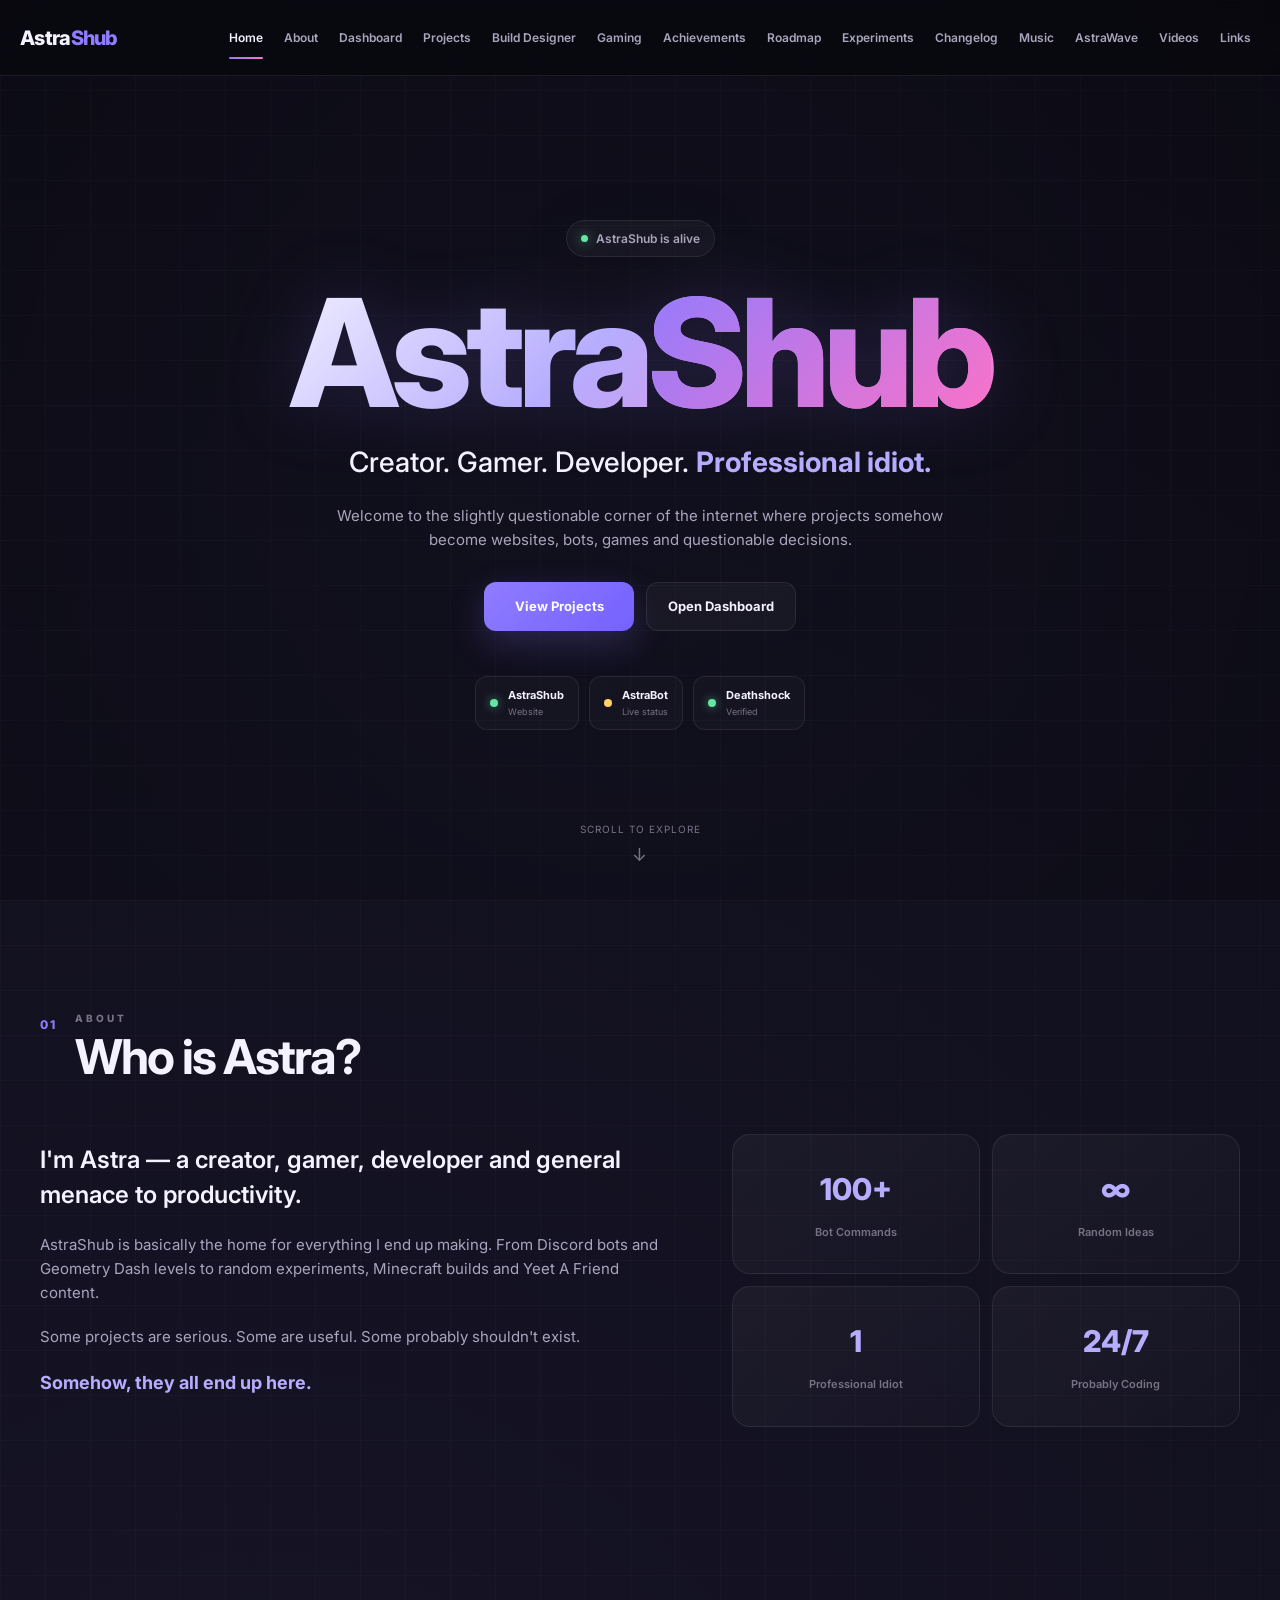
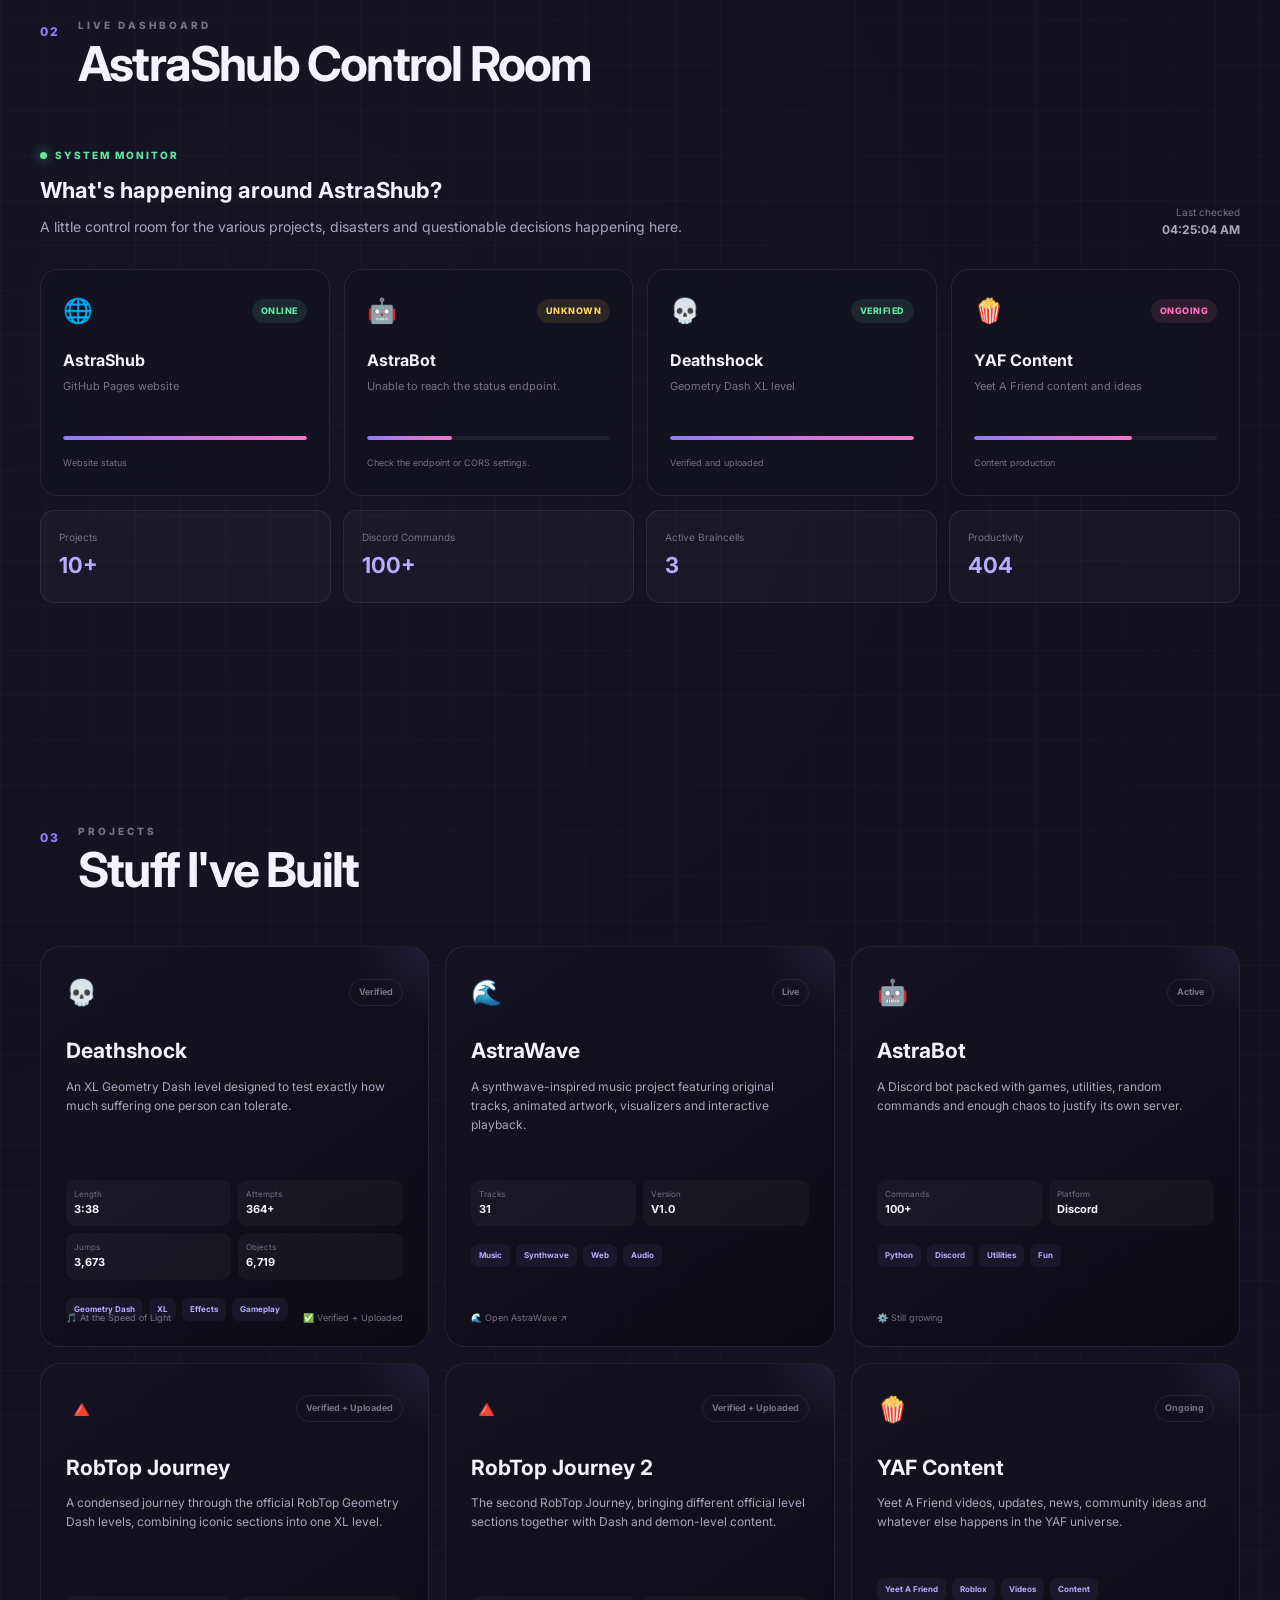
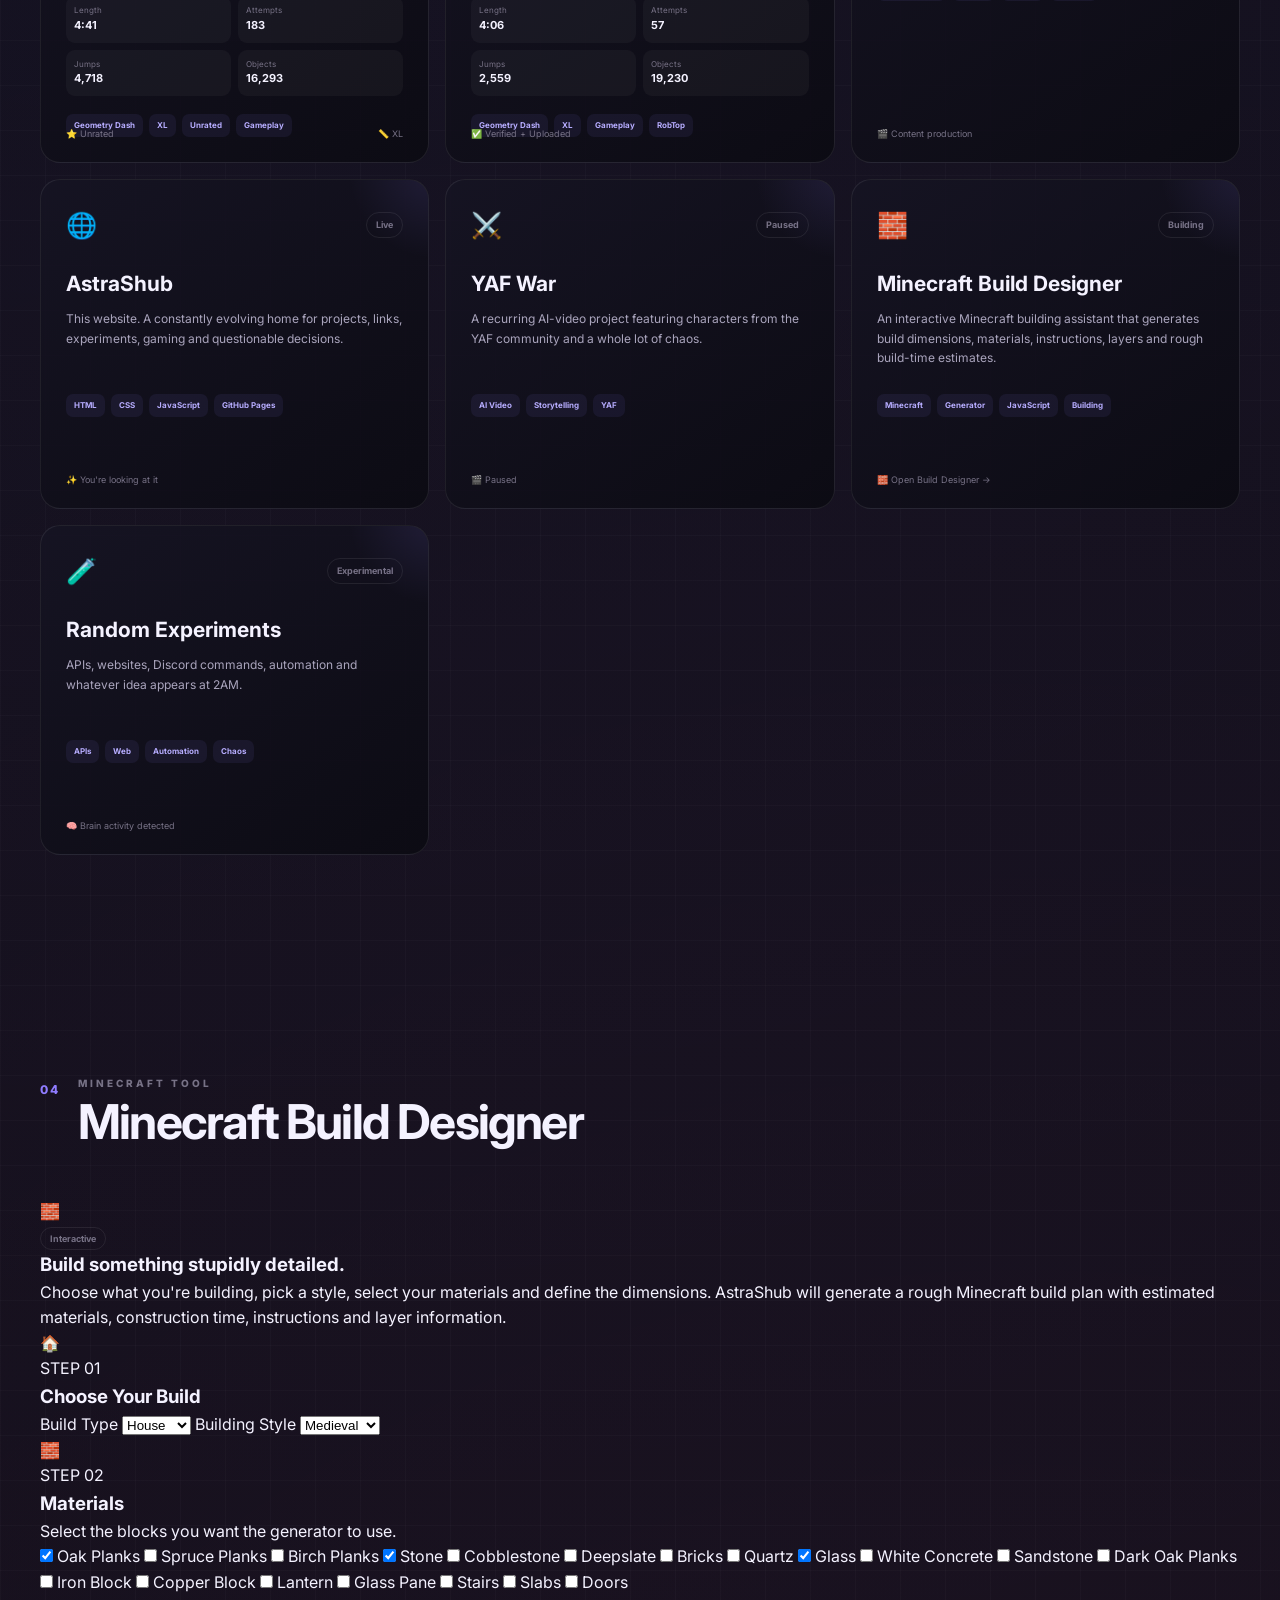
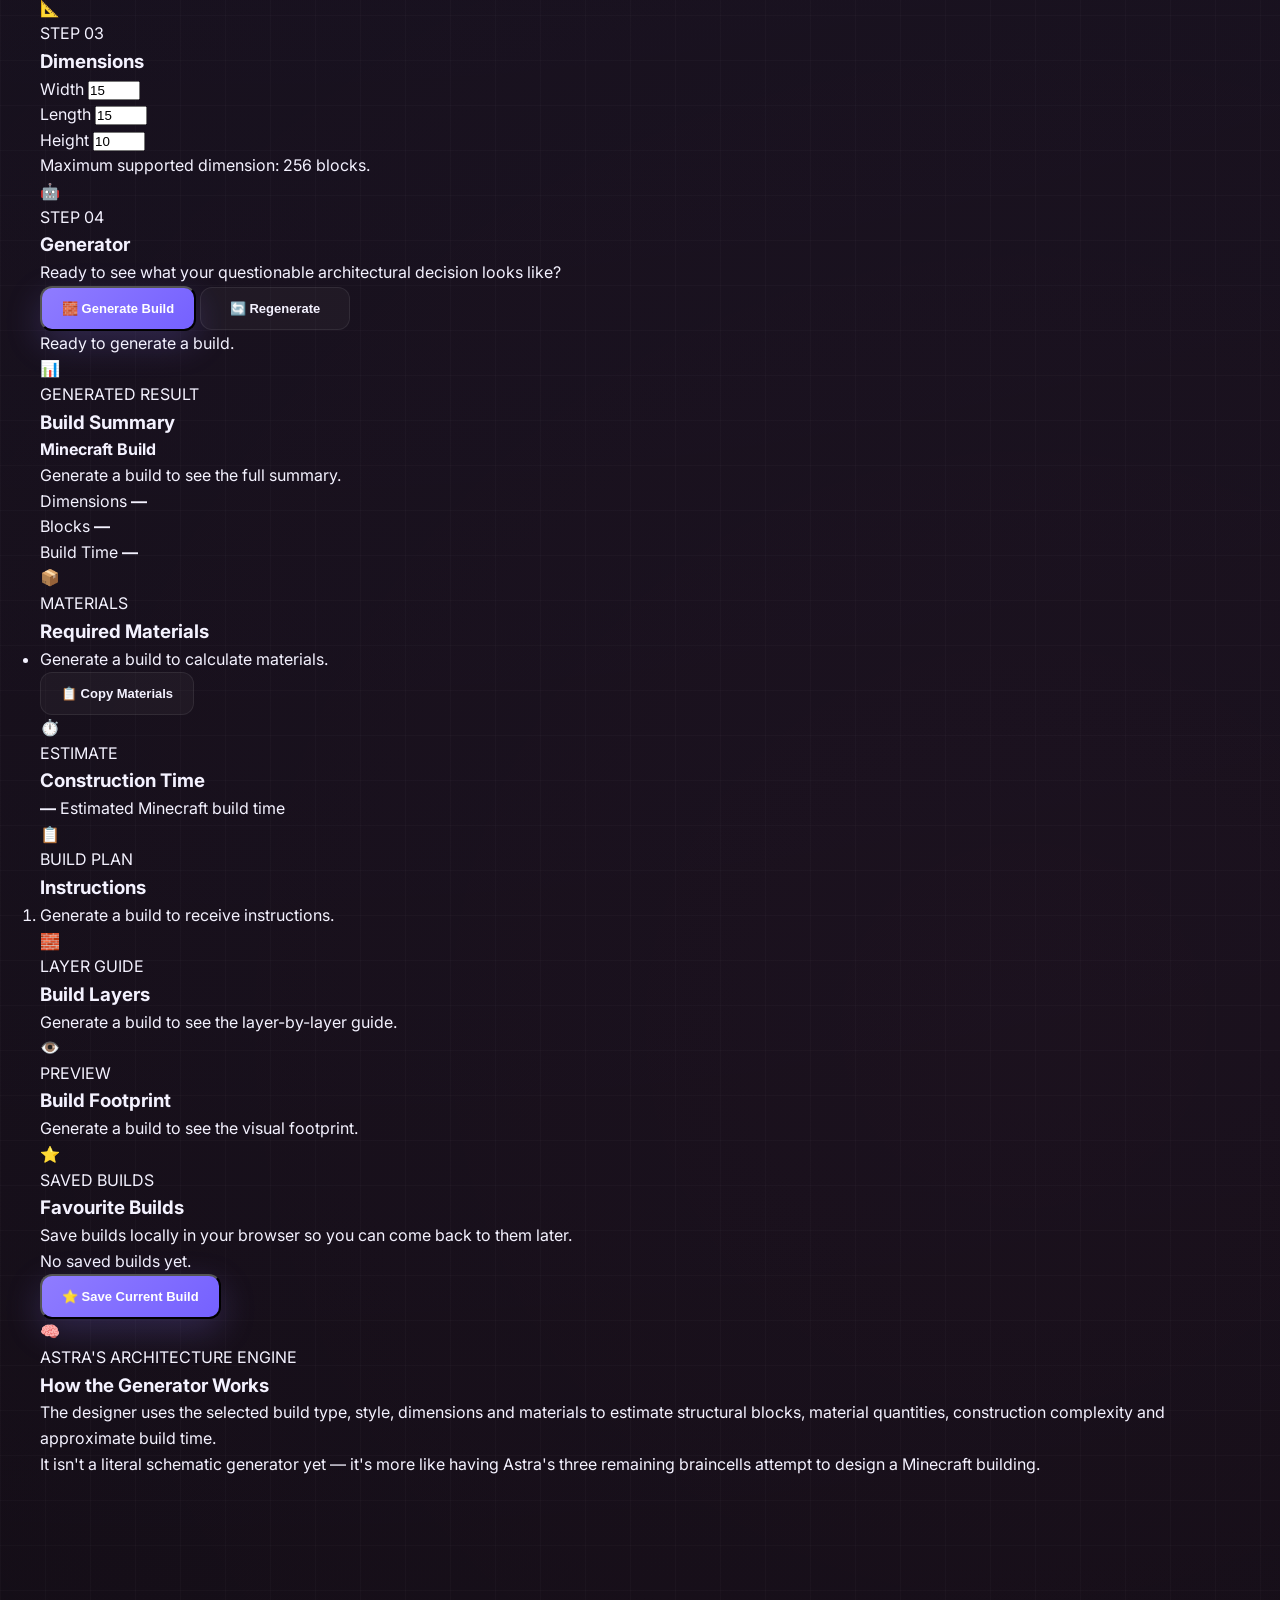
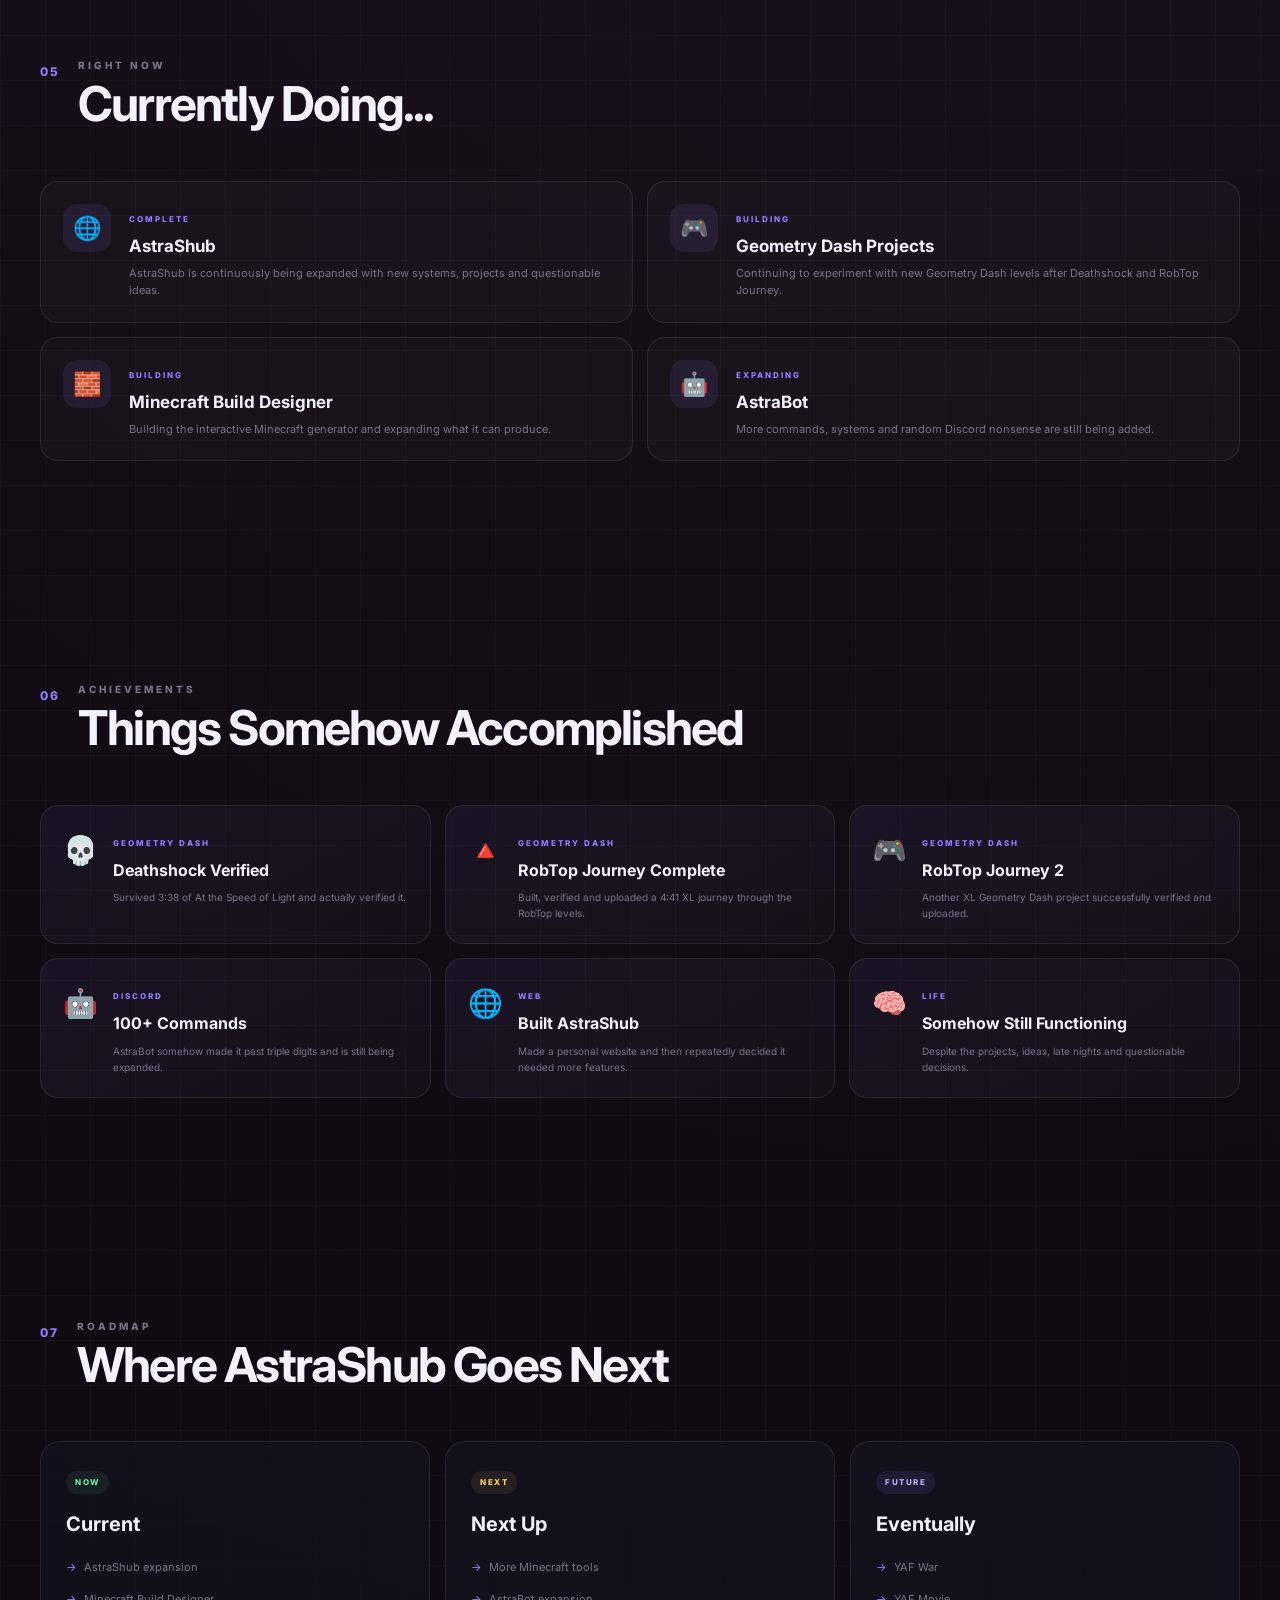
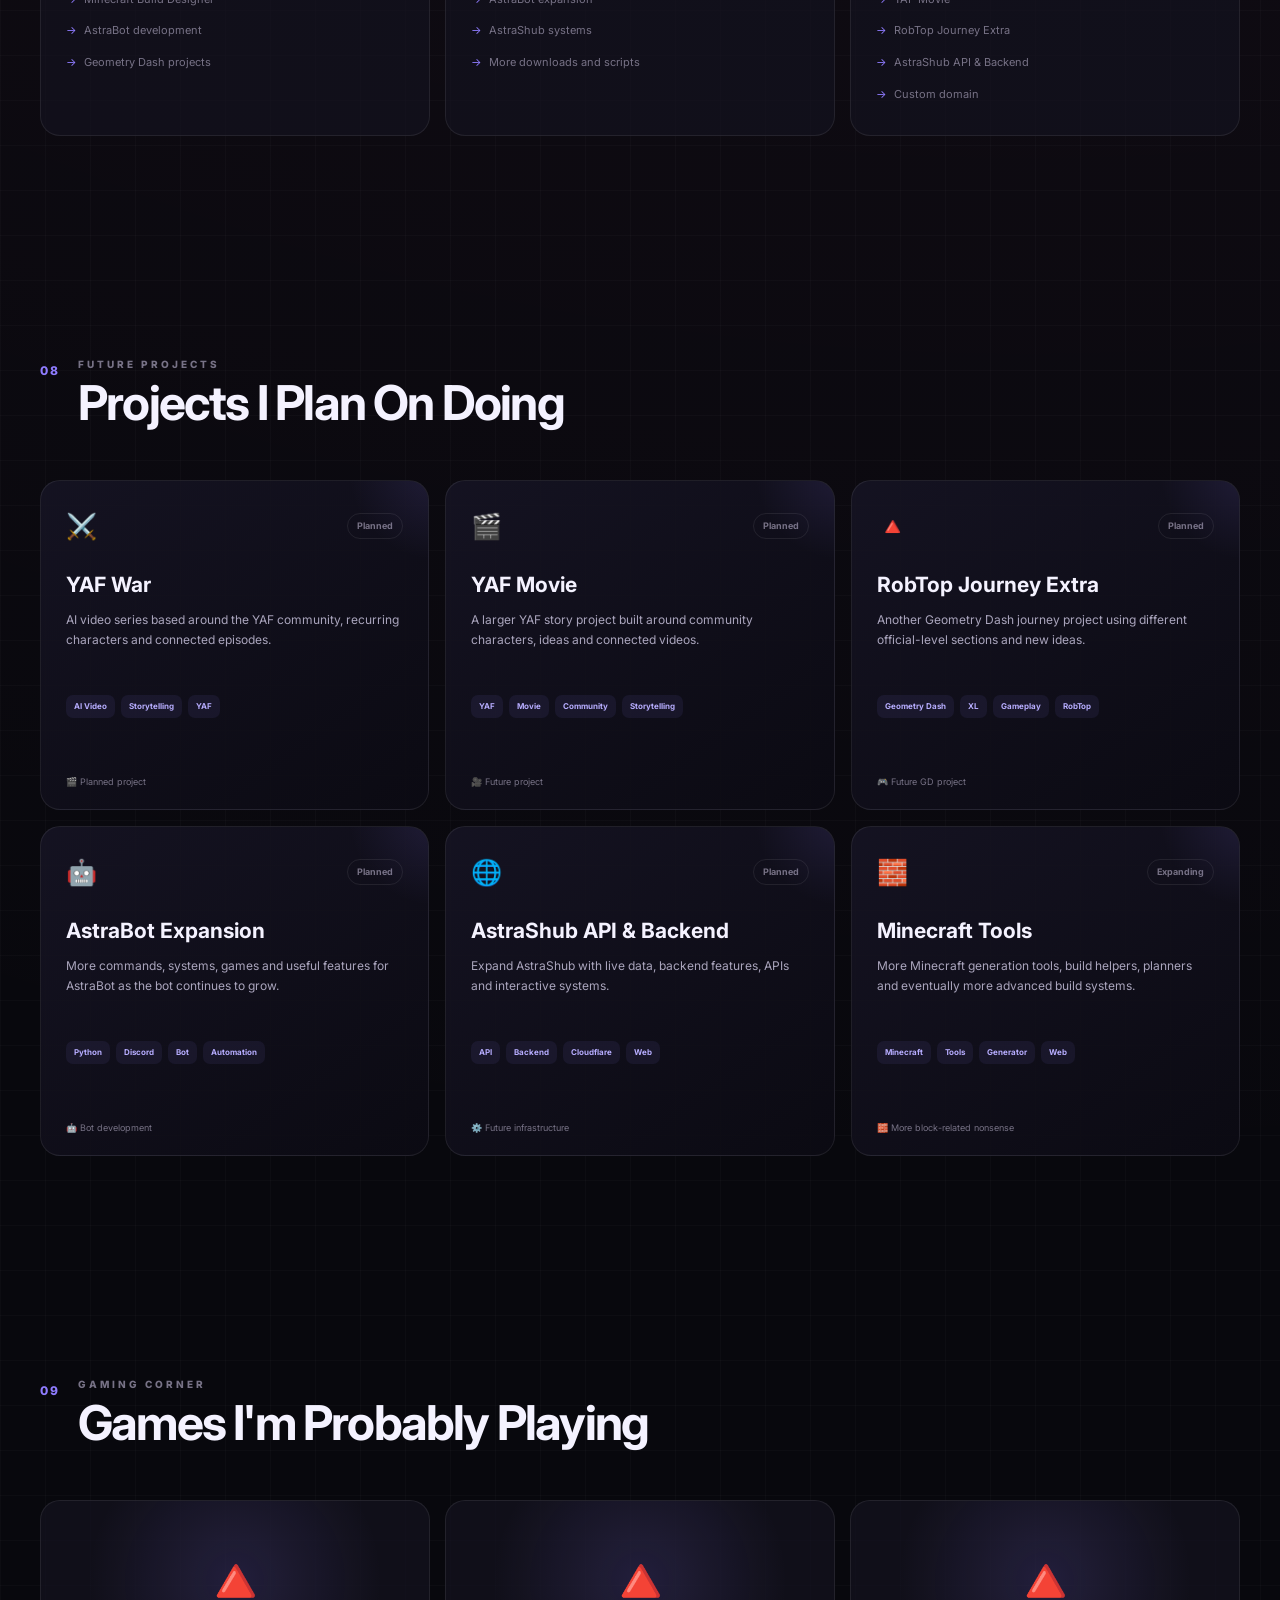
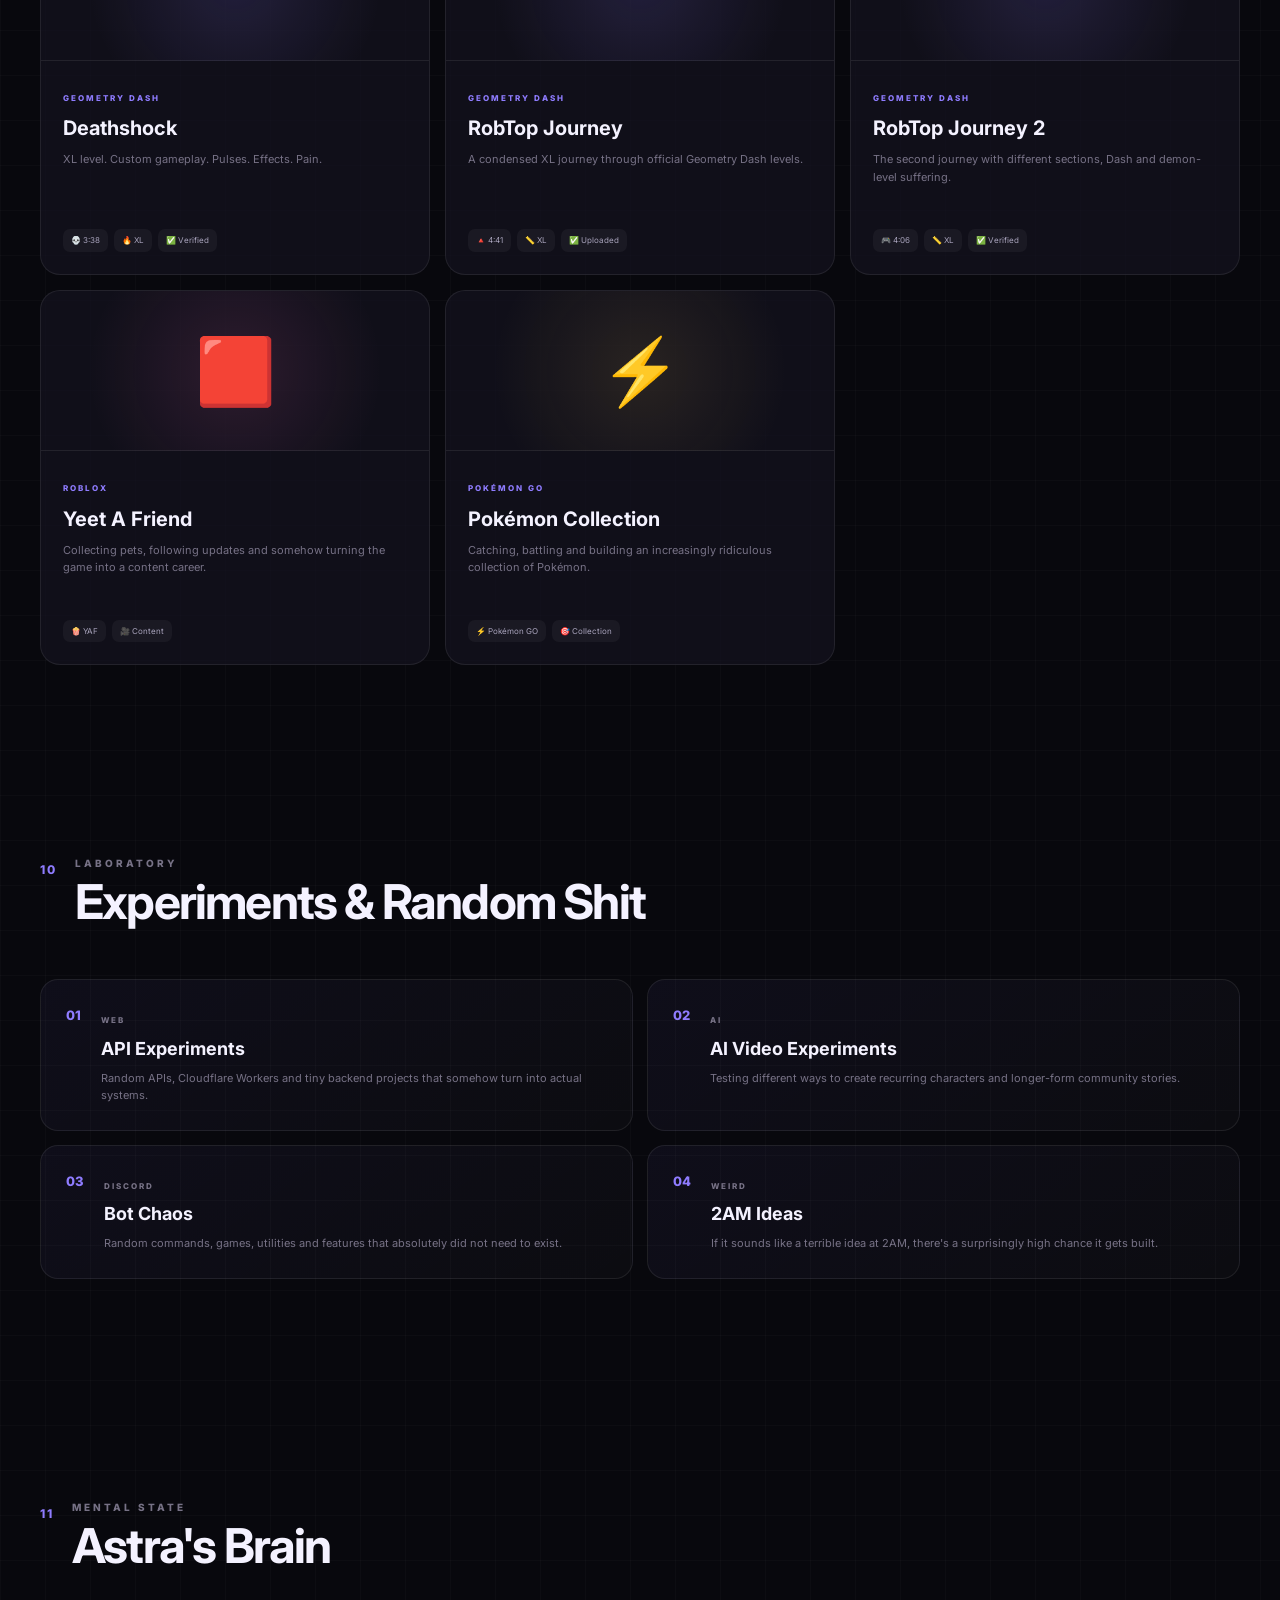
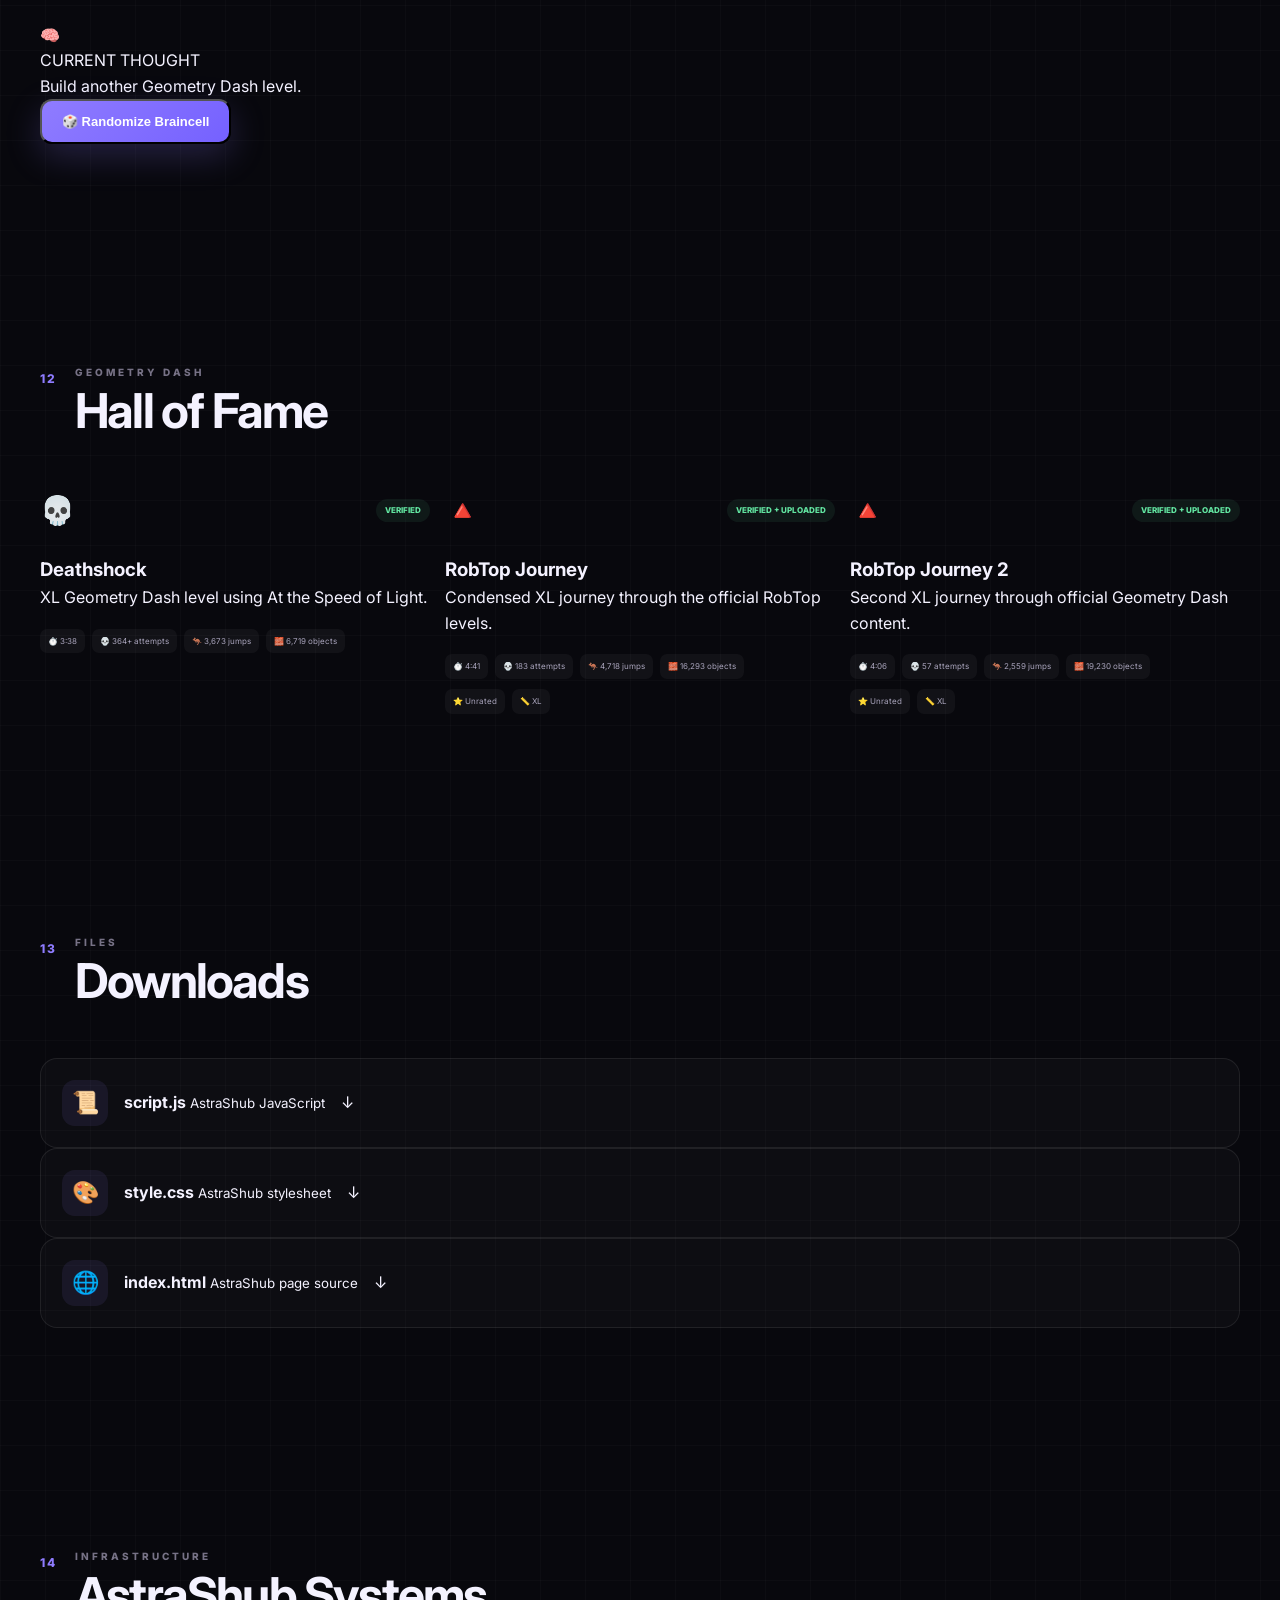
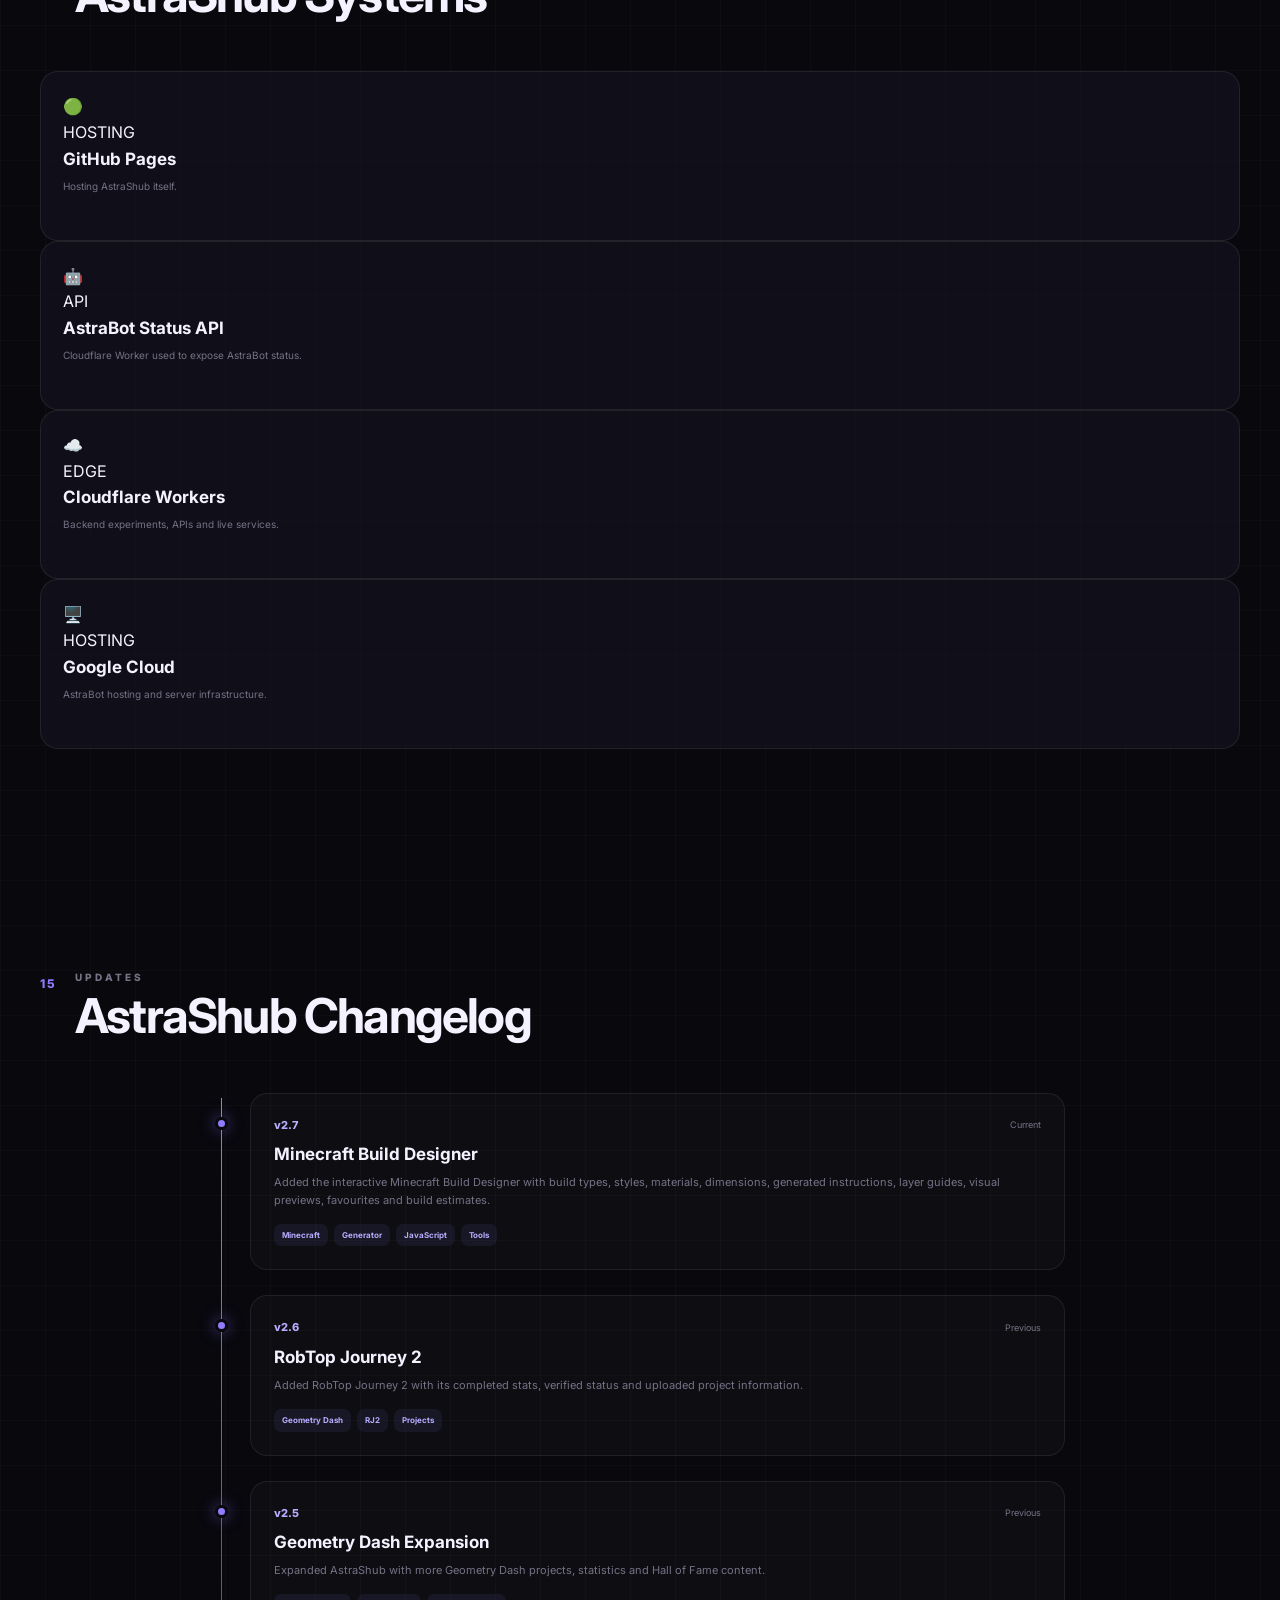
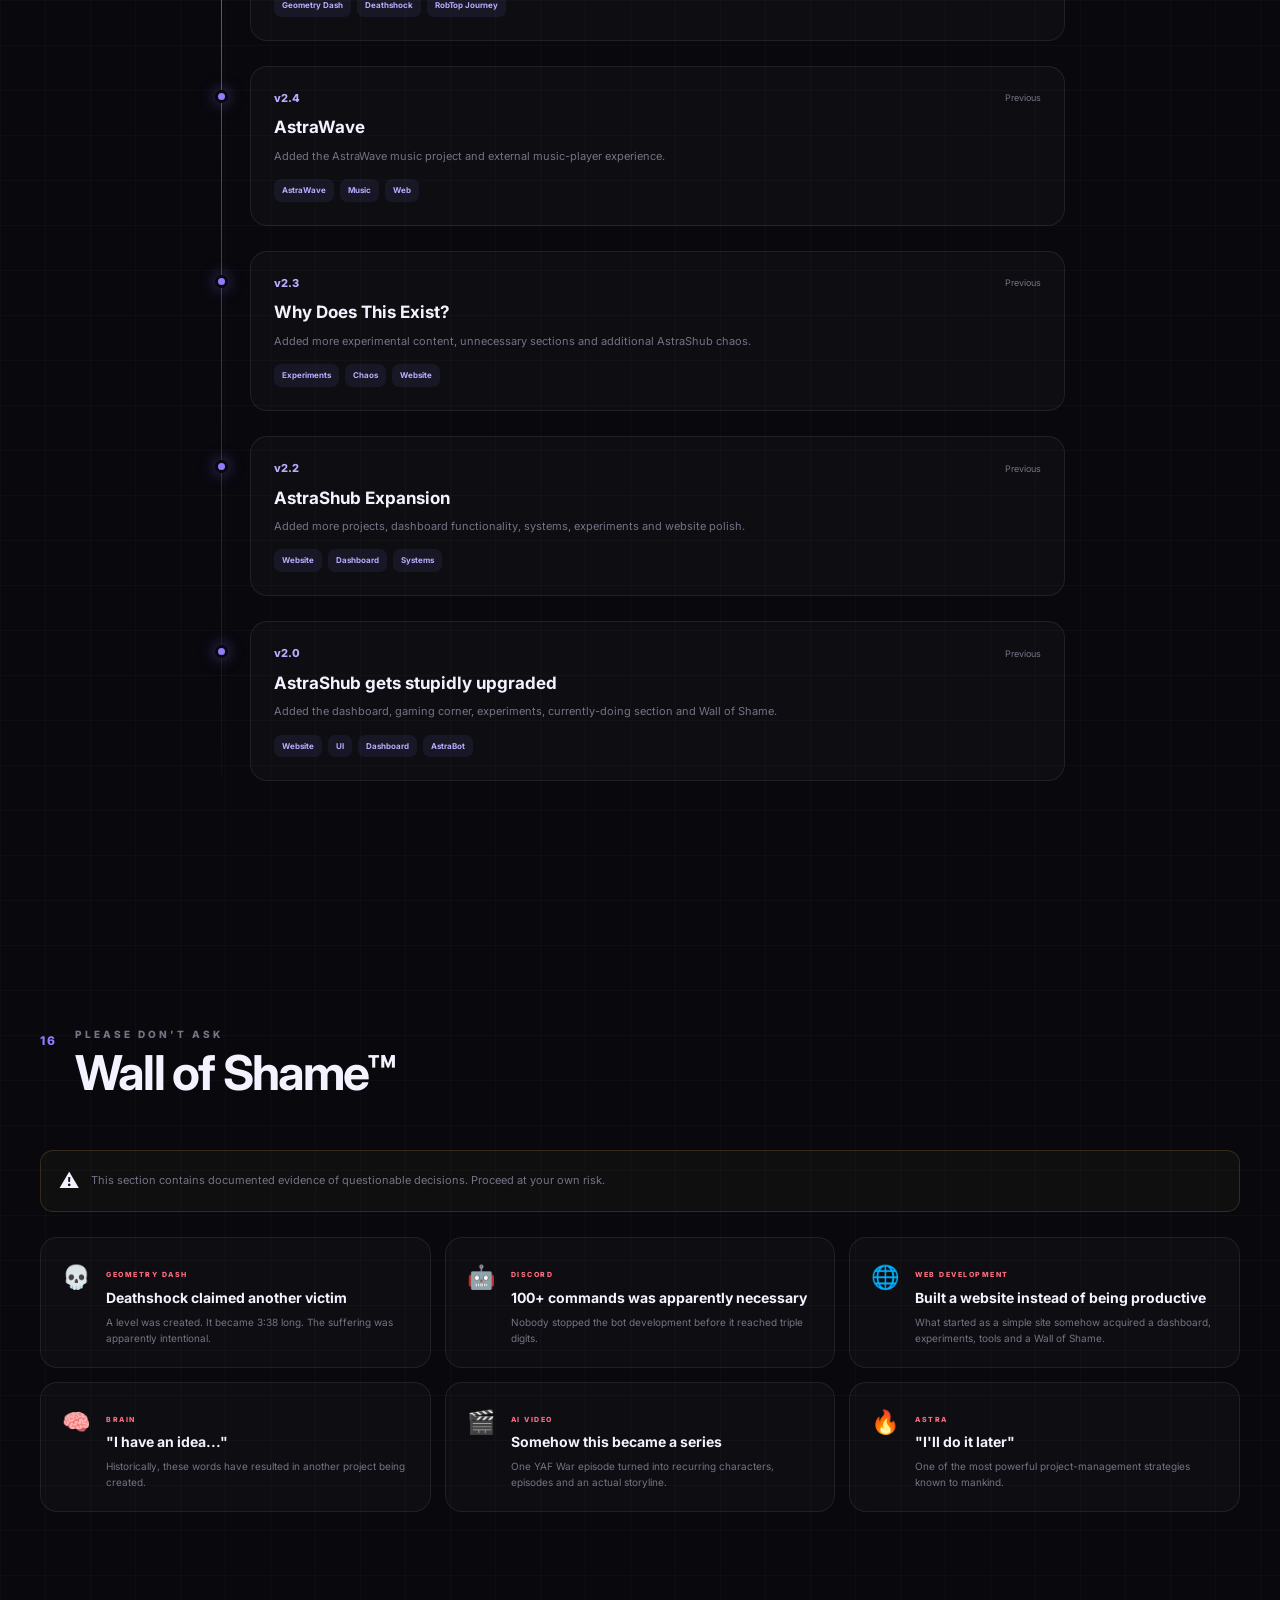
==== index.html @ 562cb95b "Simplify checkbox input structure in index.html" ====
<!DOCTYPE html>
<html lang="en">
<head>
    <meta charset="UTF-8">
    <meta name="viewport" content="width=device-width, initial-scale=1.0">

    <meta
        name="description"
        content="AstraShub — Creator. Gamer. Developer. Professional idiot."
    >

    <meta name="theme-color" content="#8f7cff">

    <title>AstraShub</title>

    <link rel="preconnect" href="https://fonts.googleapis.com">
    <link rel="preconnect" href="https://fonts.gstatic.com" crossorigin>

    <link
        href="https://fonts.googleapis.com/css2?family=Inter:wght@400;500;600;700;800&display=swap"
        rel="stylesheet"
    >

    <link rel="stylesheet" href="style.css">
</head>

<body>

<header id="site-header">

    <nav class="navbar">

        <a href="#home" class="nav-logo">
            Astra<span class="logo-accent">Shub</span>
        </a>

        <button
            class="mobile-menu-button"
            id="mobile-menu-button"
            type="button"
            aria-label="Open navigation menu"
            aria-expanded="false"
        >
            <span></span>
            <span></span>
            <span></span>
        </button>

        <div class="nav-links" id="nav-links">

            <a href="#home" class="active">Home</a>
            <a href="#about">About</a>
            <a href="#dashboard">Dashboard</a>
            <a href="#projects">Projects</a>
            <a href="#minecraft-build-designer">Build Designer</a>
            <a href="#gaming">Gaming</a>
            <a href="#achievements">Achievements</a>
            <a href="#roadmap">Roadmap</a>
            <a href="#experiments">Experiments</a>
            <a href="#changelog">Changelog</a>
            <a href="#music">Music</a>
            <a href="#astrawave">AstraWave</a>
            <a href="#videos">Videos</a>
            <a href="#links">Links</a>

        </div>

    </nav>

</header>


<main>

<!-- =========================
     HOME
     ========================= -->

<section id="home" class="hero">

    <div class="hero-content">

        <div class="hero-badge">
            <span class="status-dot"></span>
            AstraShub is alive
        </div>

        <h1>
            Astra<span>Shub</span>
        </h1>

        <p class="hero-subtitle">
            Creator. Gamer. Developer.
            <strong>Professional idiot.</strong>
        </p>

        <p class="hero-description">
            Welcome to the slightly questionable corner of the internet
            where projects somehow become websites, bots, games and
            questionable decisions.
        </p>

        <div class="hero-buttons">

            <a href="#projects" class="button primary-button">
                View Projects
            </a>

            <a href="#dashboard" class="button secondary-button">
                Open Dashboard
            </a>

        </div>

        <div class="hero-status-row">

            <div class="hero-status-card">
                <span class="mini-status online"></span>

                <div>
                    <strong>AstraShub</strong>
                    <small>Website</small>
                </div>
            </div>

            <div class="hero-status-card">
                <span class="mini-status unknown"></span>

                <div>
                    <strong>AstraBot</strong>
                    <small>Live status</small>
                </div>
            </div>

            <div class="hero-status-card">
                <span class="mini-status online"></span>

                <div>
                    <strong>Deathshock</strong>
                    <small>Verified</small>
                </div>
            </div>

        </div>

    </div>

    <div class="hero-scroll">
        <span>Scroll to explore</span>
        <span class="scroll-arrow">↓</span>
    </div>

</section>


<!-- =========================
     ABOUT
     ========================= -->

<section id="about" class="section">

    <div class="section-heading">

        <span class="section-number">01</span>

        <div>
            <p class="section-label">ABOUT</p>
            <h2>Who is Astra?</h2>
        </div>

    </div>

    <div class="about-grid">

        <div class="about-text">

            <p class="large-text">
                I'm Astra — a creator, gamer, developer and general
                menace to productivity.
            </p>

            <p>
                AstraShub is basically the home for everything I end up
                making. From Discord bots and Geometry Dash levels to
                random experiments, Minecraft builds and Yeet A Friend
                content.
            </p>

            <p>
                Some projects are serious. Some are useful.
                Some probably shouldn't exist.
            </p>

            <p class="highlight-text">
                Somehow, they all end up here.
            </p>

        </div>

        <div class="stats-grid">

            <div class="stat">
                <span class="stat-number">100+</span>
                <span class="stat-label">Bot Commands</span>
            </div>

            <div class="stat">
                <span class="stat-number">∞</span>
                <span class="stat-label">Random Ideas</span>
            </div>

            <div class="stat">
                <span class="stat-number">1</span>
                <span class="stat-label">Professional Idiot</span>
            </div>

            <div class="stat">
                <span class="stat-number">24/7</span>
                <span class="stat-label">Probably Coding</span>
            </div>

        </div>

    </div>

</section>


<!-- =========================
     DASHBOARD
     ========================= -->

<section id="dashboard" class="section dashboard-section">

    <div class="section-heading">

        <span class="section-number">02</span>

        <div>
            <p class="section-label">LIVE DASHBOARD</p>
            <h2>AstraShub Control Room</h2>
        </div>

    </div>

    <div class="dashboard-top">

        <div class="dashboard-intro">

            <span class="live-label">
                <span class="status-dot"></span>
                SYSTEM MONITOR
            </span>

            <h3>
                What's happening around AstraShub?
            </h3>

            <p>
                A little control room for the various projects,
                disasters and questionable decisions happening here.
            </p>

        </div>

        <div class="last-checked">
            <span>Last checked</span>
            <strong id="last-checked">Waiting...</strong>
        </div>

    </div>

    <div class="status-grid">

        <article class="status-card">

            <div class="status-card-top">

                <div class="status-icon">🌐</div>

                <span class="status-pill online">
                    Online
                </span>

            </div>

            <h3>AstraShub</h3>

            <p>
                GitHub Pages website
            </p>

            <div class="status-bar">
                <span style="width: 100%"></span>
            </div>

            <small>Website status</small>

        </article>


        <article class="status-card" id="astrabot-status-card">

            <div class="status-card-top">

                <div class="status-icon">🤖</div>

                <span
                    class="status-pill unknown"
                    id="astrabot-status-pill"
                >
                    Checking
                </span>

            </div>

            <h3>AstraBot</h3>

            <p id="astrabot-status-text">
                Live status endpoint not configured.
            </p>

            <div class="status-bar">
                <span id="astrabot-status-bar"></span>
            </div>

            <small id="astrabot-status-detail">
                Configure the endpoint in script.js
            </small>

        </article>


        <article class="status-card">

            <div class="status-card-top">

                <div class="status-icon">💀</div>

                <span class="status-pill online">
                    Verified
                </span>

            </div>

            <h3>Deathshock</h3>

            <p>
                Geometry Dash XL level
            </p>

            <div class="status-bar">
                <span style="width: 100%"></span>
            </div>

            <small>
                Verified and uploaded
            </small>

        </article>


        <article class="status-card">

            <div class="status-card-top">

                <div class="status-icon">🍿</div>

                <span class="status-pill ongoing">
                    Ongoing
                </span>

            </div>

            <h3>YAF Content</h3>

            <p>
                Yeet A Friend content and ideas
            </p>

            <div class="status-bar">
                <span style="width: 65%"></span>
            </div>

            <small>
                Content production
            </small>

        </article>

    </div>

    <div class="dashboard-metrics">

        <div class="metric-card">
            <span>Projects</span>
            <strong>10+</strong>
        </div>

        <div class="metric-card">
            <span>Discord Commands</span>
            <strong>100+</strong>
        </div>

        <div class="metric-card">
            <span>Active Braincells</span>
            <strong>3</strong>
        </div>

        <div class="metric-card">
            <span>Productivity</span>
            <strong>404</strong>
        </div>

    </div>

</section>


<!-- =========================
     PROJECTS
     ========================= -->

<section id="projects" class="section">

    <div class="section-heading">

        <span class="section-number">03</span>

        <div>
            <p class="section-label">PROJECTS</p>
            <h2>Stuff I've Built</h2>
        </div>

    </div>

    <div class="projects-grid">

        <article class="project-card featured-project">

            <div class="project-card-header">
                <span class="project-icon">💀</span>

                <span class="project-status">
                    Verified
                </span>
            </div>

            <h3>Deathshock</h3>

            <p>
                An XL Geometry Dash level designed to test exactly
                how much suffering one person can tolerate.
            </p>

            <div class="project-stats">

                <div>
                    <span>Length</span>
                    <strong>3:38</strong>
                </div>

                <div>
                    <span>Attempts</span>
                    <strong>364+</strong>
                </div>

                <div>
                    <span>Jumps</span>
                    <strong>3,673</strong>
                </div>

                <div>
                    <span>Objects</span>
                    <strong>6,719</strong>
                </div>

            </div>

            <div class="project-tags">
                <span>Geometry Dash</span>
                <span>XL</span>
                <span>Effects</span>
                <span>Gameplay</span>
            </div>

            <div class="project-footer">
                <span>🎵 At the Speed of Light</span>
                <span>✅ Verified + Uploaded</span>
            </div>

        </article>


        <article class="project-card">

            <div class="project-card-header">
                <span class="project-icon">🌊</span>

                <span class="project-status">
                    Live
                </span>
            </div>

            <h3>AstraWave</h3>

            <p>
                A synthwave-inspired music project featuring original
                tracks, animated artwork, visualizers and interactive
                playback.
            </p>

            <div class="project-stats">

                <div>
                    <span>Tracks</span>
                    <strong>31</strong>
                </div>

                <div>
                    <span>Version</span>
                    <strong>V1.0</strong>
                </div>

            </div>

            <div class="project-tags">
                <span>Music</span>
                <span>Synthwave</span>
                <span>Web</span>
                <span>Audio</span>
            </div>

            <div class="project-footer">
                <a
                    href="https://obi-wan-kenobi1273.github.io/AstraWave/"
                    target="_blank"
                    rel="noopener noreferrer"
                >
                    🌊 Open AstraWave ↗
                </a>
            </div>

        </article>


        <article class="project-card">

            <div class="project-card-header">
                <span class="project-icon">🤖</span>

                <span class="project-status">
                    Active
                </span>
            </div>

            <h3>AstraBot</h3>

            <p>
                A Discord bot packed with games, utilities, random
                commands and enough chaos to justify its own server.
            </p>

            <div class="project-stats">

                <div>
                    <span>Commands</span>
                    <strong>100+</strong>
                </div>

                <div>
                    <span>Platform</span>
                    <strong>Discord</strong>
                </div>

            </div>

            <div class="project-tags">
                <span>Python</span>
                <span>Discord</span>
                <span>Utilities</span>
                <span>Fun</span>
            </div>

            <div class="project-footer">
                <span>⚙️ Still growing</span>
            </div>

        </article>


        <article class="project-card">

            <div class="project-card-header">
                <span class="project-icon">🔺</span>

                <span class="project-status">
                    Verified + Uploaded
                </span>
            </div>

            <h3>RobTop Journey</h3>

            <p>
                A condensed journey through the official RobTop
                Geometry Dash levels, combining iconic sections
                into one XL level.
            </p>

            <div class="project-stats">

                <div>
                    <span>Length</span>
                    <strong>4:41</strong>
                </div>

                <div>
                    <span>Attempts</span>
                    <strong>183</strong>
                </div>

                <div>
                    <span>Jumps</span>
                    <strong>4,718</strong>
                </div>

                <div>
                    <span>Objects</span>
                    <strong>16,293</strong>
                </div>

            </div>

            <div class="project-tags">
                <span>Geometry Dash</span>
                <span>XL</span>
                <span>Unrated</span>
                <span>Gameplay</span>
            </div>

            <div class="project-footer">
                <span>⭐ Unrated</span>
                <span>📏 XL</span>
            </div>

        </article>


        <article class="project-card">

            <div class="project-card-header">
                <span class="project-icon">🔺</span>

                <span class="project-status">
                    Verified + Uploaded
                </span>
            </div>

            <h3>RobTop Journey 2</h3>

            <p>
                The second RobTop Journey, bringing different official
                level sections together with Dash and demon-level content.
            </p>

            <div class="project-stats">

                <div>
                    <span>Length</span>
                    <strong>4:06</strong>
                </div>

                <div>
                    <span>Attempts</span>
                    <strong>57</strong>
                </div>

                <div>
                    <span>Jumps</span>
                    <strong>2,559</strong>
                </div>

                <div>
                    <span>Objects</span>
                    <strong>19,230</strong>
                </div>

            </div>

            <div class="project-tags">
                <span>Geometry Dash</span>
                <span>XL</span>
                <span>Gameplay</span>
                <span>RobTop</span>
            </div>

            <div class="project-footer">
                <span>✅ Verified + Uploaded</span>
            </div>

        </article>


        <article class="project-card">

            <div class="project-card-header">
                <span class="project-icon">🍿</span>

                <span class="project-status">
                    Ongoing
                </span>
            </div>

            <h3>YAF Content</h3>

            <p>
                Yeet A Friend videos, updates, news, community ideas
                and whatever else happens in the YAF universe.
            </p>

            <div class="project-tags">
                <span>Yeet A Friend</span>
                <span>Roblox</span>
                <span>Videos</span>
                <span>Content</span>
            </div>

            <div class="project-footer">
                <span>🎬 Content production</span>
            </div>

        </article>


        <article class="project-card">

            <div class="project-card-header">
                <span class="project-icon">🌐</span>

                <span class="project-status">
                    Live
                </span>
            </div>

            <h3>AstraShub</h3>

            <p>
                This website. A constantly evolving home for projects,
                links, experiments, gaming and questionable decisions.
            </p>

            <div class="project-tags">
                <span>HTML</span>
                <span>CSS</span>
                <span>JavaScript</span>
                <span>GitHub Pages</span>
            </div>

            <div class="project-footer">
                <span>✨ You're looking at it</span>
            </div>

        </article>


        <article class="project-card">

            <div class="project-card-header">
                <span class="project-icon">⚔️</span>

                <span class="project-status">
                    Paused
                </span>
            </div>

            <h3>YAF War</h3>

            <p>
                A recurring AI-video project featuring characters
                from the YAF community and a whole lot of chaos.
            </p>

            <div class="project-tags">
                <span>AI Video</span>
                <span>Storytelling</span>
                <span>YAF</span>
            </div>

            <div class="project-footer">
                <span>🎬 Paused</span>
            </div>

        </article>


        <article class="project-card">

            <div class="project-card-header">
                <span class="project-icon">🧱</span>

                <span class="project-status">
                    Building
                </span>
            </div>

            <h3>Minecraft Build Designer</h3>

            <p>
                An interactive Minecraft building assistant that
                generates build dimensions, materials, instructions,
                layers and rough build-time estimates.
            </p>

            <div class="project-tags">
                <span>Minecraft</span>
                <span>Generator</span>
                <span>JavaScript</span>
                <span>Building</span>
            </div>

            <div class="project-footer">
                <a href="#minecraft-build-designer">
                    🧱 Open Build Designer →
                </a>
            </div>

        </article>


        <article class="project-card">

            <div class="project-card-header">
                <span class="project-icon">🧪</span>

                <span class="project-status">
                    Experimental
                </span>
            </div>

            <h3>Random Experiments</h3>

            <p>
                APIs, websites, Discord commands, automation and
                whatever idea appears at 2AM.
            </p>

            <div class="project-tags">
                <span>APIs</span>
                <span>Web</span>
                <span>Automation</span>
                <span>Chaos</span>
            </div>

            <div class="project-footer">
                <span>🧠 Brain activity detected</span>
            </div>

        </article>

    </div>

</section>


<!-- =========================
     MINECRAFT BUILD DESIGNER
     ========================= -->

<section
    id="minecraft-build-designer"
    class="section minecraft-builder-section"
>

    <div class="section-heading">

        <span class="section-number">04</span>

        <div>
            <p class="section-label">MINECRAFT TOOL</p>
            <h2>Minecraft Build Designer</h2>
        </div>

    </div>


    <div class="minecraft-designer">


        <!-- =========================
             DESIGNER INTRO
             ========================= -->

        <div class="minecraft-build-card minecraft-designer-intro">

            <div class="minecraft-card-icon">
                🧱
            </div>

            <div>

                <span class="project-status">
                    Interactive
                </span>

                <h3>
                    Build something stupidly detailed.
                </h3>

                <p>
                    Choose what you're building, pick a style,
                    select your materials and define the dimensions.
                    AstraShub will generate a rough Minecraft build plan
                    with estimated materials, construction time,
                    instructions and layer information.
                </p>

            </div>

        </div>


        <!-- =========================
             BUILD OPTIONS
             ========================= -->

        <div class="minecraft-builder-grid">


            <!-- BUILD TYPE -->

            <article class="minecraft-build-card">

                <div class="minecraft-card-header">

                    <span class="minecraft-card-icon">
                        🏠
                    </span>

                    <div>
                        <span class="minecraft-card-label">
                            STEP 01
                        </span>

                        <h3>
                            Choose Your Build
                        </h3>
                    </div>

                </div>


                <label for="minecraft-build-type">
                    Build Type
                </label>

                <select id="minecraft-build-type">

                    <option value="House">
                        House
                    </option>

                    <option value="Castle">
                        Castle
                    </option>

                    <option value="Tower">
                        Tower
                    </option>

                    <option value="Bridge">
                        Bridge
                    </option>

                    <option value="Factory">
                        Factory
                    </option>

                    <option value="Farm">
                        Farm
                    </option>

                    <option value="Storage">
                        Storage
                    </option>

                    <option value="Custom">
                        Custom
                    </option>

                </select>


                <label for="minecraft-build-style">
                    Building Style
                </label>

                <select id="minecraft-build-style">

                    <option value="Medieval">
                        Medieval
                    </option>

                    <option value="Modern">
                        Modern
                    </option>

                    <option value="Rustic">
                        Rustic
                    </option>

                    <option value="Fantasy">
                        Fantasy
                    </option>

                    <option value="Industrial">
                        Industrial
                    </option>

                    <option value="Futuristic">
                        Futuristic
                    </option>

                    <option value="Japanese">
                        Japanese
                    </option>

                </select>

            </article>


            <!-- MATERIALS -->

            <article class="minecraft-build-card">

                <div class="minecraft-card-header">

                    <span class="minecraft-card-icon">
                        🧱
                    </span>

                    <div>
                        <span class="minecraft-card-label">
                            STEP 02
                        </span>

                        <h3>
                            Materials
                        </h3>
                    </div>

                </div>


                <p class="minecraft-help-text">
                    Select the blocks you want the generator to use.
                </p>


                <div class="minecraft-material-options">


                    <label class="minecraft-material-option">
                        <input type="checkbox" data-material="oak" checked>
                        <span>Oak Planks</span>
                    </label>


                    <label class="minecraft-material-option">
                        <input type="checkbox" data-material="spruce">
                        <span>Spruce Planks</span>
                    </label>


                    <label class="minecraft-material-option">
                        <input type="checkbox" data-material="birch">
                        <span>Birch Planks</span>
                    </label>


                    <label class="minecraft-material-option">
                        <input type="checkbox" data-material="stone" checked>
                        <span>Stone</span>
                    </label>


                    <label class="minecraft-material-option">
                        <input type="checkbox" data-material="cobblestone">
                        <span>Cobblestone</span>
                    </label>


                    <label class="minecraft-material-option">
                        <input type="checkbox" data-material="deepslate">
                        <span>Deepslate</span>
                    </label>


                    <label class="minecraft-material-option">
                        <input type="checkbox" data-material="bricks">
                        <span>Bricks</span>
                    </label>


                    <label class="minecraft-material-option">
                        <input type="checkbox" data-material="quartz">
                        <span>Quartz</span>
                    </label>


                    <label class="minecraft-material-option">
                        <input type="checkbox" data-material="glass" checked>
                        <span>Glass</span>
                    </label>


                    <label class="minecraft-material-option">
                        <input type="checkbox" data-material="concrete">
                        <span>White Concrete</span>
                    </label>


                    <label class="minecraft-material-option">
                        <input type="checkbox" data-material="sandstone">
                        <span>Sandstone</span>
                    </label>


                    <label class="minecraft-material-option">
                        <input type="checkbox" data-material="dark_oak">
                        <span>Dark Oak Planks</span>
                    </label>


                    <label class="minecraft-material-option">
                        <input type="checkbox" data-material="iron">
                        <span>Iron Block</span>
                    </label>


                    <label class="minecraft-material-option">
                        <input type="checkbox" data-material="copper">
                        <span>Copper Block</span>
                    </label>


                    <label class="minecraft-material-option">
                        <input type="checkbox" data-material="lantern">
                        <span>Lantern</span>
                    </label>


                    <label class="minecraft-material-option">
                        <input type="checkbox" data-material="glass_pane">
                        <span>Glass Pane</span>
                    </label>


                    <label class="minecraft-material-option">
                        <input type="checkbox" data-material="stairs">
                        <span>Stairs</span>
                    </label>


                    <label class="minecraft-material-option">
                        <input type="checkbox" data-material="slabs">
                        <span>Slabs</span>
                    </label>


                    <label class="minecraft-material-option">
                        <input type="checkbox" data-material="doors">
                        <span>Doors</span>
                    </label>

                </div>

            </article>


            <!-- DIMENSIONS -->

            <article class="minecraft-build-card">

                <div class="minecraft-card-header">

                    <span class="minecraft-card-icon">
                        📐
                    </span>

                    <div>
                        <span class="minecraft-card-label">
                            STEP 03
                        </span>

                        <h3>
                            Dimensions
                        </h3>
                    </div>

                </div>


                <div class="minecraft-dimension-grid">


                    <div class="minecraft-input-group">

                        <label for="minecraft-width">
                            Width
                        </label>

                        <input
                            id="minecraft-width"
                            type="number"
                            min="1"
                            max="256"
                            value="15"
                        >

                    </div>


                    <div class="minecraft-input-group">

                        <label for="minecraft-length">
                            Length
                        </label>

                        <input
                            id="minecraft-length"
                            type="number"
                            min="1"
                            max="256"
                            value="15"
                        >

                    </div>


                    <div class="minecraft-input-group">

                        <label for="minecraft-height">
                            Height
                        </label>

                        <input
                            id="minecraft-height"
                            type="number"
                            min="1"
                            max="256"
                            value="10"
                        >

                    </div>

                </div>


                <div class="minecraft-dimension-help">
                    Maximum supported dimension: 256 blocks.
                </div>

            </article>


            <!-- GENERATOR -->

            <article class="minecraft-build-card">

                <div class="minecraft-card-header">

                    <span class="minecraft-card-icon">
                        🤖
                    </span>

                    <div>
                        <span class="minecraft-card-label">
                            STEP 04
                        </span>

                        <h3>
                            Generator
                        </h3>
                    </div>

                </div>


                <p>
                    Ready to see what your questionable architectural
                    decision looks like?
                </p>


                <div class="minecraft-generator-buttons">

                    <button
                        id="minecraft-generate"
                        class="button primary-button minecraft-generate-button"
                        type="button"
                    >
                        🧱 Generate Build
                    </button>


                    <button
                        id="minecraft-regenerate"
                        class="button secondary-button"
                        type="button"
                    >
                        🔄 Regenerate
                    </button>

                </div>


                <div
                    id="minecraft-build-status"
                    class="minecraft-build-status"
                >
                    Ready to generate a build.
                </div>

            </article>

        </div>


        <!-- =========================
             RESULTS
             ========================= -->

        <div class="minecraft-results-grid">


            <!-- SUMMARY -->

            <article class="minecraft-build-card minecraft-result-card">

                <div class="minecraft-card-header">

                    <span class="minecraft-card-icon">
                        📊
                    </span>

                    <div>
                        <span class="minecraft-card-label">
                            GENERATED RESULT
                        </span>

                        <h3>
                            Build Summary
                        </h3>
                    </div>

                </div>


                <div class="minecraft-build-summary">

                    <h4 id="minecraft-build-title">
                        Minecraft Build
                    </h4>

                    <p id="minecraft-build-summary">
                        Generate a build to see the full summary.
                    </p>

                </div>


                <div class="minecraft-result-stats">

                    <div>
                        <span>Dimensions</span>

                        <strong id="minecraft-dimensions">
                            —
                        </strong>
                    </div>


                    <div>
                        <span>Blocks</span>

                        <strong id="minecraft-block-count">
                            —
                        </strong>
                    </div>


                    <div>
                        <span>Build Time</span>

                        <strong id="minecraft-build-time">
                            —
                        </strong>
                    </div>

                </div>

            </article>


            <!-- MATERIAL LIST -->

            <article class="minecraft-build-card">

                <div class="minecraft-card-header">

                    <span class="minecraft-card-icon">
                        📦
                    </span>

                    <div>
                        <span class="minecraft-card-label">
                            MATERIALS
                        </span>

                        <h3>
                            Required Materials
                        </h3>
                    </div>

                </div>


                <ul
                    id="minecraft-material-list"
                    class="minecraft-material-list"
                >
                    <li>
                        Generate a build to calculate materials.
                    </li>
                </ul>


                <button
                    id="minecraft-copy-materials"
                    class="button secondary-button"
                    type="button"
                >
                    📋 Copy Materials
                </button>

            </article>


            <!-- TIME -->

            <article class="minecraft-build-card">

                <div class="minecraft-card-header">

                    <span class="minecraft-card-icon">
                        ⏱️
                    </span>

                    <div>
                        <span class="minecraft-card-label">
                            ESTIMATE
                        </span>

                        <h3>
                            Construction Time
                        </h3>
                    </div>

                </div>


                <div class="minecraft-time-display">

                    <strong class="minecraft-build-time-display">
                        —
                    </strong>

                    <span id="minecraft-time-label">
                        Estimated Minecraft build time
                    </span>

                </div>

            </article>


            <!-- INSTRUCTIONS -->

            <article class="minecraft-build-card minecraft-instructions-card">

                <div class="minecraft-card-header">

                    <span class="minecraft-card-icon">
                        📋
                    </span>

                    <div>
                        <span class="minecraft-card-label">
                            BUILD PLAN
                        </span>

                        <h3>
                            Instructions
                        </h3>
                    </div>

                </div>


                <ol
                    id="minecraft-instructions"
                    class="minecraft-instructions"
                >
                    <li>
                        Generate a build to receive instructions.
                    </li>
                </ol>

            </article>


            <!-- LAYERS -->

            <article class="minecraft-build-card">

                <div class="minecraft-card-header">

                    <span class="minecraft-card-icon">
                        🧱
                    </span>

                    <div>
                        <span class="minecraft-card-label">
                            LAYER GUIDE
                        </span>

                        <h3>
                            Build Layers
                        </h3>
                    </div>

                </div>


                <div
                    id="minecraft-layers"
                    class="minecraft-layer-guide"
                >
                    <p>
                        Generate a build to see the layer-by-layer guide.
                    </p>
                </div>

            </article>


            <!-- VISUAL -->

            <article class="minecraft-build-card minecraft-visual-card">

                <div class="minecraft-card-header">

                    <span class="minecraft-card-icon">
                        👁️
                    </span>

                    <div>
                        <span class="minecraft-card-label">
                            PREVIEW
                        </span>

                        <h3>
                            Build Footprint
                        </h3>
                    </div>

                </div>


                <div
                    id="minecraft-visual"
                    class="minecraft-visual"
                >
                    <p>
                        Generate a build to see the visual footprint.
                    </p>
                </div>

            </article>

        </div>


        <!-- =========================
             FAVOURITES
             ========================= -->

        <div class="minecraft-build-card minecraft-favourites-card">

            <div class="minecraft-card-header">

                <span class="minecraft-card-icon">
                    ⭐
                </span>

                <div>
                    <span class="minecraft-card-label">
                        SAVED BUILDS
                    </span>

                    <h3>
                        Favourite Builds
                    </h3>
                </div>

            </div>


            <p>
                Save builds locally in your browser so you can
                come back to them later.
            </p>


            <div
                id="minecraft-favourites"
                class="minecraft-favourites"
            >
                <p>
                    No saved builds yet.
                </p>
            </div>


            <button
                id="minecraft-favourite"
                class="button primary-button"
                type="button"
            >
                ⭐ Save Current Build
            </button>

        </div>


        <!-- =========================
             EXTRA BUILD INFO
             ========================= -->

        <div class="minecraft-build-card minecraft-builder-footer-card">

            <div class="minecraft-card-header">

                <span class="minecraft-card-icon">
                    🧠
                </span>

                <div>
                    <span class="minecraft-card-label">
                        ASTRA'S ARCHITECTURE ENGINE
                    </span>

                    <h3>
                        How the Generator Works
                    </h3>
                </div>

            </div>


            <p>
                The designer uses the selected build type, style,
                dimensions and materials to estimate structural
                blocks, material quantities, construction complexity
                and approximate build time.
            </p>

            <p>
                It isn't a literal schematic generator yet — it's
                more like having Astra's three remaining braincells
                attempt to design a Minecraft building.
            </p>

        </div>

    </div>

</section>


<!-- =========================
     CURRENTLY DOING
     ========================= -->

<section class="section currently-section">

    <div class="section-heading">

        <span class="section-number">05</span>

        <div>
            <p class="section-label">RIGHT NOW</p>
            <h2>Currently Doing...</h2>
        </div>

    </div>

    <div class="currently-grid">

        <article class="currently-card">

            <span class="currently-icon">🌐</span>

            <div>
                <span class="currently-label">
                    COMPLETE
                </span>

                <h3>AstraShub</h3>

                <p>
                    AstraShub is continuously being expanded with
                    new systems, projects and questionable ideas.
                </p>
            </div>

        </article>


        <article class="currently-card">

            <span class="currently-icon">🎮</span>

            <div>
                <span class="currently-label">
                    BUILDING
                </span>

                <h3>Geometry Dash Projects</h3>

                <p>
                    Continuing to experiment with new Geometry Dash
                    levels after Deathshock and RobTop Journey.
                </p>
            </div>

        </article>


        <article class="currently-card">

            <span class="currently-icon">🧱</span>

            <div>
                <span class="currently-label">
                    BUILDING
                </span>

                <h3>Minecraft Build Designer</h3>

                <p>
                    Building the interactive Minecraft generator
                    and expanding what it can produce.
                </p>
            </div>

        </article>


        <article class="currently-card">

            <span class="currently-icon">🤖</span>

            <div>
                <span class="currently-label">
                    EXPANDING
                </span>

                <h3>AstraBot</h3>

                <p>
                    More commands, systems and random Discord
                    nonsense are still being added.
                </p>
            </div>

        </article>

    </div>

</section>


<!-- =========================
     ACHIEVEMENTS
     ========================= -->

<section id="achievements" class="section achievements-section">

    <div class="section-heading">

        <span class="section-number">06</span>

        <div>
            <p class="section-label">ACHIEVEMENTS</p>
            <h2>Things Somehow Accomplished</h2>
        </div>

    </div>

    <div class="achievement-grid">

        <article class="achievement-card">

            <span class="achievement-icon">💀</span>

            <div>

                <span class="achievement-label">
                    GEOMETRY DASH
                </span>

                <h3>
                    Deathshock Verified
                </h3>

                <p>
                    Survived 3:38 of At the Speed of Light
                    and actually verified it.
                </p>

            </div>

        </article>


        <article class="achievement-card">

            <span class="achievement-icon">🔺</span>

            <div>

                <span class="achievement-label">
                    GEOMETRY DASH
                </span>

                <h3>
                    RobTop Journey Complete
                </h3>

                <p>
                    Built, verified and uploaded a 4:41 XL journey
                    through the RobTop levels.
                </p>

            </div>

        </article>


        <article class="achievement-card">

            <span class="achievement-icon">🎮</span>

            <div>

                <span class="achievement-label">
                    GEOMETRY DASH
                </span>

                <h3>
                    RobTop Journey 2
                </h3>

                <p>
                    Another XL Geometry Dash project successfully
                    verified and uploaded.
                </p>

            </div>

        </article>


        <article class="achievement-card">

            <span class="achievement-icon">🤖</span>

            <div>

                <span class="achievement-label">
                    DISCORD
                </span>

                <h3>
                    100+ Commands
                </h3>

                <p>
                    AstraBot somehow made it past triple digits
                    and is still being expanded.
                </p>

            </div>

        </article>


        <article class="achievement-card">

            <span class="achievement-icon">🌐</span>

            <div>

                <span class="achievement-label">
                    WEB
                </span>

                <h3>
                    Built AstraShub
                </h3>

                <p>
                    Made a personal website and then repeatedly
                    decided it needed more features.
                </p>

            </div>

        </article>


        <article class="achievement-card">

            <span class="achievement-icon">🧠</span>

            <div>

                <span class="achievement-label">
                    LIFE
                </span>

                <h3>
                    Somehow Still Functioning
                </h3>

                <p>
                    Despite the projects, ideas, late nights
                    and questionable decisions.
                </p>

            </div>

        </article>

    </div>

</section>


<!-- =========================
     ROADMAP
     ========================= -->

<section id="roadmap" class="section roadmap-section">

    <div class="section-heading">

        <span class="section-number">07</span>

        <div>
            <p class="section-label">ROADMAP</p>
            <h2>Where AstraShub Goes Next</h2>
        </div>

    </div>

    <div class="roadmap-grid">

        <article
            class="roadmap-card"
            data-status="now"
        >

            <div class="roadmap-marker">
                NOW
            </div>

            <h3>
                Current
            </h3>

            <ul>
                <li>AstraShub expansion</li>
                <li>Minecraft Build Designer</li>
                <li>AstraBot development</li>
                <li>Geometry Dash projects</li>
            </ul>

        </article>


        <article
            class="roadmap-card"
            data-status="next"
        >

            <div class="roadmap-marker">
                NEXT
            </div>

            <h3>
                Next Up
            </h3>

            <ul>
                <li>More Minecraft tools</li>
                <li>AstraBot expansion</li>
                <li>AstraShub systems</li>
                <li>More downloads and scripts</li>
            </ul>

        </article>


        <article
            class="roadmap-card"
            data-status="future"
        >

            <div class="roadmap-marker">
                FUTURE
            </div>

            <h3>
                Eventually
            </h3>

            <ul>
                <li>YAF War</li>
                <li>YAF Movie</li>
                <li>RobTop Journey Extra</li>
                <li>AstraShub API & Backend</li>
                <li>Custom domain</li>
            </ul>

        </article>

    </div>

</section>


<!-- =========================
     PLANNED PROJECTS
     ========================= -->

<section class="section planned-section">

    <div class="section-heading">

        <span class="section-number">08</span>

        <div>
            <p class="section-label">FUTURE PROJECTS</p>
            <h2>Projects I Plan On Doing</h2>
        </div>

    </div>

    <div class="projects-grid">


        <article class="project-card">

            <div class="project-card-header">
                <span class="project-icon">⚔️</span>

                <span class="project-status">
                    Planned
                </span>
            </div>

            <h3>
                YAF War
            </h3>

            <p>
                AI video series based around the YAF community,
                recurring characters and connected episodes.
            </p>

            <div class="project-tags">
                <span>AI Video</span>
                <span>Storytelling</span>
                <span>YAF</span>
            </div>

            <div class="project-footer">
                <span>🎬 Planned project</span>
            </div>

        </article>


        <article class="project-card">

            <div class="project-card-header">
                <span class="project-icon">🎬</span>

                <span class="project-status">
                    Planned
                </span>
            </div>

            <h3>
                YAF Movie
            </h3>

            <p>
                A larger YAF story project built around community
                characters, ideas and connected videos.
            </p>

            <div class="project-tags">
                <span>YAF</span>
                <span>Movie</span>
                <span>Community</span>
                <span>Storytelling</span>
            </div>

            <div class="project-footer">
                <span>🎥 Future project</span>
            </div>

        </article>


        <article class="project-card">

            <div class="project-card-header">
                <span class="project-icon">🔺</span>

                <span class="project-status">
                    Planned
                </span>
            </div>

            <h3>
                RobTop Journey Extra
            </h3>

            <p>
                Another Geometry Dash journey project using
                different official-level sections and new ideas.
            </p>

            <div class="project-tags">
                <span>Geometry Dash</span>
                <span>XL</span>
                <span>Gameplay</span>
                <span>RobTop</span>
            </div>

            <div class="project-footer">
                <span>🎮 Future GD project</span>
            </div>

        </article>


        <article class="project-card">

            <div class="project-card-header">
                <span class="project-icon">🤖</span>

                <span class="project-status">
                    Planned
                </span>
            </div>

            <h3>
                AstraBot Expansion
            </h3>

            <p>
                More commands, systems, games and useful features
                for AstraBot as the bot continues to grow.
            </p>

            <div class="project-tags">
                <span>Python</span>
                <span>Discord</span>
                <span>Bot</span>
                <span>Automation</span>
            </div>

            <div class="project-footer">
                <span>🤖 Bot development</span>
            </div>

        </article>


        <article class="project-card">

            <div class="project-card-header">
                <span class="project-icon">🌐</span>

                <span class="project-status">
                    Planned
                </span>
            </div>

            <h3>
                AstraShub API & Backend
            </h3>

            <p>
                Expand AstraShub with live data, backend features,
                APIs and interactive systems.
            </p>

            <div class="project-tags">
                <span>API</span>
                <span>Backend</span>
                <span>Cloudflare</span>
                <span>Web</span>
            </div>

            <div class="project-footer">
                <span>⚙️ Future infrastructure</span>
            </div>

        </article>


        <article class="project-card">

            <div class="project-card-header">
                <span class="project-icon">🧱</span>

                <span class="project-status">
                    Expanding
                </span>
            </div>

            <h3>
                Minecraft Tools
            </h3>

            <p>
                More Minecraft generation tools, build helpers,
                planners and eventually more advanced build systems.
            </p>

            <div class="project-tags">
                <span>Minecraft</span>
                <span>Tools</span>
                <span>Generator</span>
                <span>Web</span>
            </div>

            <div class="project-footer">
                <span>🧱 More block-related nonsense</span>
            </div>

        </article>

    </div>

</section>


<!-- =========================
     GAMING
     ========================= -->

<section id="gaming" class="section">

    <div class="section-heading">

        <span class="section-number">09</span>

        <div>
            <p class="section-label">GAMING CORNER</p>
            <h2>Games I'm Probably Playing</h2>
        </div>

    </div>

    <div class="gaming-grid">


        <article class="gaming-card">

            <div class="gaming-card-image gd-icon">
                <span>🔺</span>
            </div>

            <div class="gaming-card-content">

                <span class="game-label">
                    GEOMETRY DASH
                </span>

                <h3>
                    Deathshock
                </h3>

                <p>
                    XL level. Custom gameplay. Pulses. Effects.
                    Pain.
                </p>

                <div class="game-meta">
                    <span>💀 3:38</span>
                    <span>🔥 XL</span>
                    <span>✅ Verified</span>
                </div>

            </div>

        </article>


        <article class="gaming-card">

            <div class="gaming-card-image gd-icon">
                <span>🔺</span>
            </div>

            <div class="gaming-card-content">

                <span class="game-label">
                    GEOMETRY DASH
                </span>

                <h3>
                    RobTop Journey
                </h3>

                <p>
                    A condensed XL journey through official
                    Geometry Dash levels.
                </p>

                <div class="game-meta">
                    <span>🔺 4:41</span>
                    <span>📏 XL</span>
                    <span>✅ Uploaded</span>
                </div>

            </div>

        </article>


        <article class="gaming-card">

            <div class="gaming-card-image gd-icon">
                <span>🔺</span>
            </div>

            <div class="gaming-card-content">

                <span class="game-label">
                    GEOMETRY DASH
                </span>

                <h3>
                    RobTop Journey 2
                </h3>

                <p>
                    The second journey with different sections,
                    Dash and demon-level suffering.
                </p>

                <div class="game-meta">
                    <span>🎮 4:06</span>
                    <span>📏 XL</span>
                    <span>✅ Verified</span>
                </div>

            </div>

        </article>


        <article class="gaming-card">

            <div class="gaming-card-image roblox-icon">
                <span>🟥</span>
            </div>

            <div class="gaming-card-content">

                <span class="game-label">
                    ROBLOX
                </span>

                <h3>
                    Yeet A Friend
                </h3>

                <p>
                    Collecting pets, following updates and somehow
                    turning the game into a content career.
                </p>

                <div class="game-meta">
                    <span>🍿 YAF</span>
                    <span>🎥 Content</span>
                </div>

            </div>

        </article>


        <article class="gaming-card">

            <div class="gaming-card-image pokemon-icon">
                <span>⚡</span>
            </div>

            <div class="gaming-card-content">

                <span class="game-label">
                    POKÉMON GO
                </span>

                <h3>
                    Pokémon Collection
                </h3>

                <p>
                    Catching, battling and building an increasingly
                    ridiculous collection of Pokémon.
                </p>

                <div class="game-meta">
                    <span>⚡ Pokémon GO</span>
                    <span>🎯 Collection</span>
                </div>

            </div>

        </article>

    </div>

</section>


<!-- =========================
     EXPERIMENTS
     ========================= -->

<section id="experiments" class="section experiments-section">

    <div class="section-heading">

        <span class="section-number">10</span>

        <div>
            <p class="section-label">LABORATORY</p>
            <h2>Experiments & Random Shit</h2>
        </div>

    </div>

    <div class="experiments-grid">


        <article class="experiment-card">

            <div class="experiment-number">
                01
            </div>

            <div>

                <span>WEB</span>

                <h3>
                    API Experiments
                </h3>

                <p>
                    Random APIs, Cloudflare Workers and tiny backend
                    projects that somehow turn into actual systems.
                </p>

            </div>

        </article>


        <article class="experiment-card">

            <div class="experiment-number">
                02
            </div>

            <div>

                <span>AI</span>

                <h3>
                    AI Video Experiments
                </h3>

                <p>
                    Testing different ways to create recurring
                    characters and longer-form community stories.
                </p>

            </div>

        </article>


        <article class="experiment-card">

            <div class="experiment-number">
                03
            </div>

            <div>

                <span>DISCORD</span>

                <h3>
                    Bot Chaos
                </h3>

                <p>
                    Random commands, games, utilities and features
                    that absolutely did not need to exist.
                </p>

            </div>

        </article>


        <article class="experiment-card">

            <div class="experiment-number">
                04
            </div>

            <div>

                <span>WEIRD</span>

                <h3>
                    2AM Ideas
                </h3>

                <p>
                    If it sounds like a terrible idea at 2AM,
                    there's a surprisingly high chance it gets built.
                </p>

            </div>

        </article>

    </div>

</section>


<!-- =========================
     ASTRA'S BRAIN
     ========================= -->

<section id="brain" class="section">

    <div class="section-heading">

        <span class="section-number">11</span>

        <div>
            <p class="section-label">MENTAL STATE</p>
            <h2>Astra's Brain</h2>
        </div>

    </div>

    <div class="brain-card">

        <div class="brain-icon">
            🧠
        </div>

        <div>

            <span class="brain-label">
                CURRENT THOUGHT
            </span>

            <p
                id="brain-result"
                class="brain-result"
            >
                Build another Geometry Dash level.
            </p>

            <button
                id="brain-randomize"
                class="button primary-button"
                type="button"
            >
                🎲 Randomize Braincell
            </button>

        </div>

    </div>

</section>


<!-- =========================
     HALL OF FAME
     ========================= -->

<section id="hall-of-fame" class="section hall-section">

    <div class="section-heading">

        <span class="section-number">12</span>

        <div>
            <p class="section-label">GEOMETRY DASH</p>
            <h2>Hall of Fame</h2>
        </div>

    </div>

    <div class="hall-grid">


        <article class="hall-of-fame-card">

            <div class="hall-top">

                <span class="hall-icon">
                    💀
                </span>

                <span class="hall-status">
                    VERIFIED
                </span>

            </div>

            <h3>
                Deathshock
            </h3>

            <p>
                XL Geometry Dash level using At the Speed of Light.
            </p>

            <div class="hall-stats">

                <span>⏱️ 3:38</span>
                <span>💀 364+ attempts</span>
                <span>🦘 3,673 jumps</span>
                <span>🧱 6,719 objects</span>

            </div>

        </article>


        <article class="hall-of-fame-card">

            <div class="hall-top">

                <span class="hall-icon">
                    🔺
                </span>

                <span class="hall-status">
                    VERIFIED + UPLOADED
                </span>

            </div>

            <h3>
                RobTop Journey
            </h3>

            <p>
                Condensed XL journey through the official RobTop levels.
            </p>

            <div class="hall-stats">

                <span>⏱️ 4:41</span>
                <span>💀 183 attempts</span>
                <span>🦘 4,718 jumps</span>
                <span>🧱 16,293 objects</span>

            </div>

            <div class="hall-tags">
                <span>⭐ Unrated</span>
                <span>📏 XL</span>
            </div>

        </article>


        <article class="hall-of-fame-card">

            <div class="hall-top">

                <span class="hall-icon">
                    🔺
                </span>

                <span class="hall-status">
                    VERIFIED + UPLOADED
                </span>

            </div>

            <h3>
                RobTop Journey 2
            </h3>

            <p>
                Second XL journey through official Geometry Dash content.
            </p>

            <div class="hall-stats">

                <span>⏱️ 4:06</span>
                <span>💀 57 attempts</span>
                <span>🦘 2,559 jumps</span>
                <span>🧱 19,230 objects</span>

            </div>

            <div class="hall-tags">
                <span>⭐ Unrated</span>
                <span>📏 XL</span>
            </div>

        </article>

    </div>

</section>


<!-- =========================
     DOWNLOADS
     ========================= -->

<section id="downloads" class="section">

    <div class="section-heading">

        <span class="section-number">13</span>

        <div>
            <p class="section-label">FILES</p>
            <h2>Downloads</h2>
        </div>

    </div>

    <div class="download-grid">


        <a
            class="download-card"
            href="script.js"
            download
        >

            <span class="download-icon">
                📜
            </span>

            <div>
                <strong>
                    script.js
                </strong>

                <small>
                    AstraShub JavaScript
                </small>
            </div>

            <span>
                ↓
            </span>

        </a>


        <a
            class="download-card"
            href="style.css"
            download
        >

            <span class="download-icon">
                🎨
            </span>

            <div>
                <strong>
                    style.css
                </strong>

                <small>
                    AstraShub stylesheet
                </small>
            </div>

            <span>
                ↓
            </span>

        </a>


        <a
            class="download-card"
            href="index.html"
            download
        >

            <span class="download-icon">
                🌐
            </span>

            <div>
                <strong>
                    index.html
                </strong>

                <small>
                    AstraShub page source
                </small>
            </div>

            <span>
                ↓
            </span>

        </a>

    </div>

</section>


<!-- =========================
     SYSTEMS
     ========================= -->

<section id="systems" class="section">

    <div class="section-heading">

        <span class="section-number">14</span>

        <div>
            <p class="section-label">INFRASTRUCTURE</p>
            <h2>AstraShub Systems</h2>
        </div>

    </div>

    <div class="system-grid">


        <article
            class="system-card"
            data-status="online"
        >

            <span class="system-icon">
                🟢
            </span>

            <div>

                <span class="system-label">
                    HOSTING
                </span>

                <h3>
                    GitHub Pages
                </h3>

                <p>
                    Hosting AstraShub itself.
                </p>

            </div>

        </article>


        <article
            class="system-card"
            data-status="online"
        >

            <span class="system-icon">
                🤖
            </span>

            <div>

                <span class="system-label">
                    API
                </span>

                <h3>
                    AstraBot Status API
                </h3>

                <p>
                    Cloudflare Worker used to expose AstraBot status.
                </p>

            </div>

        </article>


        <article
            class="system-card"
            data-status="online"
        >

            <span class="system-icon">
                ☁️
            </span>

            <div>

                <span class="system-label">
                    EDGE
                </span>

                <h3>
                    Cloudflare Workers
                </h3>

                <p>
                    Backend experiments, APIs and live services.
                </p>

            </div>

        </article>


        <article
            class="system-card"
            data-status="online"
        >

            <span class="system-icon">
                🖥️
            </span>

            <div>

                <span class="system-label">
                    HOSTING
                </span>

                <h3>
                    Google Cloud
                </h3>

                <p>
                    AstraBot hosting and server infrastructure.
                </p>

            </div>

        </article>

    </div>

</section>


<!-- =========================
     CHANGELOG
     ========================= -->

<section id="changelog" class="section">

    <div class="section-heading">

        <span class="section-number">15</span>

        <div>
            <p class="section-label">UPDATES</p>
            <h2>AstraShub Changelog</h2>
        </div>

    </div>

    <div class="timeline" id="changelog-list">


        <article class="timeline-item">

            <div class="timeline-marker"></div>

            <div class="timeline-content">

                <div class="timeline-top">

                    <span class="timeline-version">
                        v2.7
                    </span>

                    <span class="timeline-date">
                        Current
                    </span>

                </div>

                <h3>
                    Minecraft Build Designer
                </h3>

                <p>
                    Added the interactive Minecraft Build Designer
                    with build types, styles, materials, dimensions,
                    generated instructions, layer guides, visual
                    previews, favourites and build estimates.
                </p>

                <div class="timeline-tags">
                    <span>Minecraft</span>
                    <span>Generator</span>
                    <span>JavaScript</span>
                    <span>Tools</span>
                </div>

            </div>

        </article>


        <article class="timeline-item">

            <div class="timeline-marker"></div>

            <div class="timeline-content">

                <div class="timeline-top">

                    <span class="timeline-version">
                        v2.6
                    </span>

                    <span class="timeline-date">
                        Previous
                    </span>

                </div>

                <h3>
                    RobTop Journey 2
                </h3>

                <p>
                    Added RobTop Journey 2 with its completed stats,
                    verified status and uploaded project information.
                </p>

                <div class="timeline-tags">
                    <span>Geometry Dash</span>
                    <span>RJ2</span>
                    <span>Projects</span>
                </div>

            </div>

        </article>


        <article class="timeline-item">

            <div class="timeline-marker"></div>

            <div class="timeline-content">

                <div class="timeline-top">

                    <span class="timeline-version">
                        v2.5
                    </span>

                    <span class="timeline-date">
                        Previous
                    </span>

                </div>

                <h3>
                    Geometry Dash Expansion
                </h3>

                <p>
                    Expanded AstraShub with more Geometry Dash
                    projects, statistics and Hall of Fame content.
                </p>

                <div class="timeline-tags">
                    <span>Geometry Dash</span>
                    <span>Deathshock</span>
                    <span>RobTop Journey</span>
                </div>

            </div>

        </article>


        <article class="timeline-item">

            <div class="timeline-marker"></div>

            <div class="timeline-content">

                <div class="timeline-top">

                    <span class="timeline-version">
                        v2.4
                    </span>

                    <span class="timeline-date">
                        Previous
                    </span>

                </div>

                <h3>
                    AstraWave
                </h3>

                <p>
                    Added the AstraWave music project and external
                    music-player experience.
                </p>

                <div class="timeline-tags">
                    <span>AstraWave</span>
                    <span>Music</span>
                    <span>Web</span>
                </div>

            </div>

        </article>


        <article class="timeline-item">

            <div class="timeline-marker"></div>

            <div class="timeline-content">

                <div class="timeline-top">

                    <span class="timeline-version">
                        v2.3
                    </span>

                    <span class="timeline-date">
                        Previous
                    </span>

                </div>

                <h3>
                    Why Does This Exist?
                </h3>

                <p>
                    Added more experimental content, unnecessary
                    sections and additional AstraShub chaos.
                </p>

                <div class="timeline-tags">
                    <span>Experiments</span>
                    <span>Chaos</span>
                    <span>Website</span>
                </div>

            </div>

        </article>


        <article class="timeline-item">

            <div class="timeline-marker"></div>

            <div class="timeline-content">

                <div class="timeline-top">

                    <span class="timeline-version">
                        v2.2
                    </span>

                    <span class="timeline-date">
                        Previous
                    </span>

                </div>

                <h3>
                    AstraShub Expansion
                </h3>

                <p>
                    Added more projects, dashboard functionality,
                    systems, experiments and website polish.
                </p>

                <div class="timeline-tags">
                    <span>Website</span>
                    <span>Dashboard</span>
                    <span>Systems</span>
                </div>

            </div>

        </article>


        <article class="timeline-item">

            <div class="timeline-marker"></div>

            <div class="timeline-content">

                <div class="timeline-top">

                    <span class="timeline-version">
                        v2.0
                    </span>

                    <span class="timeline-date">
                        Previous
                    </span>

                </div>

                <h3>
                    AstraShub gets stupidly upgraded
                </h3>

                <p>
                    Added the dashboard, gaming corner, experiments,
                    currently-doing section and Wall of Shame.
                </p>

                <div class="timeline-tags">
                    <span>Website</span>
                    <span>UI</span>
                    <span>Dashboard</span>
                    <span>AstraBot</span>
                </div>

            </div>

        </article>

    </div>

</section>


<!-- =========================
     WALL OF SHAME
     ========================= -->

<section class="section shame-section">

    <div class="section-heading">

        <span class="section-number">16</span>

        <div>
            <p class="section-label">PLEASE DON'T ASK</p>
            <h2>Wall of Shame™</h2>
        </div>

    </div>

    <div class="shame-warning">

        <span>⚠️</span>

        <p>
            This section contains documented evidence of questionable
            decisions. Proceed at your own risk.
        </p>

    </div>


    <div class="shame-grid">


        <article class="shame-card">

            <div class="shame-icon">
                💀
            </div>

            <div>

                <span class="shame-type">
                    GEOMETRY DASH
                </span>

                <h3>
                    Deathshock claimed another victim
                </h3>

                <p>
                    A level was created. It became 3:38 long.
                    The suffering was apparently intentional.
                </p>

            </div>

        </article>


        <article class="shame-card">

            <div class="shame-icon">
                🤖
            </div>

            <div>

                <span class="shame-type">
                    DISCORD
                </span>

                <h3>
                    100+ commands was apparently necessary
                </h3>

                <p>
                    Nobody stopped the bot development before it
                    reached triple digits.
                </p>

            </div>

        </article>


        <article class="shame-card">

            <div class="shame-icon">
                🌐
            </div>

            <div>

                <span class="shame-type">
                    WEB DEVELOPMENT
                </span>

                <h3>
                    Built a website instead of being productive
                </h3>

                <p>
                    What started as a simple site somehow acquired
                    a dashboard, experiments, tools and a Wall of Shame.
                </p>

            </div>

        </article>


        <article class="shame-card">

            <div class="shame-icon">
                🧠
            </div>

            <div>

                <span class="shame-type">
                    BRAIN
                </span>

                <h3>
                    "I have an idea..."
                </h3>

                <p>
                    Historically, these words have resulted in
                    another project being created.
                </p>

            </div>

        </article>


        <article class="shame-card">

            <div class="shame-icon">
                🎬
            </div>

            <div>

                <span class="shame-type">
                    AI VIDEO
                </span>

                <h3>
                    Somehow this became a series
                </h3>

                <p>
                    One YAF War episode turned into recurring
                    characters, episodes and an actual storyline.
                </p>

            </div>

        </article>


        <article class="shame-card">

            <div class="shame-icon">
                🔥
            </div>

            <div>

                <span class="shame-type">
                    ASTRA
                </span>

                <h3>
                    "I'll do it later"
                </h3>

                <p>
                    One of the most powerful project-management
                    strategies known to mankind.
                </p>

            </div>

        </article>

    </div>

</section>


<!-- =========================
     DISCORD
     ========================= -->

<section id="discord" class="section">

    <div class="discord-cta">

        <div>

            <span class="section-label">
                COMMUNITY
            </span>

            <h2>
                Come hang out in Discord.
            </h2>

            <p>
                Projects, gaming, YAF, AstraBot chaos and probably
                somebody asking why the bot has another command.
            </p>

        </div>

        <a
            href="https://discord.gg/yaf"
            target="_blank"
            rel="noopener noreferrer"
            class="button primary-button discord-cta-button"
        >
            💬 Join Discord ↗
        </a>

    </div>

</section>


<!-- =========================
     MUSIC & SOCIAL
     ========================= -->

<section id="music" class="section">

    <div class="section-heading">

        <span class="section-number">18</span>

        <div>
            <p class="section-label">MUSIC & SOCIAL</p>
            <h2>Where I Exist Online</h2>
        </div>

    </div>


    <div class="media-platform">

        <div class="platform-heading">

            <span class="platform-icon">
                🎵
            </span>

            <div>
                <span>SPOTIFY</span>
                <h3>Playlists</h3>
            </div>

        </div>


        <div class="media-grid">


            <a
                class="media-card"
                href="https://open.spotify.com/user/bob37o"
                target="_blank"
                rel="noopener noreferrer"
            >
                <span>🎧</span>
                <strong>Vibes & Love</strong>
                <small>Spotify</small>
            </a>


            <a
                class="media-card"
                href="https://open.spotify.com/user/bob37o"
                target="_blank"
                rel="noopener noreferrer"
            >
                <span>👥</span>
                <strong>Songs My Followers Choose</strong>
                <small>Spotify</small>
            </a>


            <a
                class="media-card"
                href="https://open.spotify.com/user/bob37o"
                target="_blank"
                rel="noopener noreferrer"
            >
                <span>🎓</span>
                <strong>College Songs</strong>
                <small>Spotify</small>
            </a>


            <a
                class="media-card"
                href="https://open.spotify.com/user/bob37o"
                target="_blank"
                rel="noopener noreferrer"
            >
                <span>🎄</span>
                <strong>Christmas Songs</strong>
                <small>Spotify</small>
            </a>


            <a
                class="media-card"
                href="https://open.spotify.com/user/bob37o"
                target="_blank"
                rel="noopener noreferrer"
            >
                <span>🎮</span>
                <strong>Gaming / Vibing</strong>
                <small>Spotify</small>
            </a>

        </div>

    </div>


    <div class="media-platform">

        <div class="platform-heading">

            <span class="platform-icon">
                ☁️
            </span>

            <div>
                <span>SOUNDCLOUD</span>
                <h3>Original Tracks</h3>
            </div>

        </div>


        <div class="media-grid">


            <a
                class="media-card"
                href="https://soundcloud.com/user-864484428"
                target="_blank"
                rel="noopener noreferrer"
            >
                <span>🌙</span>
                <strong>4:47 AM</strong>
                <small>SoundCloud</small>
            </a>


            <a
                class="media-card"
                href="https://soundcloud.com/user-864484428"
                target="_blank"
                rel="noopener noreferrer"
            >
                <span>🌃</span>
                <strong>The 2AM Decision</strong>
                <small>SoundCloud</small>
            </a>


            <a
                class="media-card"
                href="https://soundcloud.com/user-864484428"
                target="_blank"
                rel="noopener noreferrer"
            >
                <span>🌅</span>
                <strong>Sunrise After Midnight</strong>
                <small>SoundCloud</small>
            </a>


            <a
                class="media-card"
                href="https://soundcloud.com/user-864484428"
                target="_blank"
                rel="noopener noreferrer"
            >
                <span>❤️</span>
                <strong>Someone New</strong>
                <small>SoundCloud</small>
            </a>

        </div>

    </div>


    <div class="media-platform">

        <div class="platform-heading">

            <span class="platform-icon">
                📱
            </span>

            <div>
                <span>TIKTOK</span>
                <h3>Short-form chaos</h3>
            </div>

        </div>


        <a
            class="tiktok-card"
            href="https://www.tiktok.com/@itstinsel25"
            target="_blank"
            rel="noopener noreferrer"
        >

            <div>

                <span class="tiktok-icon">
                    ♪
                </span>

                <div>
                    <strong>
                        @itstinsel25
                    </strong>

                    <small>
                        View TikTok profile →
                    </small>
                </div>

            </div>

            <span class="arrow">
                ↗
            </span>

        </a>

    </div>

</section>


<!-- =========================
     ASTRAWAVE
     ========================= -->

<section id="astrawave" class="section">

    <div class="section-heading">

        <span class="section-number">19</span>

        <div>
            <p class="section-label">MUSIC PROJECT</p>
            <h2>AstraWave</h2>
        </div>

    </div>


    <div class="astrawave-card">

        <div class="astrawave-icon">
            🌊
        </div>

        <div>

            <span class="project-status">
                LIVE • V1.0
            </span>

            <h3>
                AstraWave
            </h3>

            <p>
                A synthwave-inspired music experience containing
                31 original tracks, animated artwork, visualizers,
                favourites, shuffle and repeat controls.
            </p>

            <div class="project-tags">
                <span>31 Tracks</span>
                <span>Synthwave</span>
                <span>Electronic</span>
                <span>Original Music</span>
            </div>

            <a
                href="https://obi-wan-kenobi1273.github.io/AstraWave/"
                target="_blank"
                rel="noopener noreferrer"
                class="button primary-button"
            >
                🌊 Open AstraWave ↗
            </a>

        </div>

    </div>

</section>


<!-- =========================
     VIDEOS
     ========================= -->

<section id="videos" class="section">

    <div class="section-heading">

        <span class="section-number">20</span>

        <div>
            <p class="section-label">VIDEO</p>
            <h2>Latest Videos</h2>
        </div>

    </div>


    <div class="videos-grid">


        <article class="video-card">

            <div class="video-wrapper">

                <iframe
                    src="https://www.youtube.com/embed/nxhZlpb2bjc"
                    title="Astra video"
                    loading="lazy"
                    allowfullscreen
                ></iframe>

            </div>

        </article>


        <article class="video-card">

            <div class="video-wrapper">

                <iframe
                    src="https://www.youtube.com/embed/yOA-Yfslj3k"
                    title="Astra video"
                    loading="lazy"
                    allowfullscreen
                ></iframe>

            </div>

        </article>


        <article class="video-card">

            <div class="video-wrapper">

                <iframe
                    src="https://www.youtube.com/embed/S5OQF53pqBc"
                    title="Astra video"
                    loading="lazy"
                    allowfullscreen
                ></iframe>

            </div>

        </article>

    </div>


    <a
        href="https://youtube.com/@astra20255"
        target="_blank"
        rel="noopener noreferrer"
        class="channel-button"
    >
        View YouTube Channel →
    </a>

</section>


<!-- =========================
     LINKS
     ========================= -->

<section id="links" class="section links-section">

    <div class="section-heading">

        <span class="section-number">21</span>

        <div>
            <p class="section-label">ELSEWHERE</p>
            <h2>Find Me Online</h2>
        </div>

    </div>


    <div class="links-grid">


        <a
            href="https://youtube.com/@astra20255"
            target="_blank"
            rel="noopener noreferrer"
            class="link-card"
        >

            <span class="link-icon">
                ▶️
            </span>

            <div>
                <strong>YouTube</strong>
                <small>@astra20255</small>
            </div>

            <span class="link-arrow">
                ↗
            </span>

        </a>


        <a
            href="https://discord.gg/yaf"
            target="_blank"
            rel="noopener noreferrer"
            class="link-card"
        >

            <span class="link-icon">
                💬
            </span>

            <div>
                <strong>Discord</strong>
                <small>Yeet A Friend</small>
            </div>

            <span class="link-arrow">
                ↗
            </span>

        </a>


        <a
            href="https://github.com/Obi-Wan-Kenobi1273"
            target="_blank"
            rel="noopener noreferrer"
            class="link-card"
        >

            <span class="link-icon">
                🐙
            </span>

            <div>
                <strong>GitHub</strong>
                <small>Projects & code</small>
            </div>

            <span class="link-arrow">
                ↗
            </span>

        </a>


        <a
            href="https://open.spotify.com/user/bob37o"
            target="_blank"
            rel="noopener noreferrer"
            class="link-card"
        >

            <span class="link-icon">
                🎵
            </span>

            <div>
                <strong>Spotify</strong>
                <small>Music & playlists</small>
            </div>

            <span class="link-arrow">
                ↗
            </span>

        </a>


        <a
            href="https://soundcloud.com/user-864484428"
            target="_blank"
            rel="noopener noreferrer"
            class="link-card"
        >

            <span class="link-icon">
                ☁️
            </span>

            <div>
                <strong>SoundCloud</strong>
                <small>Original music</small>
            </div>

            <span class="link-arrow">
                ↗
            </span>

        </a>


        <a
            href="https://www.tiktok.com/@itstinsel25"
            target="_blank"
            rel="noopener noreferrer"
            class="link-card"
        >

            <span class="link-icon">
                ♪
            </span>

            <div>
                <strong>TikTok</strong>
                <small>@itstinsel25</small>
            </div>

            <span class="link-arrow">
                ↗
            </span>

        </a>

    </div>

</section>

</main>


<!-- =========================
     FOOTER
     ========================= -->

<footer>

    <div class="footer-inner">


        <div class="footer-brand">

            <strong>
                Astra<span>Shub</span>
            </strong>

            <p>
                Creator. Gamer. Developer. Professional idiot.
            </p>

        </div>


        <div class="footer-links">

            <a href="#">
                Terms
            </a>

            <a href="#">
                Privacy
            </a>

        </div>


        <div class="footer-bottom">

            ©
            <span id="current-year"></span>
            AstraShub.
            Built with questionable decisions.

        </div>

    </div>

</footer>


<script src="script.js"></script>

</body>
</html>
---- style.css ----
/* =========================
   GLOBAL
   ========================= */

:root {
    --bg: #08080d;
    --bg-soft: #0d0d15;
    --card: rgba(20, 18, 31, 0.72);
    --card-solid: #14121f;

    --purple: #8f7cff;
    --purple-light: #b7adff;
    --pink: #ff72c6;

    --text: #f4f2ff;
    --text-soft: #aaa5bd;
    --text-muted: #777286;

    --border: rgba(255, 255, 255, 0.08);
    --border-hover: rgba(143, 124, 255, 0.45);

    --success: #63e6a2;
    --warning: #ffd166;
    --danger: #ff6b81;

    --max-width: 1200px;
    --header-height: 76px;
}

* {
    box-sizing: border-box;
    margin: 0;
    padding: 0;
}

html {
    scroll-behavior: smooth;
    scroll-padding-top: 100px;
}

body {
    min-height: 100vh;

    background:
        radial-gradient(
            circle at 20% 10%,
            rgba(143, 124, 255, 0.10),
            transparent 28%
        ),
        radial-gradient(
            circle at 80% 30%,
            rgba(255, 114, 198, 0.07),
            transparent 25%
        ),
        linear-gradient(
            rgba(255, 255, 255, 0.018) 1px,
            transparent 1px
        ),
        linear-gradient(
            90deg,
            rgba(255, 255, 255, 0.018) 1px,
            transparent 1px
        ),
        var(--bg);

    background-size:
        auto,
        auto,
        45px 45px,
        45px 45px,
        auto;

    color: var(--text);

    font-family: "Inter", sans-serif;

    line-height: 1.6;

    overflow-x: hidden;
}

body::before {
    content: "";

    position: fixed;

    inset: 0;

    pointer-events: none;

    background:
        radial-gradient(
            circle at center,
            transparent 0%,
            rgba(0, 0, 0, 0.22) 100%
        );

    z-index: -1;
}

a {
    color: inherit;
    text-decoration: none;
}

button,
a {
    -webkit-tap-highlight-color: transparent;
}


/* =========================
   FLOATING HEARTS
   ========================= */

.heart-field {
    position: fixed;

    inset: 0;

    overflow: hidden;

    pointer-events: none;

    z-index: 0;
}

.floating-heart {
    position: absolute;

    bottom: -40px;

    color: var(--pink);

    opacity: var(--heart-opacity);

    animation:
        float-heart var(--heart-duration) linear forwards;

    text-shadow:
        0 0 15px rgba(255, 114, 198, 0.4);

    user-select: none;
}

@keyframes float-heart {

    0% {
        transform:
            translate3d(0, 0, 0)
            rotate(0deg);
    }

    100% {
        transform:
            translate3d(var(--heart-drift), -115vh, 0)
            rotate(var(--heart-rotation));
    }

}


/* =========================
   CURSOR GLOW
   ========================= */

.cursor-glow {
    position: fixed;

    width: 260px;
    height: 260px;

    border-radius: 50%;

    pointer-events: none;

    transform: translate(-50%, -50%);

    background:
        radial-gradient(
            circle,
            rgba(143, 124, 255, 0.08),
            transparent 68%
        );

    z-index: 1;
}


/* =========================
   NAVBAR
   ========================= */

header {
    position: fixed;

    top: 0;
    left: 0;
    right: 0;

    height: var(--header-height);

    z-index: 1000;

    background:
        rgba(8, 8, 13, 0.72);

    backdrop-filter: blur(18px);
    -webkit-backdrop-filter: blur(18px);

    border-bottom: 1px solid var(--border);
}

.navbar {
    width: min(
        calc(100% - 40px),
        1400px
    );

    height: 100%;

    margin: auto;

    display: flex;

    align-items: center;

    justify-content: space-between;

    gap: 25px;
}

.nav-logo {
    font-size: 20px;

    font-weight: 800;

    letter-spacing: -0.7px;

    white-space: nowrap;
}

.logo-accent {
    color: var(--purple);
}

.logo-bracket {
    color: var(--text-muted);
}

.nav-links {
    display: flex;

    align-items: center;

    gap: 3px;

    height: 100%;
}

.nav-links a {
    position: relative;

    display: flex;

    align-items: center;

    height: 100%;

    padding: 0 9px;

    color: var(--text-soft);

    font-size: 12px;

    font-weight: 600;

    transition:
        color 0.25s ease;
}

.nav-links a::after {
    content: "";

    position: absolute;

    left: 9px;
    right: 9px;

    bottom: 16px;

    height: 2px;

    border-radius: 20px;

    background:
        linear-gradient(
            90deg,
            var(--purple),
            var(--pink)
        );

    transform: scaleX(0);

    transform-origin: center;

    transition:
        transform 0.25s ease;
}

.nav-links a:hover,
.nav-links a.active {
    color: var(--text);
}

.nav-links a:hover::after,
.nav-links a.active::after {
    transform: scaleX(1);
}

.mobile-menu-button {
    display: none;

    width: 42px;
    height: 42px;

    border: 1px solid var(--border);

    border-radius: 12px;

    background: rgba(255, 255, 255, 0.04);

    cursor: pointer;

    padding: 9px;
}

.mobile-menu-button span {
    display: block;

    height: 2px;

    width: 100%;

    margin: 5px 0;

    border-radius: 5px;

    background: var(--text);
}


/* =========================
   HERO
   ========================= */

.hero {
    position: relative;

    min-height: 100vh;

    display: flex;

    align-items: center;

    justify-content: center;

    padding:
        150px 30px
        100px;

    text-align: center;
}

.hero-content {
    position: relative;

    z-index: 2;

    width: min(
        900px,
        100%
    );
}

.hero-badge {
    display: inline-flex;

    align-items: center;

    gap: 8px;

    padding: 8px 14px;

    margin-bottom: 25px;

    border: 1px solid var(--border);

    border-radius: 999px;

    background:
        rgba(255, 255, 255, 0.035);

    color: var(--text-soft);

    font-size: 12px;

    font-weight: 600;

    box-shadow:
        0 10px 50px rgba(0, 0, 0, 0.15);
}

.status-dot {
    width: 7px;
    height: 7px;

    border-radius: 50%;

    background: var(--success);

    box-shadow:
        0 0 12px rgba(99, 230, 162, 0.7);

    animation: pulse-status 2s infinite;
}

@keyframes pulse-status {

    0%,
    100% {
        opacity: 1;
        transform: scale(1);
    }

    50% {
        opacity: 0.55;
        transform: scale(0.8);
    }

}

.hero h1 {
    margin-bottom: 15px;

    font-size:
        clamp(
            70px,
            13vw,
            150px
        );

    line-height: 0.95;

    letter-spacing: -7px;

    font-weight: 800;

    background:
        linear-gradient(
            135deg,
            #ffffff 0%,
            var(--purple-light) 45%,
            var(--pink) 100%
        );

    -webkit-background-clip: text;
    background-clip: text;

    -webkit-text-fill-color: transparent;

    filter:
        drop-shadow(
            0 0 35px
            rgba(143, 124, 255, 0.18)
        );
}

.hero h1 span {
    color: var(--purple);

    background:
        linear-gradient(
            135deg,
            var(--purple),
            var(--pink)
        );

    -webkit-background-clip: text;
    background-clip: text;
}

.hero-subtitle {
    color: var(--text);

    font-size:
        clamp(
            18px,
            3vw,
            28px
        );

    font-weight: 500;
}

.hero-subtitle strong {
    color: var(--purple-light);
}

.hero-description {
    width: min(
        650px,
        100%
    );

    margin:
        20px
        auto
        30px;

    color: var(--text-soft);

    font-size: 15px;
}

.hero-buttons {
    display: flex;

    justify-content: center;

    flex-wrap: wrap;

    gap: 12px;

    margin-bottom: 45px;
}

.button {
    display: inline-flex;

    align-items: center;

    justify-content: center;

    min-width: 150px;

    padding: 13px 20px;

    border-radius: 12px;

    font-size: 13px;

    font-weight: 700;

    transition:
        transform 0.25s ease,
        box-shadow 0.25s ease,
        background 0.25s ease;
}

.button:hover {
    transform: translateY(-3px);
}

.primary-button {
    background:
        linear-gradient(
            135deg,
            var(--purple),
            #7561ff
        );

    color: white;

    box-shadow:
        0 12px 35px
        rgba(143, 124, 255, 0.22);
}

.primary-button:hover {
    box-shadow:
        0 18px 45px
        rgba(143, 124, 255, 0.32);
}

.secondary-button {
    border: 1px solid var(--border);

    background:
        rgba(255, 255, 255, 0.035);

    color: var(--text);
}

.secondary-button:hover {
    border-color: var(--border-hover);

    background:
        rgba(143, 124, 255, 0.08);
}

.hero-status-row {
    display: flex;

    justify-content: center;

    flex-wrap: wrap;

    gap: 10px;
}

.hero-status-card {
    display: flex;

    align-items: center;

    gap: 10px;

    padding: 10px 14px;

    border: 1px solid var(--border);

    border-radius: 12px;

    background:
        rgba(255, 255, 255, 0.025);

    text-align: left;
}

.hero-status-card strong,
.hero-status-card small {
    display: block;
}

.hero-status-card strong {
    font-size: 11px;
}

.hero-status-card small {
    color: var(--text-muted);

    font-size: 9px;
}

.mini-status {
    width: 8px;
    height: 8px;

    border-radius: 50%;
}

.mini-status.online {
    background: var(--success);

    box-shadow:
        0 0 10px rgba(99, 230, 162, 0.6);
}

.mini-status.unknown {
    background: var(--warning);
}

.mini-status.working {
    background: var(--pink);

    box-shadow:
        0 0 10px rgba(255, 114, 198, 0.5);
}

.hero-scroll {
    position: absolute;

    bottom: 30px;

    left: 50%;

    transform: translateX(-50%);

    display: flex;

    flex-direction: column;

    align-items: center;

    gap: 4px;

    color: var(--text-muted);

    font-size: 10px;

    letter-spacing: 1px;

    text-transform: uppercase;
}

.scroll-arrow {
    font-size: 18px;

    animation:
        scroll-bounce 1.5s infinite;
}

@keyframes scroll-bounce {

    0%,
    100% {
        transform: translateY(0);
    }

    50% {
        transform: translateY(5px);
    }

}


/* =========================
   SECTIONS
   ========================= */

.section {
    width: min(
        calc(100% - 50px),
        var(--max-width)
    );

    margin: auto;

    padding:
        110px
        0;
}

.section-heading {
    display: flex;

    align-items: flex-start;

    gap: 18px;

    margin-bottom: 50px;
}

.section-number {
    padding-top: 5px;

    color: var(--purple);

    font-size: 12px;

    font-weight: 800;

    letter-spacing: 2px;
}

.section-label {
    margin-bottom: 5px;

    color: var(--text-muted);

    font-size: 10px;

    font-weight: 800;

    letter-spacing: 3px;
}

.section h2 {
    font-size:
        clamp(
            30px,
            5vw,
            48px
        );

    line-height: 1.1;

    letter-spacing: -1.8px;
}


/* =========================
   ABOUT
   ========================= */

.about-grid {
    display: grid;

    grid-template-columns:
        1.1fr
        0.9fr;

    gap: 70px;

    align-items: center;
}

.about-text p {
    margin-bottom: 20px;

    color: var(--text-soft);

    font-size: 15px;
}

.about-text .large-text {
    color: var(--text);

    font-size: 24px;

    line-height: 1.45;

    font-weight: 600;
}

.about-text .highlight-text {
    color: var(--purple-light);

    font-size: 18px;

    font-weight: 700;
}

.stats-grid {
    display: grid;

    grid-template-columns:
        repeat(2, 1fr);

    gap: 12px;
}

.stat {
    padding: 30px 20px;

    border: 1px solid var(--border);

    border-radius: 18px;

    background:
        linear-gradient(
            145deg,
            rgba(255, 255, 255, 0.045),
            rgba(255, 255, 255, 0.015)
        );

    text-align: center;
}

.stat-number {
    display: block;

    margin-bottom: 5px;

    color: var(--purple-light);

    font-size: 30px;

    font-weight: 800;
}

.stat-label {
    color: var(--text-muted);

    font-size: 11px;

    font-weight: 600;
}


/* =========================
   DASHBOARD
   ========================= */

.dashboard-section {
    padding-top: 80px;
}

.dashboard-top {
    display: flex;

    justify-content: space-between;

    gap: 30px;

    margin-bottom: 30px;
}

.dashboard-intro {
    max-width: 650px;
}

.live-label {
    display: inline-flex;

    align-items: center;

    gap: 8px;

    margin-bottom: 10px;

    color: var(--success);

    font-size: 10px;

    font-weight: 800;

    letter-spacing: 2px;
}

.dashboard-intro h3 {
    margin-bottom: 8px;

    font-size: 22px;
}

.dashboard-intro p {
    color: var(--text-soft);

    font-size: 14px;
}

.last-checked {
    align-self: flex-end;

    text-align: right;
}

.last-checked span,
.last-checked strong {
    display: block;
}

.last-checked span {
    color: var(--text-muted);

    font-size: 10px;
}

.last-checked strong {
    color: var(--text-soft);

    font-size: 12px;
}

.status-grid {
    display: grid;

    grid-template-columns:
        repeat(4, 1fr);

    gap: 14px;
}

.status-card {
    padding: 22px;

    border: 1px solid var(--border);

    border-radius: 18px;

    background:
        var(--card);

    backdrop-filter: blur(15px);

    transition:
        transform 0.25s ease,
        border-color 0.25s ease;
}

.status-card:hover {
    transform: translateY(-5px);

    border-color: var(--border-hover);
}

.status-card-top {
    display: flex;

    justify-content: space-between;

    align-items: center;

    margin-bottom: 18px;
}

.status-icon {
    font-size: 24px;
}

.status-pill {
    display: inline-flex;

    padding: 5px 9px;

    border-radius: 999px;

    font-size: 9px;

    font-weight: 800;

    text-transform: uppercase;

    letter-spacing: 0.5px;
}

.status-pill.online {
    background: rgba(99, 230, 162, 0.10);

    color: var(--success);
}

.status-pill.unknown {
    background: rgba(255, 209, 102, 0.10);

    color: var(--warning);
}

.status-pill.working,
.status-pill.ongoing {
    background: rgba(255, 114, 198, 0.10);

    color: var(--pink);
}

.status-card h3 {
    margin-bottom: 4px;

    font-size: 16px;
}

.status-card p {
    min-height: 42px;

    color: var(--text-muted);

    font-size: 11px;
}

.status-bar {
    width: 100%;

    height: 4px;

    margin:
        16px
        0
        8px;

    overflow: hidden;

    border-radius: 10px;

    background:
        rgba(255, 255, 255, 0.06);
}

.status-bar span {
    display: block;

    height: 100%;

    border-radius: inherit;

    background:
        linear-gradient(
            90deg,
            var(--purple),
            var(--pink)
        );
}

.status-card small {
    color: var(--text-muted);

    font-size: 9px;
}

.dashboard-metrics {
    display: grid;

    grid-template-columns:
        repeat(4, 1fr);

    gap: 12px;

    margin-top: 14px;
}

.metric-card {
    padding: 18px;

    border: 1px solid var(--border);

    border-radius: 14px;

    background:
        rgba(255, 255, 255, 0.025);
}

.metric-card span,
.metric-card strong {
    display: block;
}

.metric-card span {
    color: var(--text-muted);

    font-size: 10px;
}

.metric-card strong {
    margin-top: 3px;

    color: var(--purple-light);

    font-size: 22px;
}


/* =========================
   PROJECTS
   ========================= */

.projects-grid {
    display: grid;

    grid-template-columns:
        repeat(3, 1fr);

    gap: 16px;
}

.project-card {
    position: relative;

    min-height: 330px;

    padding: 25px;

    overflow: hidden;

    border: 1px solid var(--border);

    border-radius: 20px;

    background:
        linear-gradient(
            145deg,
            rgba(22, 20, 35, 0.92),
            rgba(12, 11, 19, 0.92)
        );

    transition:
        border-color 0.3s ease,
        box-shadow 0.3s ease;
}

.project-card::before {
    content: "";

    position: absolute;

    width: 180px;
    height: 180px;

    top: -100px;
    right: -100px;

    border-radius: 50%;

    background:
        radial-gradient(
            circle,
            rgba(143, 124, 255, 0.13),
            transparent 70%
        );

    pointer-events: none;
}

.project-card:hover {
    border-color: var(--border-hover);

    box-shadow:
        0 20px 60px
        rgba(0, 0, 0, 0.25);
}

.project-card-header {
    display: flex;

    align-items: center;

    justify-content: space-between;

    margin-bottom: 22px;
}

.project-icon {
    font-size: 25px;
}

.project-status {
    padding: 5px 9px;

    border: 1px solid var(--border);

    border-radius: 999px;

    color: var(--text-muted);

    font-size: 9px;

    font-weight: 700;
}

.project-card h3 {
    margin-bottom: 9px;

    font-size: 21px;
}

.project-card > p {
    min-height: 85px;

    color: var(--text-soft);

    font-size: 12px;
}

.project-stats {
    display: grid;

    grid-template-columns:
        repeat(2, 1fr);

    gap: 7px;

    margin:
        18px
        0;
}

.project-stats div {
    padding: 8px;

    border-radius: 9px;

    background:
        rgba(255, 255, 255, 0.035);
}

.project-stats span,
.project-stats strong {
    display: block;
}

.project-stats span {
    color: var(--text-muted);

    font-size: 8px;
}

.project-stats strong {
    color: var(--text);

    font-size: 11px;
}

.project-tags,
.timeline-tags,
.game-meta {
    display: flex;

    flex-wrap: wrap;

    gap: 6px;
}

.project-tags span,
.timeline-tags span {
    padding: 5px 8px;

    border-radius: 7px;

    background:
        rgba(143, 124, 255, 0.08);

    color: var(--purple-light);

    font-size: 8px;

    font-weight: 700;
}

.project-footer {
    position: absolute;

    bottom: 20px;

    left: 25px;
    right: 25px;

    display: flex;

    justify-content: space-between;

    color: var(--text-muted);

    font-size: 9px;
}


/* =========================
   CURRENTLY DOING
   ========================= */

.currently-section {
    padding-top: 70px;
}

.currently-grid {
    display: grid;

    grid-template-columns:
        repeat(2, 1fr);

    gap: 14px;
}

.currently-card {
    display: flex;

    gap: 18px;

    padding: 22px;

    border: 1px solid var(--border);

    border-radius: 18px;

    background:
        rgba(255, 255, 255, 0.025);

    transition:
        transform 0.25s ease,
        border-color 0.25s ease;
}

.currently-card:hover {
    transform: translateY(-4px);

    border-color: var(--border-hover);
}

.currently-icon {
    flex: 0 0 auto;

    width: 48px;
    height: 48px;

    display: flex;

    align-items: center;

    justify-content: center;

    border-radius: 14px;

    background:
        rgba(143, 124, 255, 0.10);

    font-size: 23px;
}

.currently-label {
    color: var(--purple);

    font-size: 8px;

    font-weight: 800;

    letter-spacing: 2px;
}

.currently-card h3 {
    margin:
        3px
        0
        5px;

    font-size: 17px;
}

.currently-card p {
    color: var(--text-muted);

    font-size: 11px;
}


/* =========================
   GAMING
   ========================= */

.gaming-grid {
    display: grid;

    grid-template-columns:
        repeat(3, 1fr);

    gap: 15px;
}

.gaming-card {
    overflow: hidden;

    border: 1px solid var(--border);

    border-radius: 20px;

    background:
        var(--card);

    transition:
        transform 0.25s ease,
        border-color 0.25s ease;
}

.gaming-card:hover {
    transform: translateY(-5px);

    border-color: var(--border-hover);
}

.gaming-card-image {
    height: 160px;

    display: flex;

    align-items: center;

    justify-content: center;

    font-size: 65px;

    border-bottom: 1px solid var(--border);

    background:
        radial-gradient(
            circle,
            rgba(143, 124, 255, 0.15),
            transparent 70%
        );
}

.roblox-icon {
    background:
        radial-gradient(
            circle,
            rgba(255, 114, 198, 0.12),
            transparent 70%
        );
}

.pokemon-icon {
    background:
        radial-gradient(
            circle,
            rgba(255, 209, 102, 0.10),
            transparent 70%
        );
}

.gaming-card-content {
    padding: 22px;
}

.game-label {
    color: var(--purple);

    font-size: 8px;

    font-weight: 800;

    letter-spacing: 2px;
}

.gaming-card h3 {
    margin:
        4px
        0
        7px;

    font-size: 20px;
}

.gaming-card p {
    min-height: 62px;

    color: var(--text-muted);

    font-size: 11px;
}

.game-meta {
    margin-top: 16px;
}

.game-meta span {
    padding: 5px 8px;

    border-radius: 7px;

    background:
        rgba(255, 255, 255, 0.045);

    color: var(--text-soft);

    font-size: 8px;
}


/* =========================
   EXPERIMENTS
   ========================= */

.experiments-section {
    padding-top: 80px;
}

.experiments-grid {
    display: grid;

    grid-template-columns:
        repeat(2, 1fr);

    gap: 14px;
}

.experiment-card {
    display: flex;

    gap: 20px;

    padding: 25px;

    border: 1px solid var(--border);

    border-radius: 18px;

    background:
        linear-gradient(
            145deg,
            rgba(143, 124, 255, 0.055),
            rgba(255, 255, 255, 0.02)
        );

    transition:
        transform 0.25s ease,
        border-color 0.25s ease;
}

.experiment-card:hover {
    transform: translateY(-4px);

    border-color: var(--border-hover);
}

.experiment-number {
    color: var(--purple);

    font-size: 13px;

    font-weight: 800;
}

.experiment-card span {
    color: var(--text-muted);

    font-size: 8px;

    font-weight: 800;

    letter-spacing: 2px;
}

.experiment-card h3 {
    margin:
        4px
        0
        6px;

    font-size: 18px;
}

.experiment-card p {
    color: var(--text-muted);

    font-size: 11px;
}


/* =========================
   CHANGELOG
   ========================= */

.timeline {
    position: relative;

    max-width: 850px;

    margin: auto;

    padding-left: 35px;
}

.timeline::before {
    content: "";

    position: absolute;

    left: 6px;
    top: 5px;
    bottom: 5px;

    width: 1px;

    background:
        linear-gradient(
            var(--purple),
            rgba(143, 124, 255, 0.05)
        );
}

.timeline-item {
    position: relative;

    margin-bottom: 25px;
}

.timeline-marker {
    position: absolute;

    left: -35px;
    top: 24px;

    width: 13px;
    height: 13px;

    border: 3px solid var(--bg);

    border-radius: 50%;

    background: var(--purple);

    box-shadow:
        0 0 15px
        rgba(143, 124, 255, 0.5);
}

.timeline-content {
    padding: 23px;

    border: 1px solid var(--border);

    border-radius: 17px;

    background:
        rgba(255, 255, 255, 0.025);
}

.timeline-top {
    display: flex;

    align-items: center;

    justify-content: space-between;

    margin-bottom: 7px;
}

.timeline-version {
    color: var(--purple-light);

    font-size: 11px;

    font-weight: 800;
}

.timeline-date {
    color: var(--text-muted);

    font-size: 9px;
}

.timeline-content h3 {
    margin-bottom: 6px;

    font-size: 17px;
}

.timeline-content p {
    margin-bottom: 14px;

    color: var(--text-muted);

    font-size: 11px;
}


/* =========================
   WALL OF SHAME
   ========================= */

.shame-section {
    position: relative;
}

.shame-warning {
    display: flex;

    align-items: center;

    gap: 12px;

    margin-bottom: 25px;

    padding: 14px 18px;

    border: 1px solid rgba(255, 209, 102, 0.15);

    border-radius: 13px;

    background:
        rgba(255, 209, 102, 0.035);
}

.shame-warning span {
    font-size: 20px;
}

.shame-warning p {
    color: var(--text-muted);

    font-size: 11px;
}

.shame-grid {
    display: grid;

    grid-template-columns:
        repeat(3, 1fr);

    gap: 14px;
}

.shame-card {
    display: flex;

    gap: 15px;

    padding: 21px;

    border: 1px solid var(--border);

    border-radius: 17px;

    background:
        rgba(255, 255, 255, 0.022);

    transition:
        transform 0.25s ease,
        border-color 0.25s ease;
}

.shame-card:hover {
    transform: rotate(-1deg) translateY(-4px);

    border-color:
        rgba(255, 107, 129, 0.35);
}

.shame-icon {
    flex: 0 0 auto;

    font-size: 23px;
}

.shame-type {
    color: var(--danger);

    font-size: 7px;

    font-weight: 800;

    letter-spacing: 1.5px;
}

.shame-card h3 {
    margin:
        4px
        0
        6px;

    font-size: 14px;

    line-height: 1.35;
}

.shame-card p {
    color: var(--text-muted);

    font-size: 10px;
}


/* =========================
   ACHIEVEMENTS
   ========================= */

.achievement-grid {
    display: grid;
    grid-template-columns: repeat(3, 1fr);
    gap: 14px;
}

.achievement-card {
    display: flex;
    gap: 15px;
    padding: 22px;
    border: 1px solid var(--border);
    border-radius: 18px;
    background: linear-gradient(145deg, rgba(143, 124, 255, 0.07), rgba(255, 255, 255, 0.02));
    transition: transform 0.25s ease, border-color 0.25s ease, box-shadow 0.25s ease;
}

.achievement-card:hover {
    transform: translateY(-5px);
    border-color: var(--border-hover);
    box-shadow: 0 18px 50px rgba(0, 0, 0, 0.22);
}

.achievement-icon {
    flex: 0 0 auto;
    font-size: 28px;
}

.achievement-label,
.download-type {
    color: var(--purple);
    font-size: 8px;
    font-weight: 800;
    letter-spacing: 2px;
}

.achievement-card h3 {
    margin: 4px 0 6px;
    font-size: 16px;
}

.achievement-card p {
    color: var(--text-muted);
    font-size: 10px;
}


/* =========================
   ROADMAP
   ========================= */

.roadmap-grid {
    display: grid;
    grid-template-columns: repeat(3, 1fr);
    gap: 15px;
}

.roadmap-card {
    position: relative;
    padding: 25px;
    overflow: hidden;
    border: 1px solid var(--border);
    border-radius: 20px;
    background: var(--card);
    transition: transform 0.25s ease, border-color 0.25s ease;
}

.roadmap-card:hover {
    transform: translateY(-5px);
    border-color: var(--border-hover);
}

.roadmap-marker {
    display: inline-flex;
    margin-bottom: 14px;
    padding: 5px 9px;
    border-radius: 999px;
    background: rgba(143, 124, 255, 0.10);
    color: var(--purple-light);
    font-size: 8px;
    font-weight: 800;
    letter-spacing: 1.5px;
}

.roadmap-now .roadmap-marker {
    color: var(--success);
    background: rgba(99, 230, 162, 0.08);
}

.roadmap-next .roadmap-marker {
    color: var(--warning);
    background: rgba(255, 209, 102, 0.08);
}

.roadmap-card h3 {
    margin-bottom: 12px;
    font-size: 20px;
}

.roadmap-card ul {
    list-style: none;
}

.roadmap-card li {
    position: relative;
    padding: 7px 0 7px 18px;
    color: var(--text-muted);
    font-size: 11px;
}

.roadmap-card li::before {
    content: "→";
    position: absolute;
    left: 0;
    color: var(--purple);
}


/* =========================
   GEOMETRY DASH HALL OF FAME
   ========================= */

.hall-grid {
    display: grid;
    grid-template-columns: repeat(3, 1fr);
    gap: 15px;
}

.hall-card {
    position: relative;
    padding: 25px;
    min-height: 285px;
    border: 1px solid var(--border);
    border-radius: 20px;
    background: linear-gradient(145deg, rgba(22, 20, 35, 0.92), rgba(12, 11, 19, 0.92));
    transition: transform 0.25s ease, border-color 0.25s ease;
}

.hall-card:hover {
    transform: translateY(-5px);
    border-color: var(--border-hover);
}

.hall-top {
    display: flex;
    align-items: center;
    justify-content: space-between;
    margin-bottom: 22px;
}

.hall-icon {
    font-size: 28px;
}

.hall-status {
    padding: 5px 9px;
    border-radius: 999px;
    background: rgba(99, 230, 162, 0.08);
    color: var(--success);
    font-size: 8px;
    font-weight: 800;
}

.hall-card h3 {
    margin-bottom: 7px;
    font-size: 21px;
}

.hall-card p {
    min-height: 52px;
    color: var(--text-muted);
    font-size: 11px;
}

.hall-stats {
    display: flex;
    flex-wrap: wrap;
    gap: 7px;
    margin-top: 18px;
}

.hall-stats span,
.hall-tags span {
    padding: 6px 8px;
    border-radius: 7px;
    background: rgba(255, 255, 255, 0.045);
    color: var(--text-soft);
    font-size: 8px;
}

.hall-tags {
    display: flex;
    gap: 7px;
    margin-top: 10px;
}

.hall-coming {
    border-style: dashed;
}

.hall-coming .hall-status {
    color: var(--warning);
    background: rgba(255, 209, 102, 0.08);
}

.hall-coming-text {
    margin-top: 22px;
    padding: 13px;
    border-radius: 10px;
    background: rgba(255, 255, 255, 0.025);
    color: var(--text-muted);
    font-size: 10px;
}


/* =========================
   ASTRA'S BRAIN
   ========================= */

.brain-panel {
    padding: 28px;
    border: 1px solid var(--border);
    border-radius: 22px;
    background: linear-gradient(145deg, rgba(143, 124, 255, 0.075), rgba(255, 255, 255, 0.02));
}

.brain-header {
    display: flex;
    align-items: center;
    justify-content: space-between;
    gap: 20px;
    margin-bottom: 24px;
}

.brain-header h3 {
    margin-top: 4px;
    font-size: 22px;
}

.brain-button {
    min-width: 130px;
}

.brain-grid {
    display: grid;
    grid-template-columns: repeat(4, 1fr);
    gap: 10px;
}

.brain-stat {
    padding: 17px;
    border: 1px solid var(--border);
    border-radius: 14px;
    background: rgba(255, 255, 255, 0.025);
}

.brain-stat span,
.brain-stat strong {
    display: block;
}

.brain-stat span {
    color: var(--text-muted);
    font-size: 9px;
}

.brain-stat strong {
    margin-top: 5px;
    color: var(--purple-light);
    font-size: 15px;
}


/* =========================
   DOWNLOADS & SCRIPTS
   ========================= */

.downloads-grid {
    display: grid;
    grid-template-columns: repeat(2, 1fr);
    gap: 14px;
}

.download-card {
    display: flex;
    align-items: center;
    gap: 16px;
    padding: 21px;
    border: 1px solid var(--border);
    border-radius: 17px;
    background: rgba(255, 255, 255, 0.025);
    transition: transform 0.25s ease, border-color 0.25s ease;
}

.download-card:hover {
    transform: translateY(-4px);
    border-color: var(--border-hover);
}

.download-icon {
    flex: 0 0 auto;
    width: 46px;
    height: 46px;
    display: flex;
    align-items: center;
    justify-content: center;
    border-radius: 13px;
    background: rgba(143, 124, 255, 0.09);
    font-size: 22px;
}

.download-card h3 {
    margin: 3px 0 4px;
    font-size: 16px;
}

.download-card p {
    color: var(--text-muted);
    font-size: 10px;
}

.download-status {
    margin-left: auto;
    flex: 0 0 auto;
    padding: 5px 8px;
    border-radius: 999px;
    background: rgba(255, 209, 102, 0.08);
    color: var(--warning);
    font-size: 7px;
    font-weight: 800;
    letter-spacing: 0.5px;
}


/* =========================
   ASTRA SHUB SYSTEMS
   ========================= */

.systems-grid {
    display: grid;
    grid-template-columns: repeat(3, 1fr);
    gap: 14px;
}

.system-card {
    padding: 22px;
    border: 1px solid var(--border);
    border-radius: 18px;
    background: var(--card);
}

.system-top {
    display: flex;
    align-items: center;
    justify-content: space-between;
    margin-bottom: 18px;
    font-size: 23px;
}

.system-pill {
    padding: 5px 8px;
    border-radius: 999px;
    font-size: 7px;
    font-weight: 800;
    letter-spacing: 0.5px;
}

.system-pill.online,
.system-pill.live {
    background: rgba(99, 230, 162, 0.08);
    color: var(--success);
}

.system-pill.paused {
    background: rgba(255, 209, 102, 0.08);
    color: var(--warning);
}

.system-pill.questionable {
    background: rgba(255, 107, 129, 0.08);
    color: var(--danger);
}

.system-card h3 {
    margin-bottom: 5px;
    font-size: 17px;
}

.system-card p {
    min-height: 40px;
    color: var(--text-muted);
    font-size: 10px;
}

.system-bar {
    width: 100%;
    height: 4px;
    margin-top: 15px;
    overflow: hidden;
    border-radius: 10px;
    background: rgba(255, 255, 255, 0.06);
}

.system-bar span {
    display: block;
    height: 100%;
    border-radius: inherit;
    background: linear-gradient(90deg, var(--purple), var(--pink));
}


/* =========================
   DISCORD CTA
   ========================= */

.discord-panel {
    display: flex;
    align-items: center;
    justify-content: space-between;
    gap: 30px;
    padding: 35px;
    border: 1px solid var(--border-hover);
    border-radius: 22px;
    background: linear-gradient(135deg, rgba(143, 124, 255, 0.12), rgba(255, 114, 198, 0.07));
    box-shadow: 0 20px 70px rgba(0, 0, 0, 0.22);
}

.discord-panel h2 {
    margin: 5px 0 8px;
    font-size: clamp(28px, 5vw, 44px);
}

.discord-panel p {
    color: var(--text-soft);
    font-size: 12px;
}

.discord-button {
    background: rgba(88, 101, 242, 0.12);
    border: 1px solid rgba(88, 101, 242, 0.35);
    color: var(--text);
}

.discord-button:hover {
    background: rgba(88, 101, 242, 0.20);
    border-color: rgba(88, 101, 242, 0.55);
}


/* =========================
   MUSIC
   ========================= */

.media-platform {
    margin-bottom: 40px;
}

.platform-heading {
    display: flex;

    align-items: center;

    gap: 13px;

    margin-bottom: 18px;
}

.platform-icon {
    font-size: 28px;
}

.platform-heading span:not(.platform-icon) {
    color: var(--text-muted);

    font-size: 8px;

    font-weight: 800;

    letter-spacing: 2px;
}

.platform-heading h3 {
    font-size: 20px;
}

.media-grid {
    display: grid;

    grid-template-columns:
        repeat(5, 1fr);

    gap: 10px;
}

.media-card {
    padding: 18px;

    border: 1px solid var(--border);

    border-radius: 14px;

    background:
        rgba(255, 255, 255, 0.025);

    transition:
        transform 0.25s ease,
        border-color 0.25s ease;
}

.media-card:hover {
    transform: translateY(-4px);

    border-color: var(--border-hover);
}

.media-card > span {
    display: block;

    margin-bottom: 12px;

    font-size: 21px;
}

.media-card strong,
.media-card small {
    display: block;
}

.media-card strong {
    font-size: 11px;
}

.media-card small {
    margin-top: 3px;

    color: var(--text-muted);

    font-size: 8px;
}

.tiktok-card {
    display: flex;

    align-items: center;

    justify-content: space-between;

    padding: 20px;

    border: 1px solid var(--border);

    border-radius: 16px;

    background:
        rgba(255, 255, 255, 0.025);

    transition:
        transform 0.25s ease,
        border-color 0.25s ease;
}

.tiktok-card:hover {
    transform: translateY(-4px);

    border-color: var(--border-hover);
}

.tiktok-card > div {
    display: flex;

    align-items: center;

    gap: 14px;
}

.tiktok-icon {
    width: 42px;
    height: 42px;

    display: flex;

    align-items: center;

    justify-content: center;

    border-radius: 12px;

    background:
        rgba(255, 255, 255, 0.06);

    font-size: 22px;
}

.tiktok-card strong,
.tiktok-card small {
    display: block;
}

.tiktok-card strong {
    font-size: 13px;
}

.tiktok-card small {
    color: var(--text-muted);

    font-size: 9px;
}

.arrow {
    color: var(--purple);

    font-size: 20px;
}


/* =========================
   VIDEOS
   ========================= */

.videos-grid {
    display: grid;

    grid-template-columns:
        repeat(3, 1fr);

    gap: 15px;

    margin-bottom: 25px;
}

.video-card {
    overflow: hidden;

    border: 1px solid var(--border);

    border-radius: 17px;

    background:
        #050509;
}

.video-wrapper {
    position: relative;

    width: 100%;

    padding-top: 56.25%;
}

.video-wrapper iframe {
    position: absolute;

    inset: 0;

    width: 100%;
    height: 100%;

    border: 0;
}

.channel-button {
    display: inline-flex;

    padding: 12px 18px;

    border: 1px solid var(--border);

    border-radius: 11px;

    color: var(--text-soft);

    font-size: 11px;

    font-weight: 700;

    transition:
        background 0.25s ease,
        border-color 0.25s ease;
}

.channel-button:hover {
    background:
        rgba(143, 124, 255, 0.08);

    border-color: var(--border-hover);
}


/* =========================
   LINKS
   ========================= */

.links-grid {
    display: grid;

    grid-template-columns:
        repeat(2, 1fr);

    gap: 12px;
}

.link-card {
    display: flex;

    align-items: center;

    gap: 15px;

    padding: 18px;

    border: 1px solid var(--border);

    border-radius: 15px;

    background:
        rgba(255, 255, 255, 0.025);

    transition:
        transform 0.25s ease,
        border-color 0.25s ease;
}

.link-card:hover {
    transform: translateX(5px);

    border-color: var(--border-hover);
}

.link-icon {
    width: 40px;
    height: 40px;

    display: flex;

    align-items: center;

    justify-content: center;

    border-radius: 11px;

    background:
        rgba(143, 124, 255, 0.08);

    font-size: 18px;
}

.link-card strong,
.link-card small {
    display: block;
}

.link-card strong {
    font-size: 12px;
}

.link-card small {
    color: var(--text-muted);

    font-size: 9px;
}

.link-arrow {
    margin-left: auto;

    color: var(--purple);

    font-size: 17px;
}


/* =========================
   FOOTER
   ========================= */

footer {
    margin-top: 50px;

    border-top: 1px solid var(--border);

    background:
        rgba(0, 0, 0, 0.2);
}

.footer-inner {
    width: min(
        calc(100% - 50px),
        var(--max-width)
    );

    margin: auto;

    padding:
        50px
        0
        30px;
}

.footer-brand strong {
    font-size: 20px;
}

.footer-brand strong span {
    color: var(--purple);
}

.footer-brand p {
    margin-top: 4px;

    color: var(--text-muted);

    font-size: 10px;
}

.footer-links {
    display: flex;

    gap: 15px;

    margin-top: 20px;
}

.footer-links a {
    color: var(--text-muted);

    font-size: 9px;
}

.footer-links a:hover {
    color: var(--text);
}

.footer-bottom {
    margin-top: 30px;

    color: var(--text-muted);

    font-size: 9px;
}


/* =========================
   SCROLL REVEAL
   ========================= */

.reveal {
    opacity: 0;

    transform:
        translateY(25px);

    transition:
        opacity 0.7s ease,
        transform 0.7s ease;
}

.revealed {
    opacity: 1;

    transform:
        translateY(0);
}


/* =========================
   SELECTION
   ========================= */

::selection {
    background:
        rgba(143, 124, 255, 0.35);

    color: white;
}


/* =========================
   TABLET
   ========================= */

@media (max-width: 1050px) {

    .nav-links {
        gap: 0;
    }

    .nav-links a {
        padding: 0 6px;

        font-size: 10px;
    }

    .nav-links a::after {
        left: 6px;
        right: 6px;
    }

    .status-grid {
        grid-template-columns:
            repeat(2, 1fr);
    }

    .projects-grid {
        grid-template-columns:
            repeat(2, 1fr);
    }

    .gaming-grid {
        grid-template-columns:
            repeat(2, 1fr);
    }

    .shame-grid {
        grid-template-columns:
            repeat(2, 1fr);
    }

    .media-grid {
        grid-template-columns:
            repeat(3, 1fr);
    }

}


/* =========================
   MOBILE NAV
   ========================= */

@media (max-width: 850px) {

    .mobile-menu-button {
        display: block;
    }

    .nav-links {
        position: absolute;

        top: calc(
            var(--header-height) + 8px
        );

        left: 20px;
        right: 20px;

        height: auto;

        display: flex;

        flex-direction: column;

        align-items: stretch;

        gap: 2px;

        padding: 10px;

        border: 1px solid var(--border);

        border-radius: 16px;

        background:
            rgba(13, 12, 20, 0.96);

        backdrop-filter: blur(20px);

        box-shadow:
            0 20px 60px
            rgba(0, 0, 0, 0.35);

        opacity: 0;

        visibility: hidden;

        transform:
            translateY(-10px);

        transition:
            opacity 0.2s ease,
            transform 0.2s ease,
            visibility 0.2s ease;
    }

    .nav-links.open {
        opacity: 1;

        visibility: visible;

        transform:
            translateY(0);
    }

    .nav-links a {
        height: auto;

        padding: 13px;

        border-radius: 10px;

        font-size: 12px;
    }

    .nav-links a:hover,
    .nav-links a.active {
        background:
            rgba(143, 124, 255, 0.08);
    }

    .nav-links a::after {
        display: none;
    }

}


/* =========================
   SMALLER MOBILE
   ========================= */

@media (max-width: 650px) {

    :root {
        --header-height: 66px;
    }

    .navbar {
        width:
            calc(100% - 30px);
    }

    .nav-logo {
        font-size: 15px;
        letter-spacing: -0.5px;
    }

    .hero {
        padding:
            120px
            20px
            90px;
    }

    .hero h1 {
        font-size:
            clamp(
                65px,
                20vw,
                100px
            );

        letter-spacing: -5px;
    }

    .hero-description {
        font-size: 13px;
    }

    .hero-status-card {
        width: 100%;

        justify-content: center;
    }

    .hero-scroll {
        bottom: 18px;
    }

    .section {
        width:
            calc(100% - 30px);

        padding:
            80px
            0;
    }

    .section-heading {
        margin-bottom: 32px;
    }

    .section h2 {
        font-size: 31px;
    }

    .about-grid {
        grid-template-columns: 1fr;

        gap: 35px;
    }

    .stats-grid {
        grid-template-columns:
            repeat(2, 1fr);
    }

    .dashboard-top {
        flex-direction: column;
    }

    .last-checked {
        align-self: flex-start;

        text-align: left;
    }

    .status-grid,
    .dashboard-metrics {
        grid-template-columns:
            1fr;
    }

    .projects-grid,
    .gaming-grid,
    .shame-grid {
        grid-template-columns:
            1fr;
    }

    .currently-grid,
    .experiments-grid,
    .links-grid {
        grid-template-columns:
            1fr;
    }

    .media-grid {
        grid-template-columns:
            repeat(2, 1fr);
    }

    .videos-grid {
        grid-template-columns:
            1fr;
    }

    .project-card {
        min-height: 315px;
    }

}


/* =========================
   VERY SMALL MOBILE
   ========================= */

@media (max-width: 400px) {

    .hero h1 {
        font-size: 62px;

        letter-spacing: -4px;
    }

    .nav-logo {
        font-size: 14px;
    }

    .stats-grid {
        grid-template-columns:
            1fr;
    }

    .media-grid {
        grid-template-columns:
            1fr;
    }

    .hero-buttons {
        flex-direction: column;
    }

    .button {
        width: 100%;
    }

}


/* =========================
   NEW SECTION RESPONSIVE RULES
   ========================= */

@media (max-width: 1050px) {
    .achievement-grid,
    .roadmap-grid,
    .hall-grid,
    .systems-grid {
        grid-template-columns: repeat(2, 1fr);
    }

    .brain-grid {
        grid-template-columns: repeat(2, 1fr);
    }
}

@media (max-width: 650px) {
    .achievement-grid,
    .roadmap-grid,
    .hall-grid,
    .downloads-grid,
    .systems-grid,
    .brain-grid {
        grid-template-columns: 1fr;
    }

    .brain-header,
    .discord-panel {
        flex-direction: column;
        align-items: flex-start;
    }

    .brain-button,
    .discord-panel .button {
        width: 100%;
    }

    .download-card {
        align-items: flex-start;
        flex-wrap: wrap;
    }

    .download-status {
        margin-left: 62px;
    }
}


/* =========================
   REDUCED MOTION
   ========================= */

@media (prefers-reduced-motion: reduce) {

    html {
        scroll-behavior: auto;
    }

    *,
    *::before,
    *::after {
        animation-duration: 0.01ms !important;
        animation-iteration-count: 1 !important;
        transition-duration: 0.01ms !important;
    }

    .floating-heart,
    .cursor-glow {
        display: none !important;
    }

}
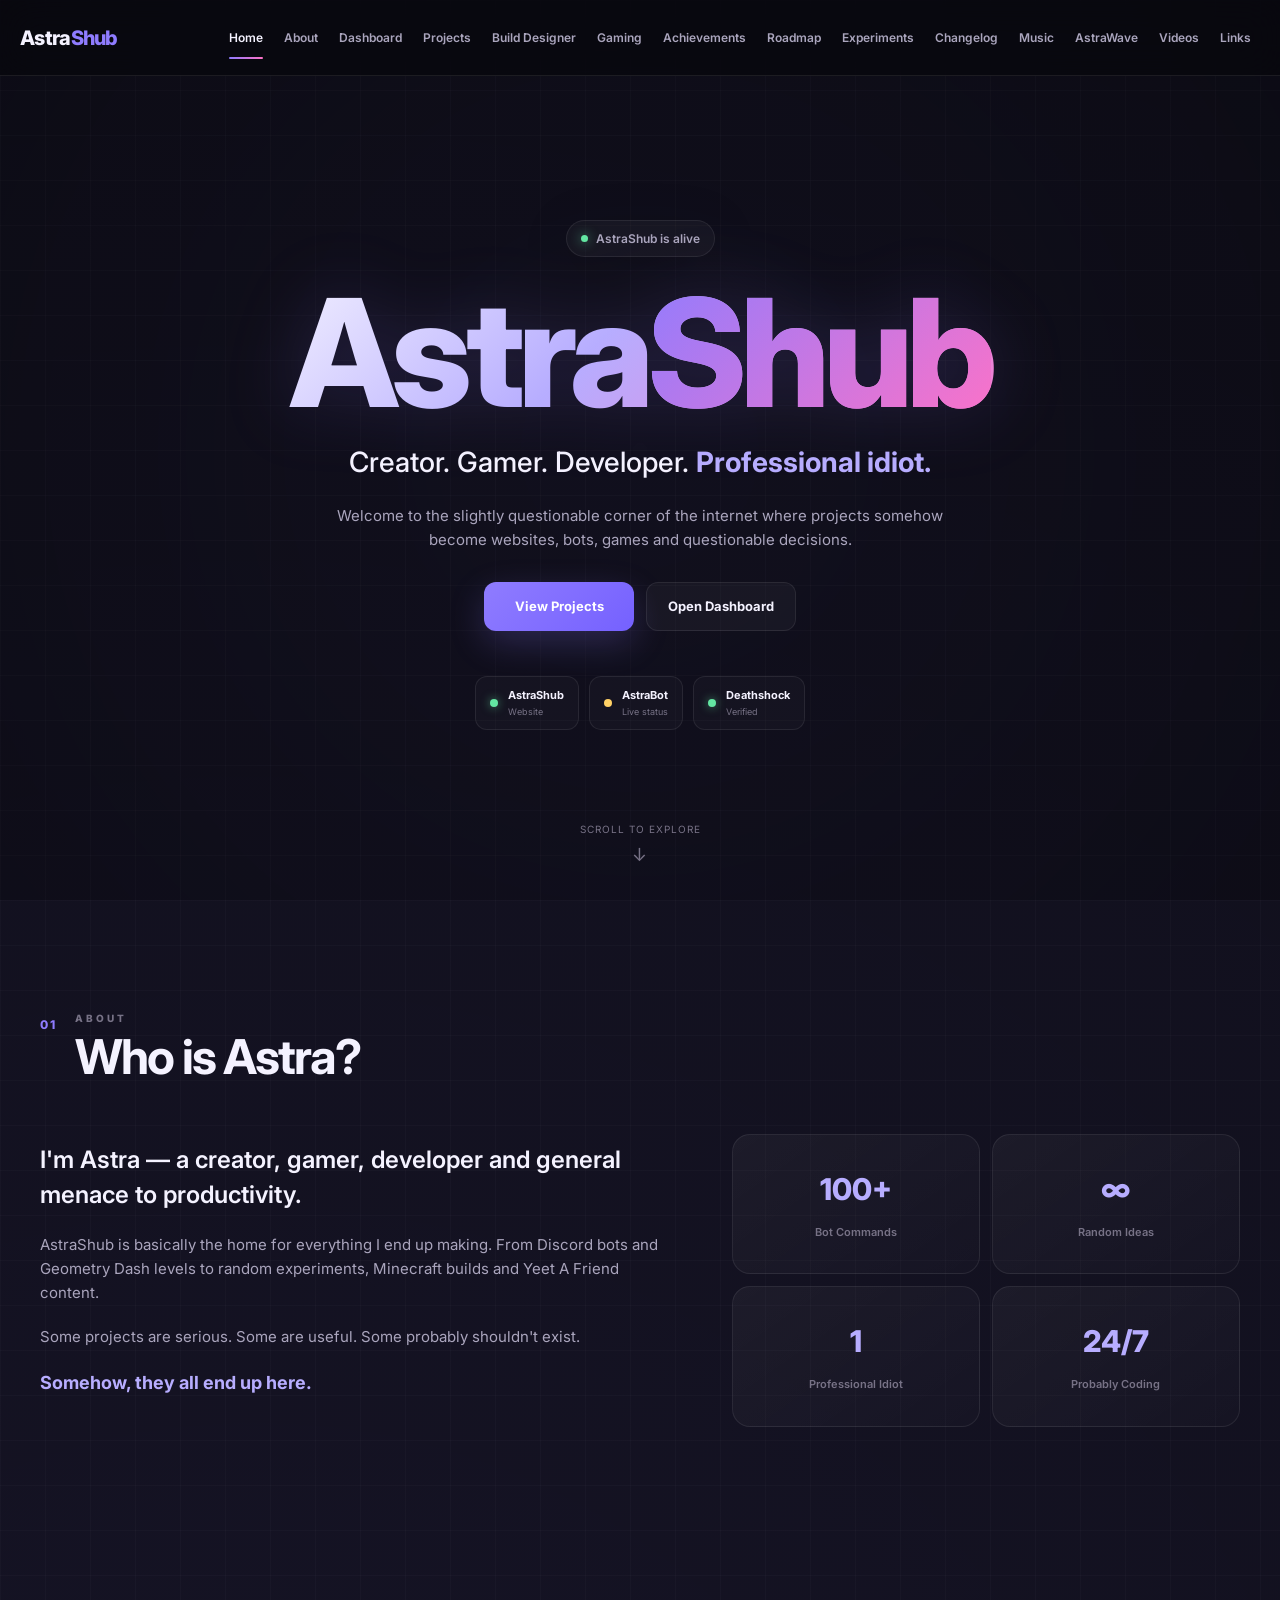
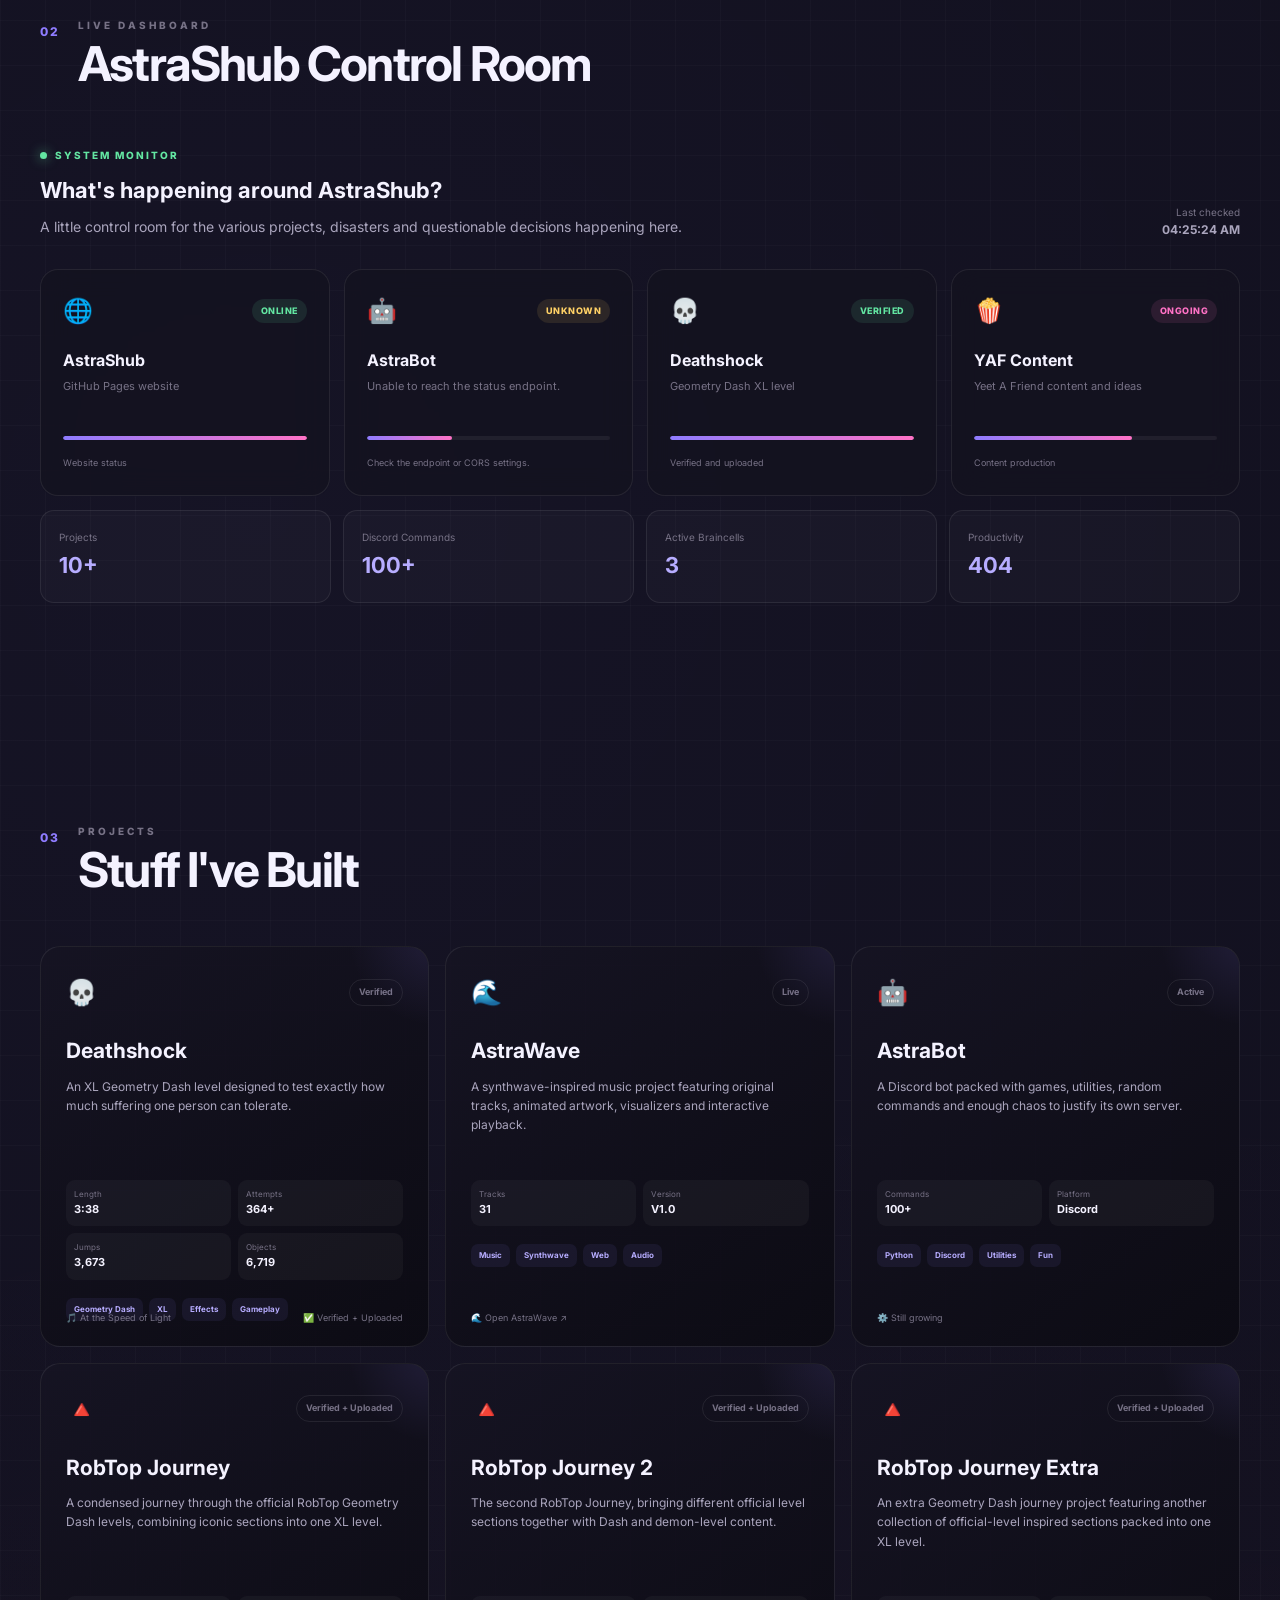
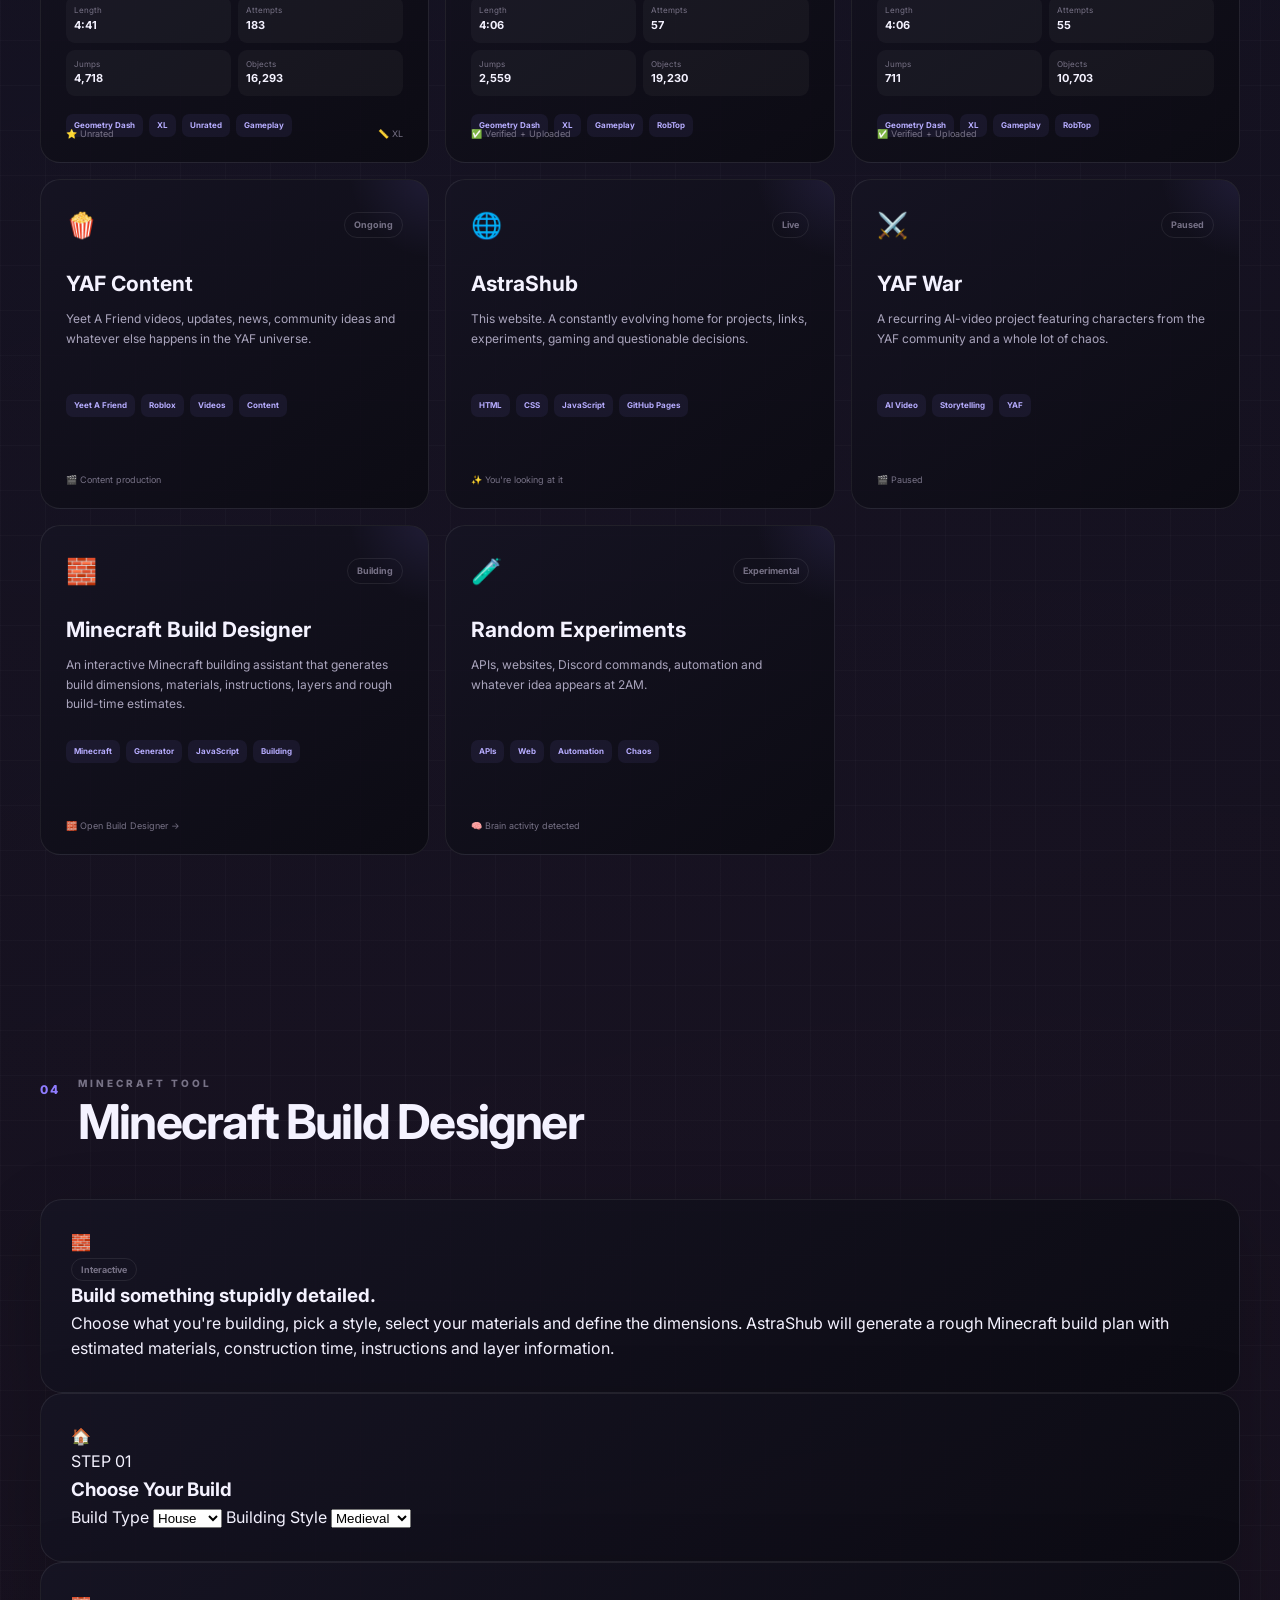
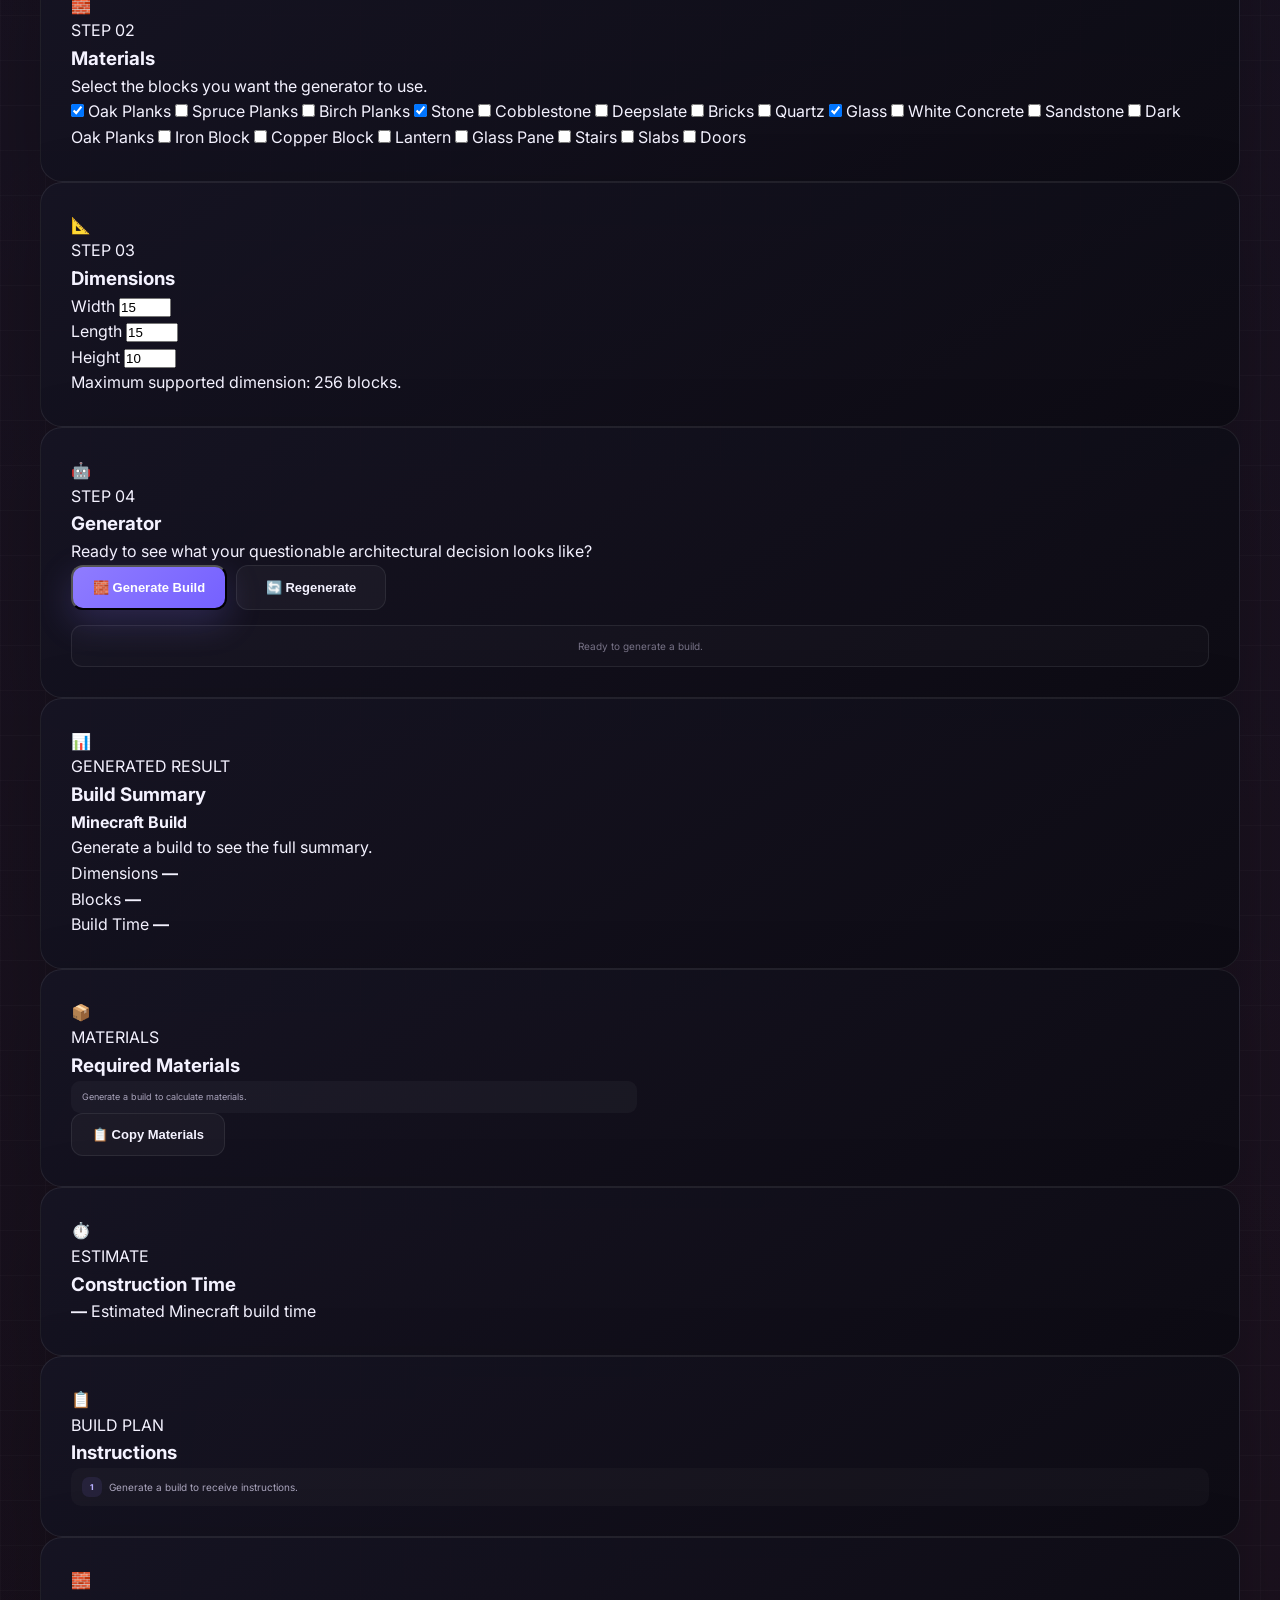
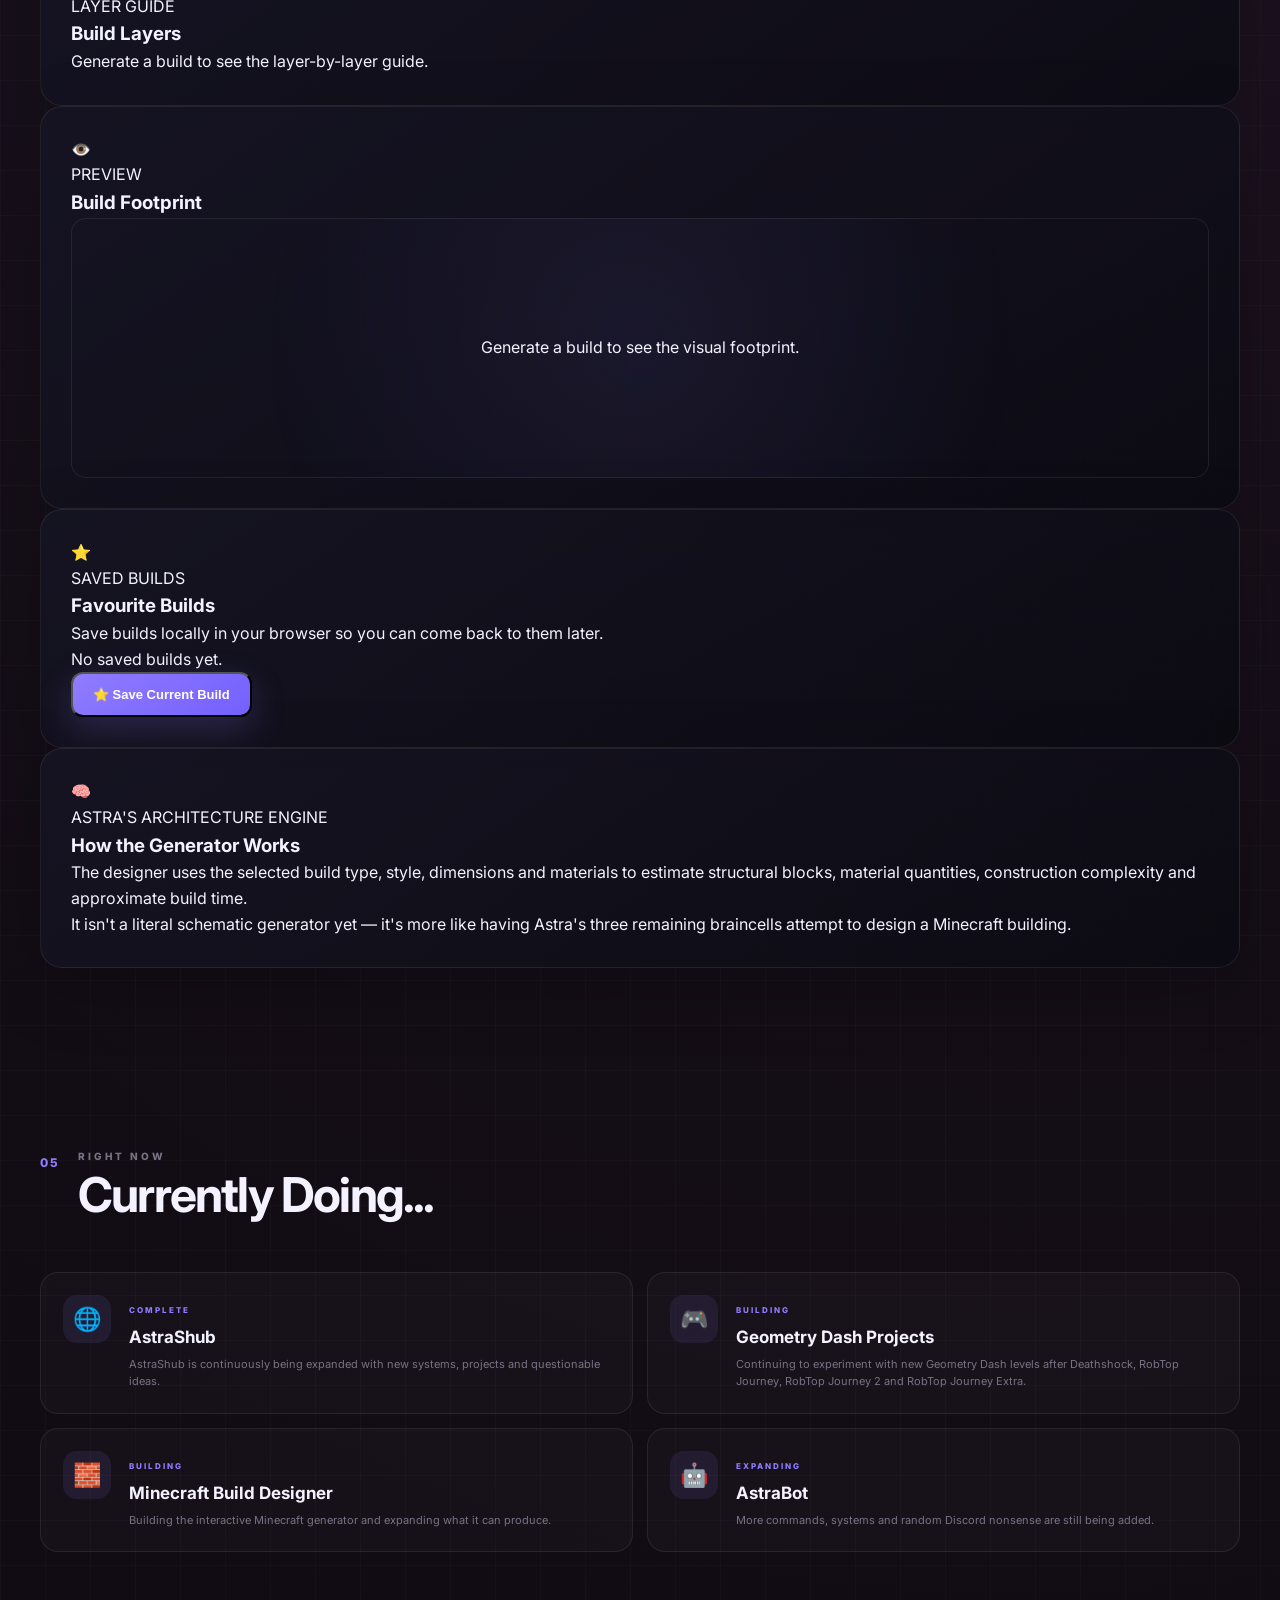
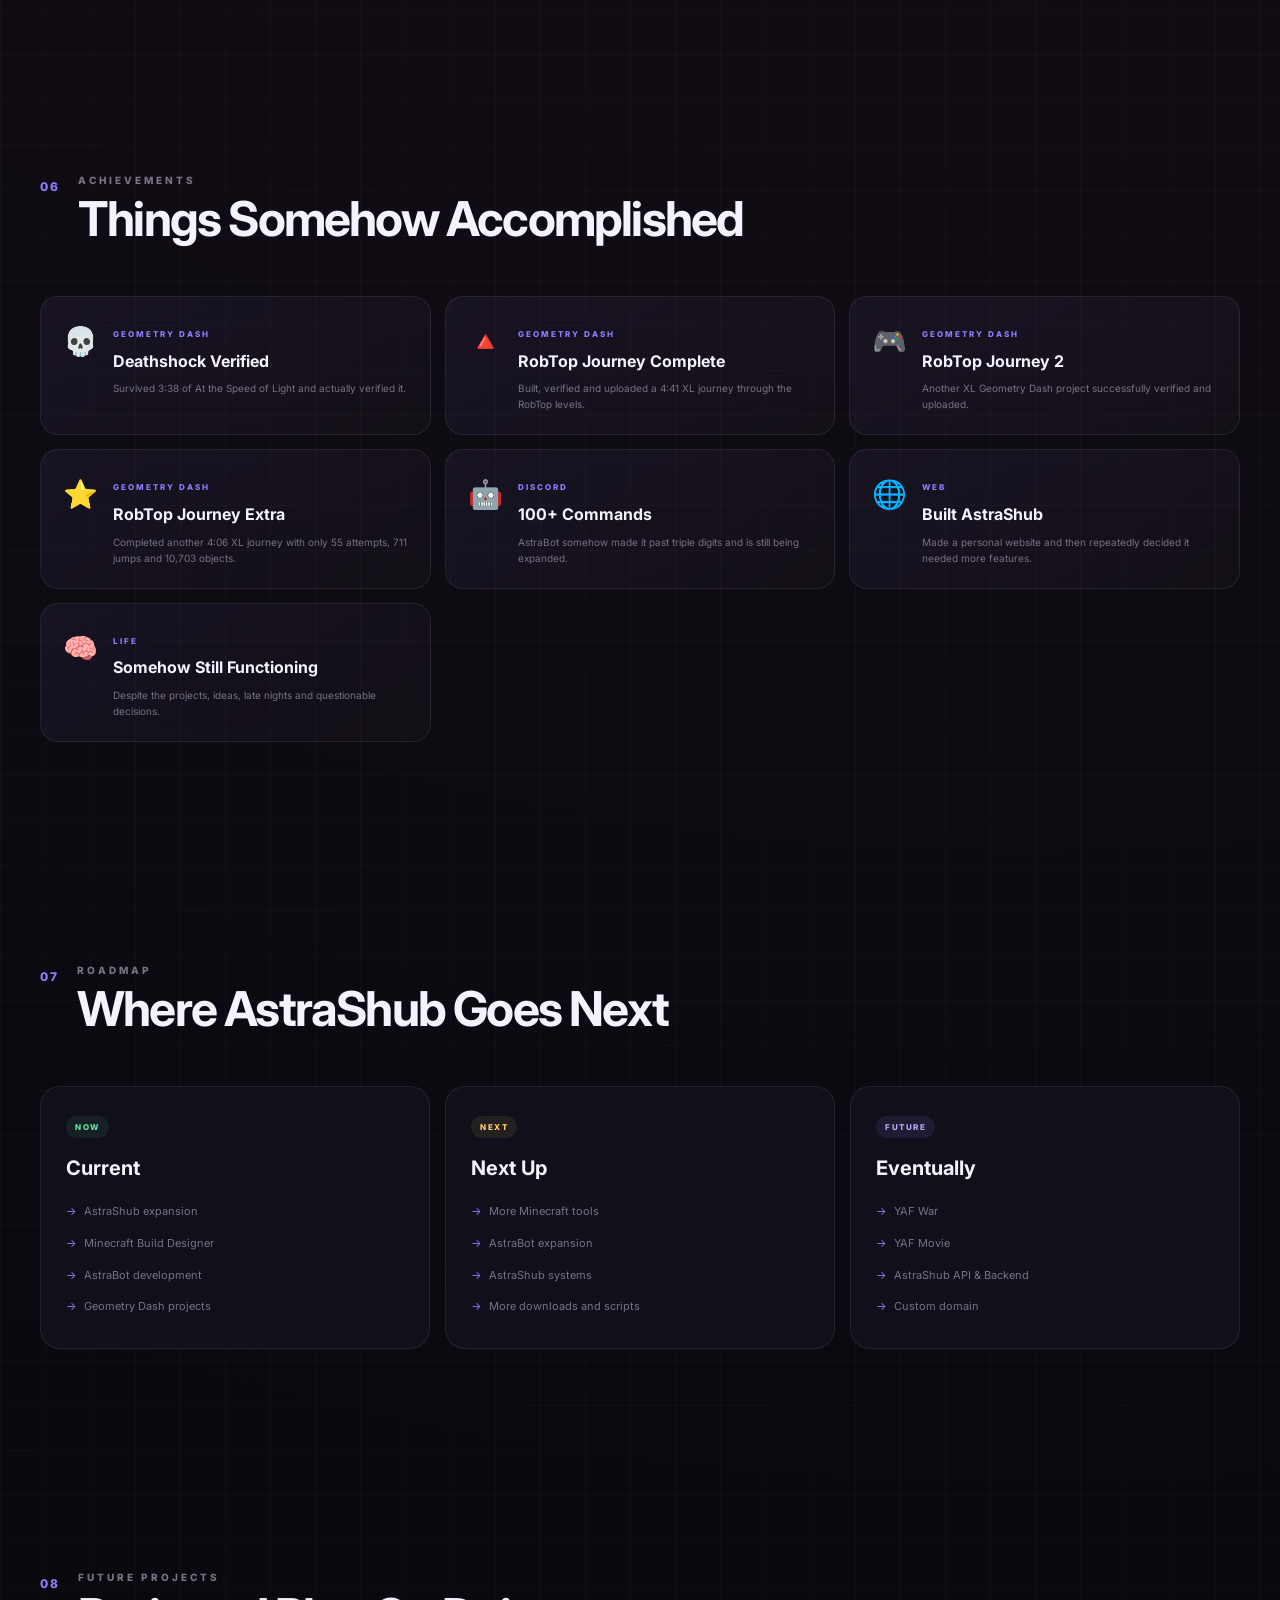
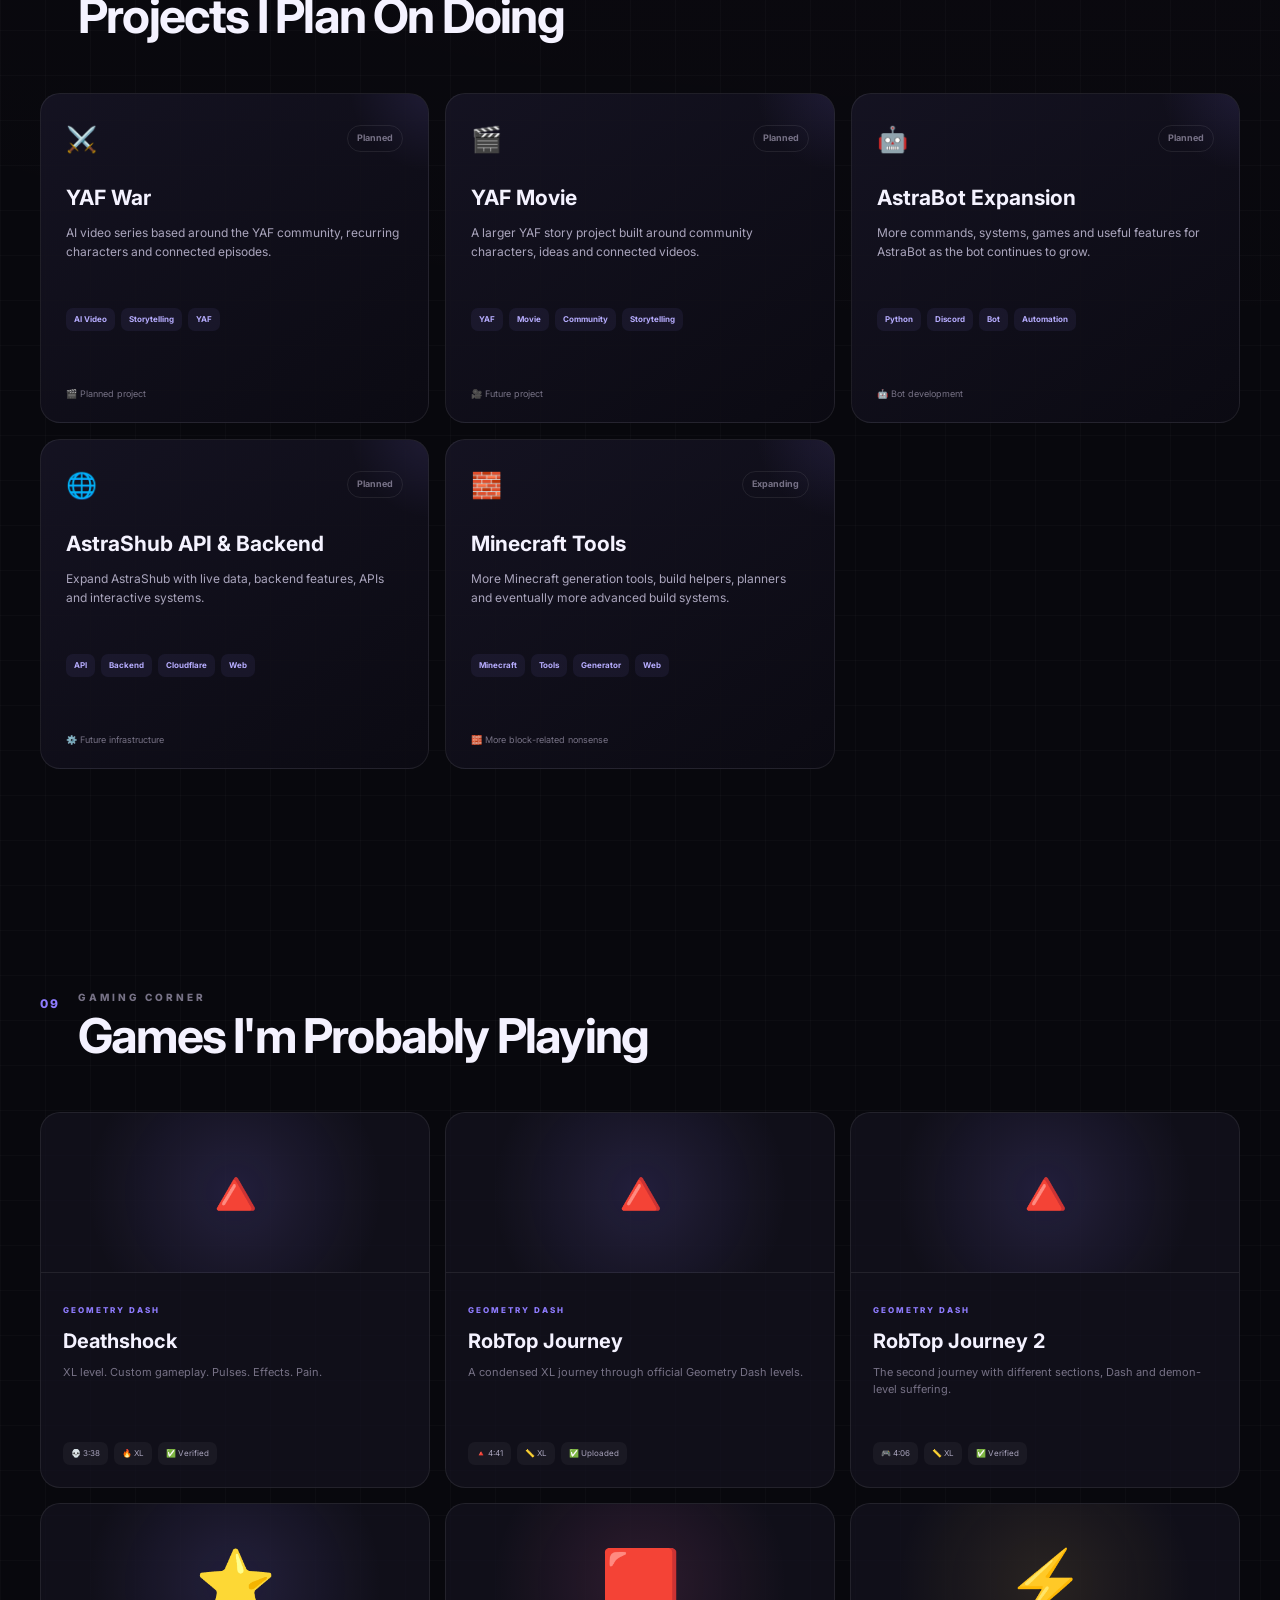
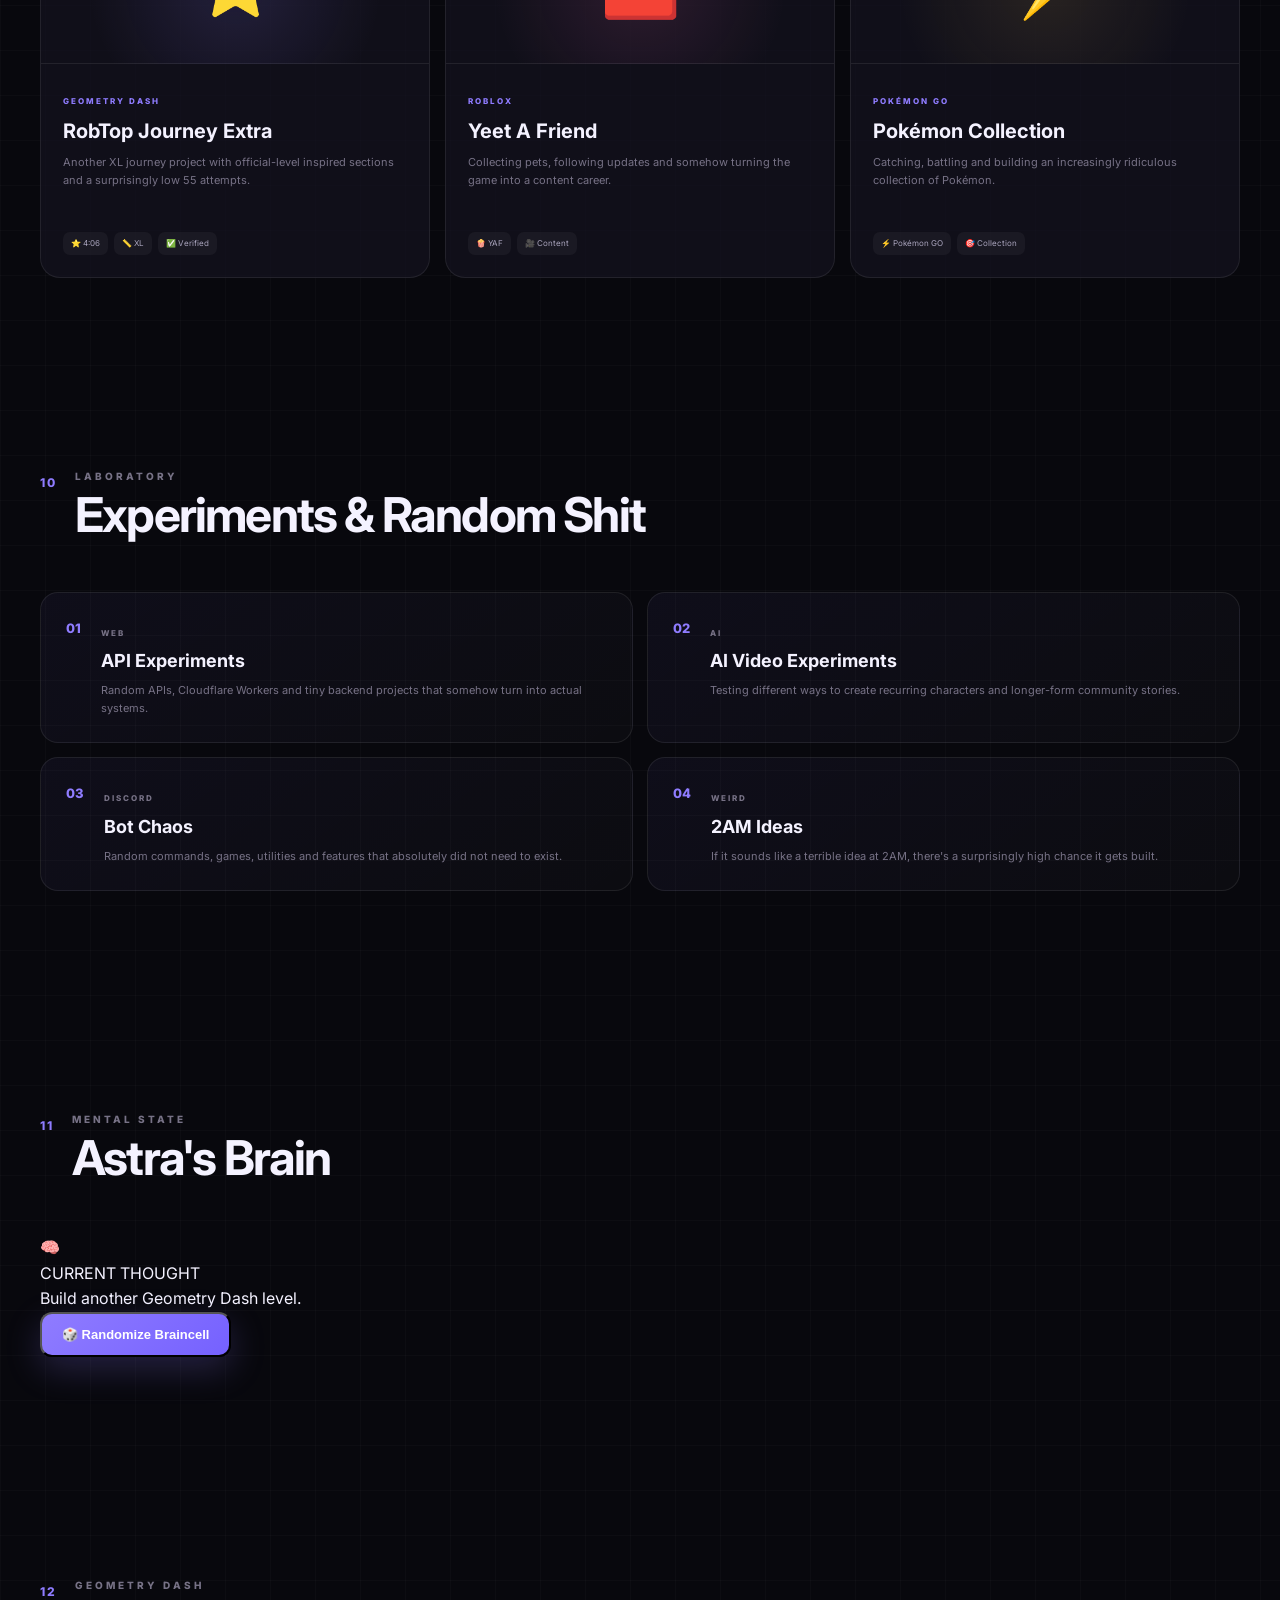
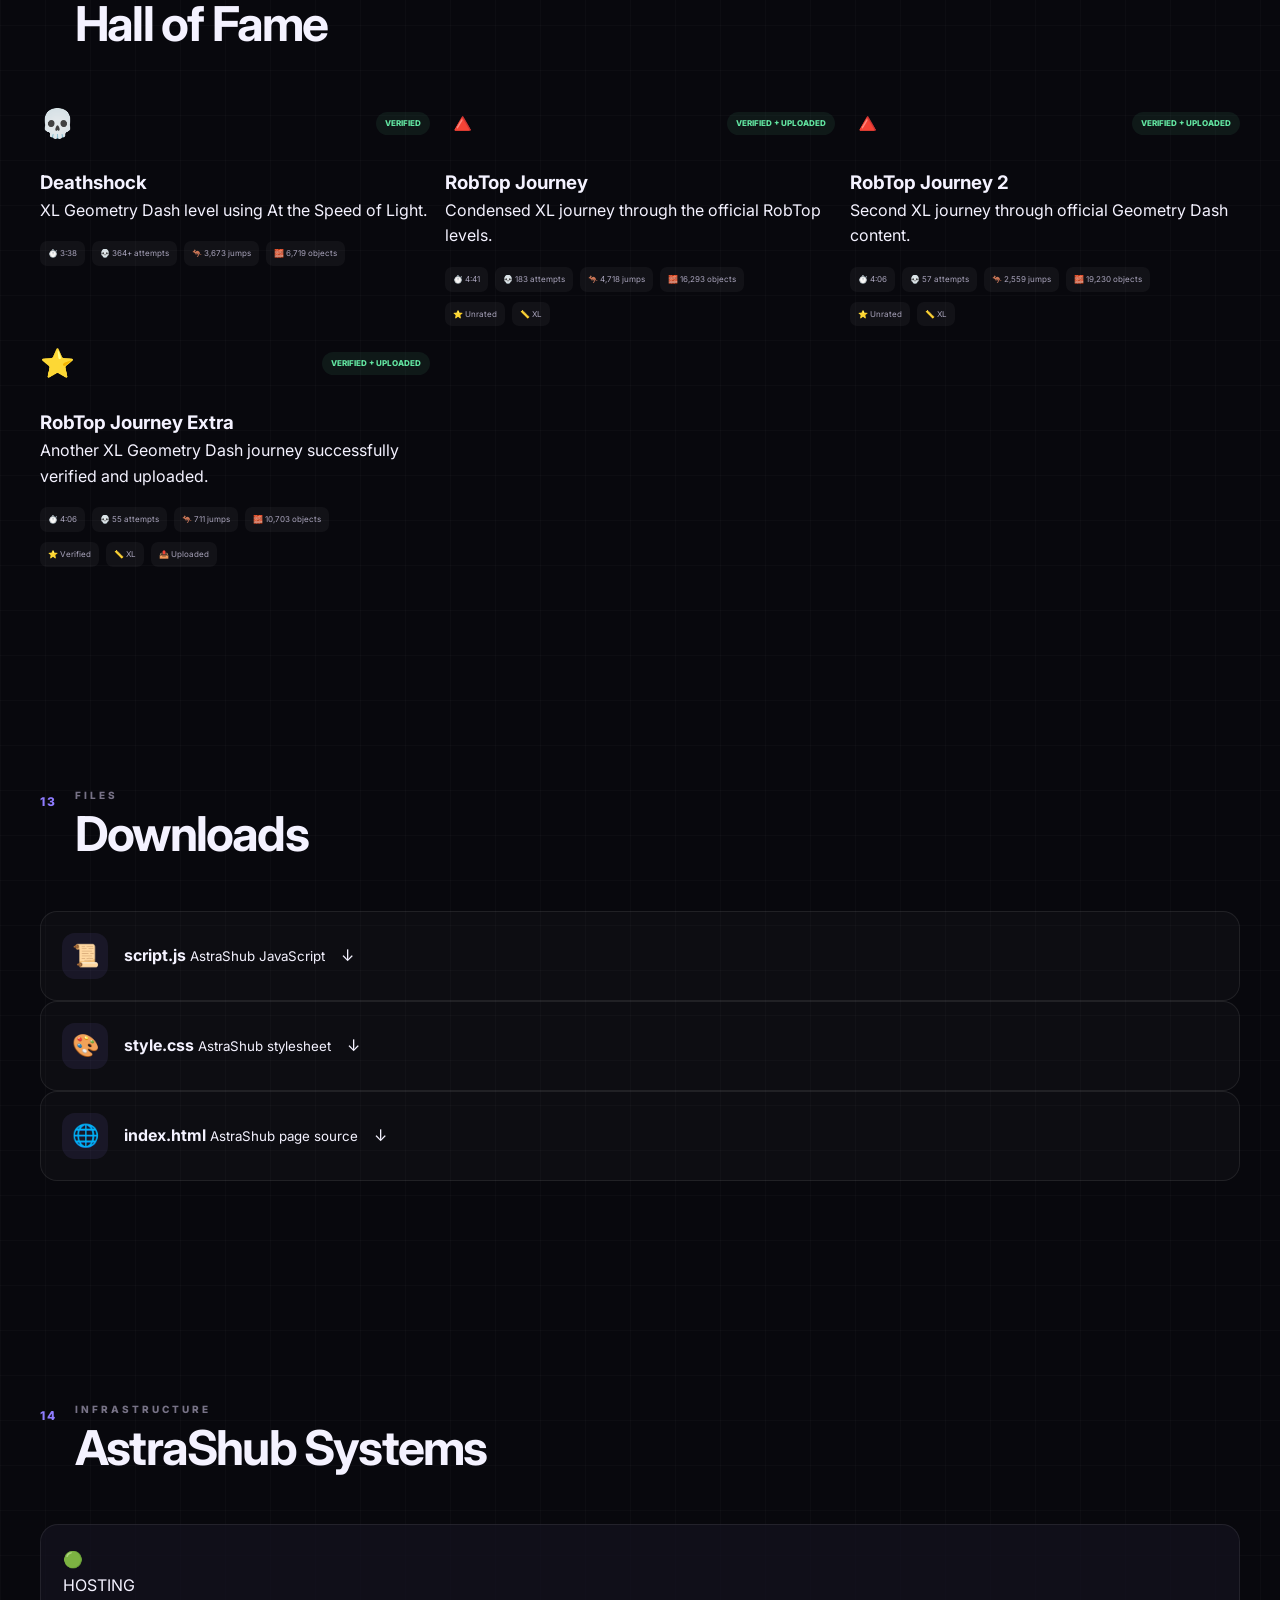
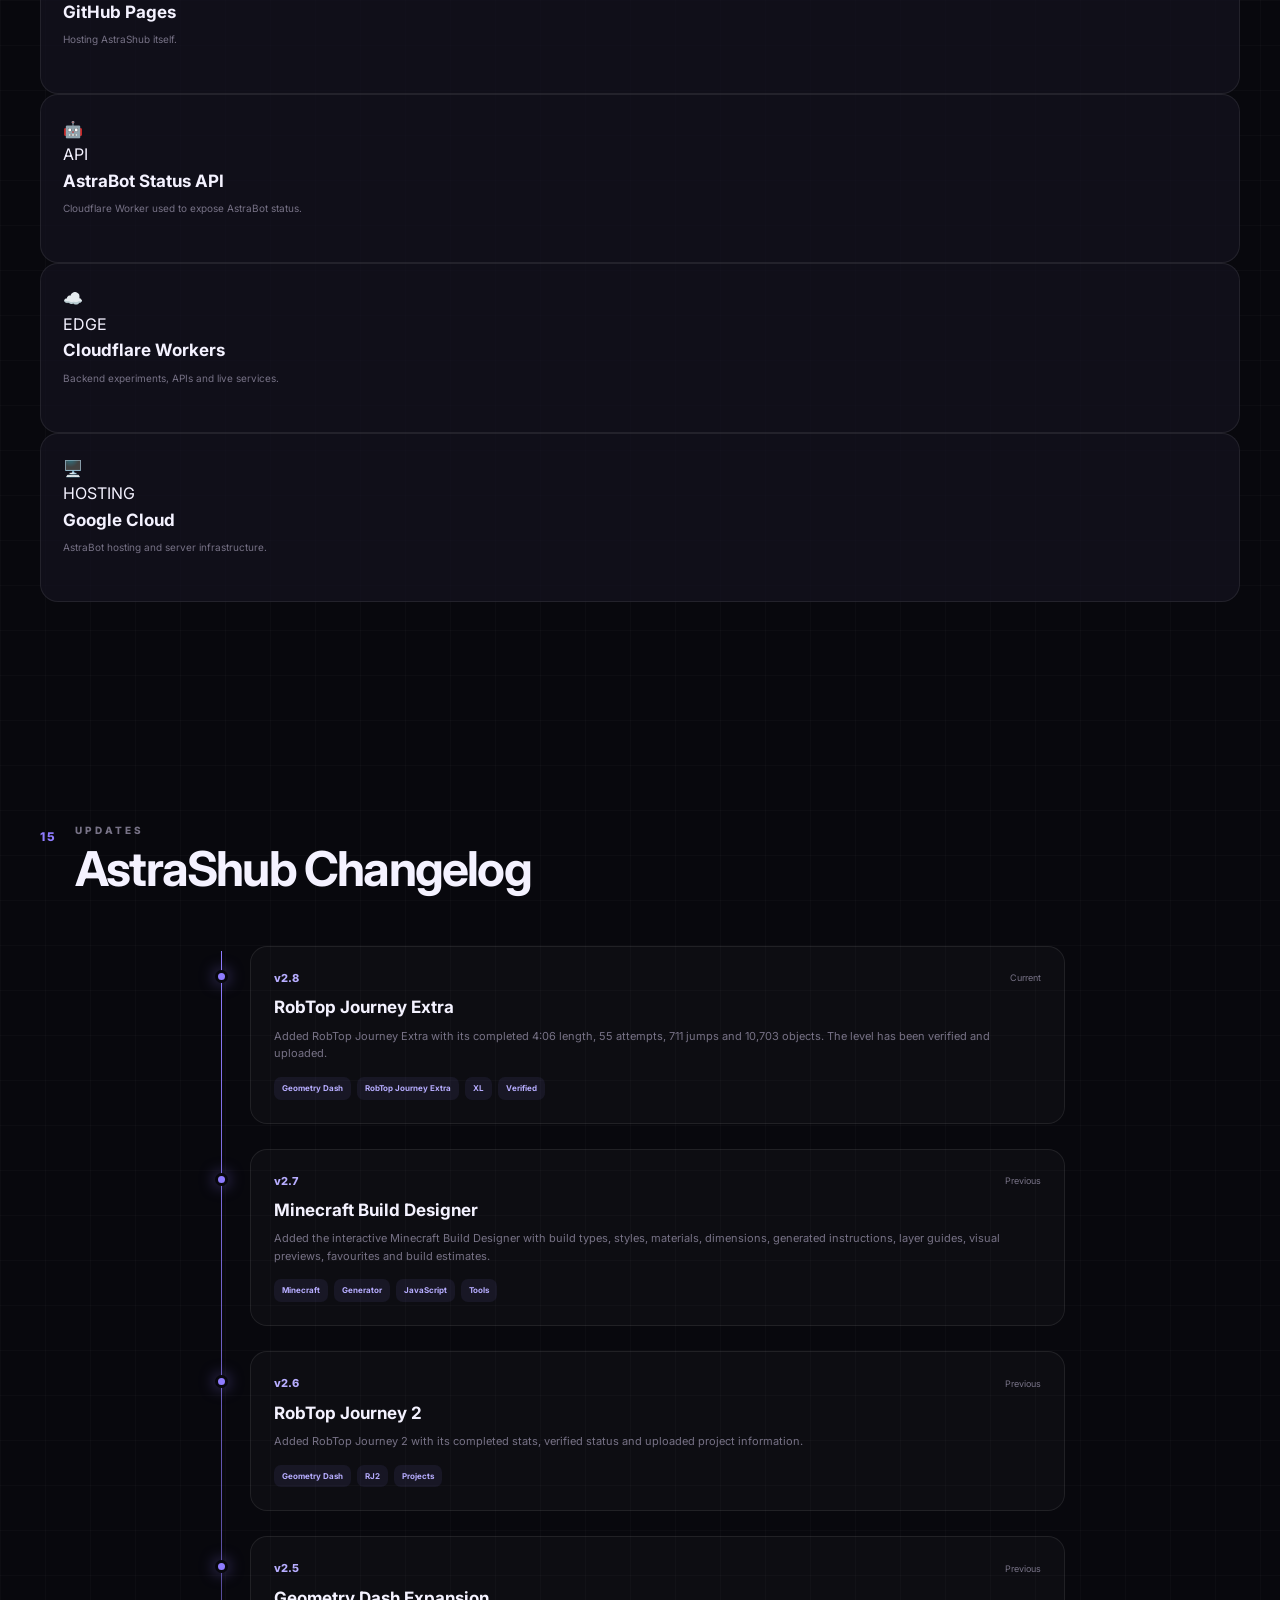
==== commit a20a38d9: "Add RobTop Journey Extra project details Added details for 'RobTop Journey Extra' project, including" ====
--- a/index.html
+++ b/index.html
@@ -704,6 +704,62 @@
         <article class="project-card">
 
             <div class="project-card-header">
+                <span class="project-icon">🔺</span>
+
+                <span class="project-status">
+                    Verified + Uploaded
+                </span>
+            </div>
+
+            <h3>RobTop Journey Extra</h3>
+
+            <p>
+                An extra Geometry Dash journey project featuring
+                another collection of official-level inspired sections
+                packed into one XL level.
+            </p>
+
+            <div class="project-stats">
+
+                <div>
+                    <span>Length</span>
+                    <strong>4:06</strong>
+                </div>
+
+                <div>
+                    <span>Attempts</span>
+                    <strong>55</strong>
+                </div>
+
+                <div>
+                    <span>Jumps</span>
+                    <strong>711</strong>
+                </div>
+
+                <div>
+                    <span>Objects</span>
+                    <strong>10,703</strong>
+                </div>
+
+            </div>
+
+            <div class="project-tags">
+                <span>Geometry Dash</span>
+                <span>XL</span>
+                <span>Gameplay</span>
+                <span>RobTop</span>
+            </div>
+
+            <div class="project-footer">
+                <span>✅ Verified + Uploaded</span>
+            </div>
+
+        </article>
+
+
+        <article class="project-card">
+
+            <div class="project-card-header">
                 <span class="project-icon">🍿</span>
 
                 <span class="project-status">
@@ -1741,7 +1797,8 @@
 
                 <p>
                     Continuing to experiment with new Geometry Dash
-                    levels after Deathshock and RobTop Journey.
+                    levels after Deathshock, RobTop Journey,
+                    RobTop Journey 2 and RobTop Journey Extra.
                 </p>
             </div>
 
@@ -1876,6 +1933,30 @@
                 <p>
                     Another XL Geometry Dash project successfully
                     verified and uploaded.
+                </p>
+
+            </div>
+
+        </article>
+
+
+        <article class="achievement-card">
+
+            <span class="achievement-icon">⭐</span>
+
+            <div>
+
+                <span class="achievement-label">
+                    GEOMETRY DASH
+                </span>
+
+                <h3>
+                    RobTop Journey Extra
+                </h3>
+
+                <p>
+                    Completed another 4:06 XL journey with only
+                    55 attempts, 711 jumps and 10,703 objects.
                 </p>
 
             </div>
@@ -2040,7 +2121,6 @@
             <ul>
                 <li>YAF War</li>
                 <li>YAF Movie</li>
-                <li>RobTop Journey Extra</li>
                 <li>AstraShub API & Backend</li>
                 <li>Custom domain</li>
             </ul>
@@ -2140,39 +2220,6 @@
         <article class="project-card">
 
             <div class="project-card-header">
-                <span class="project-icon">🔺</span>
-
-                <span class="project-status">
-                    Planned
-                </span>
-            </div>
-
-            <h3>
-                RobTop Journey Extra
-            </h3>
-
-            <p>
-                Another Geometry Dash journey project using
-                different official-level sections and new ideas.
-            </p>
-
-            <div class="project-tags">
-                <span>Geometry Dash</span>
-                <span>XL</span>
-                <span>Gameplay</span>
-                <span>RobTop</span>
-            </div>
-
-            <div class="project-footer">
-                <span>🎮 Future GD project</span>
-            </div>
-
-        </article>
-
-
-        <article class="project-card">
-
-            <div class="project-card-header">
                 <span class="project-icon">🤖</span>
 
                 <span class="project-status">
@@ -2380,6 +2427,39 @@
 
                 <div class="game-meta">
                     <span>🎮 4:06</span>
+                    <span>📏 XL</span>
+                    <span>✅ Verified</span>
+                </div>
+
+            </div>
+
+        </article>
+
+
+        <article class="gaming-card">
+
+            <div class="gaming-card-image gd-icon">
+                <span>⭐</span>
+            </div>
+
+            <div class="gaming-card-content">
+
+                <span class="game-label">
+                    GEOMETRY DASH
+                </span>
+
+                <h3>
+                    RobTop Journey Extra
+                </h3>
+
+                <p>
+                    Another XL journey project with official-level
+                    inspired sections and a surprisingly low
+                    55 attempts.
+                </p>
+
+                <div class="game-meta">
+                    <span>⭐ 4:06</span>
                     <span>📏 XL</span>
                     <span>✅ Verified</span>
                 </div>
@@ -2757,6 +2837,47 @@
 
         </article>
 
+
+        <article class="hall-of-fame-card">
+
+            <div class="hall-top">
+
+                <span class="hall-icon">
+                    ⭐
+                </span>
+
+                <span class="hall-status">
+                    VERIFIED + UPLOADED
+                </span>
+
+            </div>
+
+            <h3>
+                RobTop Journey Extra
+            </h3>
+
+            <p>
+                Another XL Geometry Dash journey successfully
+                verified and uploaded.
+            </p>
+
+            <div class="hall-stats">
+
+                <span>⏱️ 4:06</span>
+                <span>💀 55 attempts</span>
+                <span>🦘 711 jumps</span>
+                <span>🧱 10,703 objects</span>
+
+            </div>
+
+            <div class="hall-tags">
+                <span>⭐ Verified</span>
+                <span>📏 XL</span>
+                <span>📤 Uploaded</span>
+            </div>
+
+        </article>
+
     </div>
 
 </section>
@@ -3032,11 +3153,52 @@
                 <div class="timeline-top">
 
                     <span class="timeline-version">
+                        v2.8
+                    </span>
+
+                    <span class="timeline-date">
+                        Current
+                    </span>
+
+                </div>
+
+                <h3>
+                    RobTop Journey Extra
+                </h3>
+
+                <p>
+                    Added RobTop Journey Extra with its completed
+                    4:06 length, 55 attempts, 711 jumps and
+                    10,703 objects. The level has been verified
+                    and uploaded.
+                </p>
+
+                <div class="timeline-tags">
+                    <span>Geometry Dash</span>
+                    <span>RobTop Journey Extra</span>
+                    <span>XL</span>
+                    <span>Verified</span>
+                </div>
+
+            </div>
+
+        </article>
+
+
+        <article class="timeline-item">
+
+            <div class="timeline-marker"></div>
+
+            <div class="timeline-content">
+
+                <div class="timeline-top">
+
+                    <span class="timeline-version">
                         v2.7
                     </span>
 
                     <span class="timeline-date">
-                        Current
+                        Previous
                     </span>
 
                 </div>
--- a/style.css
+++ b/style.css
@@ -3072,3 +3072,870 @@
     }
 
 }
+/* =========================
+   MINECRAFT BUILD DESIGNER
+   ========================= */
+
+.minecraft-designer {
+    position: relative;
+}
+
+.minecraft-build-card {
+    padding: 30px;
+    border: 1px solid var(--border);
+    border-radius: 22px;
+    background:
+        linear-gradient(
+            145deg,
+            rgba(22, 20, 35, 0.92),
+            rgba(12, 11, 19, 0.92)
+        );
+    box-shadow:
+        0 20px 70px rgba(0, 0, 0, 0.20);
+}
+
+.minecraft-step {
+    margin-bottom: 22px;
+    padding: 25px;
+    border: 1px solid var(--border);
+    border-radius: 18px;
+    background:
+        rgba(255, 255, 255, 0.025);
+}
+
+.minecraft-step:last-child {
+    margin-bottom: 0;
+}
+
+.minecraft-step-header {
+    display: flex;
+    align-items: center;
+    gap: 12px;
+    margin-bottom: 20px;
+}
+
+.minecraft-step-icon {
+    width: 42px;
+    height: 42px;
+
+    display: flex;
+    align-items: center;
+    justify-content: center;
+
+    border-radius: 12px;
+
+    background:
+        rgba(143, 124, 255, 0.10);
+
+    font-size: 21px;
+}
+
+.minecraft-step-number {
+    color: var(--purple);
+
+    font-size: 8px;
+    font-weight: 800;
+
+    letter-spacing: 2px;
+}
+
+.minecraft-step h3 {
+    margin-top: 2px;
+
+    font-size: 21px;
+}
+
+.minecraft-step-description {
+    margin-bottom: 20px;
+
+    color: var(--text-muted);
+
+    font-size: 11px;
+}
+
+
+/* BUILD OPTIONS */
+
+.minecraft-options-grid {
+    display: grid;
+
+    grid-template-columns:
+        repeat(2, 1fr);
+
+    gap: 14px;
+}
+
+.minecraft-option-group {
+    padding: 18px;
+
+    border: 1px solid var(--border);
+
+    border-radius: 15px;
+
+    background:
+        rgba(255, 255, 255, 0.02);
+}
+
+.minecraft-option-group label {
+    display: block;
+
+    margin-bottom: 8px;
+
+    color: var(--text-soft);
+
+    font-size: 10px;
+
+    font-weight: 800;
+
+    letter-spacing: 1px;
+
+    text-transform: uppercase;
+}
+
+.minecraft-option-group select,
+.minecraft-option-group input[type="number"] {
+    width: 100%;
+
+    padding: 12px 13px;
+
+    border: 1px solid var(--border);
+
+    border-radius: 10px;
+
+    outline: none;
+
+    background:
+        rgba(0, 0, 0, 0.25);
+
+    color: var(--text);
+
+    font-family: inherit;
+
+    font-size: 12px;
+
+    transition:
+        border-color 0.25s ease,
+        background 0.25s ease;
+}
+
+.minecraft-option-group select:hover,
+.minecraft-option-group input[type="number"]:hover,
+.minecraft-option-group select:focus,
+.minecraft-option-group input[type="number"]:focus {
+    border-color: var(--border-hover);
+
+    background:
+        rgba(143, 124, 255, 0.06);
+}
+
+.minecraft-option-group select option {
+    background: var(--card-solid);
+
+    color: var(--text);
+}
+
+
+/* MATERIALS */
+
+.minecraft-material-grid {
+    display: grid;
+
+    grid-template-columns:
+        repeat(3, 1fr);
+
+    gap: 9px;
+}
+
+.minecraft-material {
+    position: relative;
+
+    display: flex;
+
+    align-items: center;
+
+    gap: 9px;
+
+    padding: 11px 12px;
+
+    border: 1px solid var(--border);
+
+    border-radius: 11px;
+
+    background:
+        rgba(255, 255, 255, 0.02);
+
+    cursor: pointer;
+
+    color: var(--text-soft);
+
+    font-size: 10px;
+
+    transition:
+        border-color 0.2s ease,
+        background 0.2s ease,
+        transform 0.2s ease;
+}
+
+.minecraft-material:hover {
+    transform: translateY(-2px);
+
+    border-color: var(--border-hover);
+
+    background:
+        rgba(143, 124, 255, 0.06);
+}
+
+.minecraft-material input {
+    width: 15px;
+    height: 15px;
+
+    margin: 0;
+
+    accent-color: var(--purple);
+
+    cursor: pointer;
+}
+
+.minecraft-material:has(input:checked) {
+    border-color:
+        rgba(143, 124, 255, 0.45);
+
+    background:
+        rgba(143, 124, 255, 0.10);
+
+    color: var(--text);
+}
+
+
+/* DIMENSIONS */
+
+.minecraft-dimensions-grid {
+    display: grid;
+
+    grid-template-columns:
+        repeat(3, 1fr);
+
+    gap: 12px;
+}
+
+.minecraft-dimension {
+    padding: 16px;
+
+    border: 1px solid var(--border);
+
+    border-radius: 14px;
+
+    background:
+        rgba(255, 255, 255, 0.02);
+}
+
+.minecraft-dimension label {
+    display: block;
+
+    margin-bottom: 7px;
+
+    color: var(--text-muted);
+
+    font-size: 9px;
+
+    font-weight: 800;
+
+    letter-spacing: 1.5px;
+
+    text-transform: uppercase;
+}
+
+.minecraft-dimension input {
+    width: 100%;
+
+    padding: 12px;
+
+    border: 1px solid var(--border);
+
+    border-radius: 10px;
+
+    outline: none;
+
+    background:
+        rgba(0, 0, 0, 0.25);
+
+    color: var(--text);
+
+    font-family: inherit;
+
+    font-size: 13px;
+
+    font-weight: 700;
+
+    transition:
+        border-color 0.25s ease,
+        background 0.25s ease;
+}
+
+.minecraft-dimension input:focus {
+    border-color: var(--border-hover);
+
+    background:
+        rgba(143, 124, 255, 0.06);
+}
+
+.minecraft-dimensions-note {
+    margin-top: 10px;
+
+    color: var(--text-muted);
+
+    font-size: 9px;
+}
+
+
+/* GENERATOR */
+
+.minecraft-generator {
+    display: flex;
+
+    align-items: center;
+
+    justify-content: space-between;
+
+    gap: 20px;
+
+    padding: 22px;
+
+    border: 1px solid var(--border);
+
+    border-radius: 17px;
+
+    background:
+        linear-gradient(
+            135deg,
+            rgba(143, 124, 255, 0.08),
+            rgba(255, 114, 198, 0.04)
+        );
+}
+
+.minecraft-generator-text {
+    color: var(--text-soft);
+
+    font-size: 11px;
+}
+
+.minecraft-generator-buttons {
+    display: flex;
+
+    gap: 9px;
+
+    flex-wrap: wrap;
+}
+
+.minecraft-generator .button {
+    min-width: 145px;
+}
+
+.minecraft-regenerate {
+    border: 1px solid var(--border);
+
+    background:
+        rgba(255, 255, 255, 0.035);
+
+    color: var(--text);
+}
+
+
+/* STATUS */
+
+.minecraft-build-status {
+    margin-top: 15px;
+
+    padding: 12px 14px;
+
+    border: 1px solid var(--border);
+
+    border-radius: 11px;
+
+    background:
+        rgba(255, 255, 255, 0.02);
+
+    color: var(--text-muted);
+
+    font-size: 10px;
+
+    text-align: center;
+}
+
+.minecraft-build-status.success {
+    border-color:
+        rgba(99, 230, 162, 0.25);
+
+    background:
+        rgba(99, 230, 162, 0.05);
+
+    color: var(--success);
+}
+
+.minecraft-build-status.error {
+    border-color:
+        rgba(255, 107, 129, 0.25);
+
+    background:
+        rgba(255, 107, 129, 0.05);
+
+    color: var(--danger);
+}
+
+
+/* GENERATED RESULT */
+
+.minecraft-result {
+    margin-top: 22px;
+
+    padding: 25px;
+
+    border: 1px solid var(--border);
+
+    border-radius: 20px;
+
+    background:
+        linear-gradient(
+            145deg,
+            rgba(143, 124, 255, 0.055),
+            rgba(255, 255, 255, 0.018)
+        );
+}
+
+.minecraft-result-header {
+    display: flex;
+
+    align-items: center;
+
+    justify-content: space-between;
+
+    gap: 20px;
+
+    margin-bottom: 20px;
+}
+
+.minecraft-result-header h3 {
+    font-size: 22px;
+}
+
+.minecraft-result-grid {
+    display: grid;
+
+    grid-template-columns:
+        repeat(3, 1fr);
+
+    gap: 10px;
+}
+
+.minecraft-result-stat {
+    padding: 16px;
+
+    border: 1px solid var(--border);
+
+    border-radius: 13px;
+
+    background:
+        rgba(255, 255, 255, 0.025);
+}
+
+.minecraft-result-stat span,
+.minecraft-result-stat strong {
+    display: block;
+}
+
+.minecraft-result-stat span {
+    color: var(--text-muted);
+
+    font-size: 9px;
+}
+
+.minecraft-result-stat strong {
+    margin-top: 4px;
+
+    color: var(--purple-light);
+
+    font-size: 18px;
+}
+
+
+/* RESULT SECTIONS */
+
+.minecraft-result-section {
+    margin-top: 15px;
+
+    padding: 20px;
+
+    border: 1px solid var(--border);
+
+    border-radius: 15px;
+
+    background:
+        rgba(255, 255, 255, 0.018);
+}
+
+.minecraft-result-section-header {
+    display: flex;
+
+    align-items: center;
+
+    gap: 9px;
+
+    margin-bottom: 14px;
+}
+
+.minecraft-result-section-header span {
+    font-size: 20px;
+}
+
+.minecraft-result-section-header h4 {
+    font-size: 15px;
+}
+
+.minecraft-material-list {
+    display: grid;
+
+    grid-template-columns:
+        repeat(2, 1fr);
+
+    gap: 7px;
+
+    list-style: none;
+}
+
+.minecraft-material-list li {
+    padding: 9px 11px;
+
+    border-radius: 9px;
+
+    background:
+        rgba(255, 255, 255, 0.035);
+
+    color: var(--text-soft);
+
+    font-size: 9px;
+}
+
+.minecraft-copy-materials {
+    margin-top: 12px;
+}
+
+
+/* INSTRUCTIONS */
+
+.minecraft-instructions {
+    display: flex;
+
+    flex-direction: column;
+
+    gap: 8px;
+
+    list-style: none;
+
+    counter-reset: minecraft-step;
+}
+
+.minecraft-instructions li {
+    position: relative;
+
+    padding: 11px 12px 11px 38px;
+
+    border-radius: 10px;
+
+    background:
+        rgba(255, 255, 255, 0.025);
+
+    color: var(--text-soft);
+
+    font-size: 10px;
+
+    counter-increment: minecraft-step;
+}
+
+.minecraft-instructions li::before {
+    content: counter(minecraft-step);
+
+    position: absolute;
+
+    left: 11px;
+    top: 50%;
+
+    transform: translateY(-50%);
+
+    width: 20px;
+    height: 20px;
+
+    display: flex;
+
+    align-items: center;
+
+    justify-content: center;
+
+    border-radius: 7px;
+
+    background:
+        rgba(143, 124, 255, 0.10);
+
+    color: var(--purple-light);
+
+    font-size: 8px;
+
+    font-weight: 800;
+}
+
+
+/* LAYERS */
+
+.minecraft-layers {
+    display: flex;
+
+    flex-direction: column;
+
+    gap: 7px;
+
+    max-height: 420px;
+
+    overflow-y: auto;
+
+    padding-right: 5px;
+}
+
+.minecraft-layer {
+    display: flex;
+
+    align-items: center;
+
+    justify-content: space-between;
+
+    gap: 15px;
+
+    padding: 10px 12px;
+
+    border: 1px solid var(--border);
+
+    border-radius: 9px;
+
+    background:
+        rgba(255, 255, 255, 0.02);
+}
+
+.minecraft-layer strong {
+    color: var(--purple-light);
+
+    font-size: 10px;
+}
+
+.minecraft-layer span {
+    color: var(--text-muted);
+
+    font-size: 9px;
+
+    text-align: right;
+}
+
+
+/* BUILD PREVIEW */
+
+.minecraft-visual {
+    min-height: 260px;
+
+    display: flex;
+
+    align-items: center;
+
+    justify-content: center;
+
+    padding: 25px;
+
+    overflow: hidden;
+
+    border: 1px solid var(--border);
+
+    border-radius: 15px;
+
+    background:
+        radial-gradient(
+            circle at center,
+            rgba(143, 124, 255, 0.08),
+            transparent 65%
+        );
+}
+
+.minecraft-footprint {
+    display: grid;
+
+    gap: 2px;
+
+    max-width: 100%;
+
+    max-height: 220px;
+
+    overflow: auto;
+
+    padding: 8px;
+
+    border: 1px solid var(--border);
+
+    border-radius: 10px;
+
+    background:
+        rgba(0, 0, 0, 0.25);
+}
+
+.minecraft-footprint-block {
+    width: 9px;
+    height: 9px;
+
+    border-radius: 2px;
+
+    background:
+        var(--purple);
+
+    box-shadow:
+        0 0 5px
+        rgba(143, 124, 255, 0.25);
+}
+
+
+/* FAVOURITES */
+
+.minecraft-favourites {
+    display: grid;
+
+    grid-template-columns:
+        repeat(2, 1fr);
+
+    gap: 10px;
+}
+
+.minecraft-favourite-build {
+    padding: 15px;
+
+    border: 1px solid var(--border);
+
+    border-radius: 13px;
+
+    background:
+        rgba(255, 255, 255, 0.025);
+}
+
+.minecraft-favourite-build h4 {
+    margin-bottom: 4px;
+
+    font-size: 13px;
+}
+
+.minecraft-favourite-build p {
+    color: var(--text-muted);
+
+    font-size: 9px;
+}
+
+.minecraft-favourite-build button {
+    margin-top: 9px;
+}
+
+
+/* ARCHITECTURE ENGINE */
+
+.minecraft-engine {
+    margin-top: 22px;
+
+    padding: 25px;
+
+    border: 1px solid var(--border);
+
+    border-radius: 18px;
+
+    background:
+        linear-gradient(
+            145deg,
+            rgba(255, 114, 198, 0.045),
+            rgba(143, 124, 255, 0.045)
+        );
+}
+
+.minecraft-engine h3 {
+    margin-bottom: 8px;
+
+    font-size: 18px;
+}
+
+.minecraft-engine p {
+    color: var(--text-muted);
+
+    font-size: 11px;
+
+    line-height: 1.7;
+}
+
+
+/* MINECRAFT RESPONSIVE */
+
+@media (max-width: 900px) {
+
+    .minecraft-material-grid {
+        grid-template-columns:
+            repeat(2, 1fr);
+    }
+
+    .minecraft-result-grid {
+        grid-template-columns:
+            repeat(2, 1fr);
+    }
+
+}
+
+@media (max-width: 650px) {
+
+    .minecraft-build-card {
+        padding: 16px;
+    }
+
+    .minecraft-step {
+        padding: 18px;
+    }
+
+    .minecraft-options-grid,
+    .minecraft-dimensions-grid,
+    .minecraft-result-grid,
+    .minecraft-material-grid,
+    .minecraft-material-list,
+    .minecraft-favourites {
+        grid-template-columns: 1fr;
+    }
+
+    .minecraft-generator {
+        flex-direction: column;
+
+        align-items: flex-start;
+    }
+
+    .minecraft-generator-buttons {
+        width: 100%;
+    }
+
+    .minecraft-generator .button {
+        flex: 1;
+    }
+
+    .minecraft-result {
+        padding: 16px;
+    }
+
+    .minecraft-result-section {
+        padding: 15px;
+    }
+
+}
+
+@media (max-width: 400px) {
+
+    .minecraft-generator-buttons {
+        flex-direction: column;
+    }
+
+    .minecraft-generator .button {
+        width: 100%;
+    }
+
+}
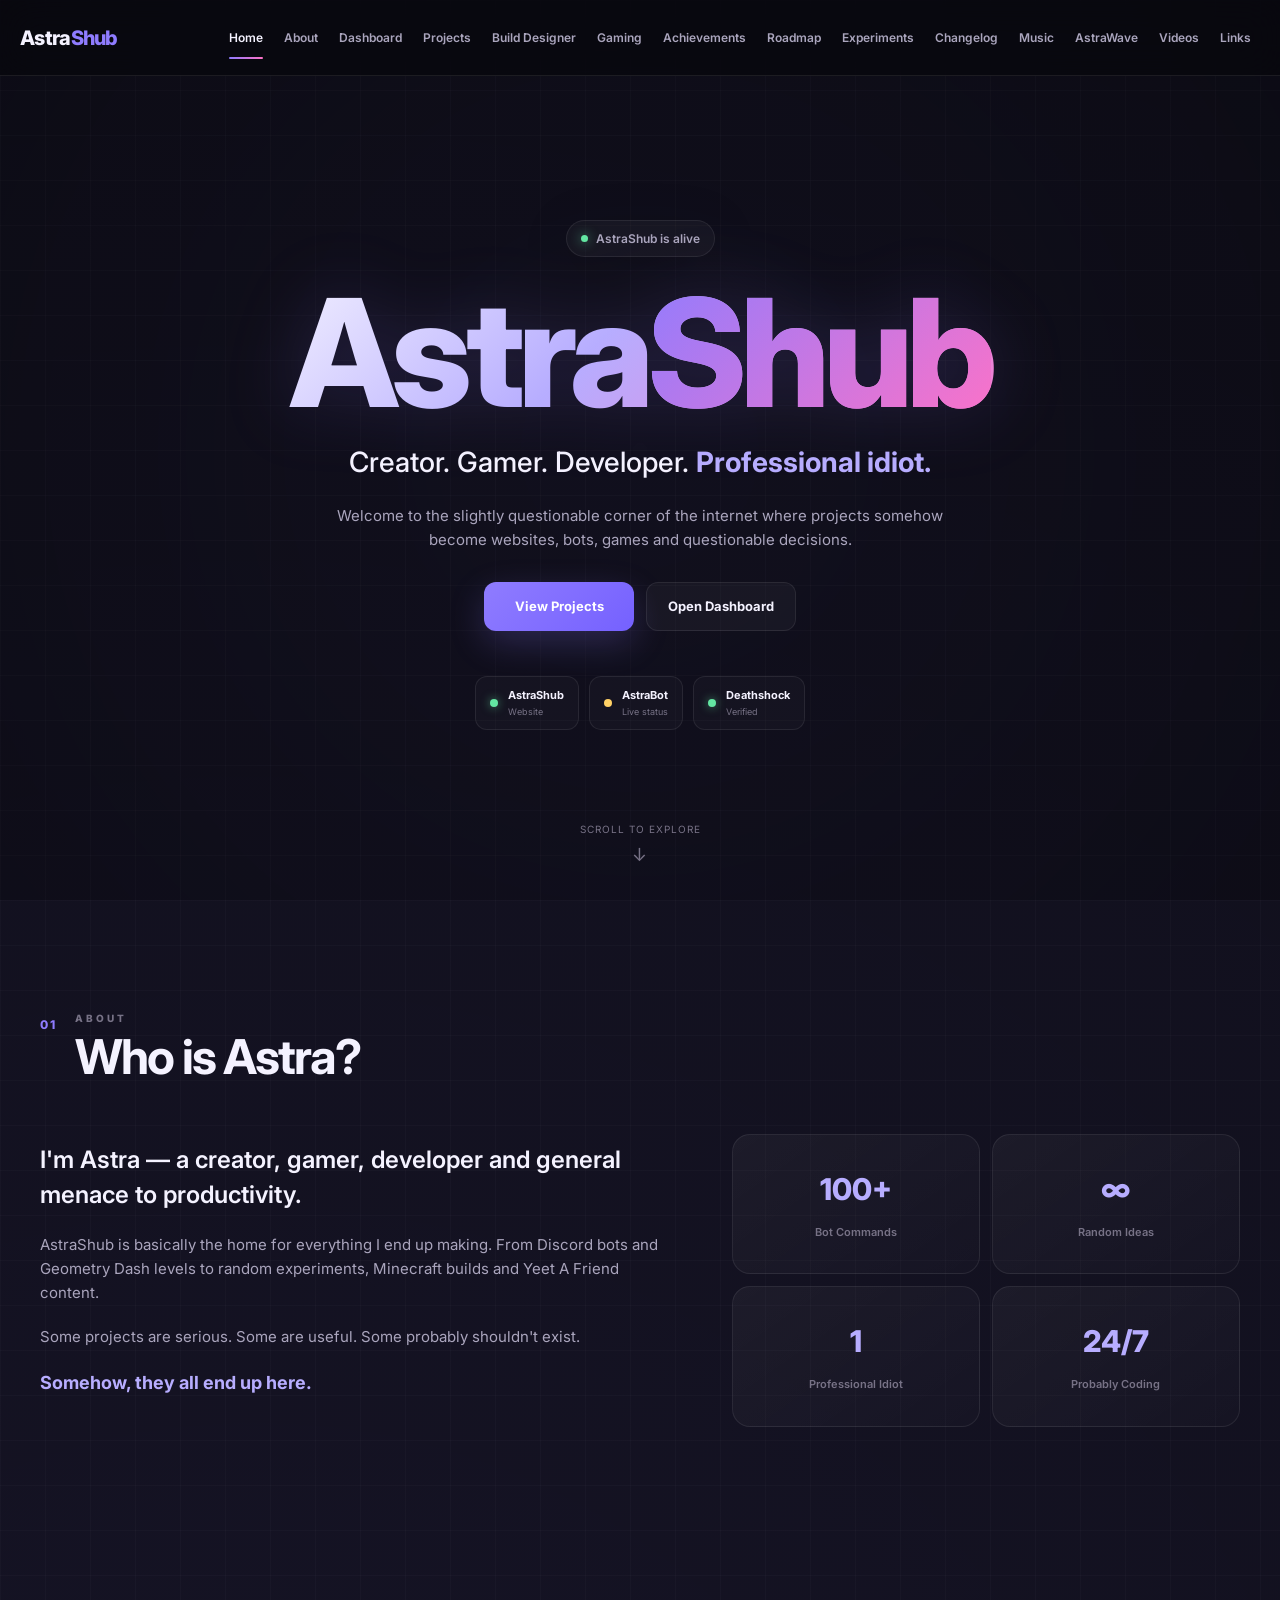
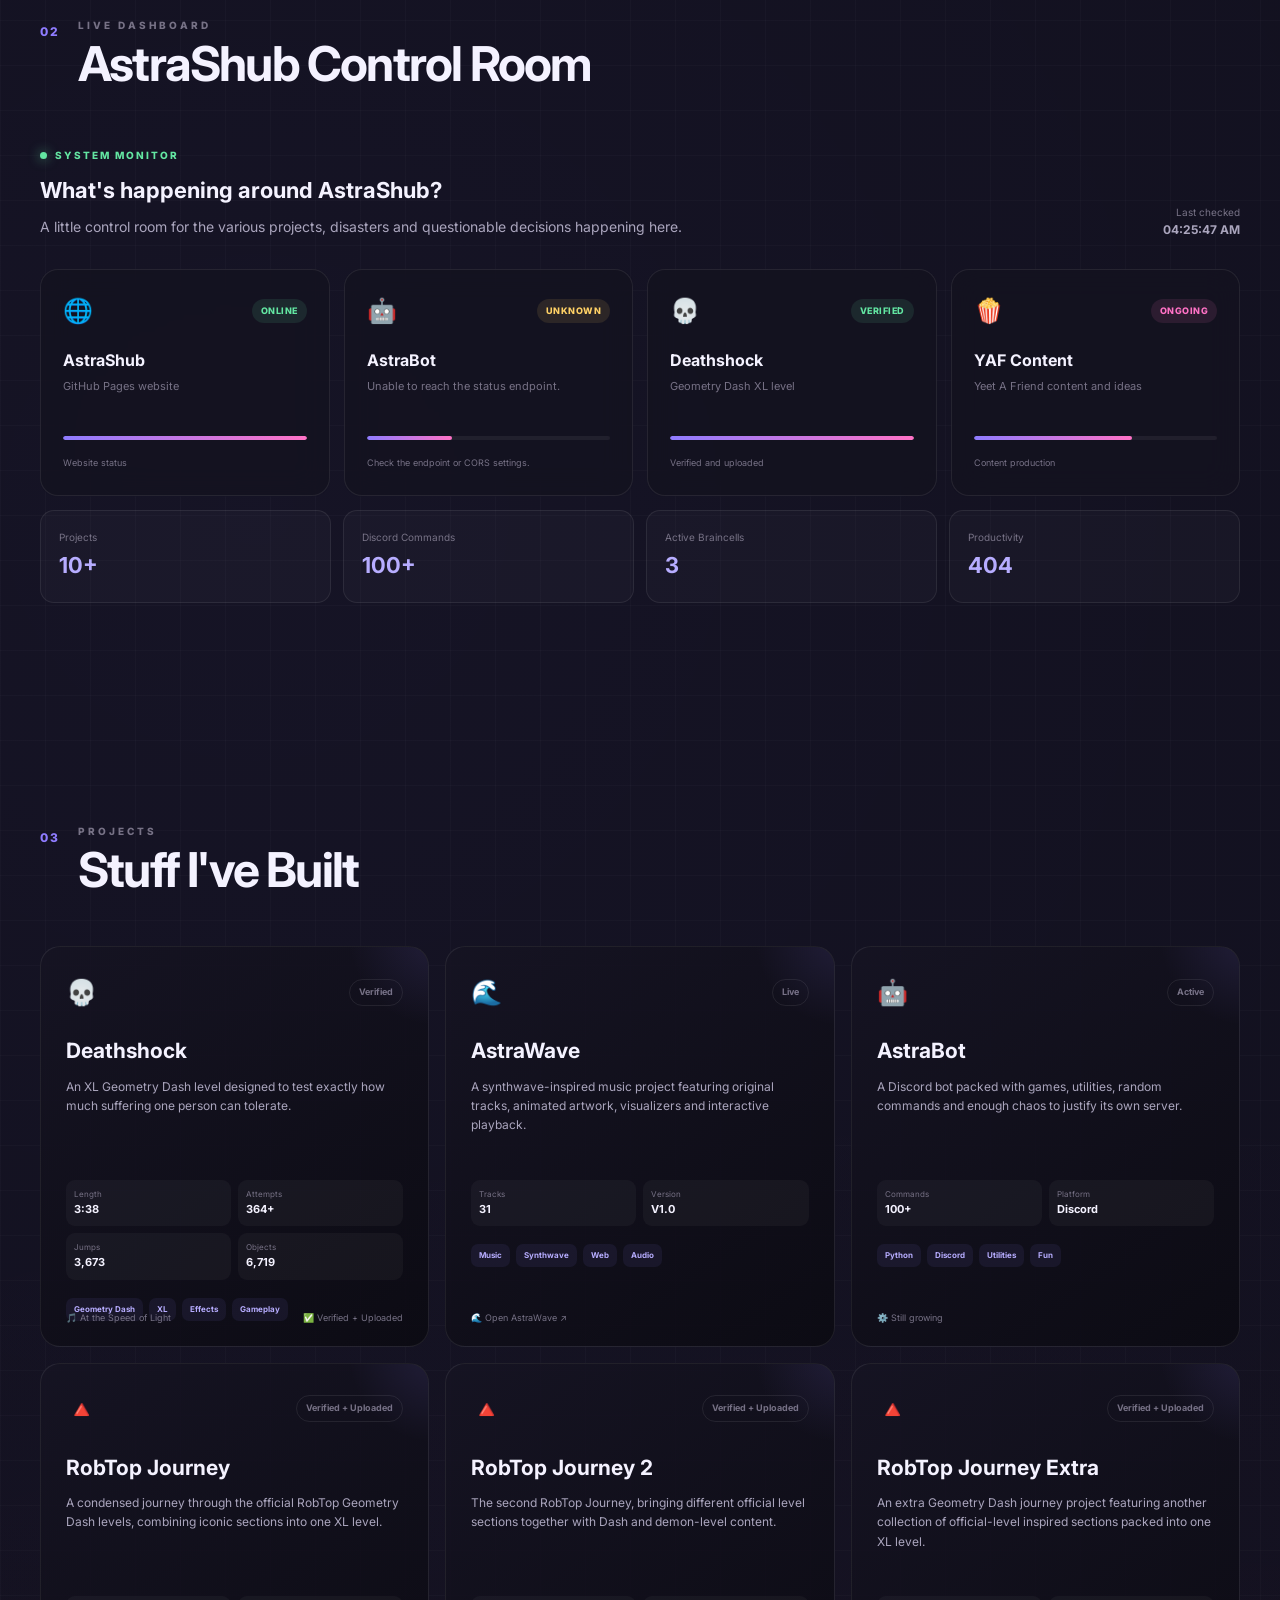
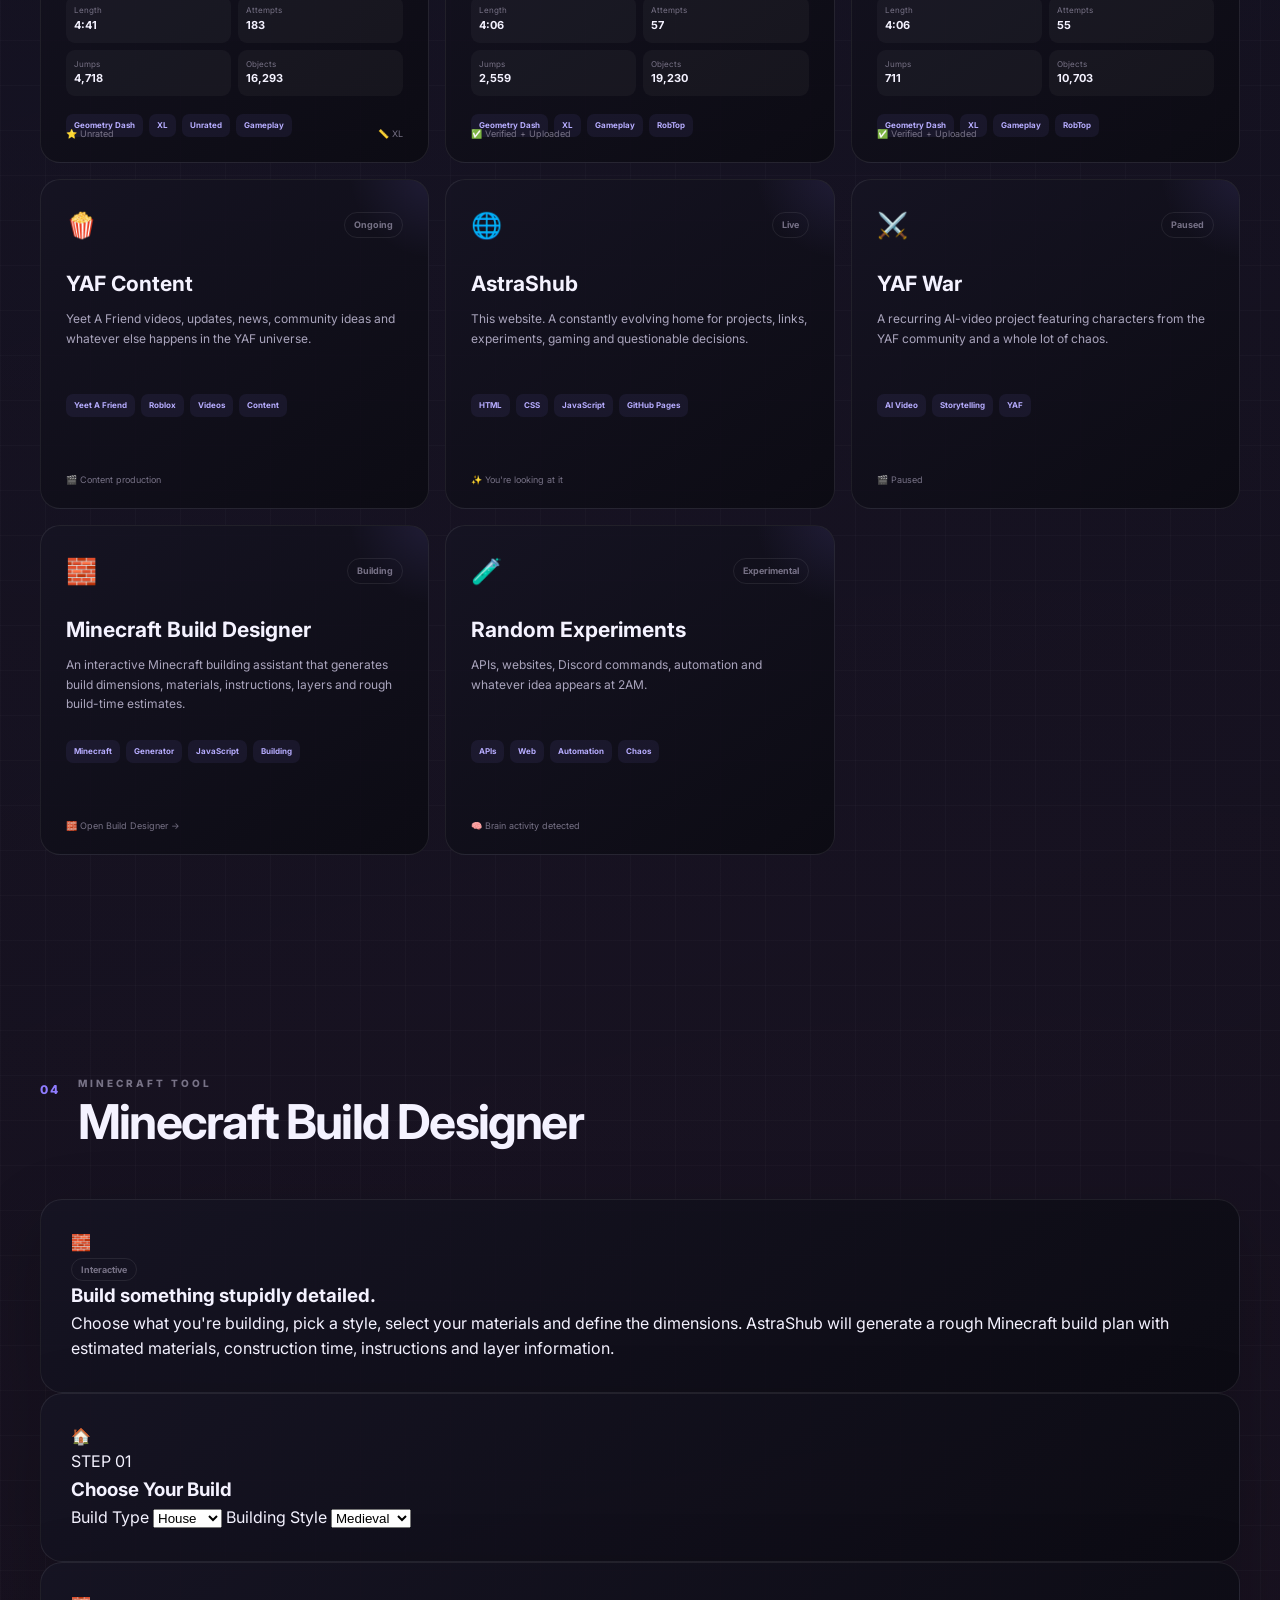
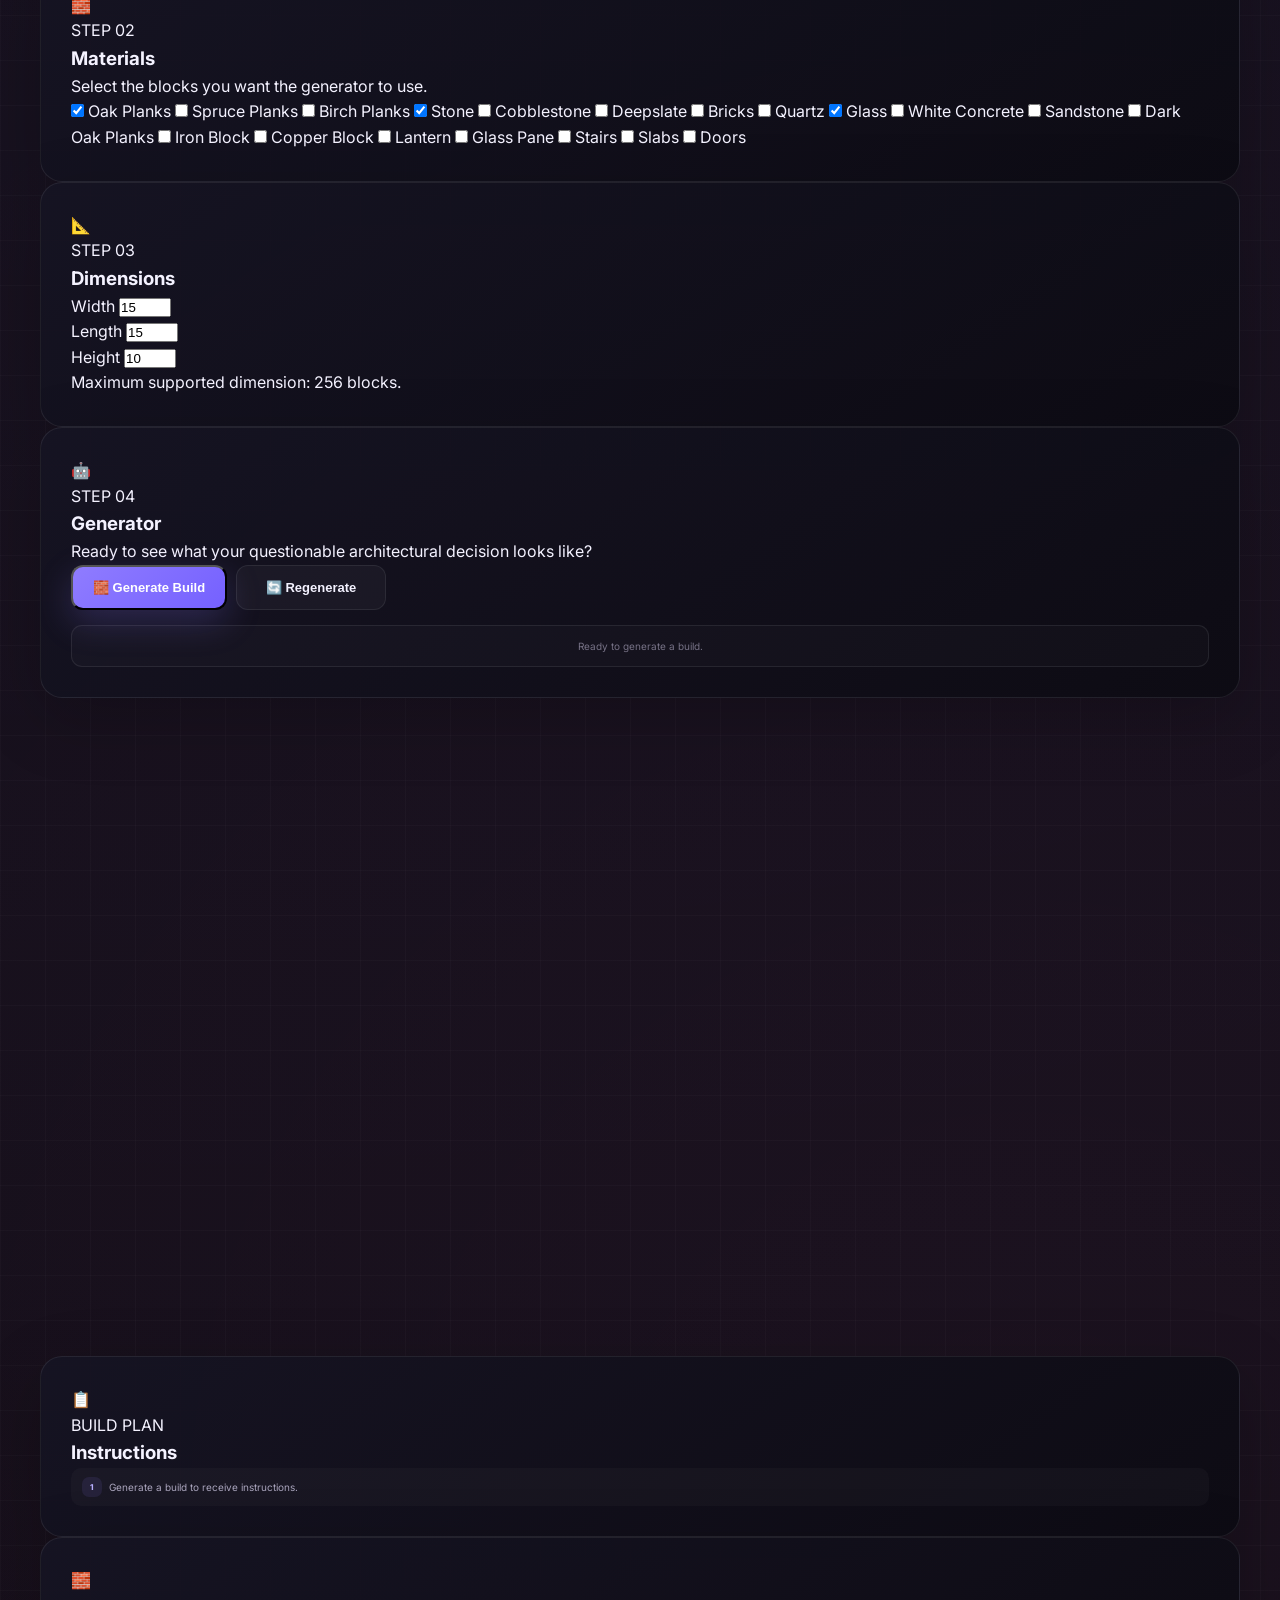
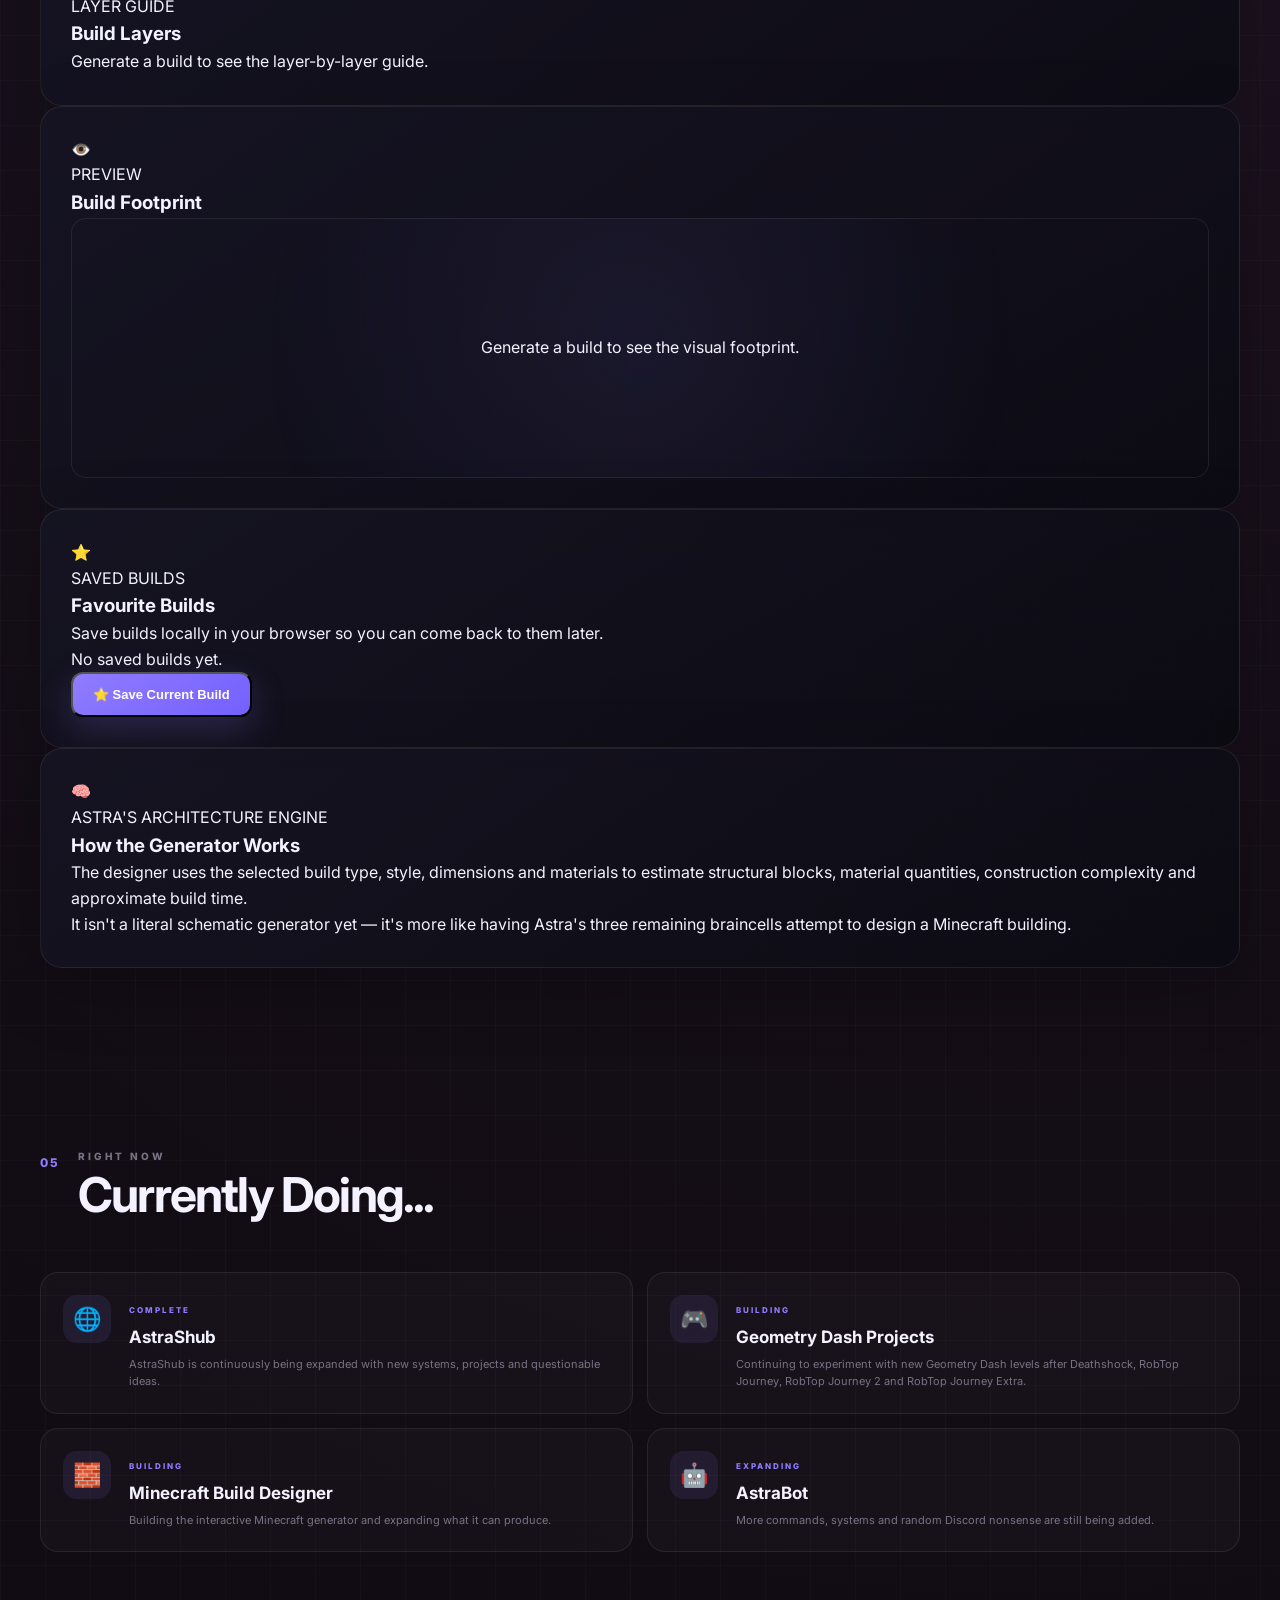
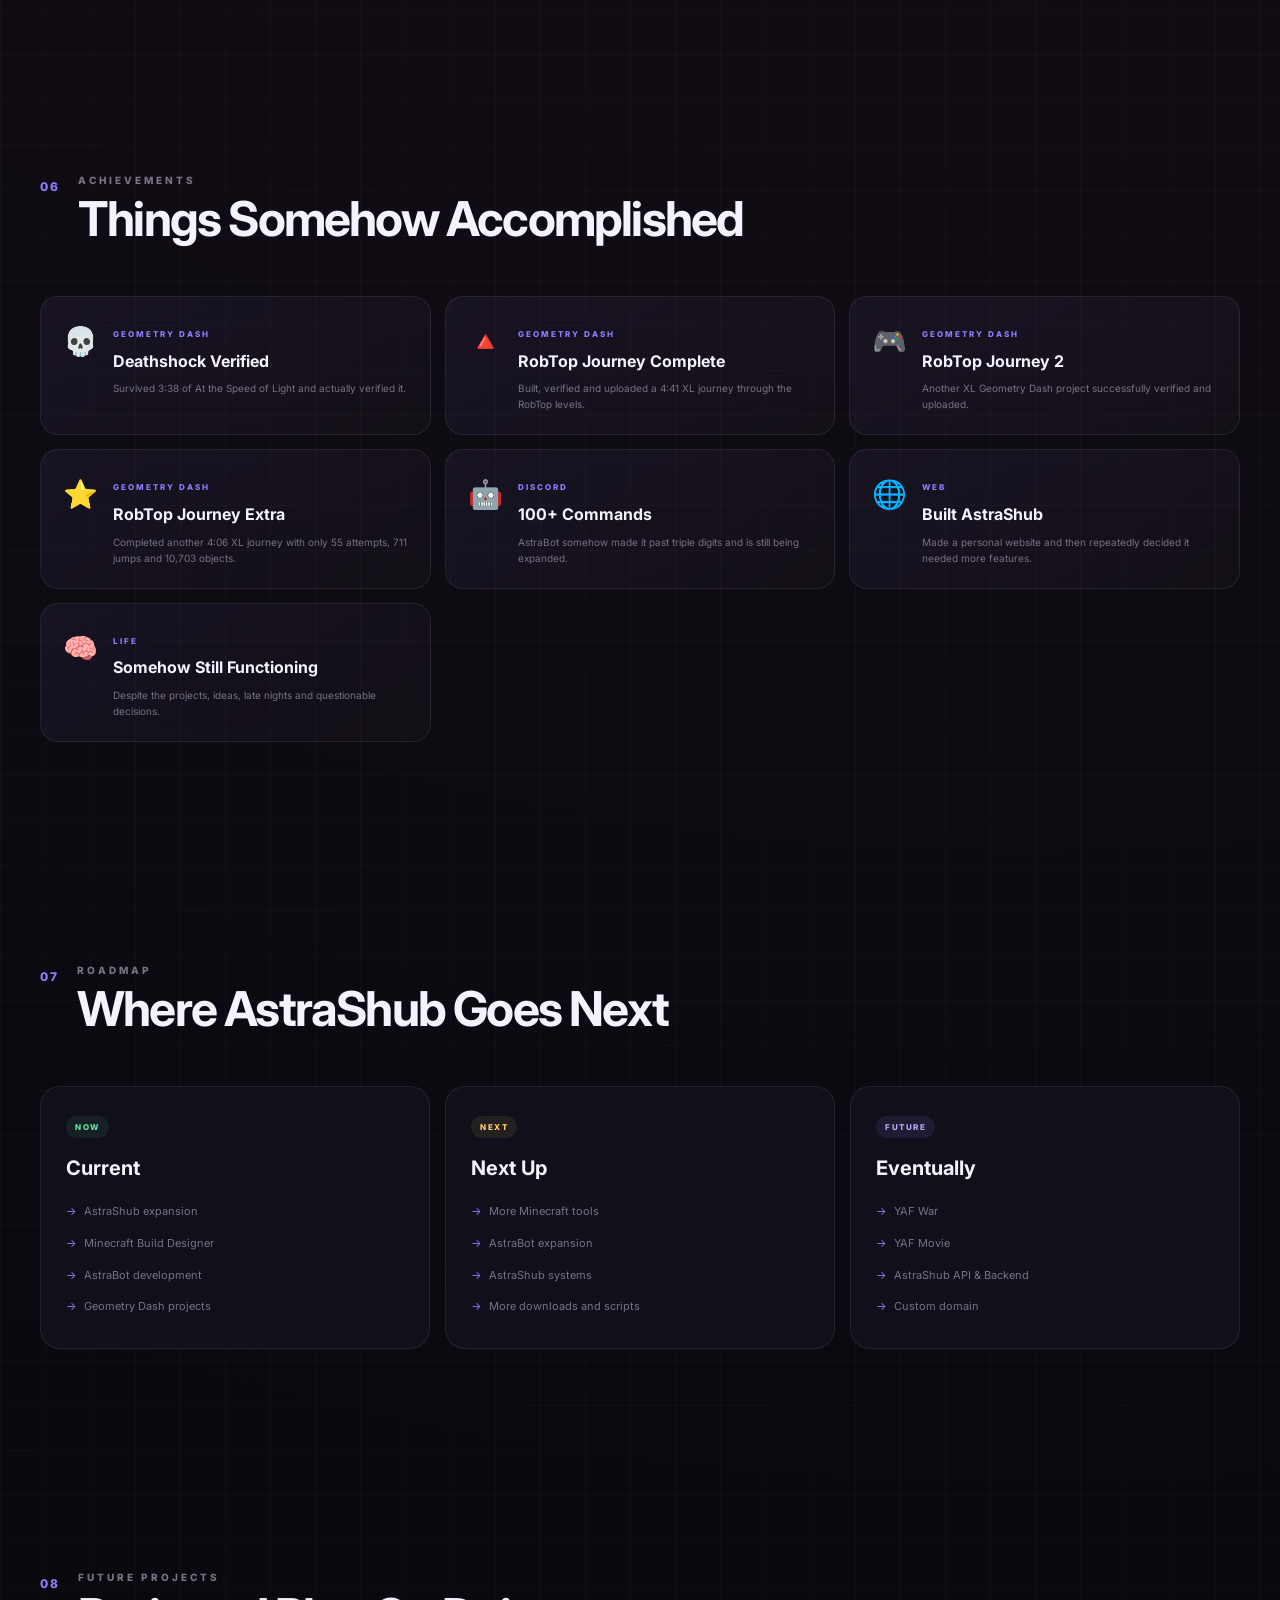
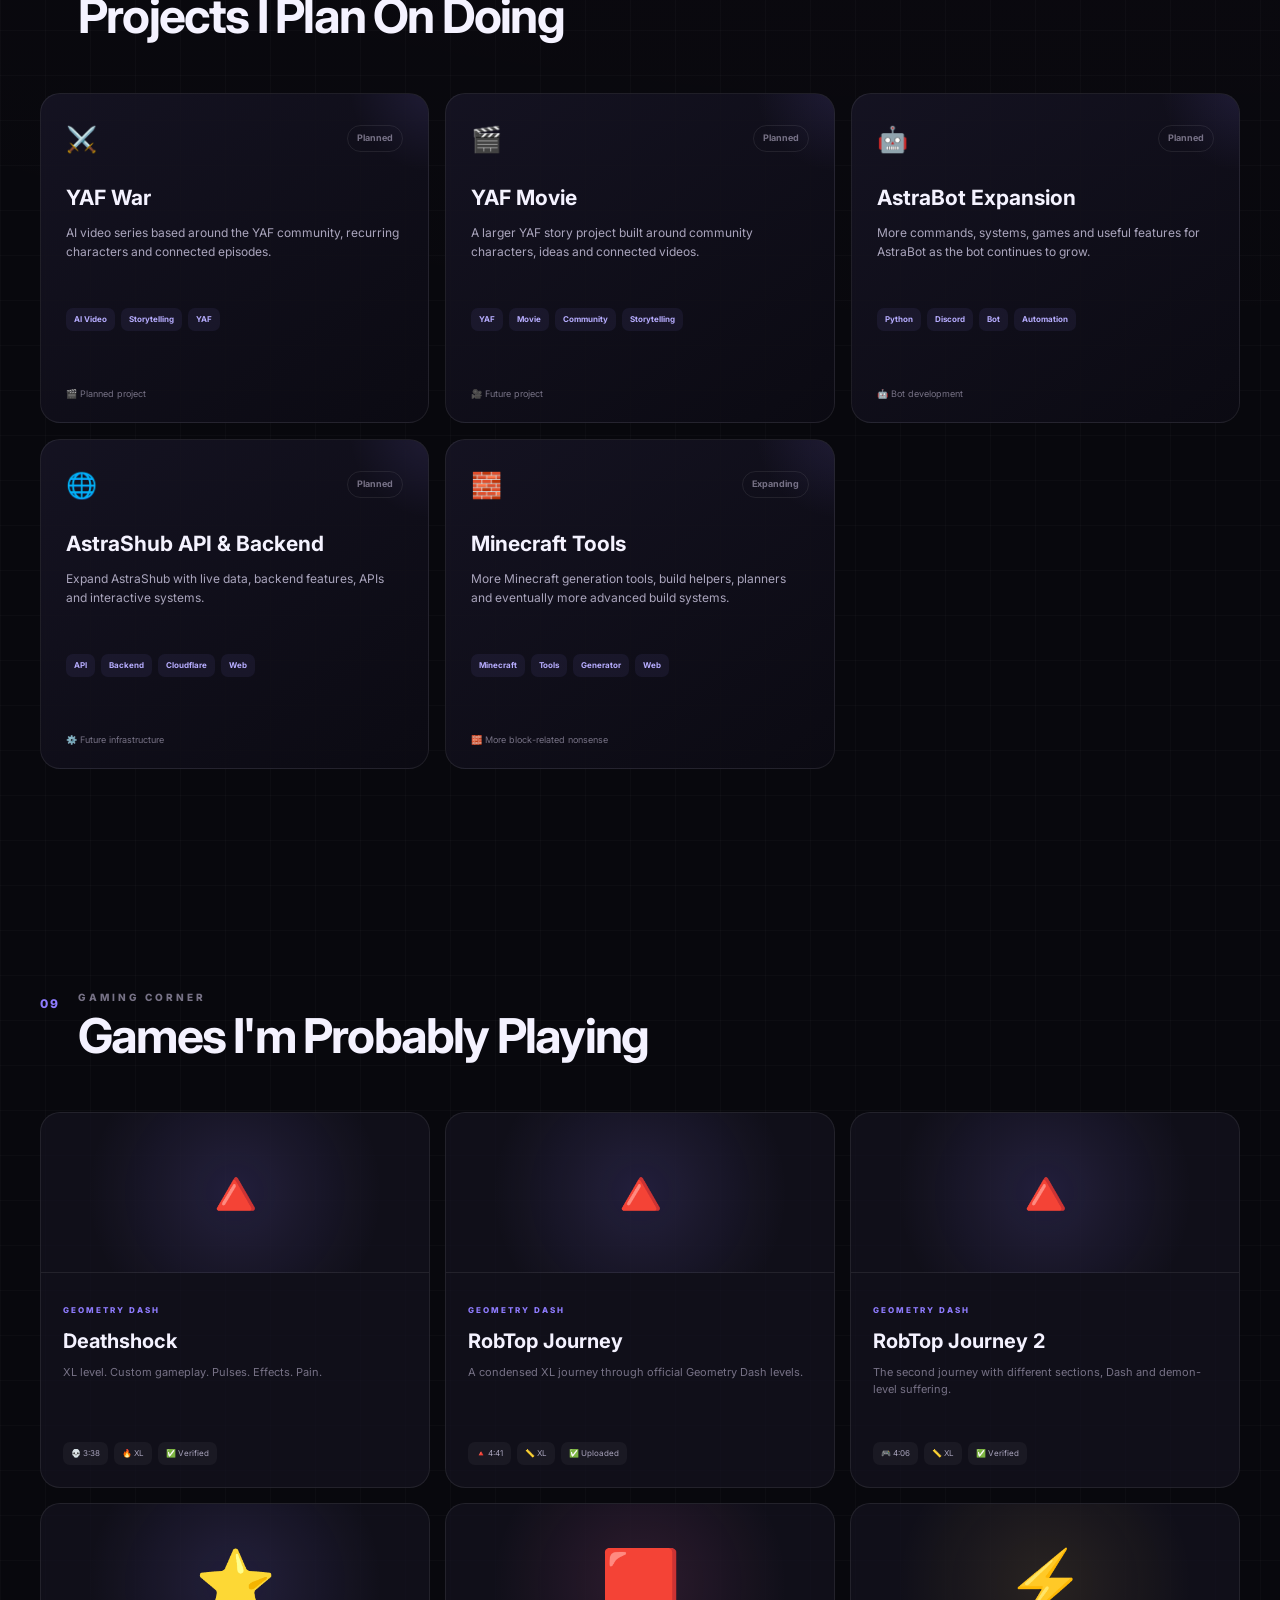
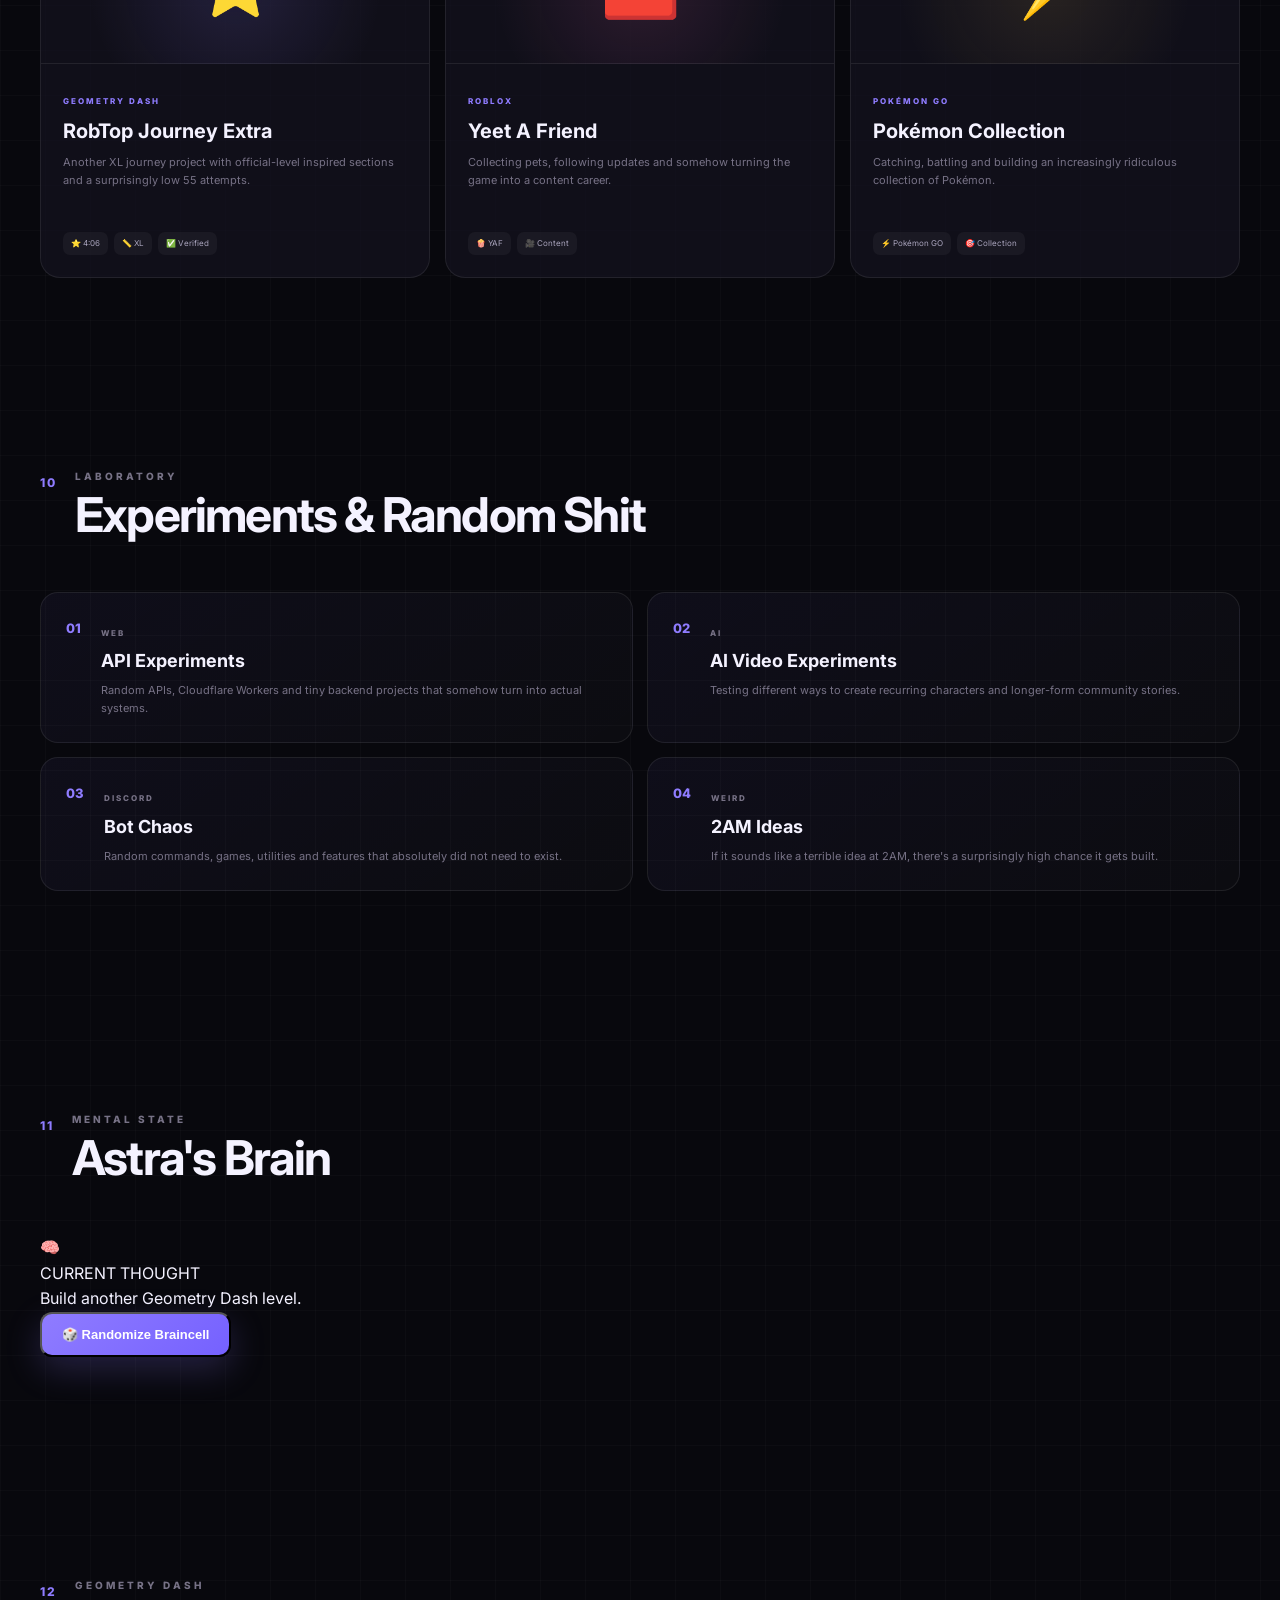
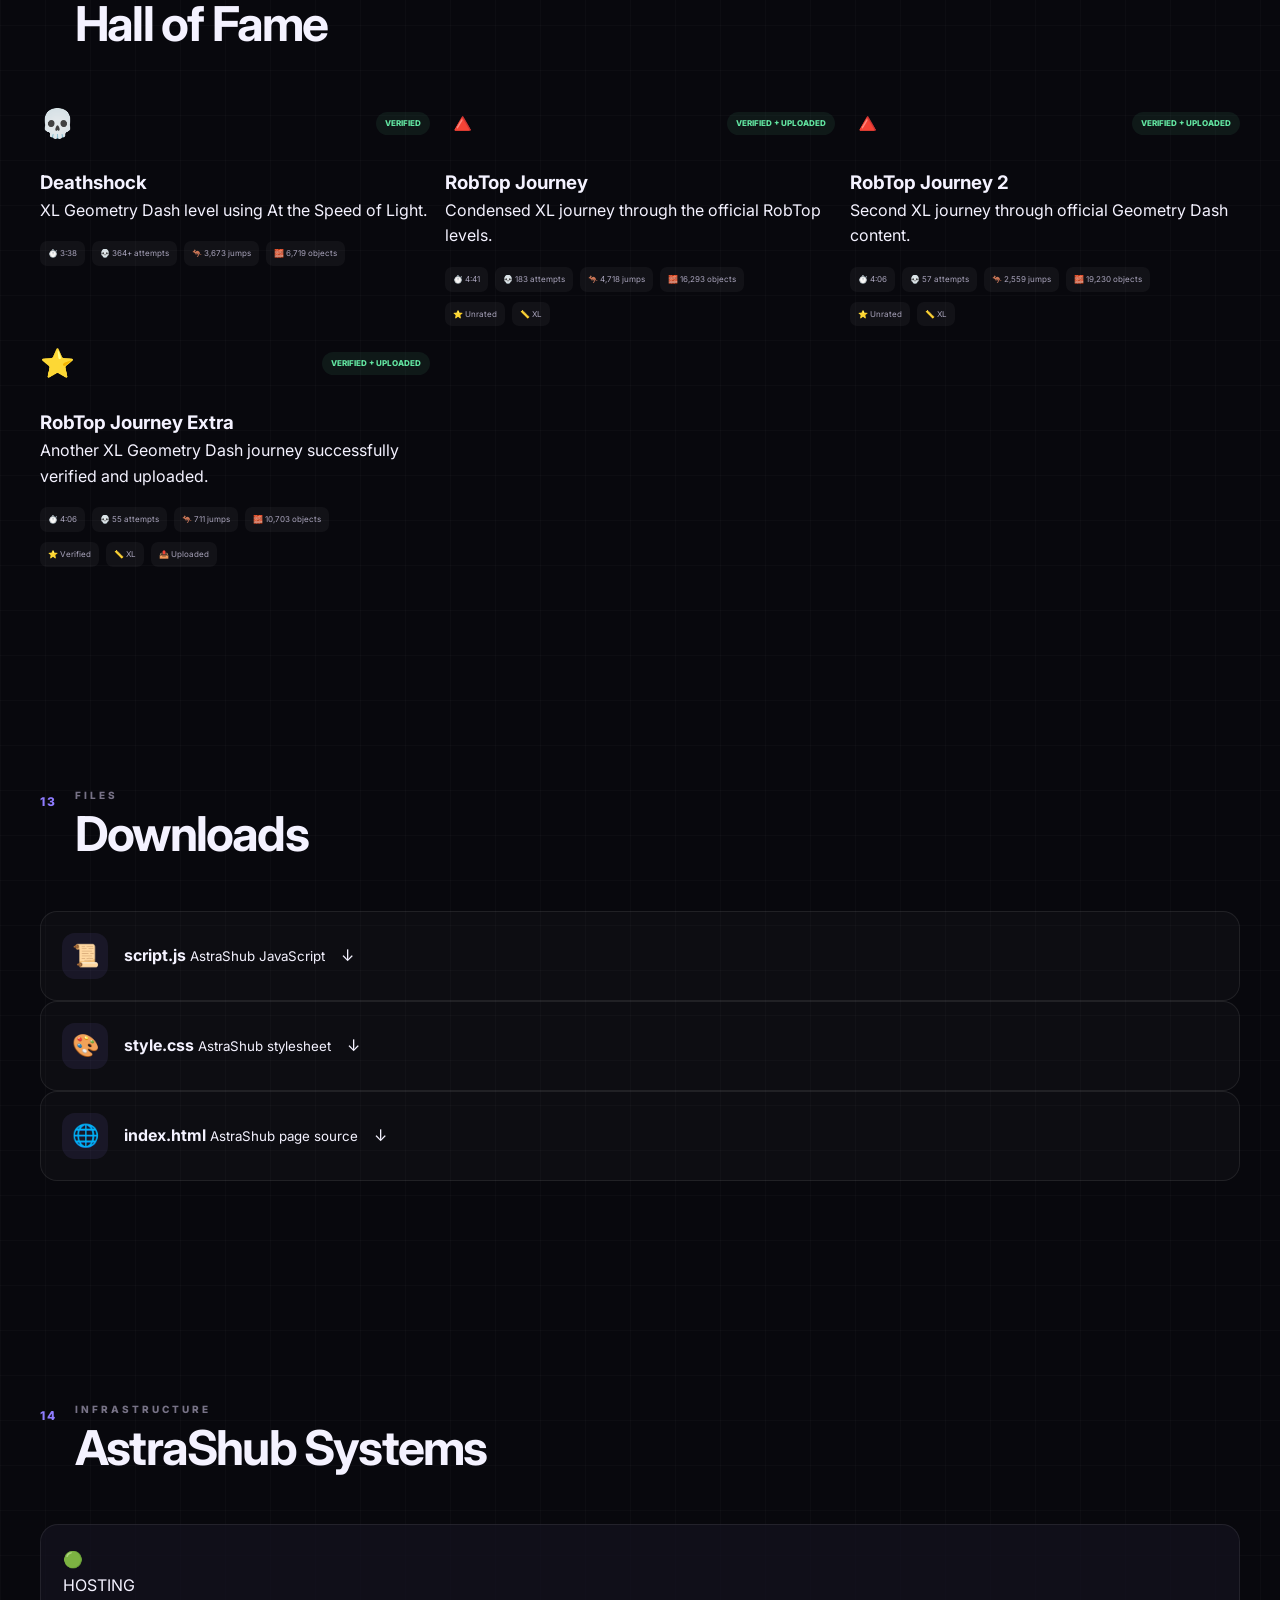
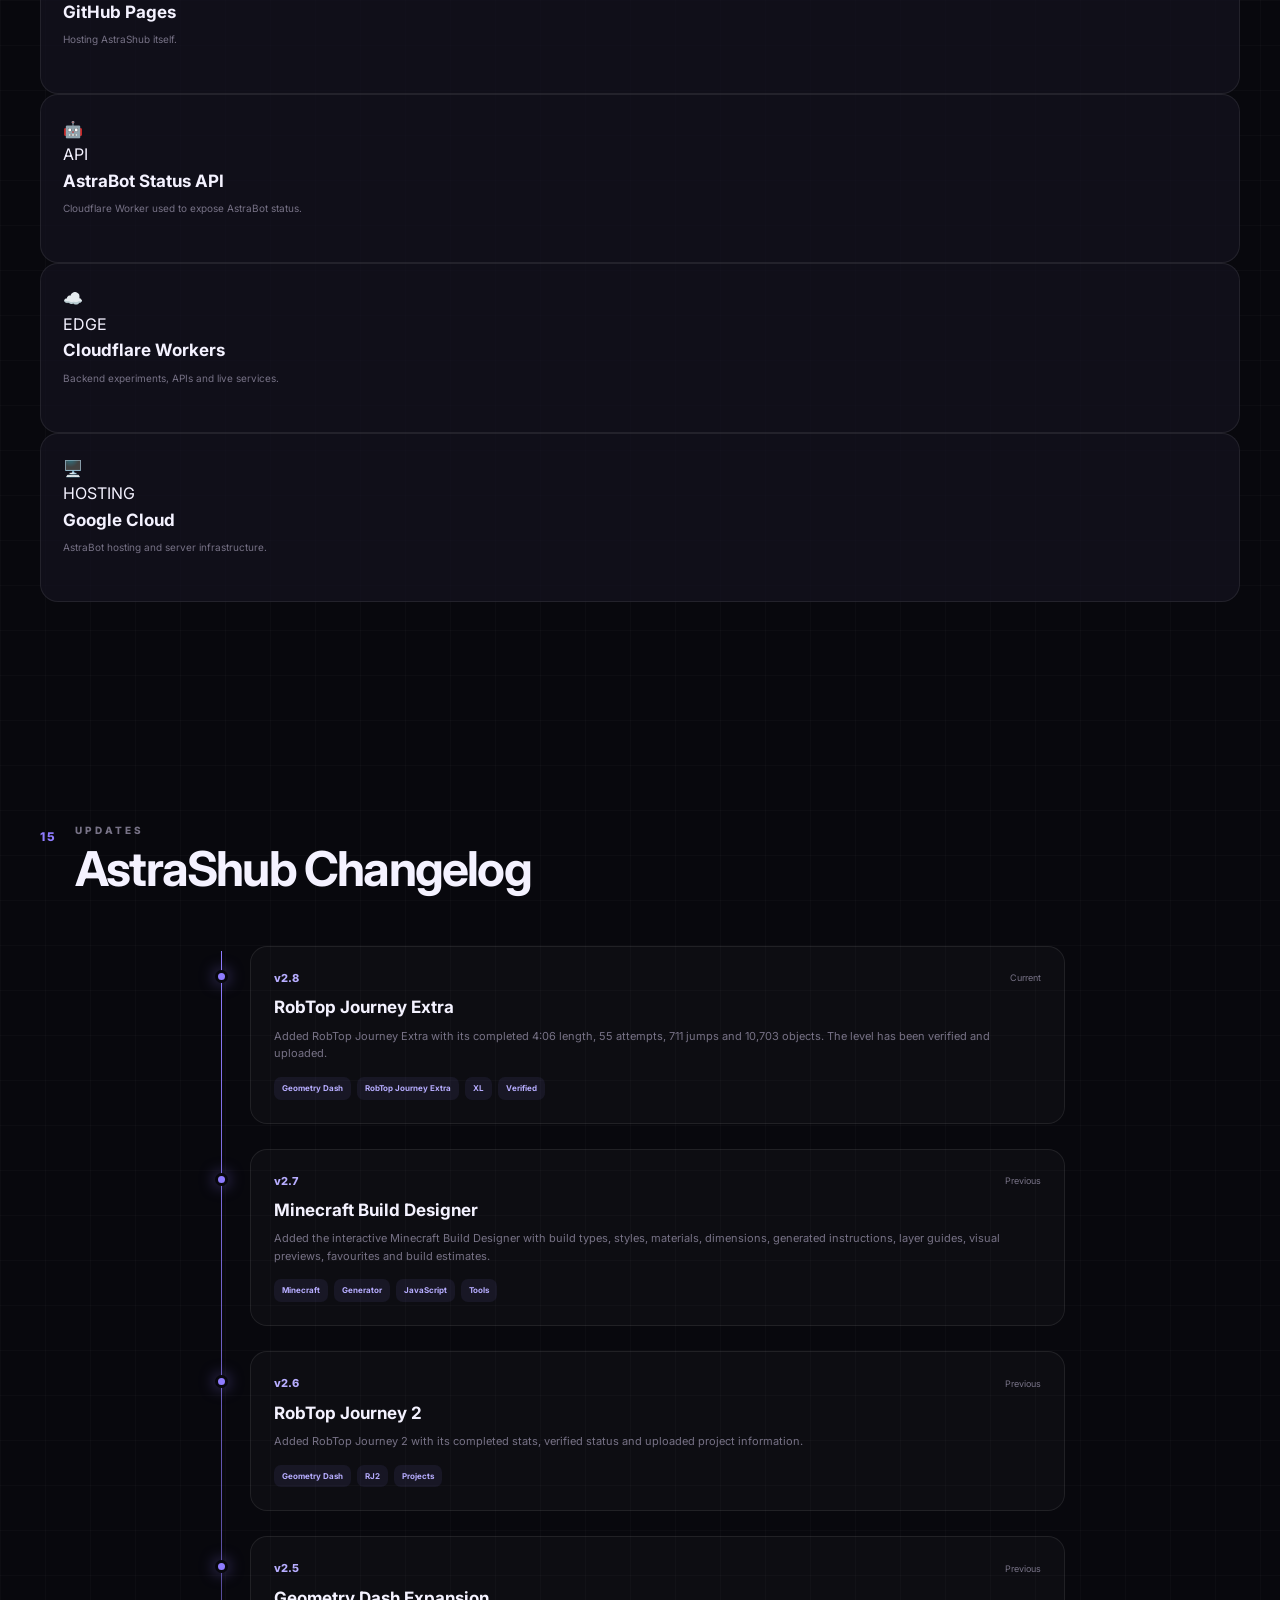
==== commit 2798f5a6: "Clean up index.html by removing comment sections Removed unnecessary comment sections to clean up th" ====
--- a/index.html
+++ b/index.html
@@ -942,10 +942,6 @@
     <div class="minecraft-designer">
 
 
-        <!-- =========================
-             DESIGNER INTRO
-             ========================= -->
-
         <div class="minecraft-build-card minecraft-designer-intro">
 
             <div class="minecraft-card-icon">
@@ -975,14 +971,8 @@
         </div>
 
 
-        <!-- =========================
-             BUILD OPTIONS
-             ========================= -->
-
         <div class="minecraft-builder-grid">
 
-
-            <!-- BUILD TYPE -->
 
             <article class="minecraft-build-card">
 
@@ -1085,8 +1075,6 @@
             </article>
 
 
-            <!-- MATERIALS -->
-
             <article class="minecraft-build-card">
 
                 <div class="minecraft-card-header">
@@ -1115,115 +1103,96 @@
 
                 <div class="minecraft-material-options">
 
-
                     <label class="minecraft-material-option">
                         <input type="checkbox" data-material="oak" checked>
                         <span>Oak Planks</span>
                     </label>
 
-
                     <label class="minecraft-material-option">
                         <input type="checkbox" data-material="spruce">
                         <span>Spruce Planks</span>
                     </label>
 
-
                     <label class="minecraft-material-option">
                         <input type="checkbox" data-material="birch">
                         <span>Birch Planks</span>
                     </label>
 
-
                     <label class="minecraft-material-option">
                         <input type="checkbox" data-material="stone" checked>
                         <span>Stone</span>
                     </label>
 
-
                     <label class="minecraft-material-option">
                         <input type="checkbox" data-material="cobblestone">
                         <span>Cobblestone</span>
                     </label>
 
-
                     <label class="minecraft-material-option">
                         <input type="checkbox" data-material="deepslate">
                         <span>Deepslate</span>
                     </label>
 
-
                     <label class="minecraft-material-option">
                         <input type="checkbox" data-material="bricks">
                         <span>Bricks</span>
                     </label>
 
-
                     <label class="minecraft-material-option">
                         <input type="checkbox" data-material="quartz">
                         <span>Quartz</span>
                     </label>
 
-
                     <label class="minecraft-material-option">
                         <input type="checkbox" data-material="glass" checked>
                         <span>Glass</span>
                     </label>
 
-
                     <label class="minecraft-material-option">
                         <input type="checkbox" data-material="concrete">
                         <span>White Concrete</span>
                     </label>
 
-
                     <label class="minecraft-material-option">
                         <input type="checkbox" data-material="sandstone">
                         <span>Sandstone</span>
                     </label>
 
-
                     <label class="minecraft-material-option">
                         <input type="checkbox" data-material="dark_oak">
                         <span>Dark Oak Planks</span>
                     </label>
 
-
                     <label class="minecraft-material-option">
                         <input type="checkbox" data-material="iron">
                         <span>Iron Block</span>
                     </label>
 
-
                     <label class="minecraft-material-option">
                         <input type="checkbox" data-material="copper">
                         <span>Copper Block</span>
                     </label>
 
-
                     <label class="minecraft-material-option">
                         <input type="checkbox" data-material="lantern">
                         <span>Lantern</span>
                     </label>
 
-
                     <label class="minecraft-material-option">
                         <input type="checkbox" data-material="glass_pane">
                         <span>Glass Pane</span>
                     </label>
 
-
                     <label class="minecraft-material-option">
                         <input type="checkbox" data-material="stairs">
                         <span>Stairs</span>
                     </label>
 
-
                     <label class="minecraft-material-option">
                         <input type="checkbox" data-material="slabs">
                         <span>Slabs</span>
                     </label>
 
-
                     <label class="minecraft-material-option">
                         <input type="checkbox" data-material="doors">
                         <span>Doors</span>
@@ -1234,8 +1203,6 @@
             </article>
 
 
-            <!-- DIMENSIONS -->
-
             <article class="minecraft-build-card">
 
                 <div class="minecraft-card-header">
@@ -1258,7 +1225,6 @@
 
 
                 <div class="minecraft-dimension-grid">
-
 
                     <div class="minecraft-input-group">
 
@@ -1320,8 +1286,6 @@
             </article>
 
 
-            <!-- GENERATOR -->
-
             <article class="minecraft-build-card">
 
                 <div class="minecraft-card-header">
@@ -1383,14 +1347,8 @@
         </div>
 
 
-        <!-- =========================
-             RESULTS
-             ========================= -->
-
         <div class="minecraft-results-grid">
 
-
-            <!-- SUMMARY -->
 
             <article class="minecraft-build-card minecraft-result-card">
 
@@ -1458,8 +1416,6 @@
 
             </article>
 
-
-            <!-- MATERIAL LIST -->
 
             <article class="minecraft-build-card">
 
@@ -1503,8 +1459,6 @@
             </article>
 
 
-            <!-- TIME -->
-
             <article class="minecraft-build-card">
 
                 <div class="minecraft-card-header">
@@ -1540,8 +1494,6 @@
 
             </article>
 
-
-            <!-- INSTRUCTIONS -->
 
             <article class="minecraft-build-card minecraft-instructions-card">
 
@@ -1576,8 +1528,6 @@
             </article>
 
 
-            <!-- LAYERS -->
-
             <article class="minecraft-build-card">
 
                 <div class="minecraft-card-header">
@@ -1611,8 +1561,6 @@
             </article>
 
 
-            <!-- VISUAL -->
-
             <article class="minecraft-build-card minecraft-visual-card">
 
                 <div class="minecraft-card-header">
@@ -1648,10 +1596,6 @@
         </div>
 
 
-        <!-- =========================
-             FAVOURITES
-             ========================= -->
-
         <div class="minecraft-build-card minecraft-favourites-card">
 
             <div class="minecraft-card-header">
@@ -1700,10 +1644,6 @@
         </div>
 
 
-        <!-- =========================
-             EXTRA BUILD INFO
-             ========================= -->
-
         <div class="minecraft-build-card minecraft-builder-footer-card">
 
             <div class="minecraft-card-header">
@@ -2687,6 +2627,7 @@
             <p
                 id="brain-result"
                 class="brain-result"
+                aria-live="polite"
             >
                 Build another Geometry Dash level.
             </p>
@@ -2695,6 +2636,7 @@
                 id="brain-randomize"
                 class="button primary-button"
                 type="button"
+                aria-label="Randomize Astra's current braincell thought"
             >
                 🎲 Randomize Braincell
             </button>
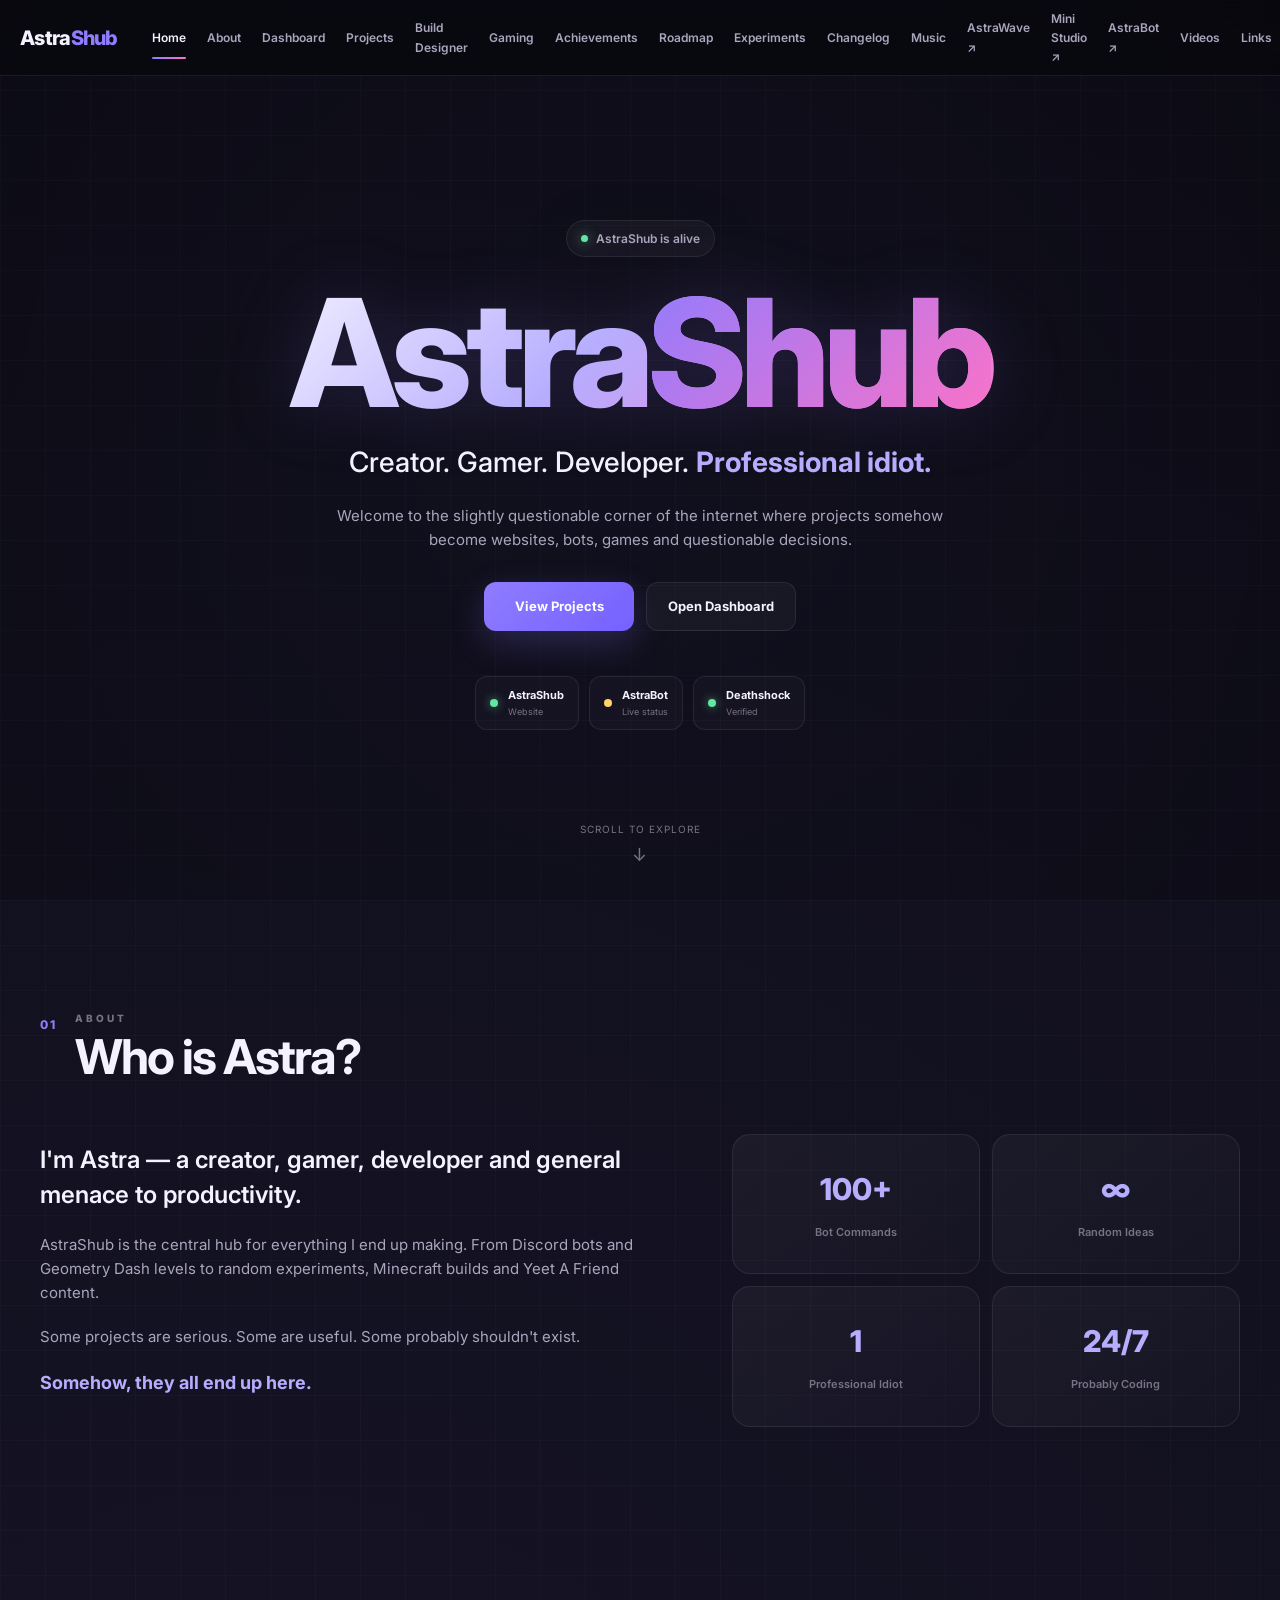
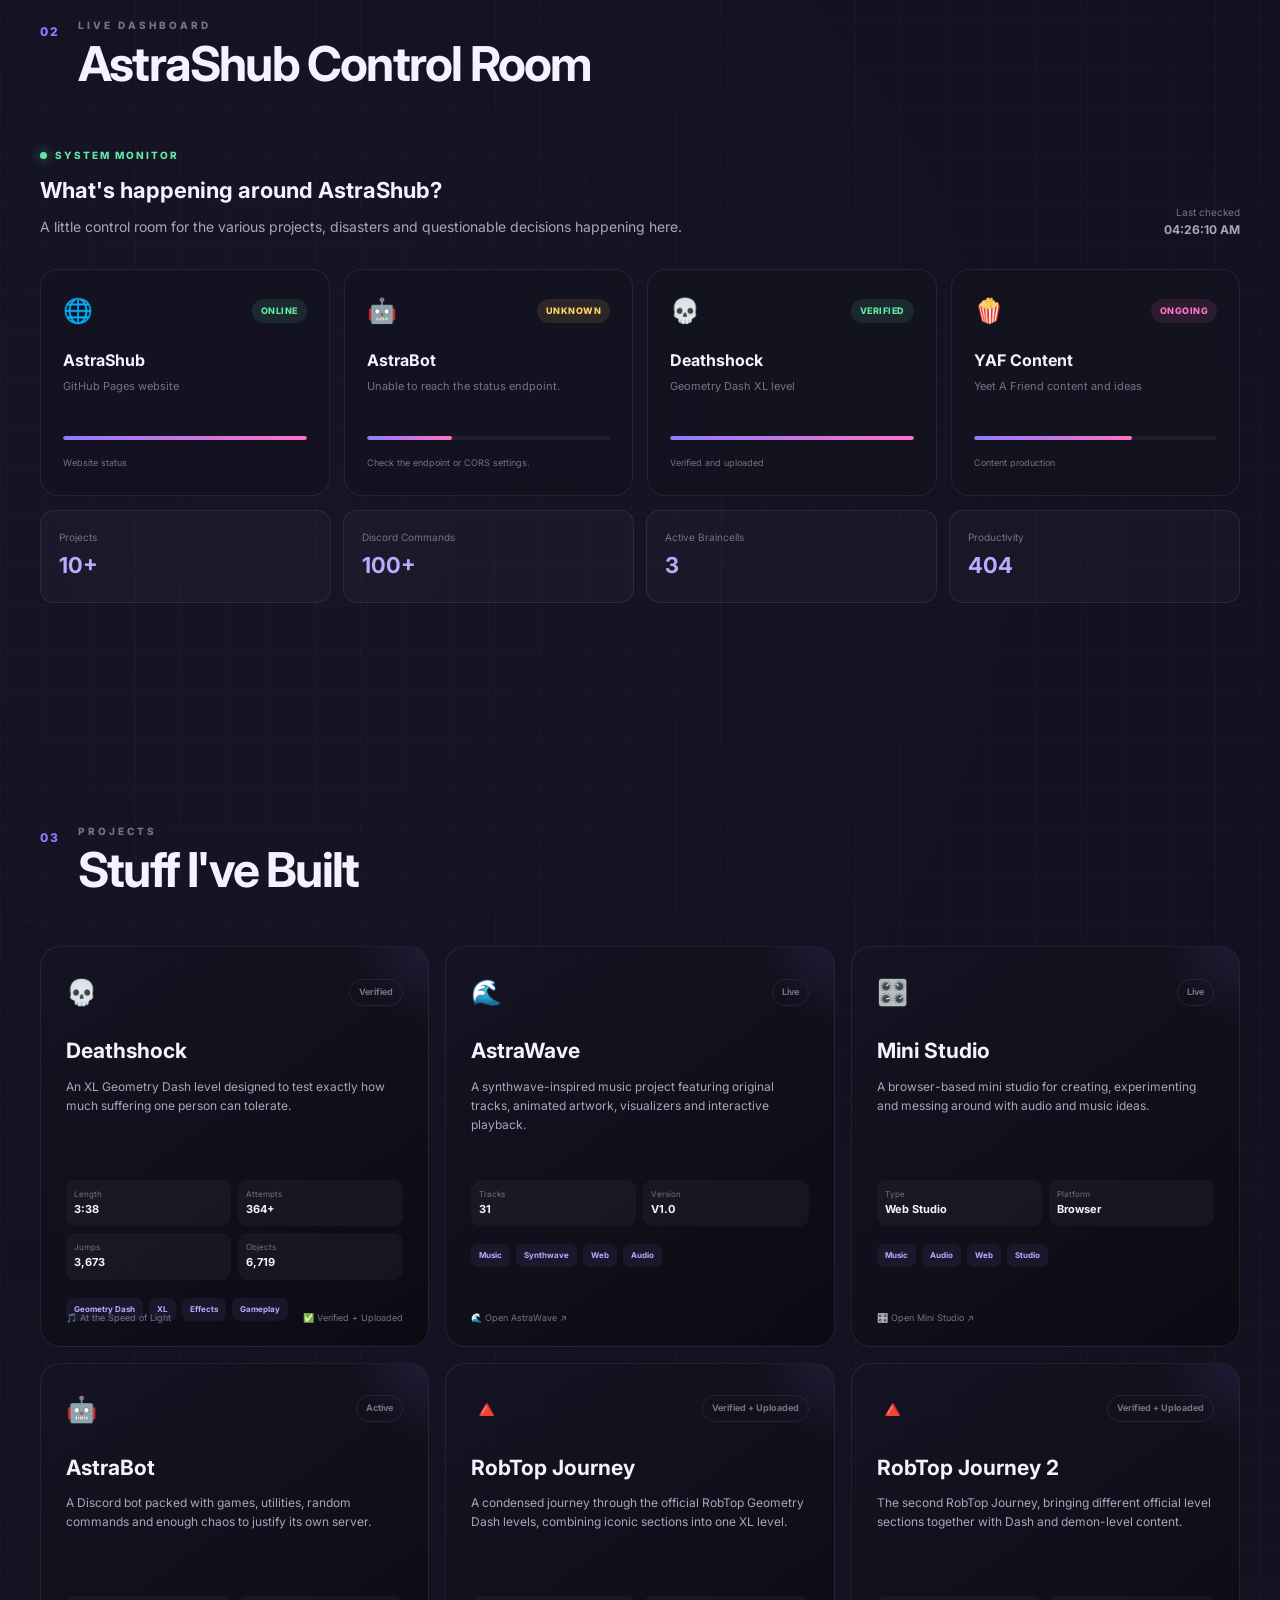
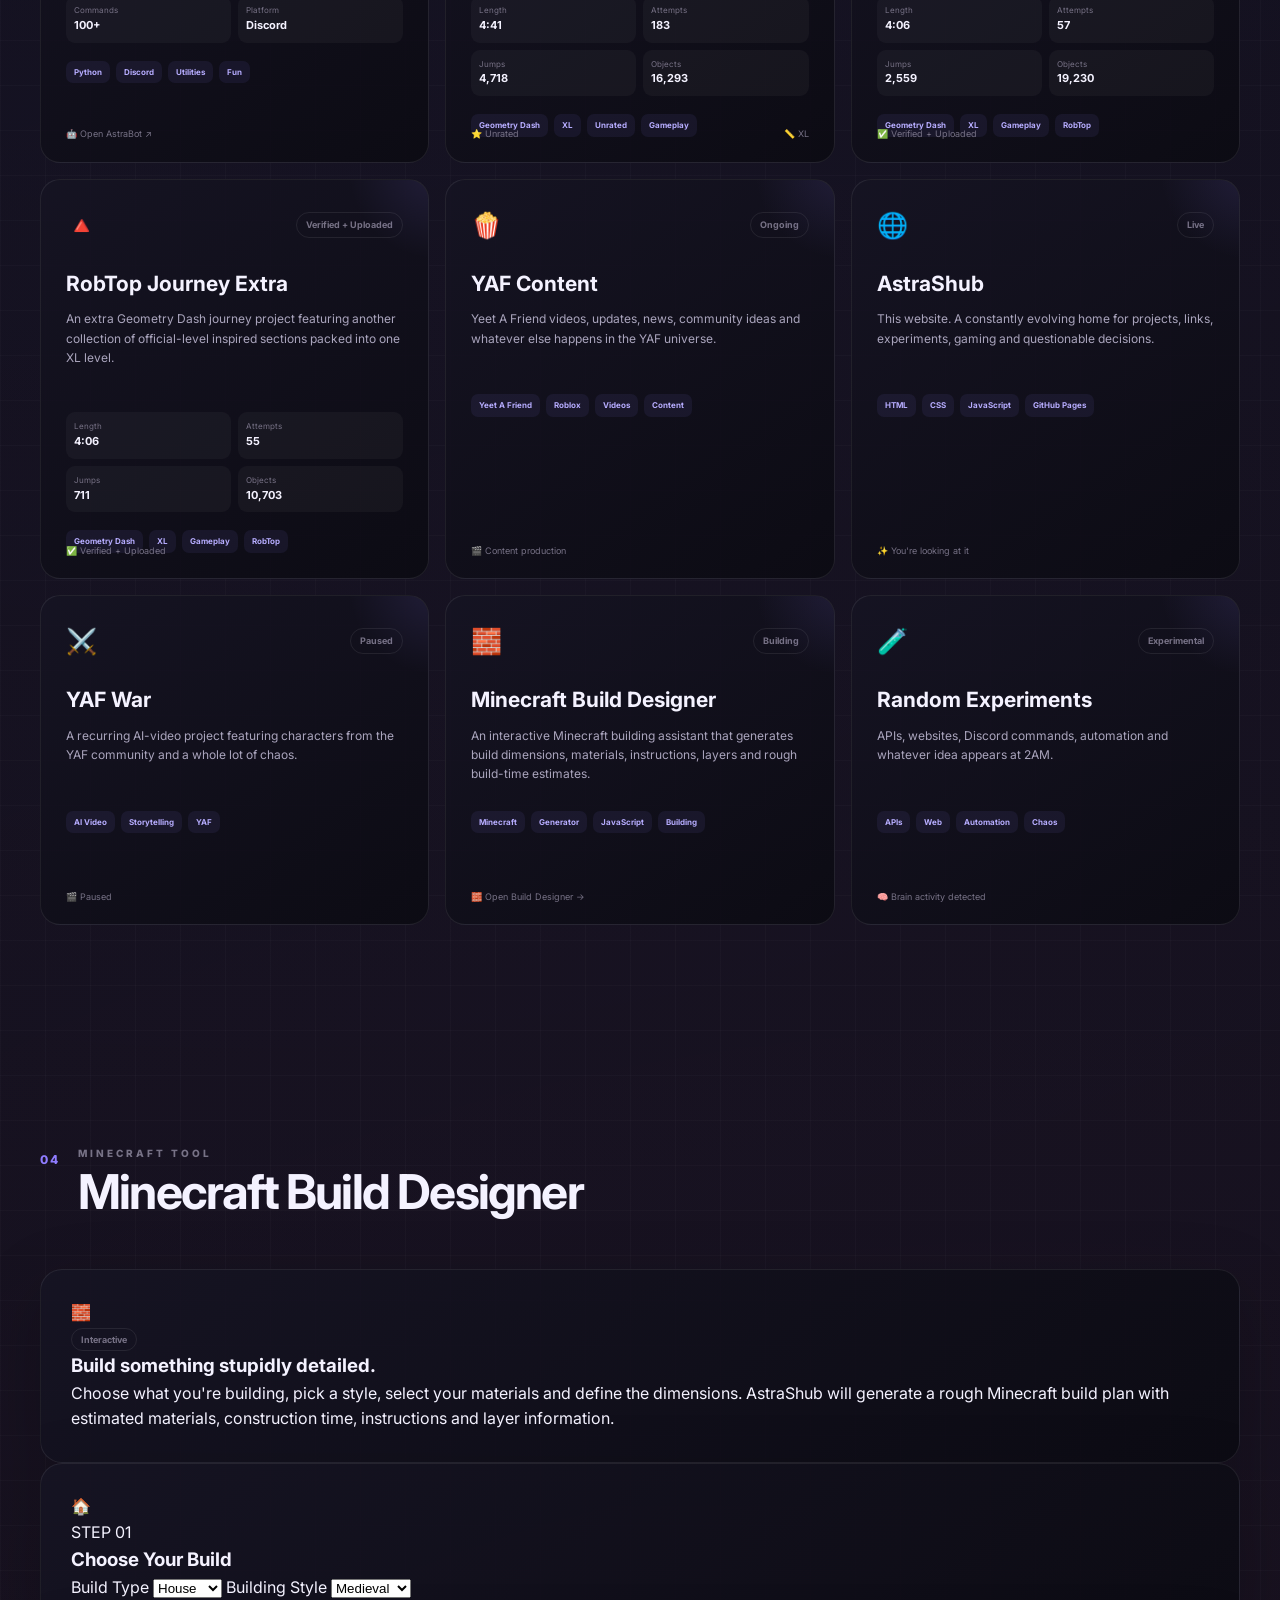
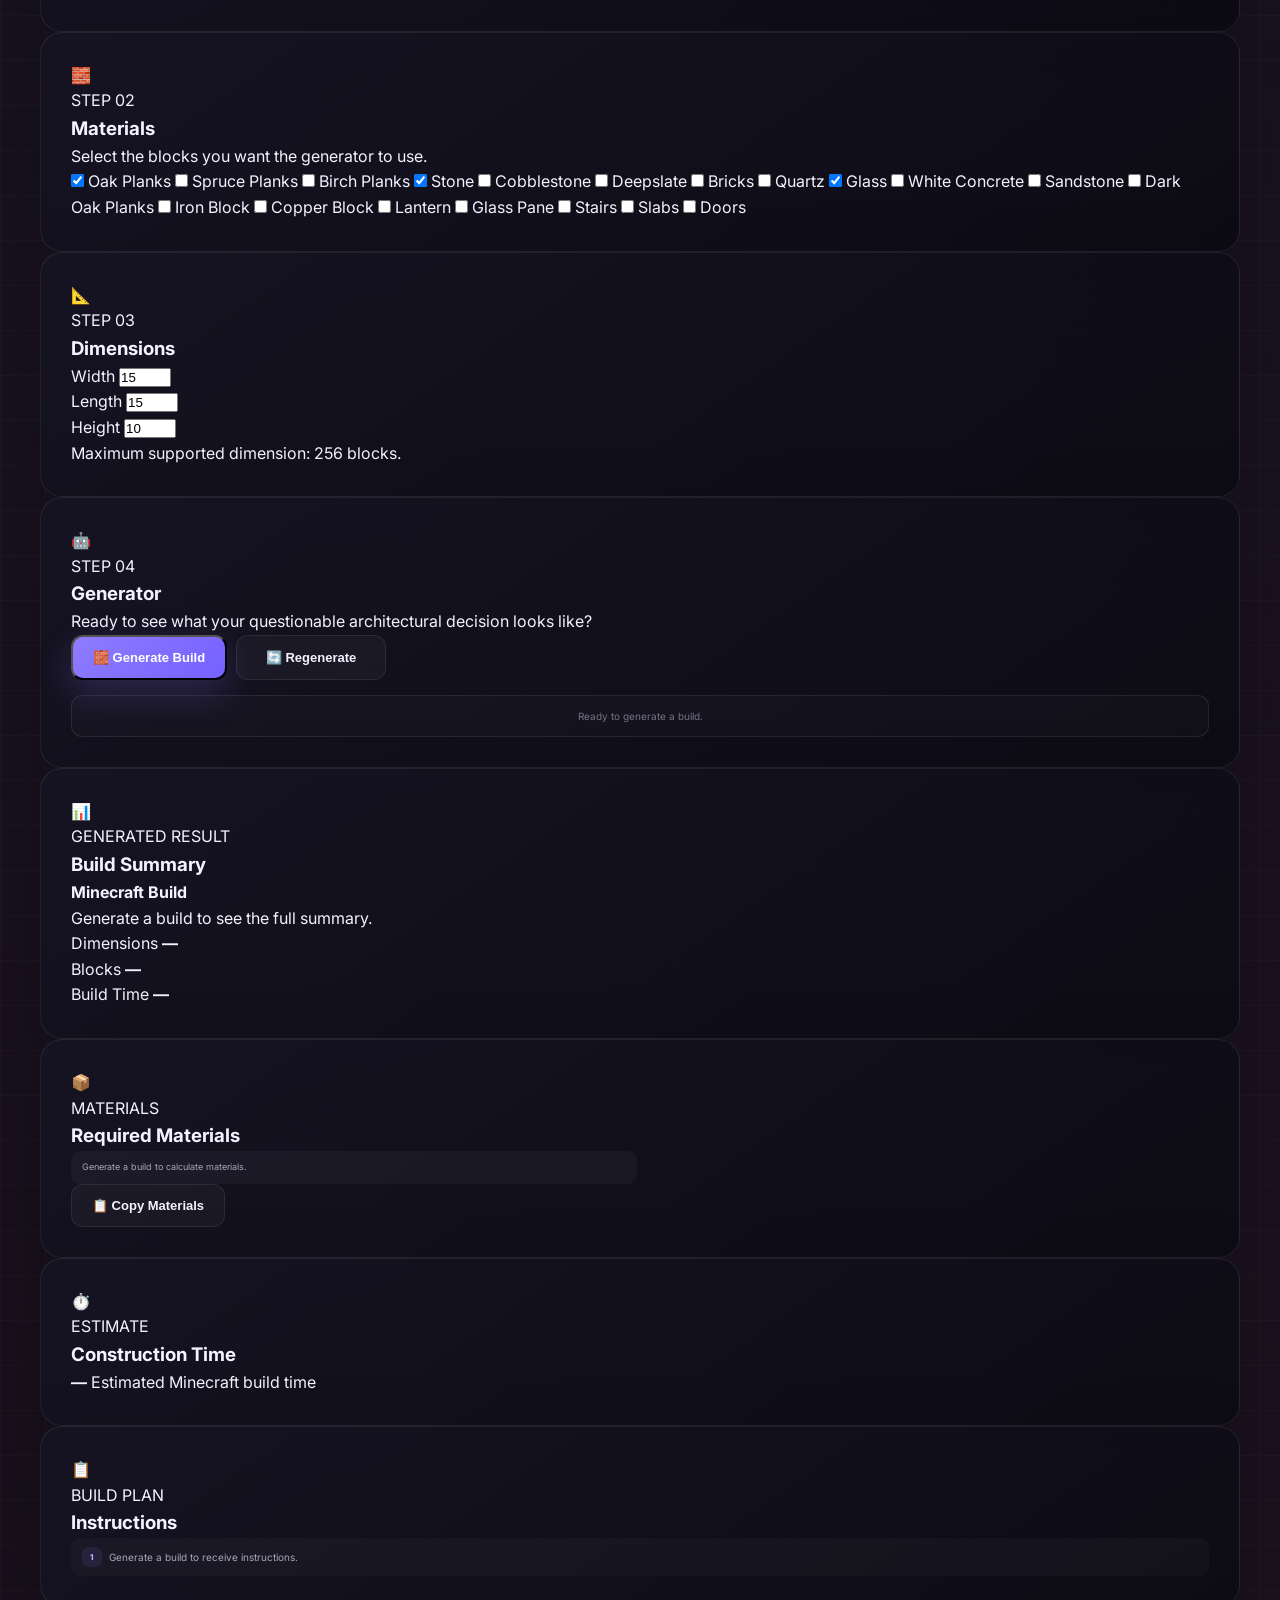
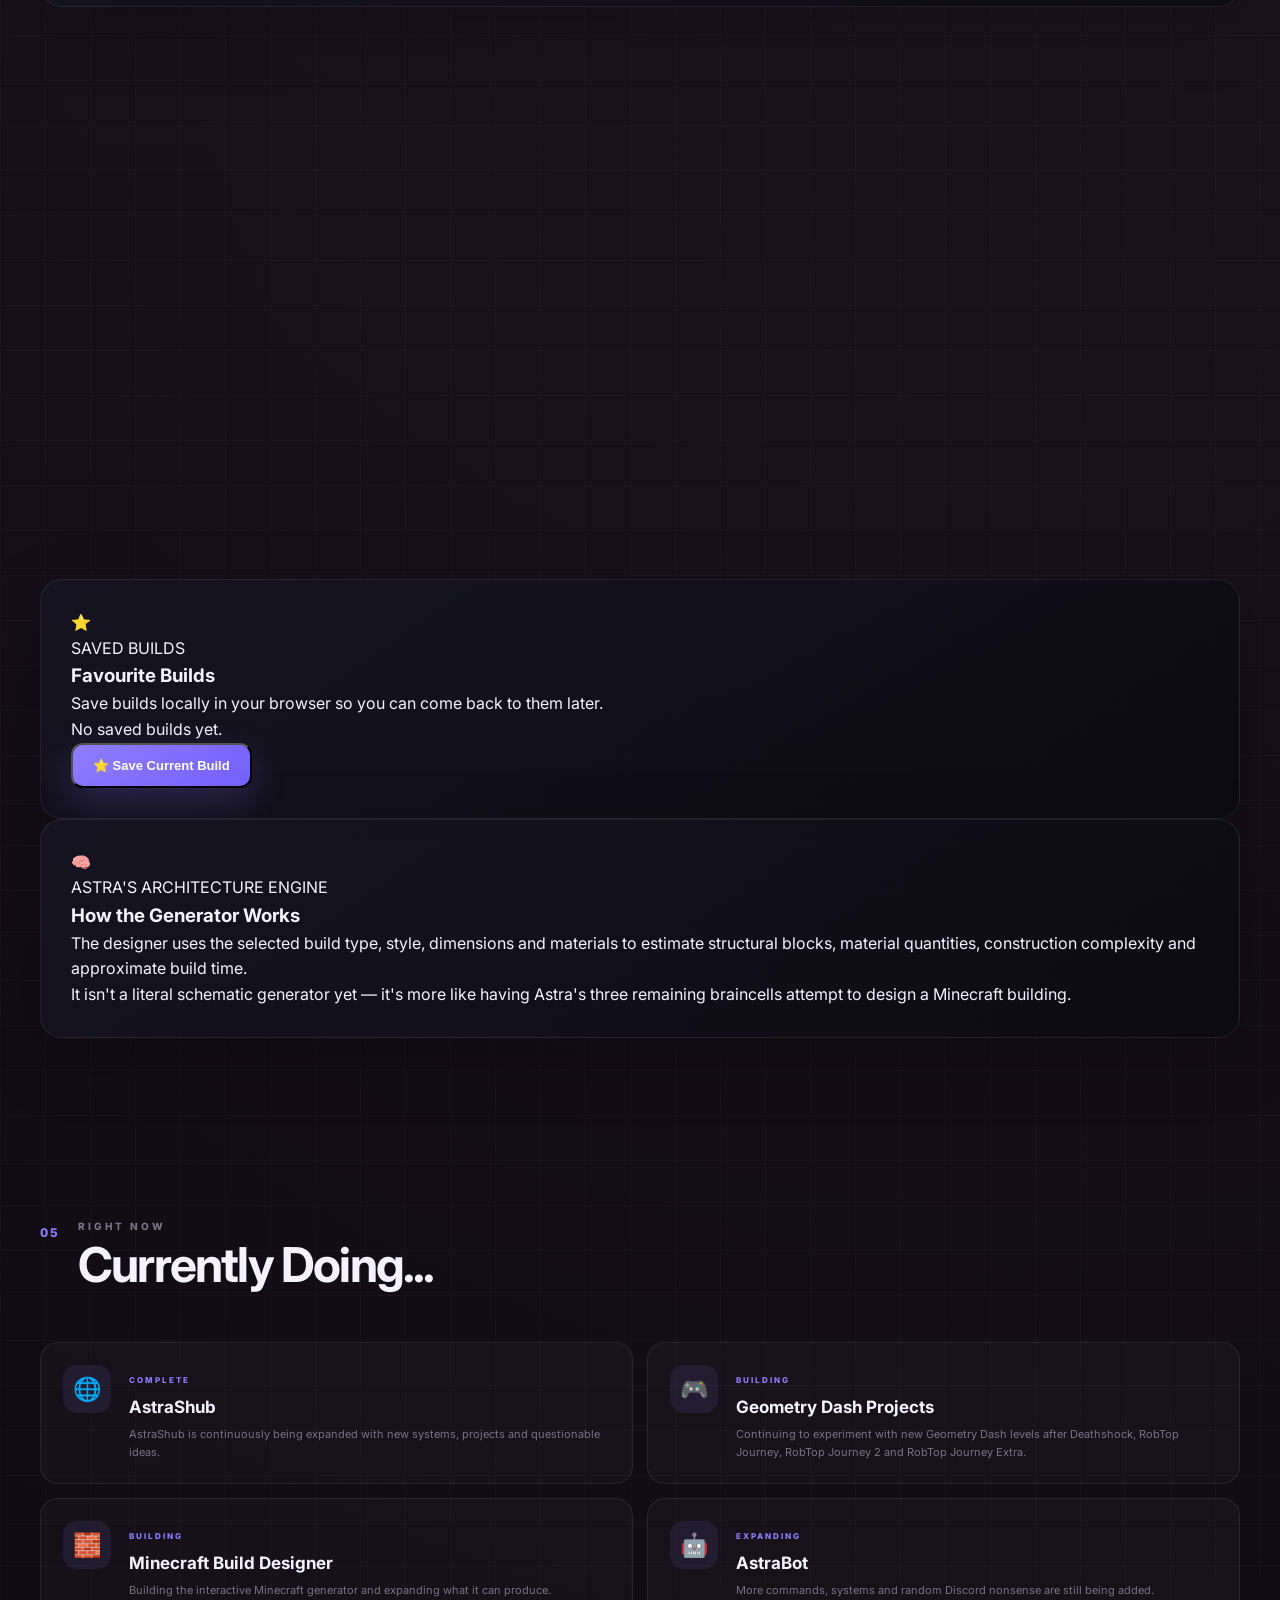
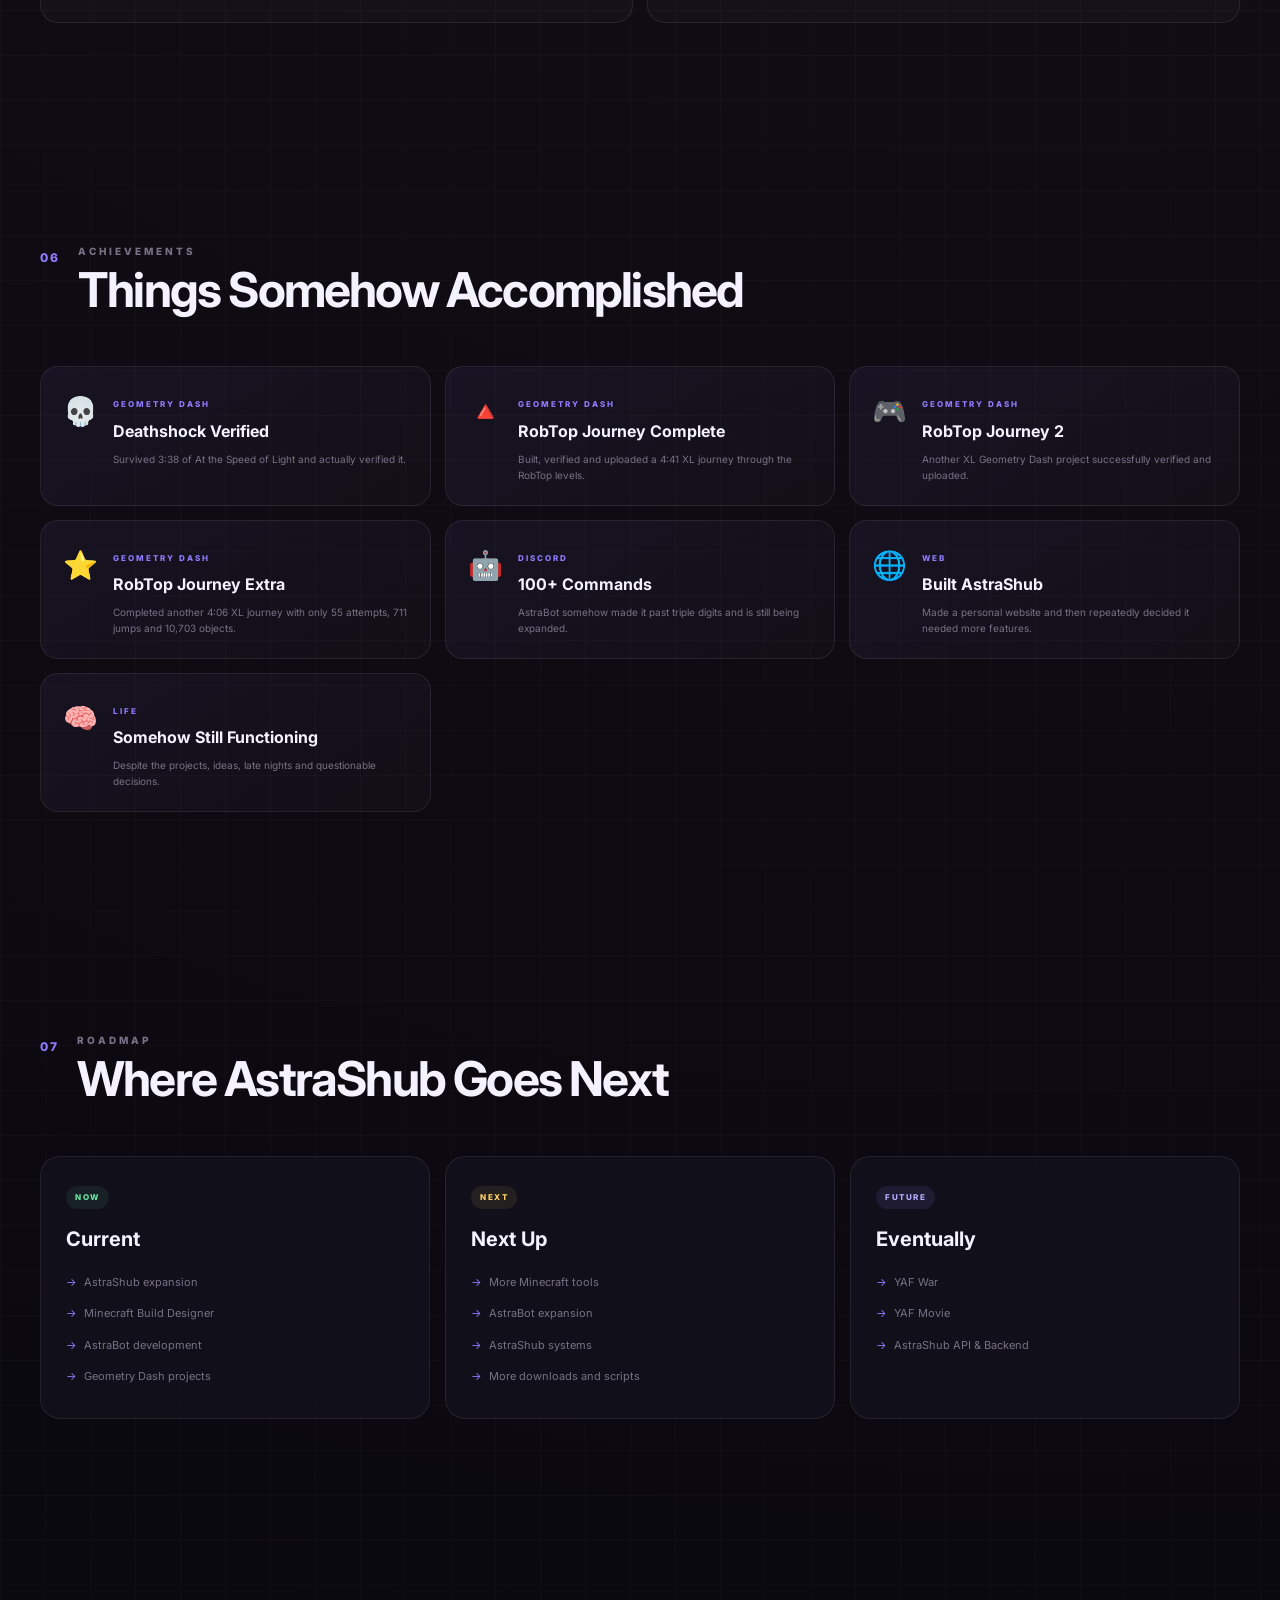
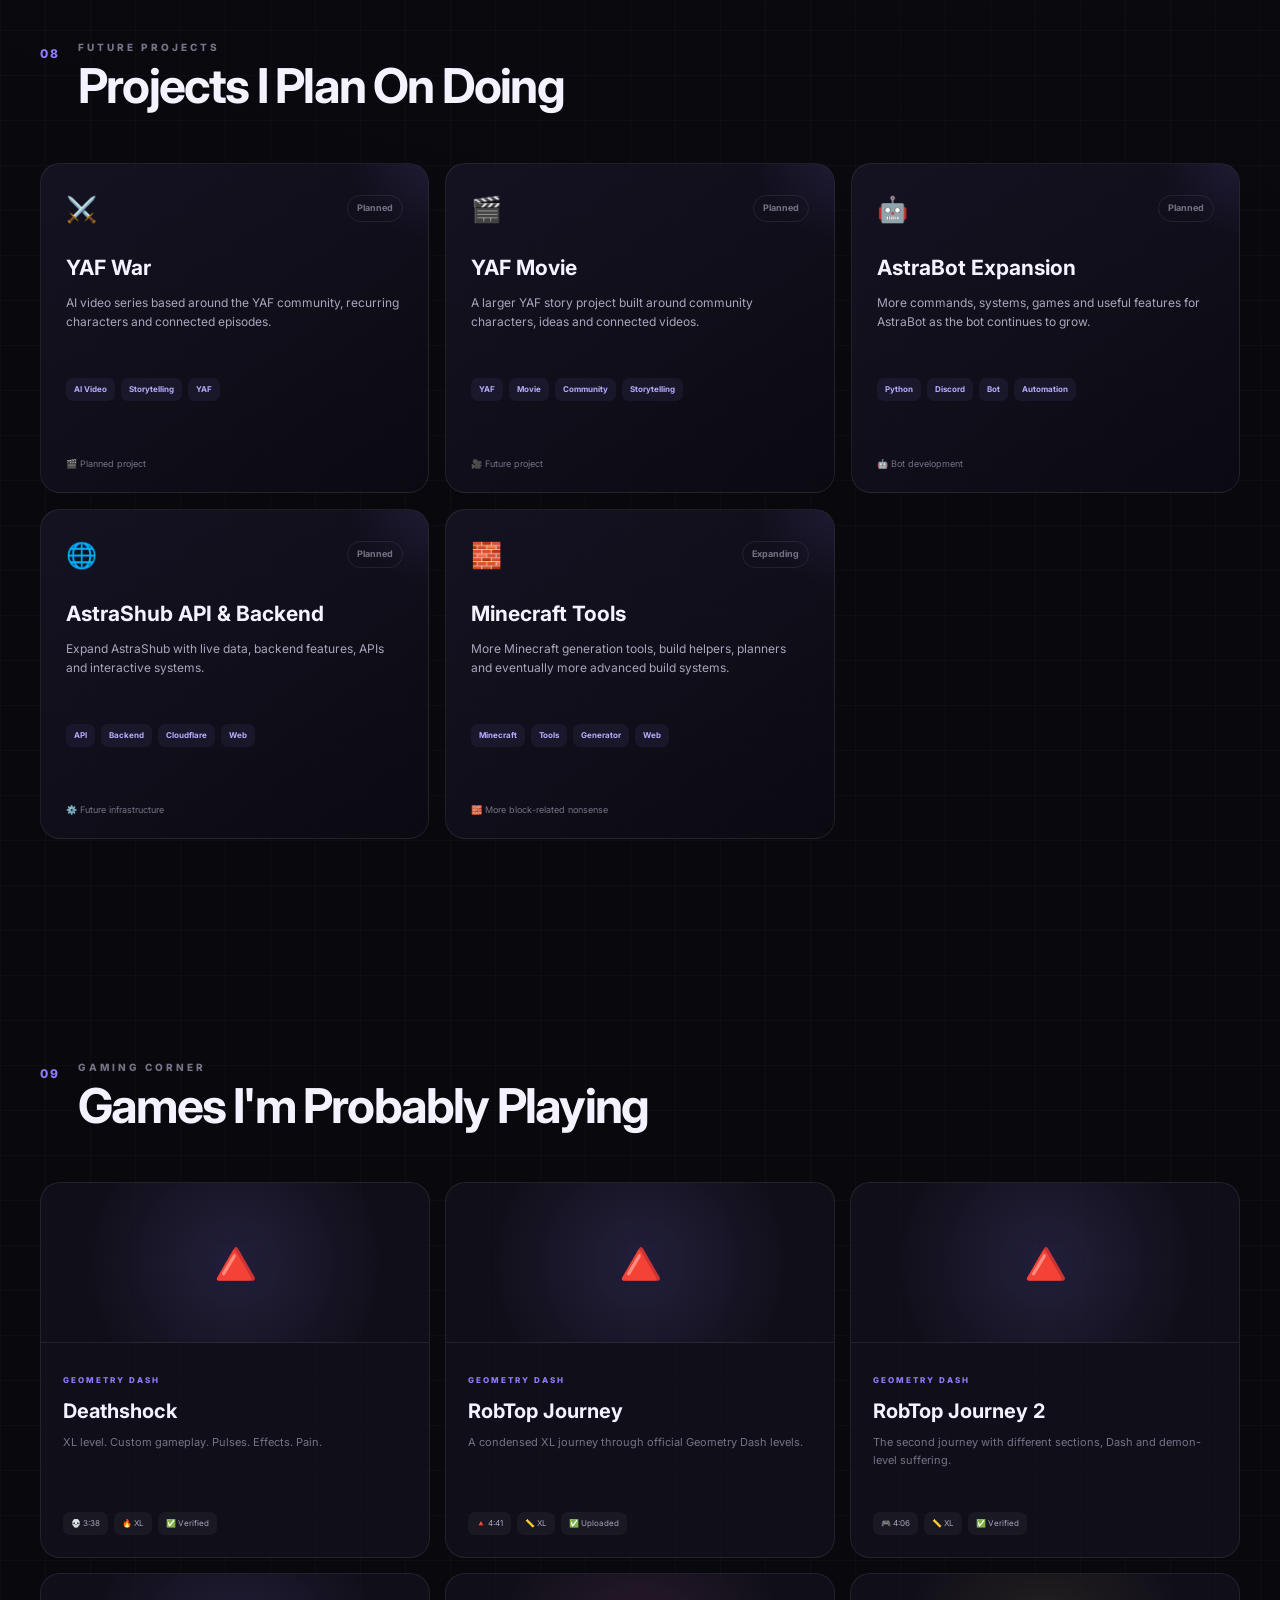
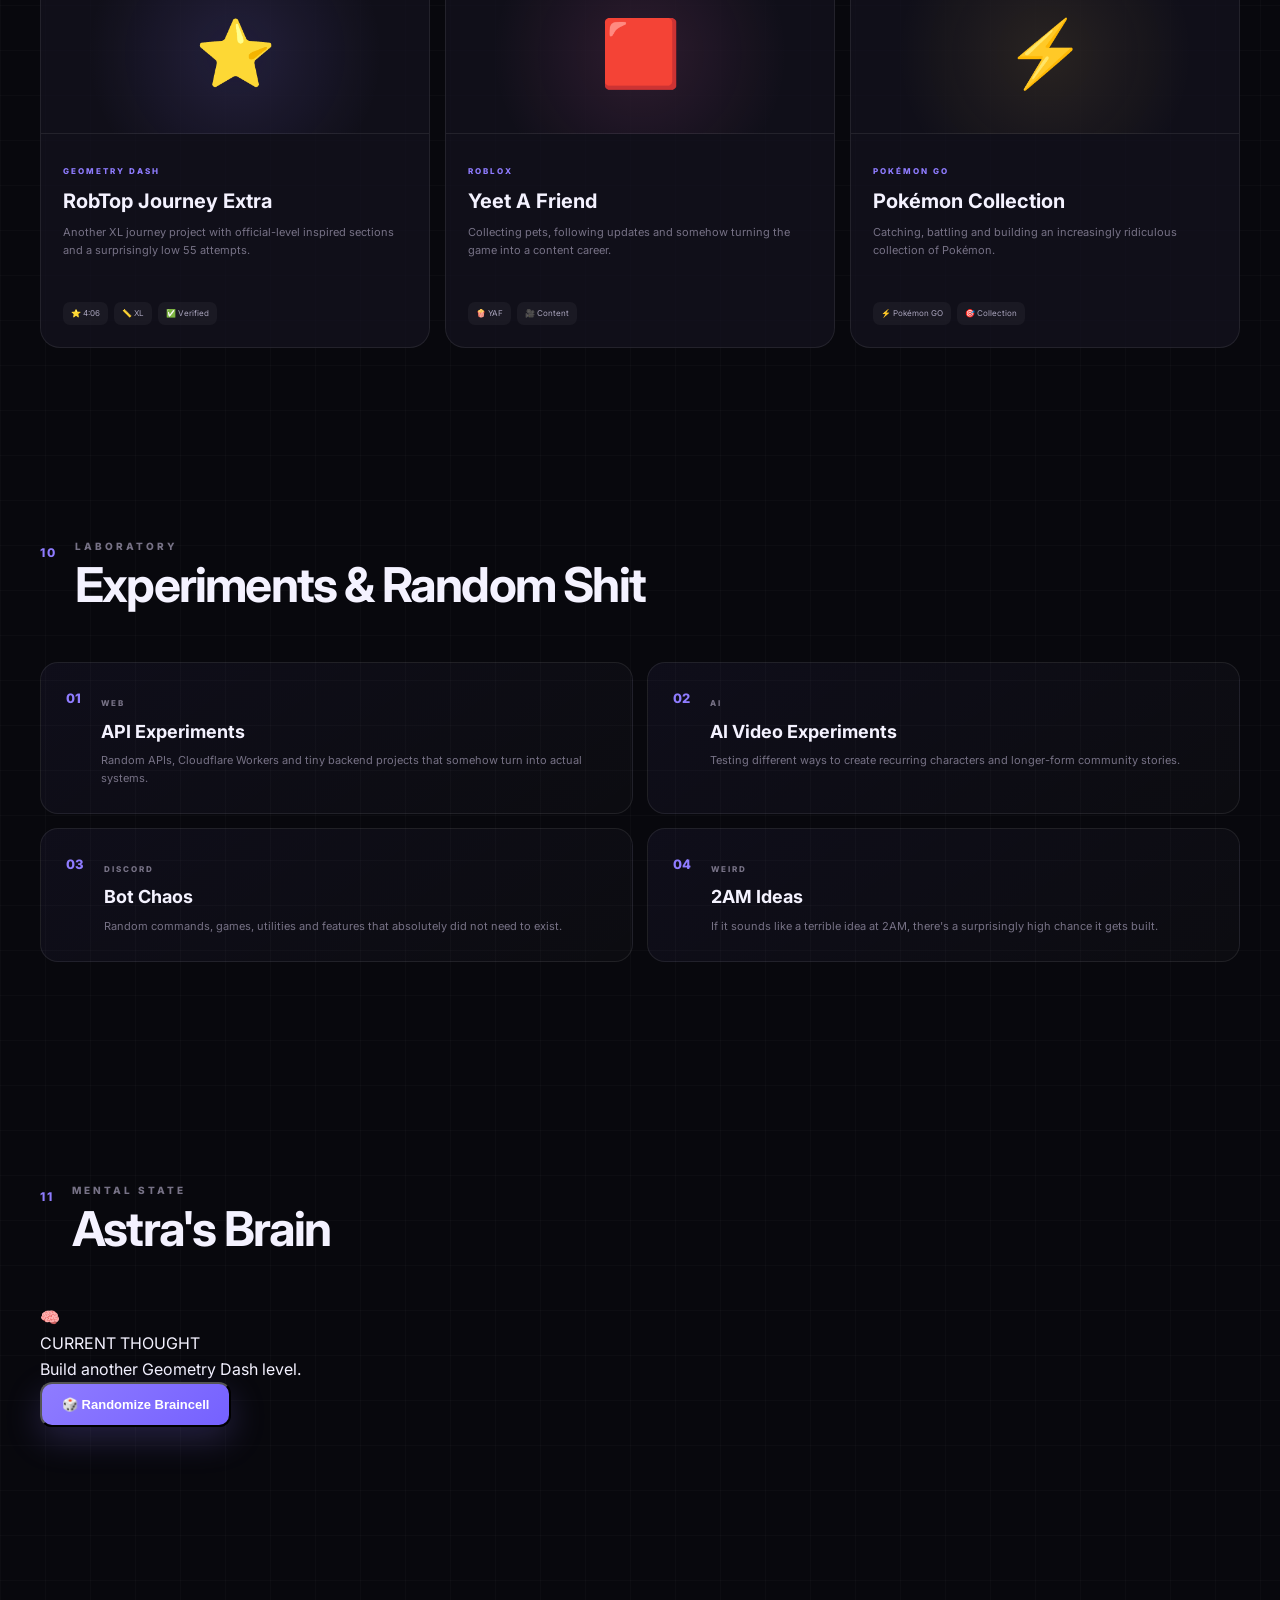
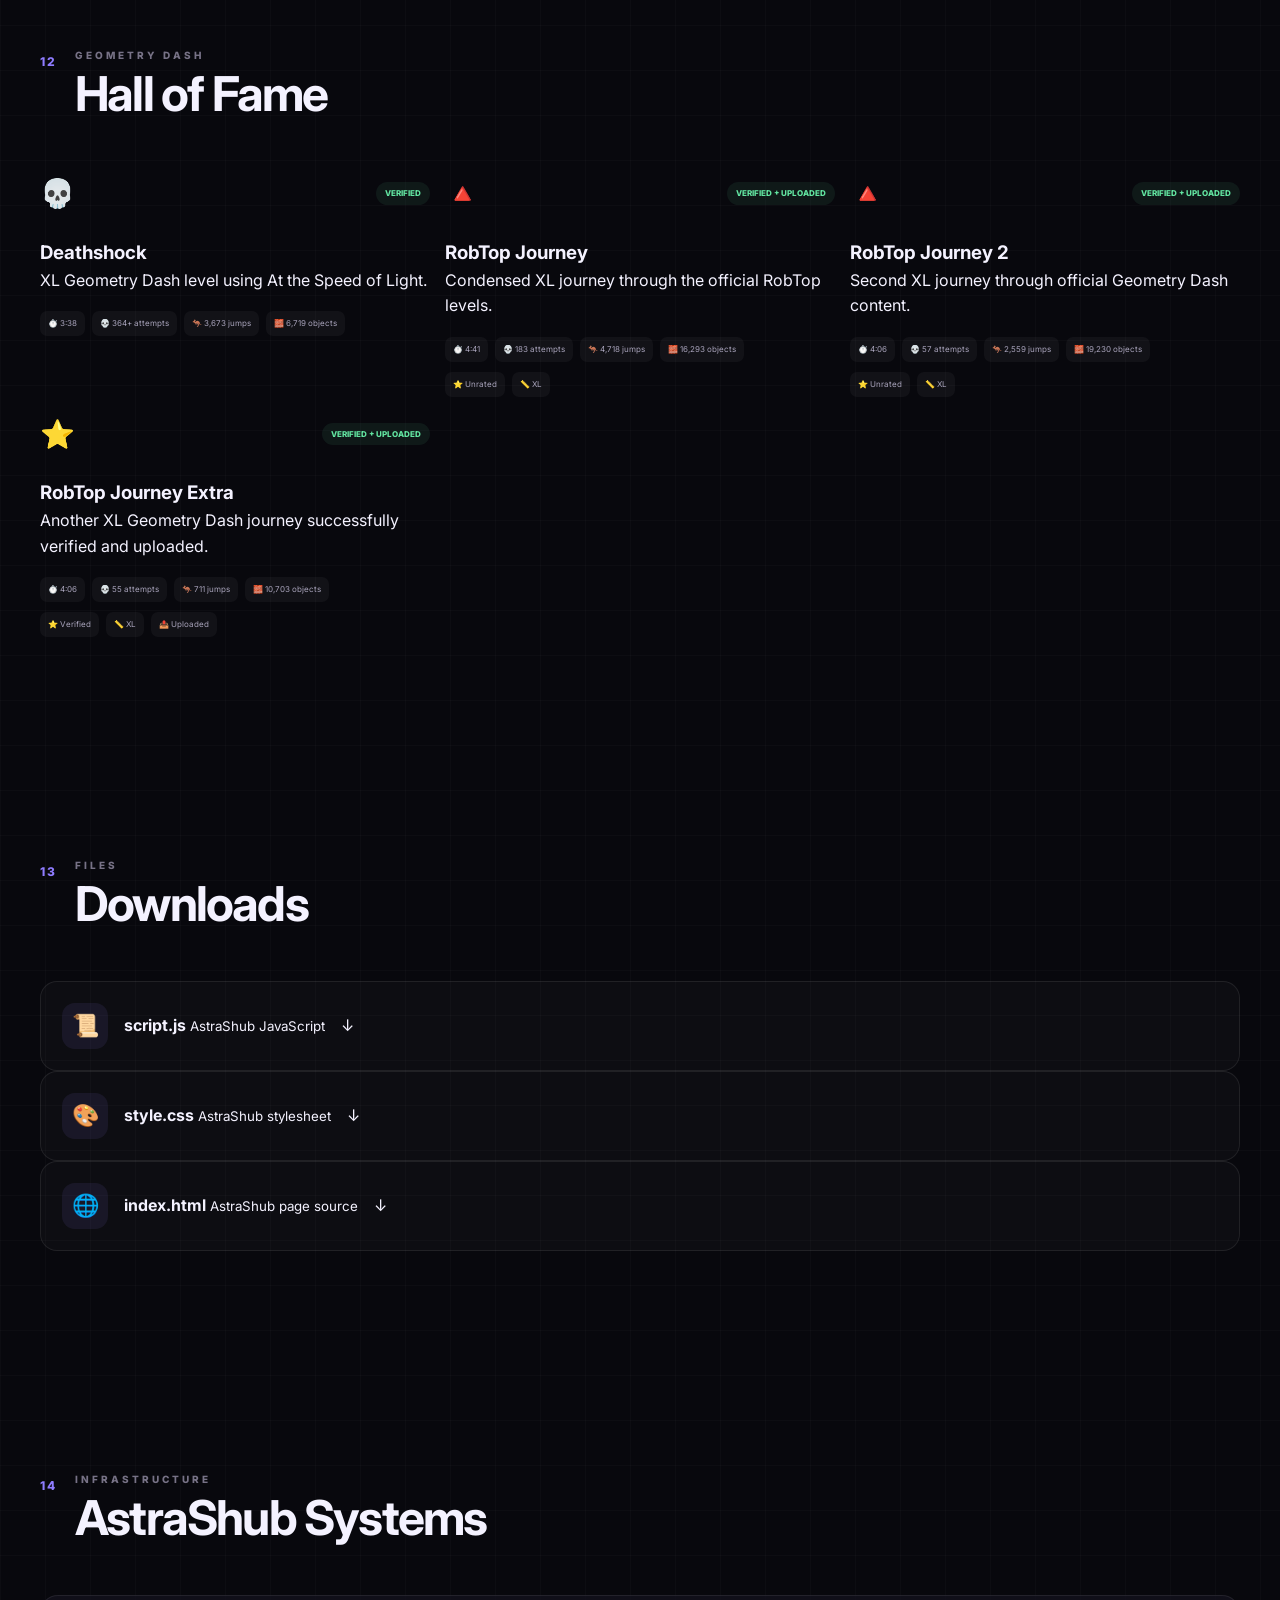
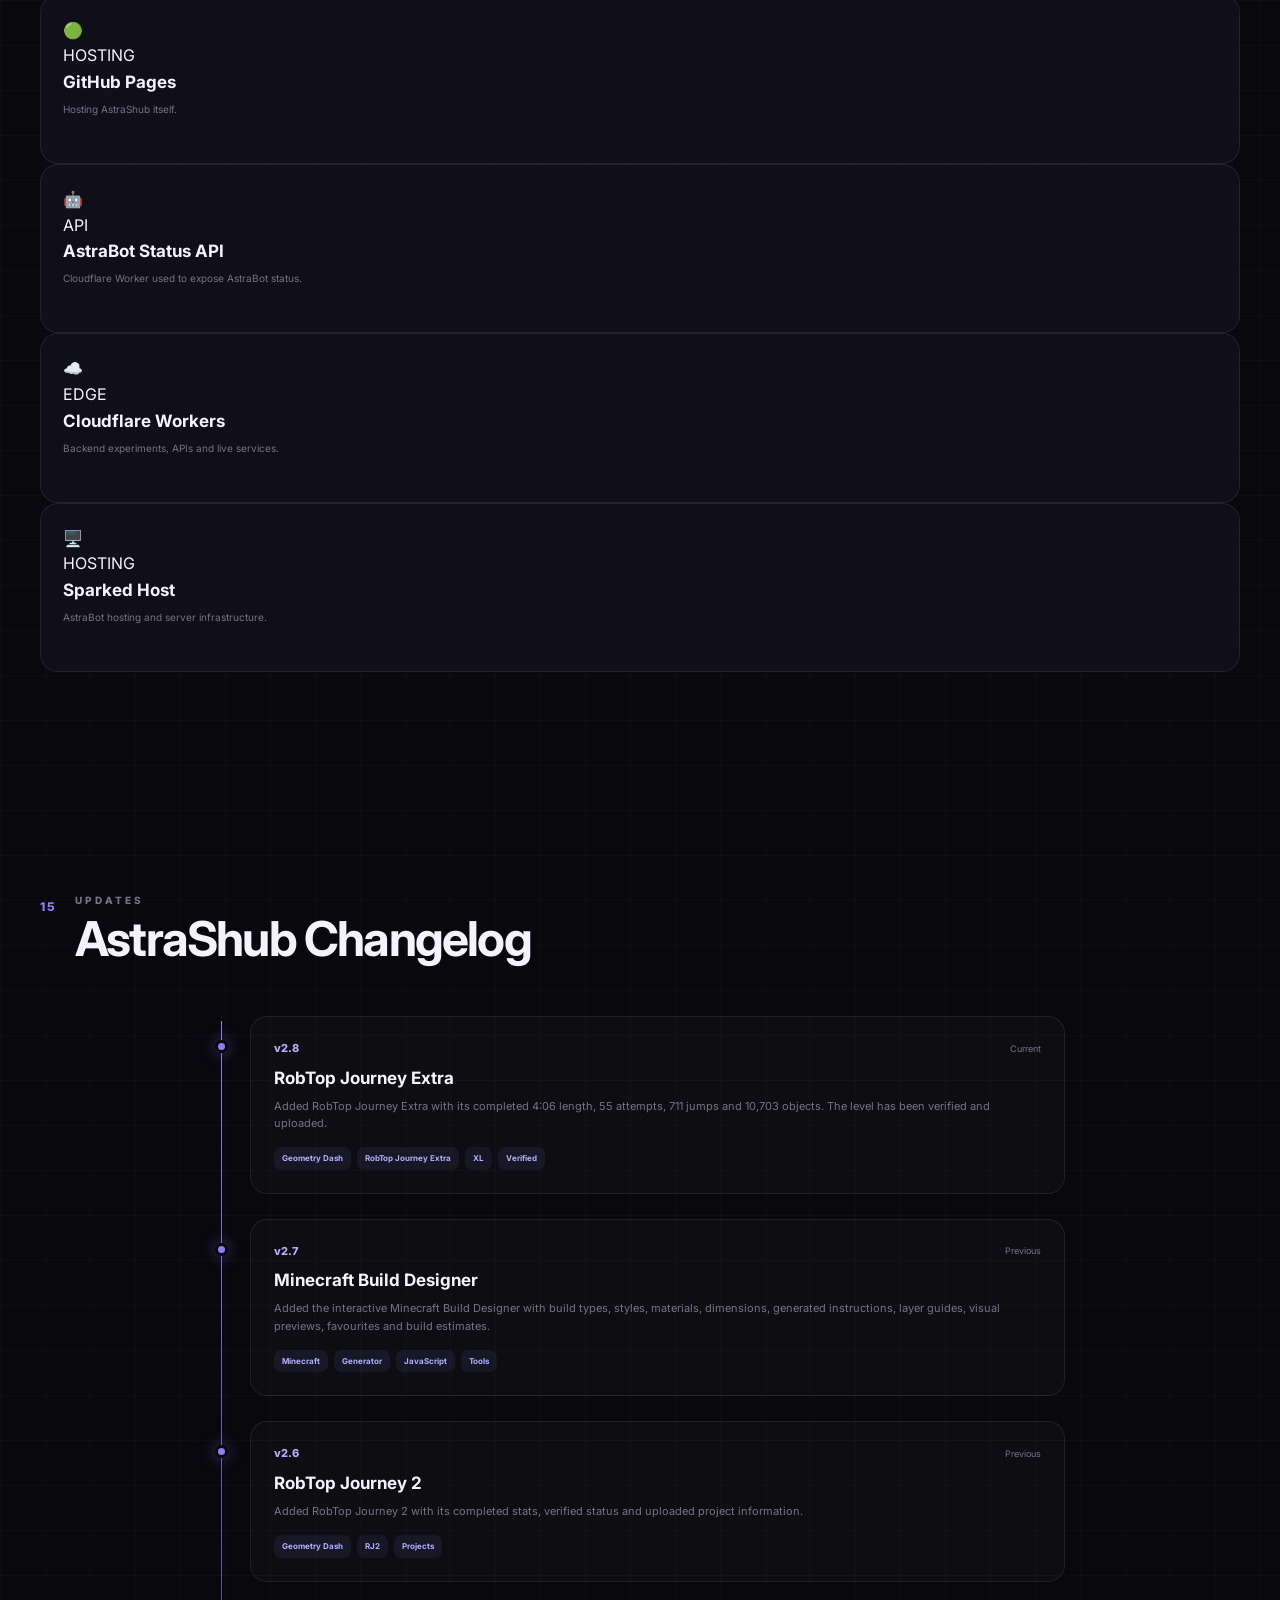
==== commit 9df6aa15: "Update project links and descriptions in index.html Updated links and descriptions for various proje" ====
--- a/index.html
+++ b/index.html
@@ -30,7 +30,7 @@
 
     <nav class="navbar">
 
-        <a href="#home" class="nav-logo">
+        <a href="/" class="nav-logo">
             Astra<span class="logo-accent">Shub</span>
         </a>
 
@@ -59,7 +59,9 @@
             <a href="#experiments">Experiments</a>
             <a href="#changelog">Changelog</a>
             <a href="#music">Music</a>
-            <a href="#astrawave">AstraWave</a>
+            <a href="https://wave.astrashub.co.uk" target="_blank" rel="noopener noreferrer">AstraWave ↗</a>
+            <a href="https://studio.astrashub.co.uk" target="_blank" rel="noopener noreferrer">Mini Studio ↗</a>
+            <a href="https://bot.astrashub.co.uk" target="_blank" rel="noopener noreferrer">AstraBot ↗</a>
             <a href="#videos">Videos</a>
             <a href="#links">Links</a>
 
@@ -180,7 +182,7 @@
             </p>
 
             <p>
-                AstraShub is basically the home for everything I end up
+                AstraShub is the central hub for everything I end up
                 making. From Discord bots and Geometry Dash levels to
                 random experiments, Minecraft builds and Yeet A Friend
                 content.
@@ -533,7 +535,7 @@
 
             <div class="project-footer">
                 <a
-                    href="https://obi-wan-kenobi1273.github.io/AstraWave/"
+                    href="https://wave.astrashub.co.uk"
                     target="_blank"
                     rel="noopener noreferrer"
                 >
@@ -547,6 +549,57 @@
         <article class="project-card">
 
             <div class="project-card-header">
+                <span class="project-icon">🎛️</span>
+
+                <span class="project-status">
+                    Live
+                </span>
+            </div>
+
+            <h3>Mini Studio</h3>
+
+            <p>
+                A browser-based mini studio for creating, experimenting
+                and messing around with audio and music ideas.
+            </p>
+
+            <div class="project-stats">
+
+                <div>
+                    <span>Type</span>
+                    <strong>Web Studio</strong>
+                </div>
+
+                <div>
+                    <span>Platform</span>
+                    <strong>Browser</strong>
+                </div>
+
+            </div>
+
+            <div class="project-tags">
+                <span>Music</span>
+                <span>Audio</span>
+                <span>Web</span>
+                <span>Studio</span>
+            </div>
+
+            <div class="project-footer">
+                <a
+                    href="https://studio.astrashub.co.uk"
+                    target="_blank"
+                    rel="noopener noreferrer"
+                >
+                    🎛️ Open Mini Studio ↗
+                </a>
+            </div>
+
+        </article>
+
+
+        <article class="project-card">
+
+            <div class="project-card-header">
                 <span class="project-icon">🤖</span>
 
                 <span class="project-status">
@@ -583,7 +636,13 @@
             </div>
 
             <div class="project-footer">
-                <span>⚙️ Still growing</span>
+                <a
+                    href="https://bot.astrashub.co.uk"
+                    target="_blank"
+                    rel="noopener noreferrer"
+                >
+                    🤖 Open AstraBot ↗
+                </a>
             </div>
 
         </article>
@@ -2062,7 +2121,6 @@
                 <li>YAF War</li>
                 <li>YAF Movie</li>
                 <li>AstraShub API & Backend</li>
-                <li>Custom domain</li>
             </ul>
 
         </article>
@@ -3050,7 +3108,7 @@
                 </span>
 
                 <h3>
-                    Google Cloud
+                    Sparked Host
                 </h3>
 
                 <p>
@@ -3904,7 +3962,7 @@
             </div>
 
             <a
-                href="https://obi-wan-kenobi1273.github.io/AstraWave/"
+                href="https://wave.astrashub.co.uk"
                 target="_blank"
                 rel="noopener noreferrer"
                 class="button primary-button"
--- a/style.css
+++ b/style.css
@@ -488,6 +488,8 @@
 
     -webkit-background-clip: text;
     background-clip: text;
+
+    -webkit-text-fill-color: transparent;
 }
 
 .hero-subtitle {
@@ -1646,6 +1648,7 @@
     position: absolute;
 
     left: -35px;
+
     top: 24px;
 
     width: 13px;
@@ -1824,46 +1827,76 @@
 
 .achievement-grid {
     display: grid;
-    grid-template-columns: repeat(3, 1fr);
+
+    grid-template-columns:
+        repeat(3, 1fr);
+
     gap: 14px;
 }
 
 .achievement-card {
     display: flex;
+
     gap: 15px;
+
     padding: 22px;
+
     border: 1px solid var(--border);
+
     border-radius: 18px;
-    background: linear-gradient(145deg, rgba(143, 124, 255, 0.07), rgba(255, 255, 255, 0.02));
-    transition: transform 0.25s ease, border-color 0.25s ease, box-shadow 0.25s ease;
+
+    background:
+        linear-gradient(
+            145deg,
+            rgba(143, 124, 255, 0.07),
+            rgba(255, 255, 255, 0.02)
+        );
+
+    transition:
+        transform 0.25s ease,
+        border-color 0.25s ease,
+        box-shadow 0.25s ease;
 }
 
 .achievement-card:hover {
     transform: translateY(-5px);
+
     border-color: var(--border-hover);
-    box-shadow: 0 18px 50px rgba(0, 0, 0, 0.22);
+
+    box-shadow:
+        0 18px 50px
+        rgba(0, 0, 0, 0.22);
 }
 
 .achievement-icon {
     flex: 0 0 auto;
+
     font-size: 28px;
 }
 
 .achievement-label,
 .download-type {
     color: var(--purple);
+
     font-size: 8px;
+
     font-weight: 800;
+
     letter-spacing: 2px;
 }
 
 .achievement-card h3 {
-    margin: 4px 0 6px;
+    margin:
+        4px
+        0
+        6px;
+
     font-size: 16px;
 }
 
 .achievement-card p {
     color: var(--text-muted);
+
     font-size: 10px;
 }
 
@@ -1874,49 +1907,76 @@
 
 .roadmap-grid {
     display: grid;
-    grid-template-columns: repeat(3, 1fr);
+
+    grid-template-columns:
+        repeat(3, 1fr);
+
     gap: 15px;
 }
 
 .roadmap-card {
     position: relative;
+
     padding: 25px;
+
     overflow: hidden;
+
     border: 1px solid var(--border);
+
     border-radius: 20px;
-    background: var(--card);
-    transition: transform 0.25s ease, border-color 0.25s ease;
+
+    background:
+        var(--card);
+
+    transition:
+        transform 0.25s ease,
+        border-color 0.25s ease;
 }
 
 .roadmap-card:hover {
     transform: translateY(-5px);
+
     border-color: var(--border-hover);
 }
 
 .roadmap-marker {
     display: inline-flex;
+
     margin-bottom: 14px;
+
     padding: 5px 9px;
+
     border-radius: 999px;
-    background: rgba(143, 124, 255, 0.10);
+
+    background:
+        rgba(143, 124, 255, 0.10);
+
     color: var(--purple-light);
+
     font-size: 8px;
+
     font-weight: 800;
+
     letter-spacing: 1.5px;
 }
 
 .roadmap-now .roadmap-marker {
     color: var(--success);
-    background: rgba(99, 230, 162, 0.08);
+
+    background:
+        rgba(99, 230, 162, 0.08);
 }
 
 .roadmap-next .roadmap-marker {
     color: var(--warning);
-    background: rgba(255, 209, 102, 0.08);
+
+    background:
+        rgba(255, 209, 102, 0.08);
 }
 
 .roadmap-card h3 {
     margin-bottom: 12px;
+
     font-size: 20px;
 }
 
@@ -1926,15 +1986,25 @@
 
 .roadmap-card li {
     position: relative;
-    padding: 7px 0 7px 18px;
+
+    padding:
+        7px
+        0
+        7px
+        18px;
+
     color: var(--text-muted);
+
     font-size: 11px;
 }
 
 .roadmap-card li::before {
     content: "→";
+
     position: absolute;
+
     left: 0;
+
     color: var(--purple);
 }
 
@@ -1945,29 +2015,49 @@
 
 .hall-grid {
     display: grid;
-    grid-template-columns: repeat(3, 1fr);
+
+    grid-template-columns:
+        repeat(3, 1fr);
+
     gap: 15px;
 }
 
 .hall-card {
     position: relative;
+
     padding: 25px;
+
     min-height: 285px;
+
     border: 1px solid var(--border);
+
     border-radius: 20px;
-    background: linear-gradient(145deg, rgba(22, 20, 35, 0.92), rgba(12, 11, 19, 0.92));
-    transition: transform 0.25s ease, border-color 0.25s ease;
+
+    background:
+        linear-gradient(
+            145deg,
+            rgba(22, 20, 35, 0.92),
+            rgba(12, 11, 19, 0.92)
+        );
+
+    transition:
+        transform 0.25s ease,
+        border-color 0.25s ease;
 }
 
 .hall-card:hover {
     transform: translateY(-5px);
+
     border-color: var(--border-hover);
 }
 
 .hall-top {
     display: flex;
+
     align-items: center;
+
     justify-content: space-between;
+
     margin-bottom: 22px;
 }
 
@@ -1977,43 +2067,62 @@
 
 .hall-status {
     padding: 5px 9px;
+
     border-radius: 999px;
-    background: rgba(99, 230, 162, 0.08);
+
+    background:
+        rgba(99, 230, 162, 0.08);
+
     color: var(--success);
+
     font-size: 8px;
+
     font-weight: 800;
 }
 
 .hall-card h3 {
     margin-bottom: 7px;
+
     font-size: 21px;
 }
 
 .hall-card p {
     min-height: 52px;
+
     color: var(--text-muted);
+
     font-size: 11px;
 }
 
 .hall-stats {
     display: flex;
+
     flex-wrap: wrap;
+
     gap: 7px;
+
     margin-top: 18px;
 }
 
 .hall-stats span,
 .hall-tags span {
     padding: 6px 8px;
+
     border-radius: 7px;
-    background: rgba(255, 255, 255, 0.045);
+
+    background:
+        rgba(255, 255, 255, 0.045);
+
     color: var(--text-soft);
+
     font-size: 8px;
 }
 
 .hall-tags {
     display: flex;
+
     gap: 7px;
+
     margin-top: 10px;
 }
 
@@ -2023,15 +2132,23 @@
 
 .hall-coming .hall-status {
     color: var(--warning);
-    background: rgba(255, 209, 102, 0.08);
+
+    background:
+        rgba(255, 209, 102, 0.08);
 }
 
 .hall-coming-text {
     margin-top: 22px;
+
     padding: 13px;
+
     border-radius: 10px;
-    background: rgba(255, 255, 255, 0.025);
+
+    background:
+        rgba(255, 255, 255, 0.025);
+
     color: var(--text-muted);
+
     font-size: 10px;
 }
 
@@ -2042,21 +2159,34 @@
 
 .brain-panel {
     padding: 28px;
+
     border: 1px solid var(--border);
+
     border-radius: 22px;
-    background: linear-gradient(145deg, rgba(143, 124, 255, 0.075), rgba(255, 255, 255, 0.02));
+
+    background:
+        linear-gradient(
+            145deg,
+            rgba(143, 124, 255, 0.075),
+            rgba(255, 255, 255, 0.02)
+        );
 }
 
 .brain-header {
     display: flex;
+
     align-items: center;
+
     justify-content: space-between;
+
     gap: 20px;
+
     margin-bottom: 24px;
 }
 
 .brain-header h3 {
     margin-top: 4px;
+
     font-size: 22px;
 }
 
@@ -2066,15 +2196,22 @@
 
 .brain-grid {
     display: grid;
-    grid-template-columns: repeat(4, 1fr);
+
+    grid-template-columns:
+        repeat(4, 1fr);
+
     gap: 10px;
 }
 
 .brain-stat {
     padding: 17px;
+
     border: 1px solid var(--border);
+
     border-radius: 14px;
-    background: rgba(255, 255, 255, 0.025);
+
+    background:
+        rgba(255, 255, 255, 0.025);
 }
 
 .brain-stat span,
@@ -2084,12 +2221,15 @@
 
 .brain-stat span {
     color: var(--text-muted);
+
     font-size: 9px;
 }
 
 .brain-stat strong {
     margin-top: 5px;
+
     color: var(--purple-light);
+
     font-size: 15px;
 }
 
@@ -2100,57 +2240,93 @@
 
 .downloads-grid {
     display: grid;
-    grid-template-columns: repeat(2, 1fr);
+
+    grid-template-columns:
+        repeat(2, 1fr);
+
     gap: 14px;
 }
 
 .download-card {
     display: flex;
+
     align-items: center;
+
     gap: 16px;
+
     padding: 21px;
+
     border: 1px solid var(--border);
+
     border-radius: 17px;
-    background: rgba(255, 255, 255, 0.025);
-    transition: transform 0.25s ease, border-color 0.25s ease;
+
+    background:
+        rgba(255, 255, 255, 0.025);
+
+    transition:
+        transform 0.25s ease,
+        border-color 0.25s ease;
 }
 
 .download-card:hover {
     transform: translateY(-4px);
+
     border-color: var(--border-hover);
 }
 
 .download-icon {
     flex: 0 0 auto;
+
     width: 46px;
     height: 46px;
-    display: flex;
+
+    display: flex;
+
     align-items: center;
+
     justify-content: center;
+
     border-radius: 13px;
-    background: rgba(143, 124, 255, 0.09);
+
+    background:
+        rgba(143, 124, 255, 0.09);
+
     font-size: 22px;
 }
 
 .download-card h3 {
-    margin: 3px 0 4px;
+    margin:
+        3px
+        0
+        4px;
+
     font-size: 16px;
 }
 
 .download-card p {
     color: var(--text-muted);
+
     font-size: 10px;
 }
 
 .download-status {
     margin-left: auto;
+
     flex: 0 0 auto;
+
     padding: 5px 8px;
+
     border-radius: 999px;
-    background: rgba(255, 209, 102, 0.08);
+
+    background:
+        rgba(255, 209, 102, 0.08);
+
     color: var(--warning);
+
     font-size: 7px;
+
     font-weight: 800;
+
     letter-spacing: 0.5px;
 }
 
@@ -2161,74 +2337,112 @@
 
 .systems-grid {
     display: grid;
-    grid-template-columns: repeat(3, 1fr);
+
+    grid-template-columns:
+        repeat(3, 1fr);
+
     gap: 14px;
 }
 
 .system-card {
     padding: 22px;
+
     border: 1px solid var(--border);
+
     border-radius: 18px;
-    background: var(--card);
+
+    background:
+        var(--card);
 }
 
 .system-top {
     display: flex;
+
     align-items: center;
+
     justify-content: space-between;
+
     margin-bottom: 18px;
+
     font-size: 23px;
 }
 
 .system-pill {
     padding: 5px 8px;
+
     border-radius: 999px;
+
     font-size: 7px;
+
     font-weight: 800;
+
     letter-spacing: 0.5px;
 }
 
 .system-pill.online,
 .system-pill.live {
-    background: rgba(99, 230, 162, 0.08);
+    background:
+        rgba(99, 230, 162, 0.08);
+
     color: var(--success);
 }
 
 .system-pill.paused {
-    background: rgba(255, 209, 102, 0.08);
+    background:
+        rgba(255, 209, 102, 0.08);
+
     color: var(--warning);
 }
 
 .system-pill.questionable {
-    background: rgba(255, 107, 129, 0.08);
+    background:
+        rgba(255, 107, 129, 0.08);
+
     color: var(--danger);
 }
 
 .system-card h3 {
     margin-bottom: 5px;
+
     font-size: 17px;
 }
 
 .system-card p {
     min-height: 40px;
+
     color: var(--text-muted);
+
     font-size: 10px;
 }
 
 .system-bar {
     width: 100%;
+
     height: 4px;
+
     margin-top: 15px;
+
     overflow: hidden;
+
     border-radius: 10px;
-    background: rgba(255, 255, 255, 0.06);
+
+    background:
+        rgba(255, 255, 255, 0.06);
 }
 
 .system-bar span {
     display: block;
+
     height: 100%;
+
     border-radius: inherit;
-    background: linear-gradient(90deg, var(--purple), var(--pink));
+
+    background:
+        linear-gradient(
+            90deg,
+            var(--purple),
+            var(--pink)
+        );
 }
 
 
@@ -2238,35 +2452,67 @@
 
 .discord-panel {
     display: flex;
+
     align-items: center;
+
     justify-content: space-between;
+
     gap: 30px;
+
     padding: 35px;
+
     border: 1px solid var(--border-hover);
+
     border-radius: 22px;
-    background: linear-gradient(135deg, rgba(143, 124, 255, 0.12), rgba(255, 114, 198, 0.07));
-    box-shadow: 0 20px 70px rgba(0, 0, 0, 0.22);
+
+    background:
+        linear-gradient(
+            135deg,
+            rgba(143, 124, 255, 0.12),
+            rgba(255, 114, 198, 0.07)
+        );
+
+    box-shadow:
+        0 20px 70px
+        rgba(0, 0, 0, 0.22);
 }
 
 .discord-panel h2 {
-    margin: 5px 0 8px;
-    font-size: clamp(28px, 5vw, 44px);
+    margin:
+        5px
+        0
+        8px;
+
+    font-size:
+        clamp(
+            28px,
+            5vw,
+            44px
+        );
 }
 
 .discord-panel p {
     color: var(--text-soft);
+
     font-size: 12px;
 }
 
 .discord-button {
-    background: rgba(88, 101, 242, 0.12);
-    border: 1px solid rgba(88, 101, 242, 0.35);
+    background:
+        rgba(88, 101, 242, 0.12);
+
+    border:
+        1px solid rgba(88, 101, 242, 0.35);
+
     color: var(--text);
 }
 
 .discord-button:hover {
-    background: rgba(88, 101, 242, 0.20);
-    border-color: rgba(88, 101, 242, 0.55);
+    background:
+        rgba(88, 101, 242, 0.20);
+
+    border-color:
+        rgba(88, 101, 242, 0.55);
 }
 
 
@@ -2697,6 +2943,664 @@
 
 
 /* =========================
+   DASH EASTER EGG
+   ========================= */
+
+.dash-easter-egg {
+    position: fixed;
+
+    inset: 0;
+
+    z-index: 99999;
+
+    overflow: hidden;
+
+    pointer-events: none;
+
+    display: flex;
+
+    align-items: center;
+
+    justify-content: center;
+
+    background:
+        radial-gradient(
+            circle at center,
+            rgba(143, 124, 255, 0.20),
+            rgba(8, 8, 13, 0.92) 62%,
+            rgba(8, 8, 13, 0.98)
+        );
+
+    animation:
+        dash-overlay-in 0.35s ease-out forwards;
+
+    isolation: isolate;
+}
+
+.dash-flash {
+    position: absolute;
+
+    inset: 0;
+
+    background: white;
+
+    opacity: 0;
+
+    animation:
+        dash-flash 0.45s ease-out forwards;
+
+    z-index: 10;
+}
+
+.dash-grid {
+    position: absolute;
+
+    inset: -30%;
+
+    background:
+        linear-gradient(
+            rgba(143, 124, 255, 0.16) 1px,
+            transparent 1px
+        ),
+        linear-gradient(
+            90deg,
+            rgba(255, 114, 198, 0.12) 1px,
+            transparent 1px
+        );
+
+    background-size:
+        55px 55px,
+        55px 55px;
+
+    transform:
+        perspective(500px)
+        rotateX(65deg)
+        scale(1.4);
+
+    transform-origin: center bottom;
+
+    opacity: 0.7;
+
+    animation:
+        dash-grid-move 0.9s linear infinite;
+
+    z-index: 1;
+}
+
+.dash-speed-lines {
+    position: absolute;
+
+    inset: 0;
+
+    overflow: hidden;
+
+    z-index: 2;
+}
+
+.dash-speed-line {
+    position: absolute;
+
+    top: var(--dash-line-x);
+
+    left: -220px;
+
+    width: var(--dash-line-width);
+
+    height: 2px;
+
+    border-radius: 999px;
+
+    background:
+        linear-gradient(
+            90deg,
+            transparent,
+            var(--purple-light),
+            var(--pink),
+            transparent
+        );
+
+    box-shadow:
+        0 0 10px
+        rgba(143, 124, 255, 0.8);
+
+    opacity: 0;
+
+    animation:
+        dash-speed-line
+        var(--dash-line-duration)
+        ease-out
+        var(--dash-line-delay)
+        infinite;
+}
+
+.dash-title {
+    position: relative;
+
+    z-index: 7;
+
+    display: flex;
+
+    flex-direction: column;
+
+    align-items: center;
+
+    justify-content: center;
+
+    text-align: center;
+
+    transform:
+        skewX(-8deg);
+
+    animation:
+        dash-title-enter
+        0.55s
+        cubic-bezier(0.16, 1, 0.3, 1)
+        forwards;
+}
+
+.dash-title span {
+    display: block;
+
+    color: white;
+
+    font-size:
+        clamp(
+            90px,
+            18vw,
+            240px
+        );
+
+    line-height: 0.8;
+
+    font-weight: 900;
+
+    letter-spacing: -10px;
+
+    text-shadow:
+        0 0 10px rgba(255, 255, 255, 0.8),
+        0 0 30px rgba(143, 124, 255, 0.95),
+        0 0 70px rgba(255, 114, 198, 0.75);
+
+    animation:
+        dash-title-pulse
+        0.75s
+        ease-in-out
+        infinite alternate;
+}
+
+.dash-title small {
+    margin-top: 24px;
+
+    color: var(--purple-light);
+
+    font-size: 11px;
+
+    font-weight: 800;
+
+    letter-spacing: 5px;
+
+    text-transform: uppercase;
+
+    opacity: 0.85;
+}
+
+.dash-cube {
+    position: absolute;
+
+    z-index: 5;
+
+    width: 115px;
+    height: 115px;
+
+    left: 8%;
+
+    bottom: 13%;
+
+    transform:
+        rotate(18deg);
+
+    border: 7px solid white;
+
+    background:
+        linear-gradient(
+            135deg,
+            var(--purple),
+            var(--pink)
+        );
+
+    box-shadow:
+        0 0 15px rgba(255, 255, 255, 0.8),
+        0 0 40px rgba(143, 124, 255, 0.8);
+
+    animation:
+        dash-cube-fly
+        1.25s
+        cubic-bezier(0.16, 1, 0.3, 1)
+        forwards;
+}
+
+.dash-cube::before,
+.dash-cube::after {
+    content: "";
+
+    position: absolute;
+
+    background: white;
+}
+
+.dash-cube::before {
+    left: 24px;
+    right: 24px;
+
+    top: 45px;
+
+    height: 8px;
+}
+
+.dash-cube::after {
+    top: 24px;
+    bottom: 24px;
+
+    left: 45px;
+
+    width: 8px;
+}
+
+.dash-cube span {
+    position: absolute;
+
+    width: 13px;
+    height: 13px;
+
+    border-radius: 2px;
+
+    background: white;
+
+    box-shadow:
+        0 0 10px white;
+}
+
+.dash-cube span:nth-child(1) {
+    top: 17px;
+    left: 17px;
+}
+
+.dash-cube span:nth-child(2) {
+    top: 17px;
+    right: 17px;
+}
+
+.dash-cube span:nth-child(3) {
+    bottom: 17px;
+    left: 17px;
+}
+
+.dash-cube span:nth-child(4) {
+    bottom: 17px;
+    right: 17px;
+}
+
+.dash-particles {
+    position: absolute;
+
+    inset: 0;
+
+    z-index: 6;
+
+    overflow: hidden;
+}
+
+.dash-particle {
+    position: absolute;
+
+    left: var(--dash-particle-x);
+
+    top: var(--dash-particle-y);
+
+    width: var(--dash-particle-size);
+    height: var(--dash-particle-size);
+
+    border-radius: 1px;
+
+    background:
+        var(--purple-light);
+
+    box-shadow:
+        0 0 12px
+        rgba(143, 124, 255, 0.95);
+
+    opacity: 0;
+
+    animation:
+        dash-particle
+        1.25s
+        ease-out
+        var(--dash-particle-delay)
+        forwards;
+}
+
+.dash-particle:nth-child(3n) {
+    background:
+        var(--pink);
+
+    box-shadow:
+        0 0 12px
+        rgba(255, 114, 198, 0.95);
+}
+
+.dash-particle:nth-child(4n) {
+    transform:
+        rotate(45deg);
+}
+
+.dash-easter-egg.dash-ending {
+    animation:
+        dash-overlay-out
+        0.55s
+        ease-in
+        forwards;
+}
+
+.dash-easter-egg.dash-ending .dash-title {
+    animation:
+        dash-title-exit
+        0.5s
+        ease-in
+        forwards;
+}
+
+.dash-easter-egg.dash-ending .dash-cube {
+    animation:
+        dash-cube-exit
+        0.5s
+        ease-in
+        forwards;
+}
+
+.dash-easter-egg.dash-ending .dash-grid,
+.dash-easter-egg.dash-ending .dash-speed-lines,
+.dash-easter-egg.dash-ending .dash-particles {
+    opacity: 0;
+    transition: opacity 0.45s ease;
+}
+
+.dash-screen-shake {
+    animation:
+        dash-screen-shake
+        0.85s
+        cubic-bezier(0.36, 0, 0.66, 1);
+}
+
+@keyframes dash-overlay-in {
+
+    0% {
+        opacity: 0;
+        transform: scale(1.08);
+    }
+
+    100% {
+        opacity: 1;
+        transform: scale(1);
+    }
+
+}
+
+@keyframes dash-overlay-out {
+
+    0% {
+        opacity: 1;
+        transform: scale(1);
+    }
+
+    100% {
+        opacity: 0;
+        transform: scale(1.05);
+    }
+
+}
+
+@keyframes dash-flash {
+
+    0% {
+        opacity: 0.95;
+    }
+
+    20% {
+        opacity: 0;
+    }
+
+    100% {
+        opacity: 0;
+    }
+
+}
+
+@keyframes dash-grid-move {
+
+    0% {
+        background-position:
+            0 0,
+            0 0;
+    }
+
+    100% {
+        background-position:
+            0 55px,
+            55px 0;
+    }
+
+}
+
+@keyframes dash-speed-line {
+
+    0% {
+        left: -240px;
+        opacity: 0;
+        transform: scaleX(0.4);
+    }
+
+    20% {
+        opacity: 1;
+    }
+
+    100% {
+        left: 120vw;
+        opacity: 0;
+        transform: scaleX(1.8);
+    }
+
+}
+
+@keyframes dash-title-enter {
+
+    0% {
+        opacity: 0;
+        transform:
+            skewX(-8deg)
+            scale(0.35)
+            translateX(-70px);
+    }
+
+    65% {
+        opacity: 1;
+        transform:
+            skewX(-8deg)
+            scale(1.08)
+            translateX(8px);
+    }
+
+    100% {
+        opacity: 1;
+        transform:
+            skewX(-8deg)
+            scale(1)
+            translateX(0);
+    }
+
+}
+
+@keyframes dash-title-pulse {
+
+    0% {
+        filter:
+            brightness(1)
+            saturate(1);
+    }
+
+    100% {
+        filter:
+            brightness(1.35)
+            saturate(1.4);
+    }
+
+}
+
+@keyframes dash-cube-fly {
+
+    0% {
+        opacity: 0;
+
+        transform:
+            translateX(-180px)
+            translateY(100px)
+            rotate(-100deg)
+            scale(0.35);
+    }
+
+    35% {
+        opacity: 1;
+    }
+
+    100% {
+        opacity: 1;
+
+        transform:
+            translateX(72vw)
+            translateY(-20vh)
+            rotate(720deg)
+            scale(1);
+    }
+
+}
+
+@keyframes dash-cube-exit {
+
+    0% {
+        opacity: 1;
+
+        transform:
+            translateX(72vw)
+            translateY(-20vh)
+            rotate(720deg)
+            scale(1);
+    }
+
+    100% {
+        opacity: 0;
+
+        transform:
+            translateX(100vw)
+            translateY(-50vh)
+            rotate(980deg)
+            scale(0.4);
+    }
+
+}
+
+@keyframes dash-particle {
+
+    0% {
+        opacity: 0;
+
+        transform:
+            translate3d(0, 40px, 0)
+            rotate(0deg)
+            scale(0.3);
+    }
+
+    20% {
+        opacity: 1;
+    }
+
+    100% {
+        opacity: 0;
+
+        transform:
+            translate3d(
+                calc(
+                    (var(--dash-particle-x) - 50%) * 1.4
+                ),
+                -160px,
+                0
+            )
+            rotate(180deg)
+            scale(1);
+    }
+
+}
+
+@keyframes dash-screen-shake {
+
+    0%,
+    100% {
+        transform: translate3d(0, 0, 0);
+    }
+
+    10% {
+        transform: translate3d(-8px, 5px, 0);
+    }
+
+    20% {
+        transform: translate3d(8px, -5px, 0);
+    }
+
+    30% {
+        transform: translate3d(-6px, -4px, 0);
+    }
+
+    40% {
+        transform: translate3d(6px, 4px, 0);
+    }
+
+    50% {
+        transform: translate3d(-4px, 3px, 0);
+    }
+
+    60% {
+        transform: translate3d(4px, -3px, 0);
+    }
+
+    70% {
+        transform: translate3d(-2px, 2px, 0);
+    }
+
+    80% {
+        transform: translate3d(2px, -2px, 0);
+    }
+
+}
+
+@keyframes dash-title-exit {
+
+    0% {
+        opacity: 1;
+        transform:
+            skewX(-8deg)
+            scale(1);
+    }
+
+    100% {
+        opacity: 0;
+        transform:
+            skewX(-8deg)
+            scale(1.4)
+            translateX(100px);
+    }
+
+}
+
+
+/* =========================
    TABLET
    ========================= */
 
@@ -2852,6 +3756,7 @@
 
     .nav-logo {
         font-size: 15px;
+
         letter-spacing: -0.5px;
     }
 
@@ -3004,31 +3909,38 @@
    ========================= */
 
 @media (max-width: 1050px) {
+
     .achievement-grid,
     .roadmap-grid,
     .hall-grid,
     .systems-grid {
-        grid-template-columns: repeat(2, 1fr);
+        grid-template-columns:
+            repeat(2, 1fr);
     }
 
     .brain-grid {
-        grid-template-columns: repeat(2, 1fr);
-    }
+        grid-template-columns:
+            repeat(2, 1fr);
+    }
+
 }
 
 @media (max-width: 650px) {
+
     .achievement-grid,
     .roadmap-grid,
     .hall-grid,
     .downloads-grid,
     .systems-grid,
     .brain-grid {
-        grid-template-columns: 1fr;
+        grid-template-columns:
+            1fr;
     }
 
     .brain-header,
     .discord-panel {
         flex-direction: column;
+
         align-items: flex-start;
     }
 
@@ -3039,39 +3951,17 @@
 
     .download-card {
         align-items: flex-start;
+
         flex-wrap: wrap;
     }
 
     .download-status {
         margin-left: 62px;
     }
-}
-
-
-/* =========================
-   REDUCED MOTION
-   ========================= */
-
-@media (prefers-reduced-motion: reduce) {
-
-    html {
-        scroll-behavior: auto;
-    }
-
-    *,
-    *::before,
-    *::after {
-        animation-duration: 0.01ms !important;
-        animation-iteration-count: 1 !important;
-        transition-duration: 0.01ms !important;
-    }
-
-    .floating-heart,
-    .cursor-glow {
-        display: none !important;
-    }
-
-}
+
+}
+
+
 /* =========================
    MINECRAFT BUILD DESIGNER
    ========================= */
@@ -3082,23 +3972,32 @@
 
 .minecraft-build-card {
     padding: 30px;
+
     border: 1px solid var(--border);
+
     border-radius: 22px;
+
     background:
         linear-gradient(
             145deg,
             rgba(22, 20, 35, 0.92),
             rgba(12, 11, 19, 0.92)
         );
+
     box-shadow:
-        0 20px 70px rgba(0, 0, 0, 0.20);
+        0 20px 70px
+        rgba(0, 0, 0, 0.20);
 }
 
 .minecraft-step {
     margin-bottom: 22px;
+
     padding: 25px;
+
     border: 1px solid var(--border);
+
     border-radius: 18px;
+
     background:
         rgba(255, 255, 255, 0.025);
 }
@@ -3109,8 +4008,11 @@
 
 .minecraft-step-header {
     display: flex;
+
     align-items: center;
+
     gap: 12px;
+
     margin-bottom: 20px;
 }
 
@@ -3119,7 +4021,9 @@
     height: 42px;
 
     display: flex;
+
     align-items: center;
+
     justify-content: center;
 
     border-radius: 12px;
@@ -3134,6 +4038,7 @@
     color: var(--purple);
 
     font-size: 8px;
+
     font-weight: 800;
 
     letter-spacing: 2px;
@@ -3901,7 +4806,8 @@
     .minecraft-material-grid,
     .minecraft-material-list,
     .minecraft-favourites {
-        grid-template-columns: 1fr;
+        grid-template-columns:
+            1fr;
     }
 
     .minecraft-generator {
@@ -3939,3 +4845,114 @@
     }
 
 }
+
+
+/* =========================
+   DASH MOBILE
+   ========================= */
+
+@media (max-width: 650px) {
+
+    .dash-title span {
+        font-size:
+            clamp(
+                70px,
+                24vw,
+                130px
+            );
+
+        letter-spacing:
+            -6px;
+    }
+
+    .dash-title small {
+        font-size: 8px;
+
+        letter-spacing: 3px;
+    }
+
+    .dash-cube {
+        width: 75px;
+        height: 75px;
+
+        border-width: 5px;
+
+        left: 5%;
+        bottom: 10%;
+    }
+
+    .dash-cube::before {
+        left: 16px;
+        right: 16px;
+
+        top: 30px;
+
+        height: 5px;
+    }
+
+    .dash-cube::after {
+        top: 16px;
+        bottom: 16px;
+
+        left: 30px;
+
+        width: 5px;
+    }
+
+    .dash-cube span {
+        width: 8px;
+        height: 8px;
+    }
+
+    .dash-cube span:nth-child(1) {
+        top: 11px;
+        left: 11px;
+    }
+
+    .dash-cube span:nth-child(2) {
+        top: 11px;
+        right: 11px;
+    }
+
+    .dash-cube span:nth-child(3) {
+        bottom: 11px;
+        left: 11px;
+    }
+
+    .dash-cube span:nth-child(4) {
+        bottom: 11px;
+        right: 11px;
+    }
+
+}
+
+
+/* =========================
+   REDUCED MOTION
+   ========================= */
+
+@media (prefers-reduced-motion: reduce) {
+
+    html {
+        scroll-behavior: auto;
+    }
+
+    *,
+    *::before,
+    *::after {
+        animation-duration:
+            0.01ms !important;
+
+        animation-iteration-count:
+            1 !important;
+
+        transition-duration:
+            0.01ms !important;
+    }
+
+    .floating-heart,
+    .cursor-glow {
+        display: none !important;
+    }
+
+}
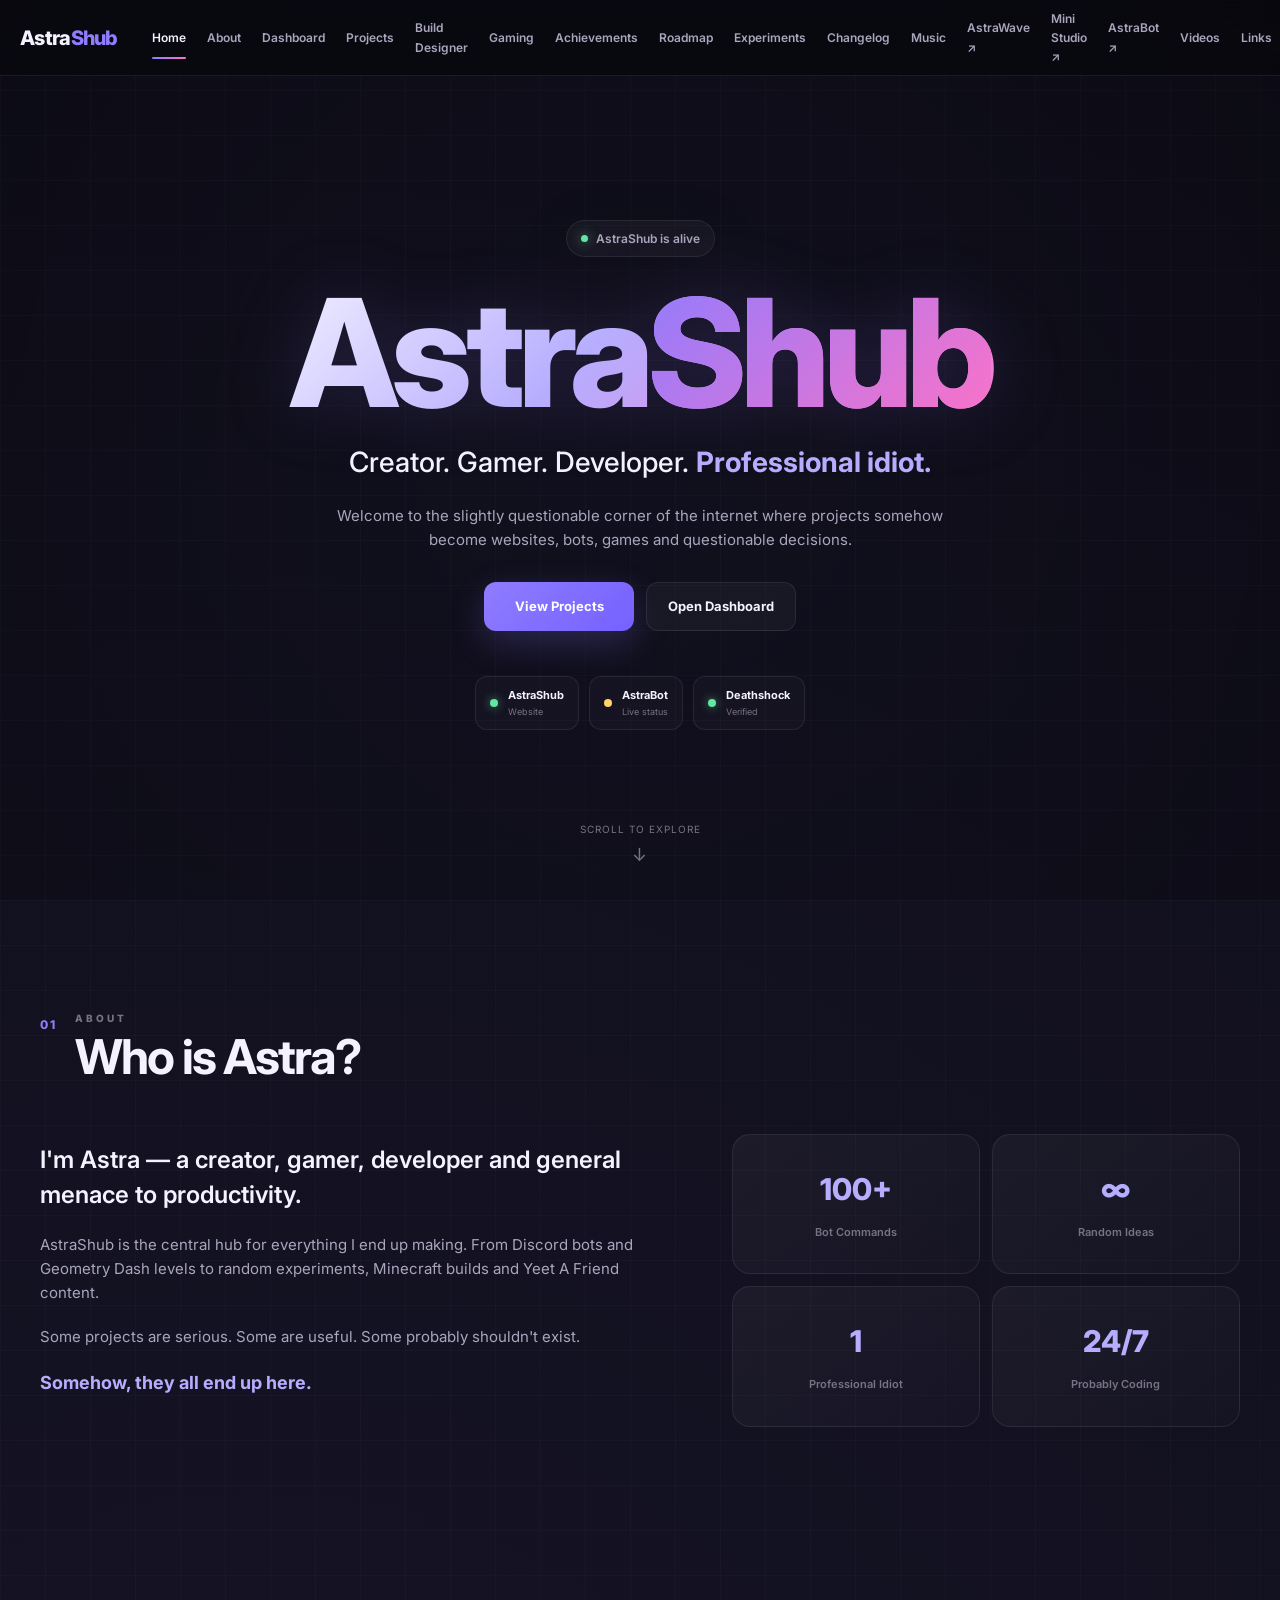
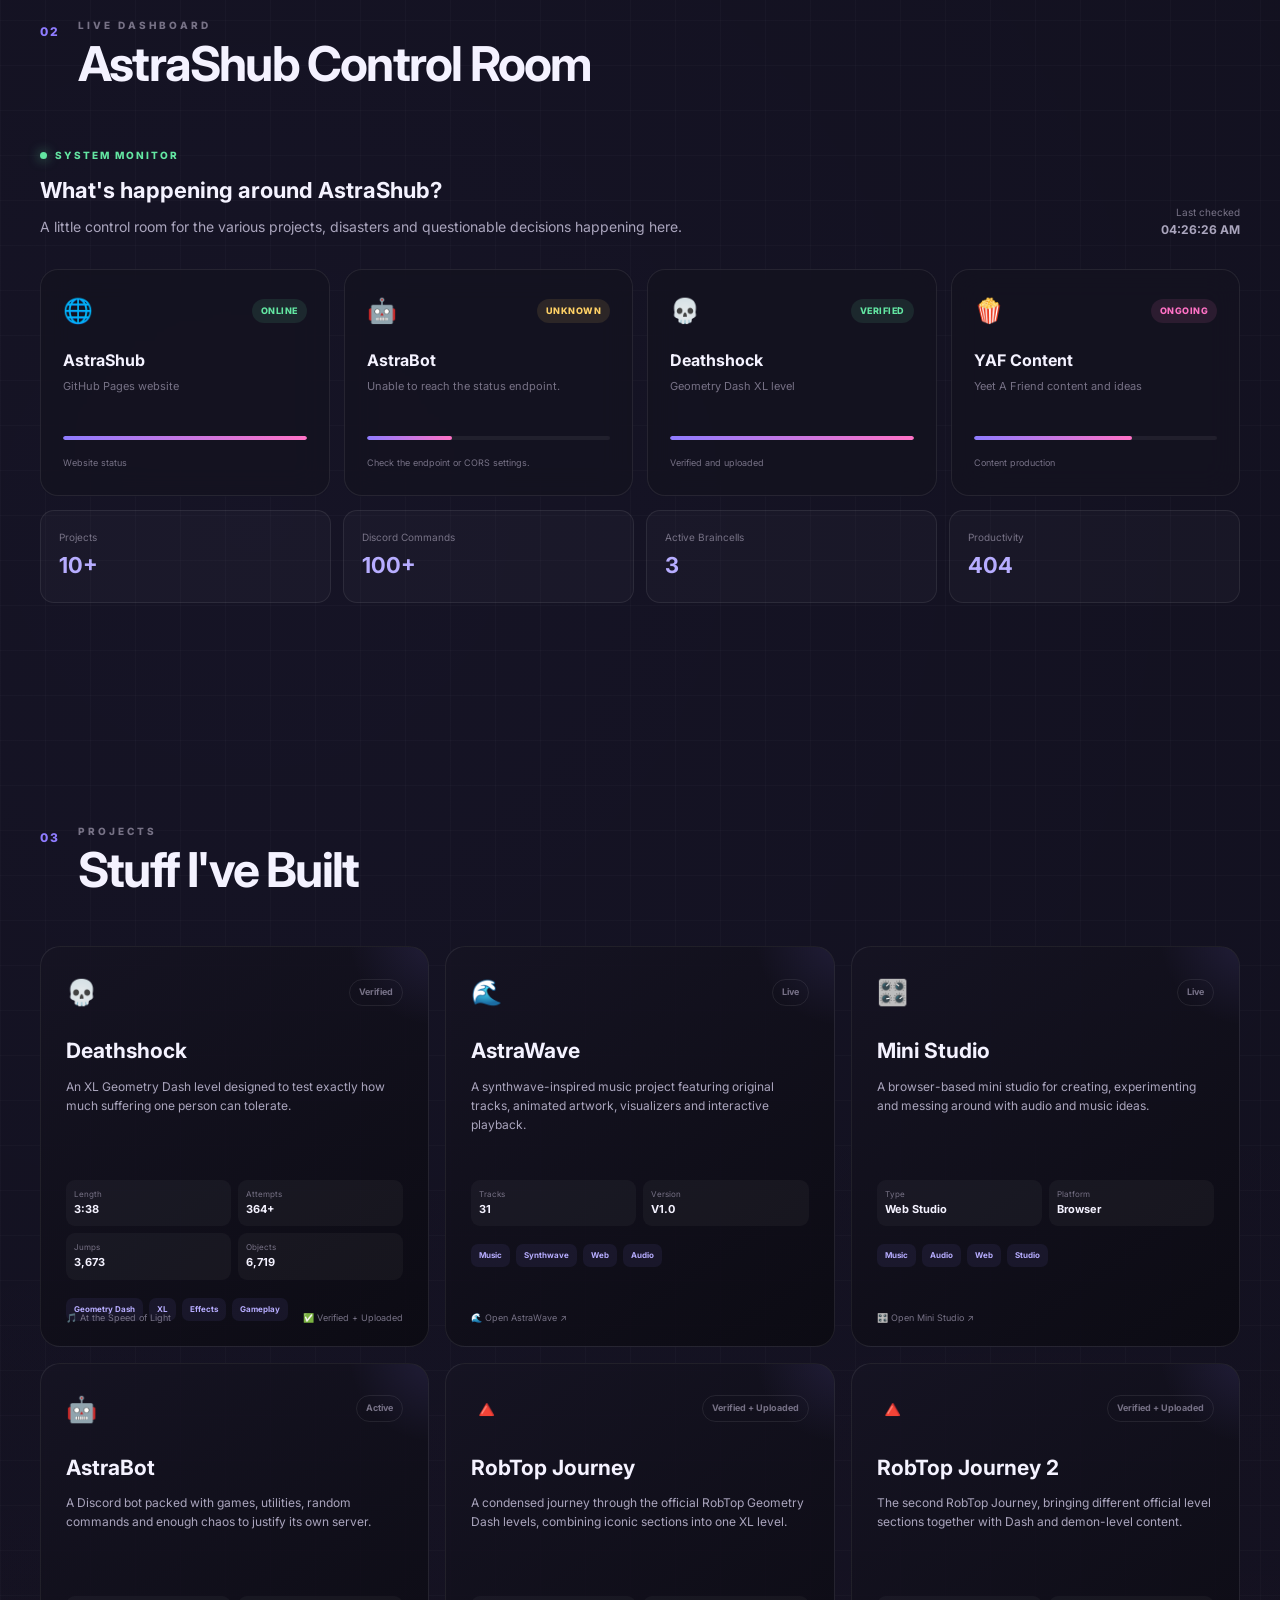
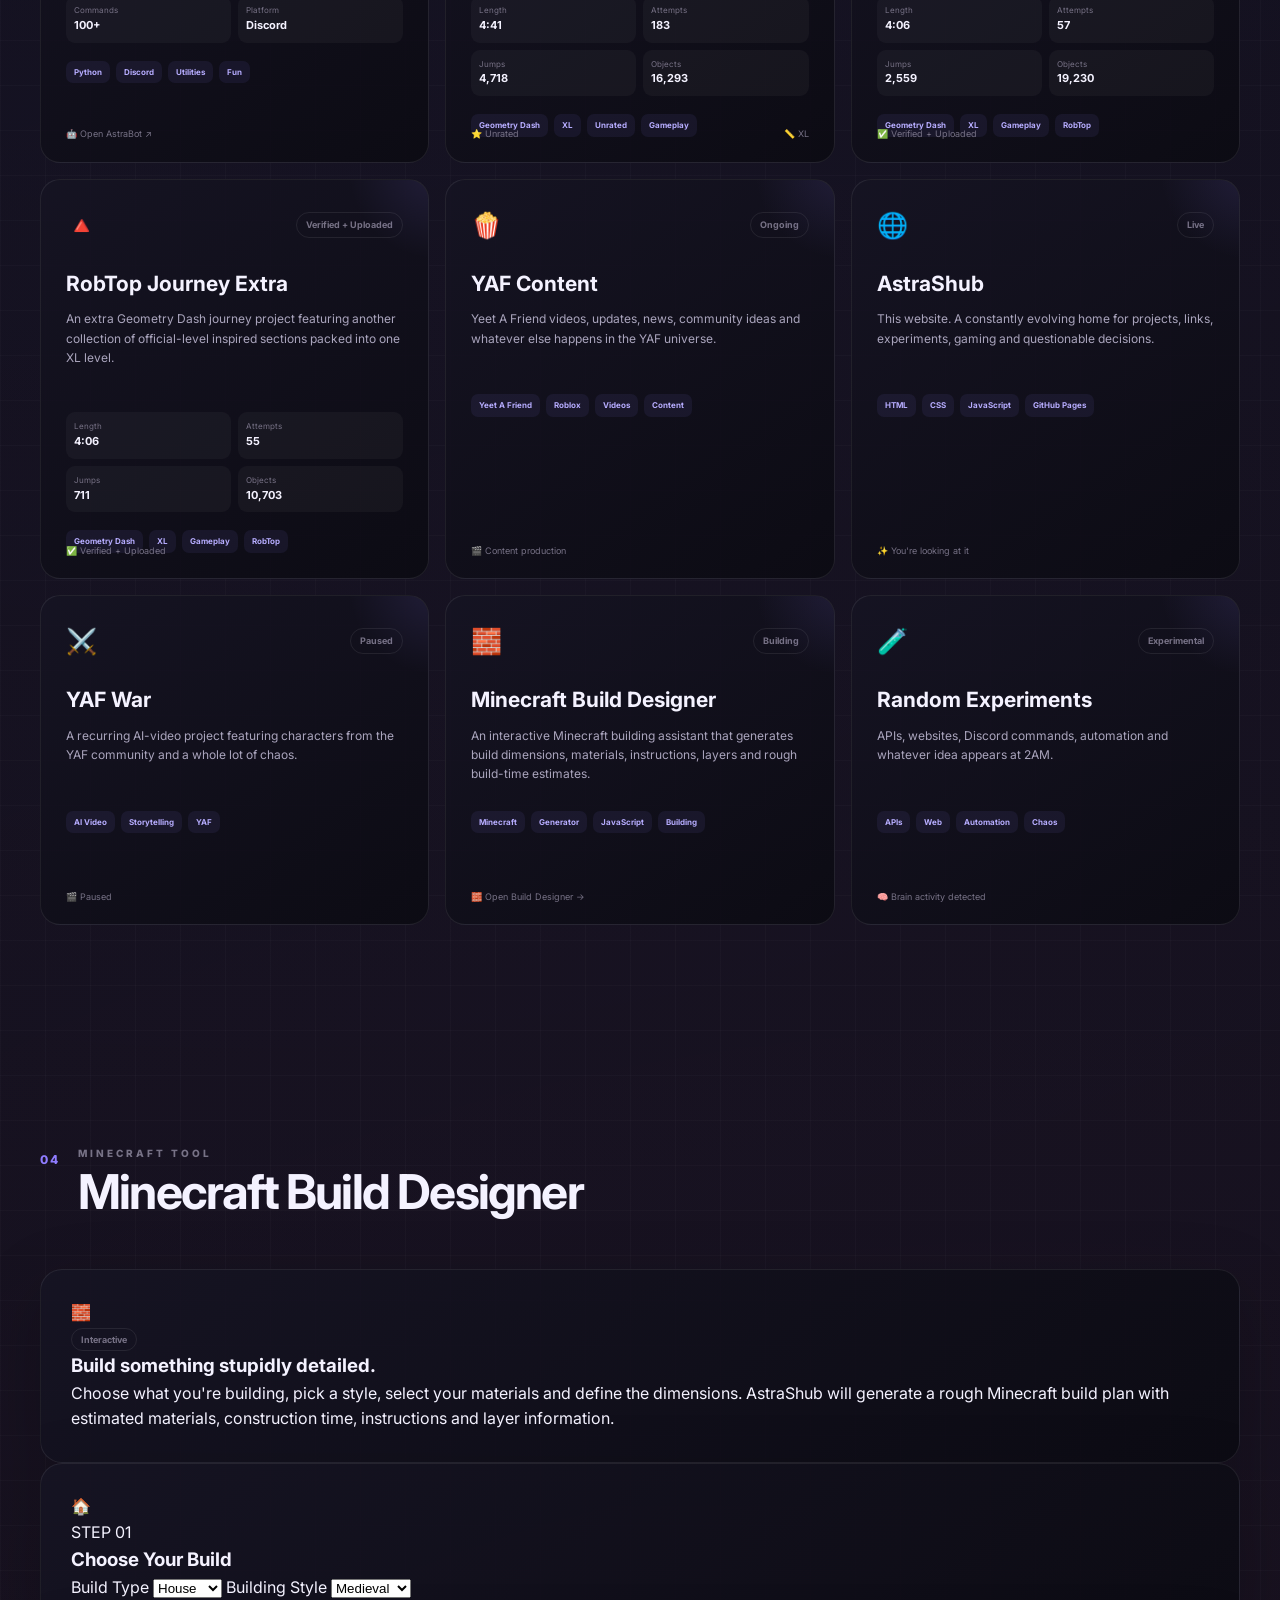
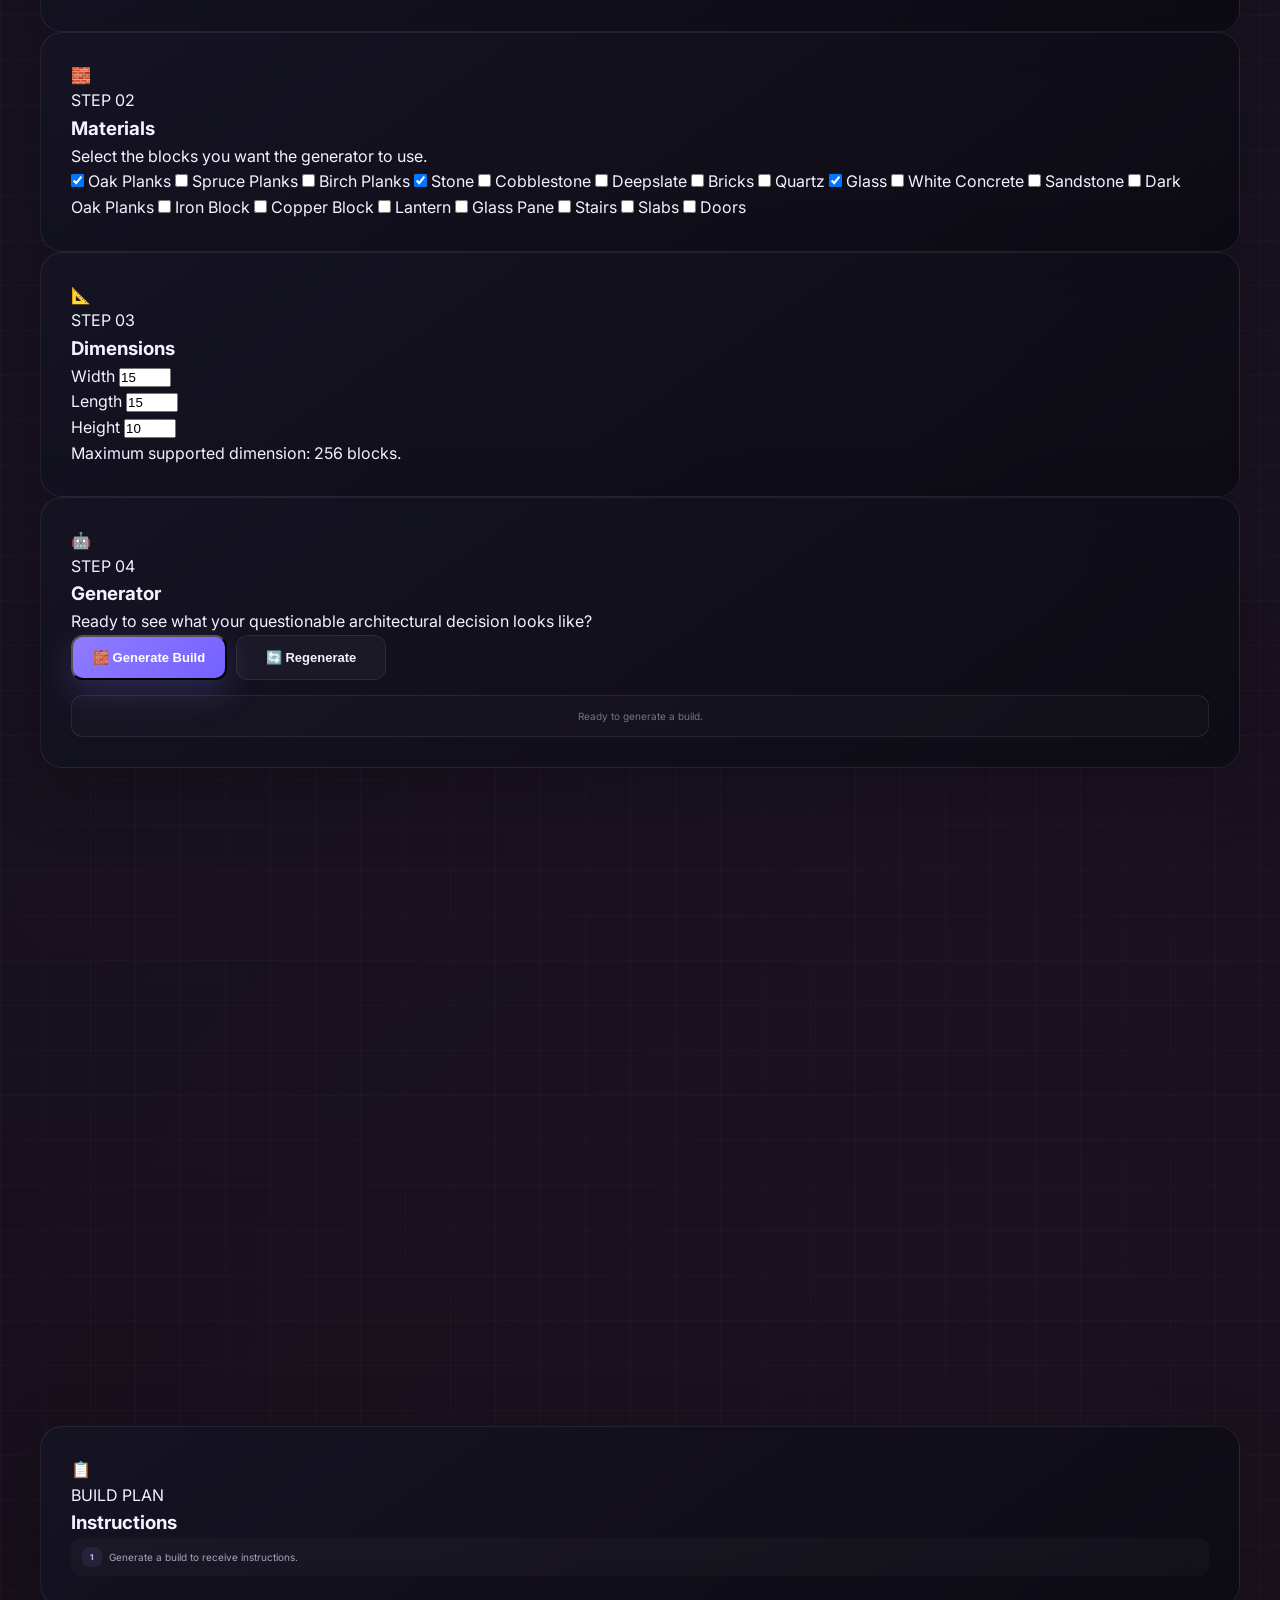
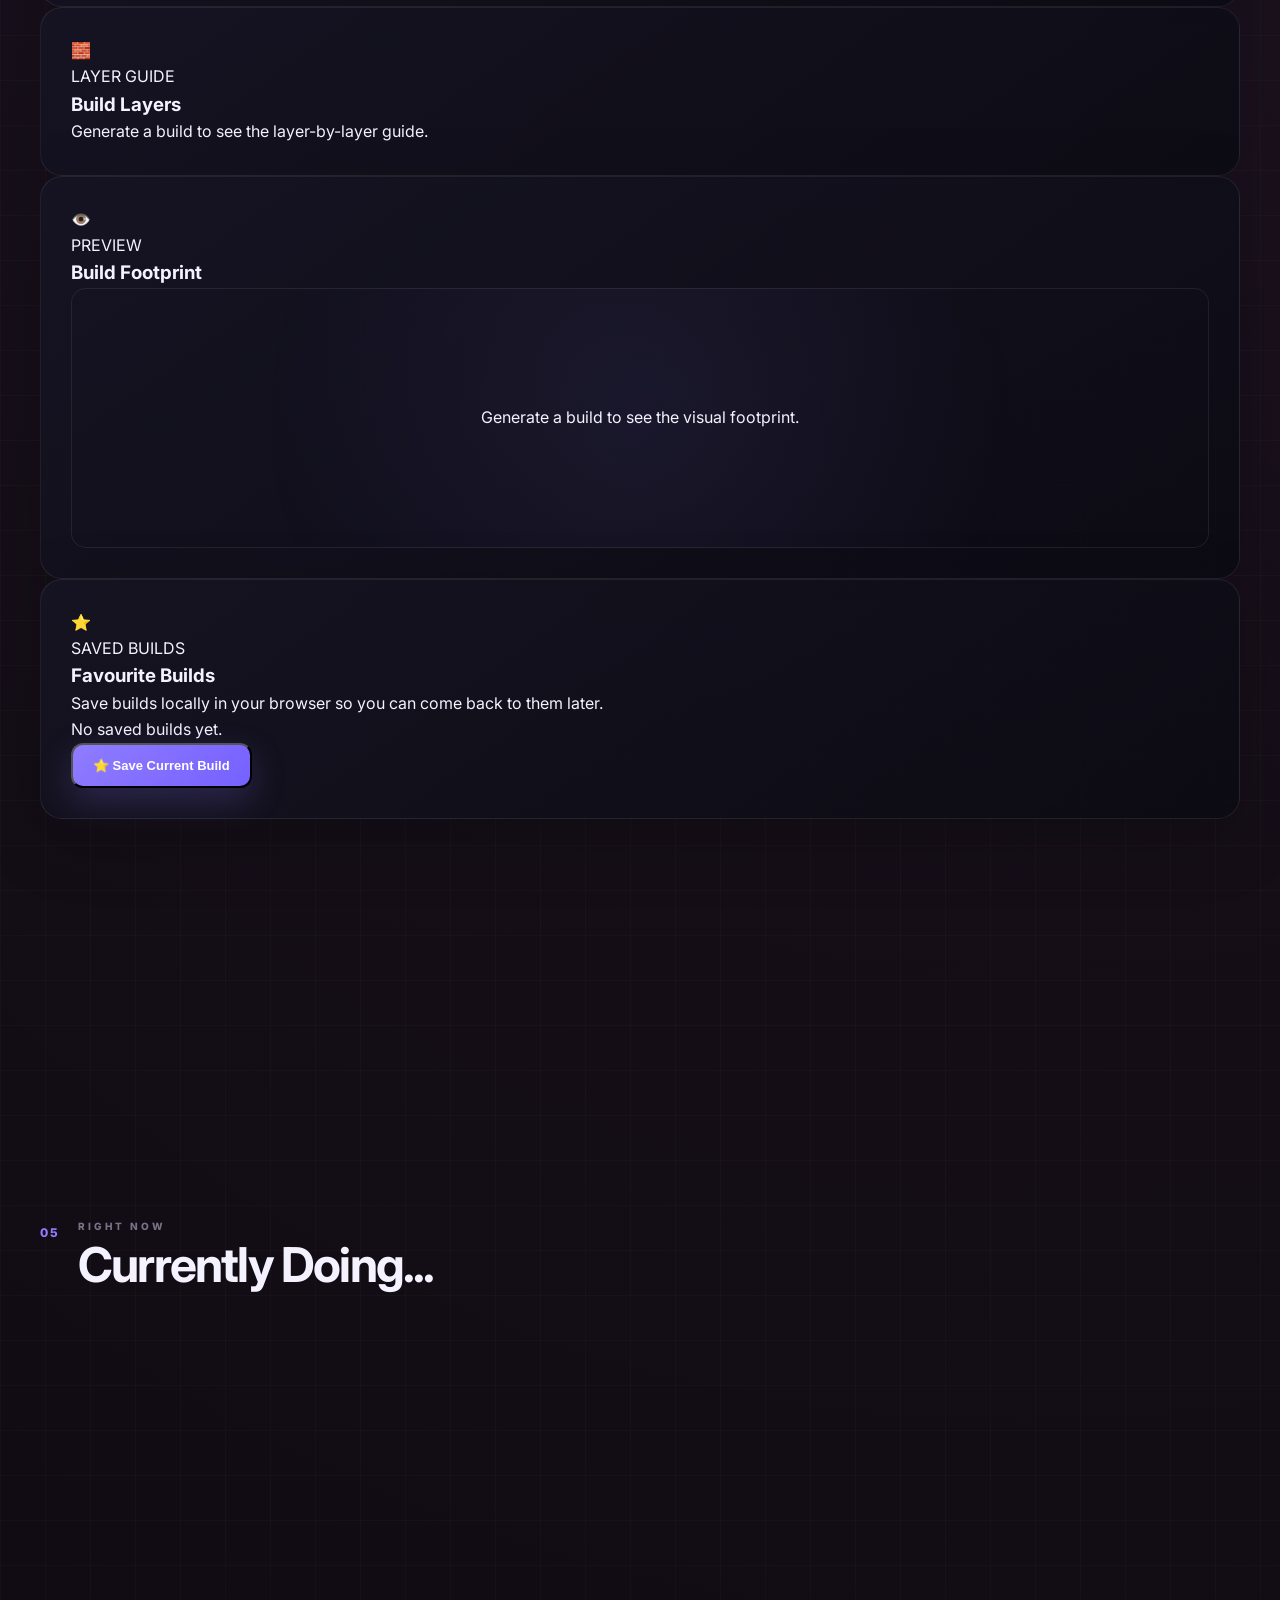
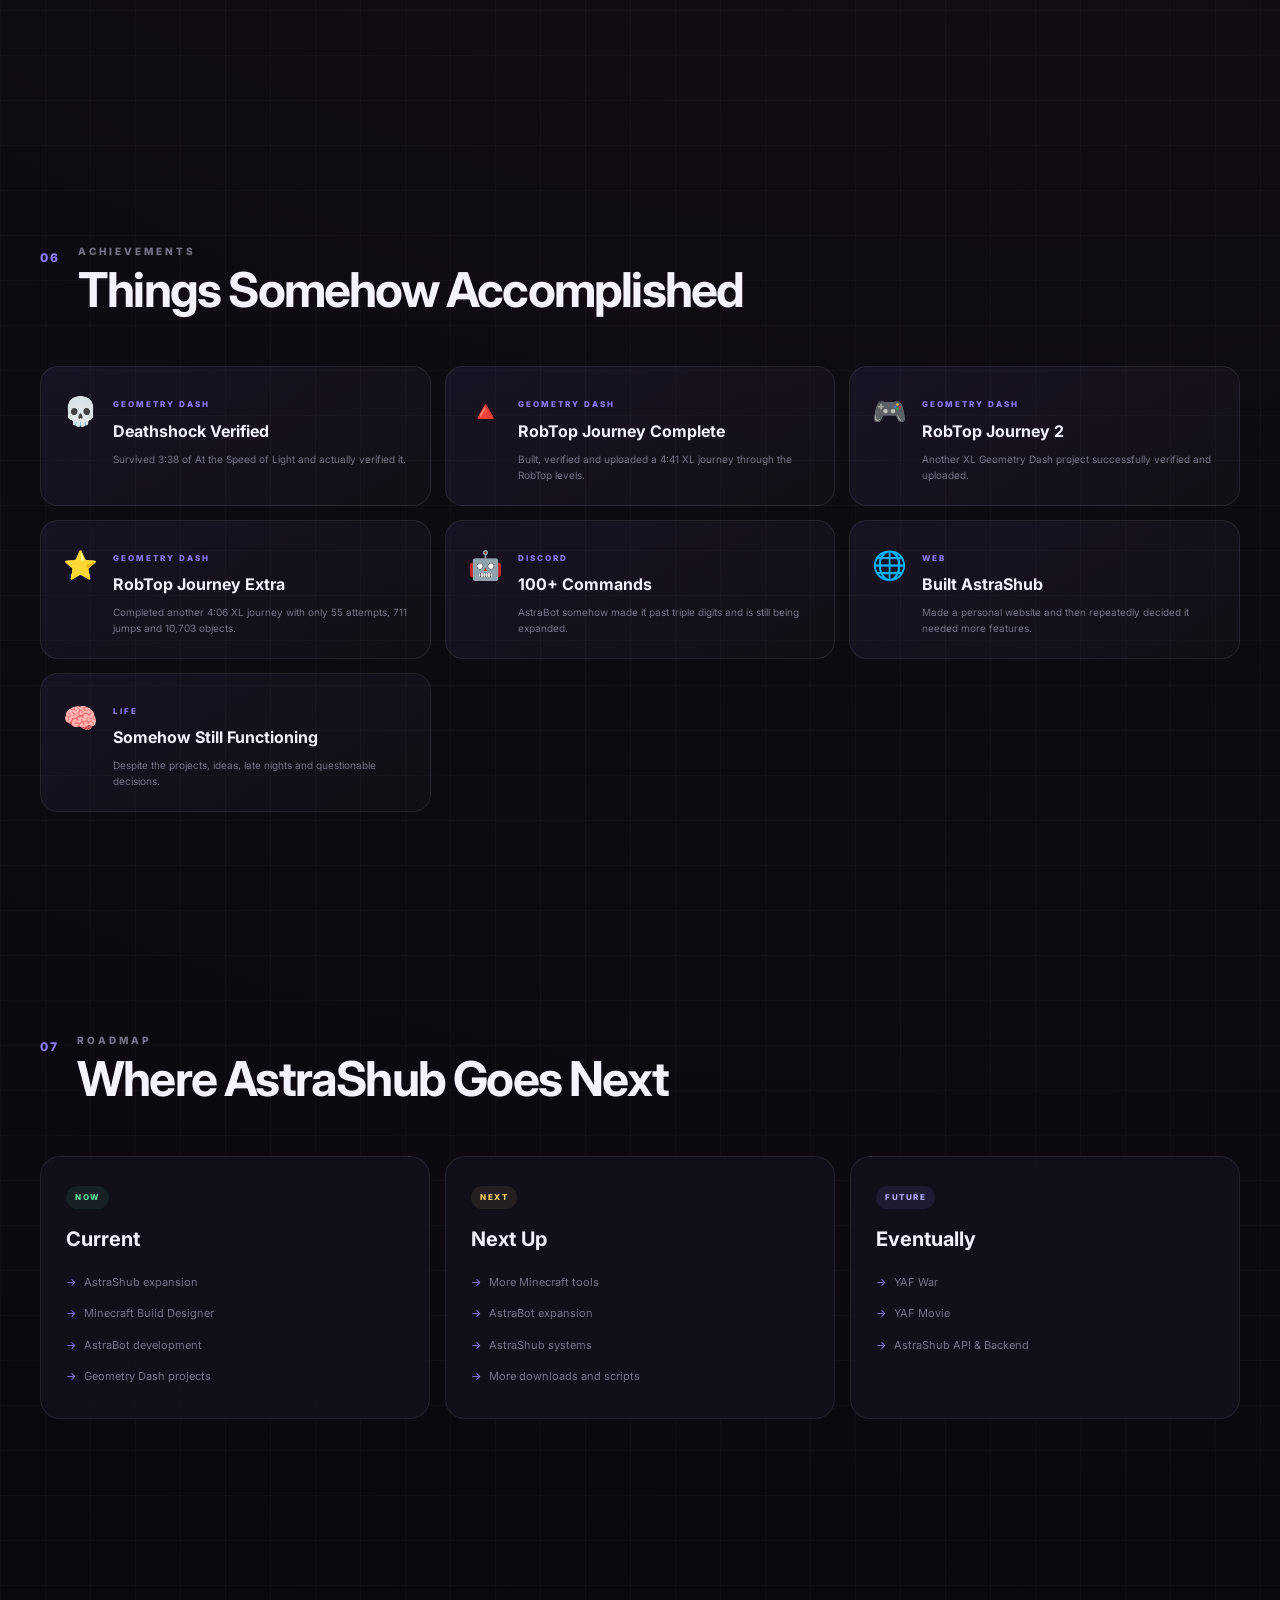
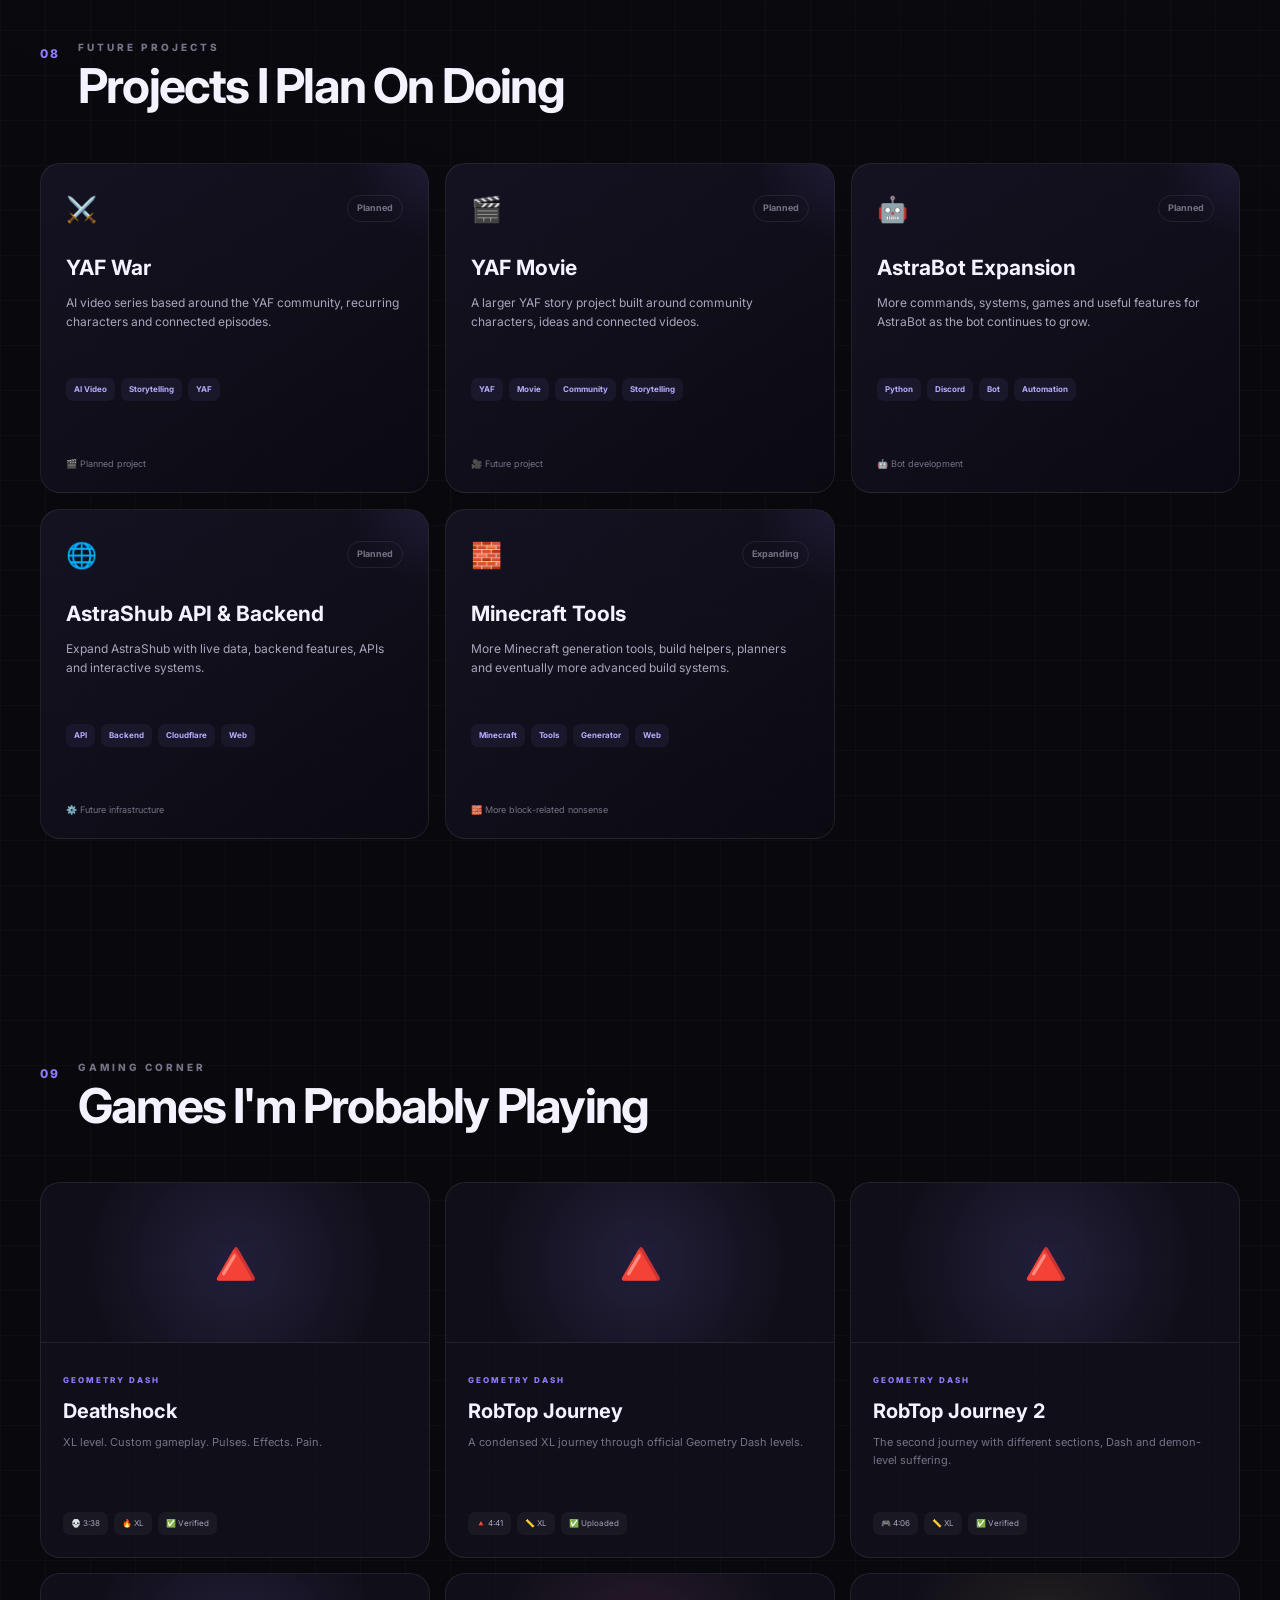
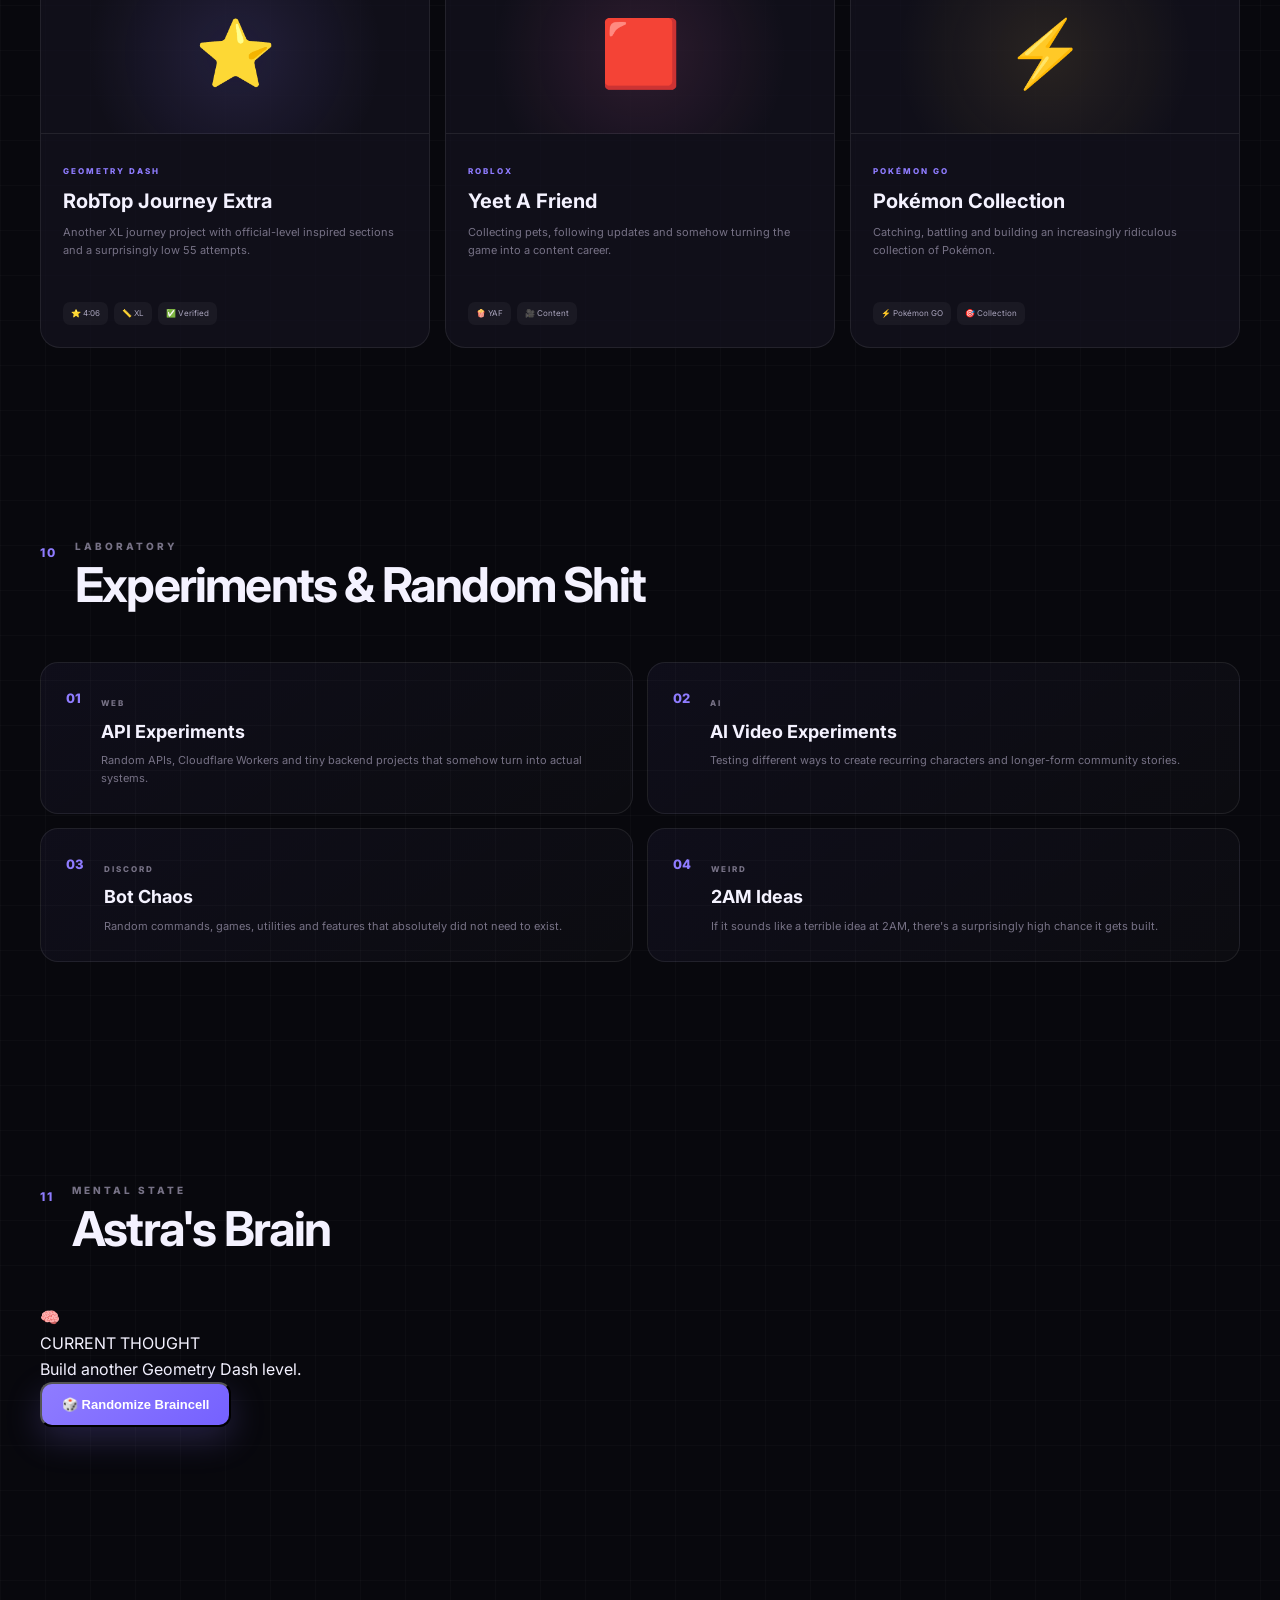
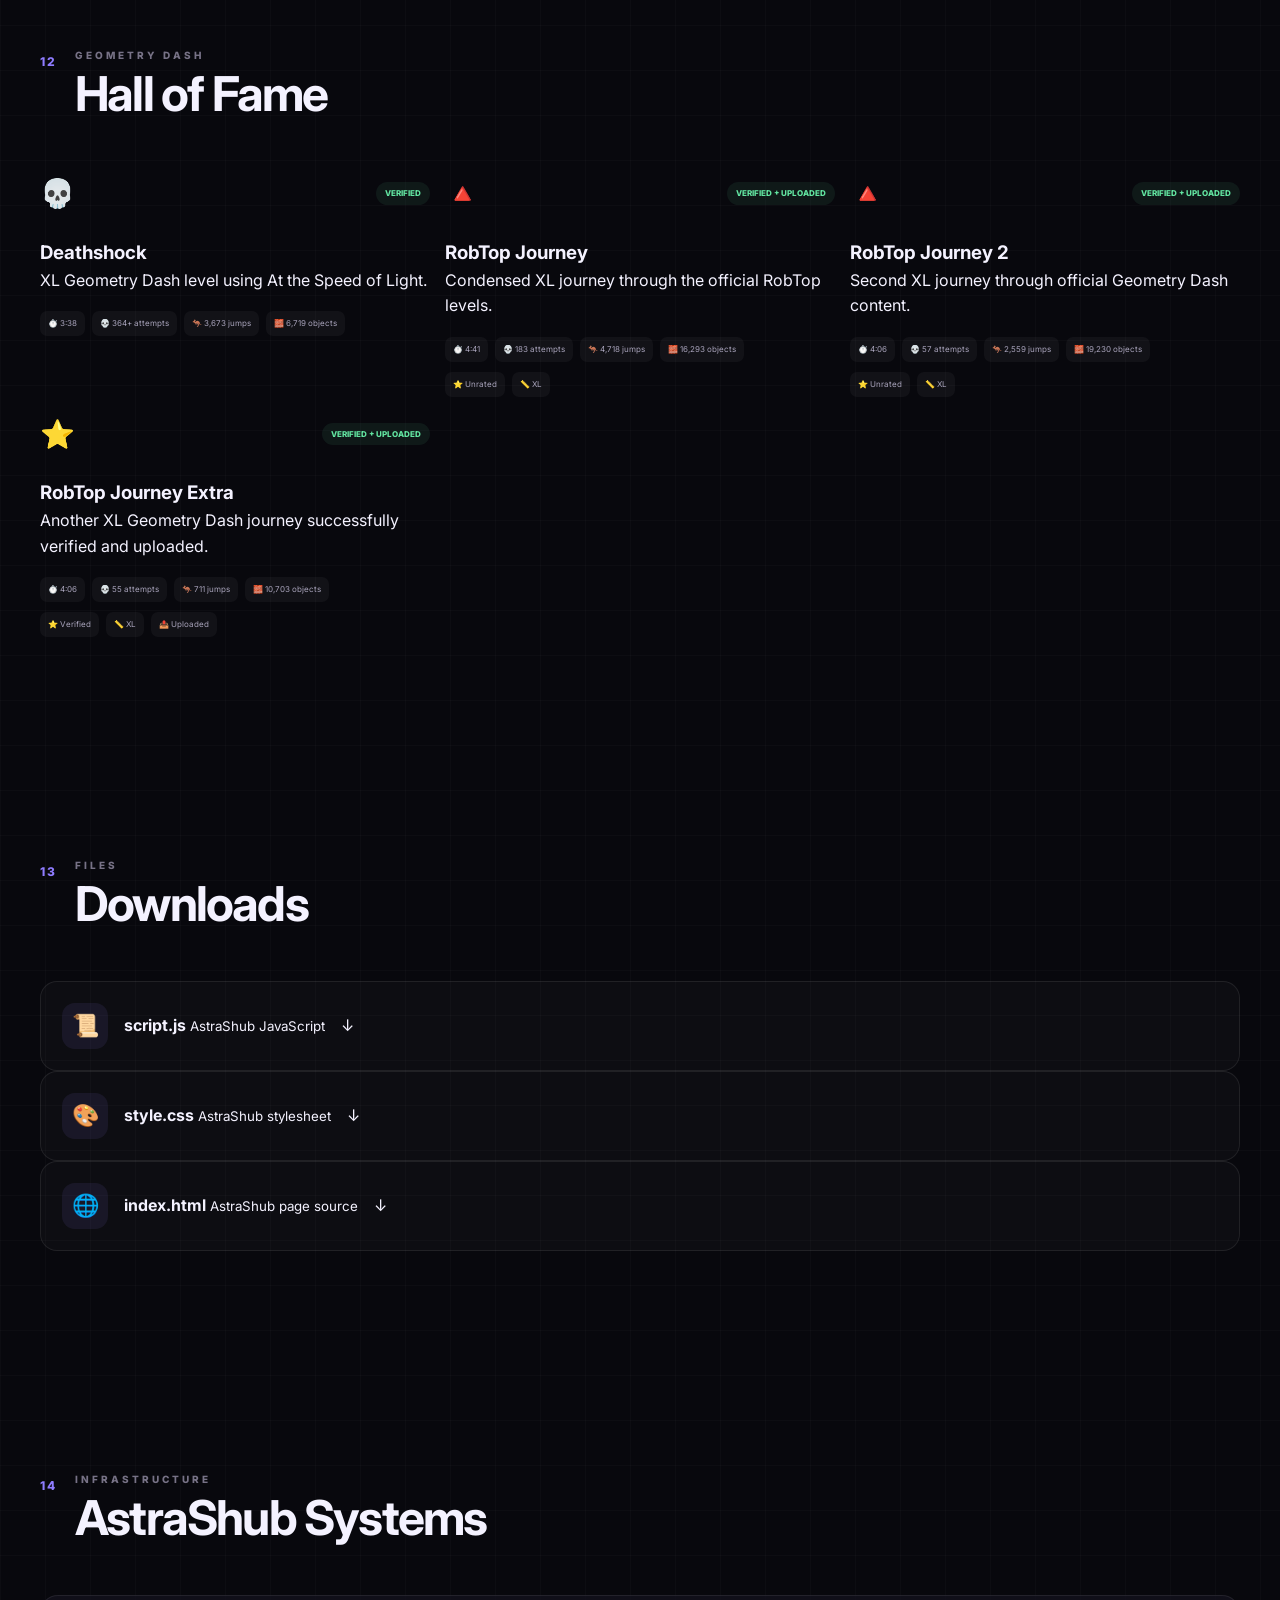
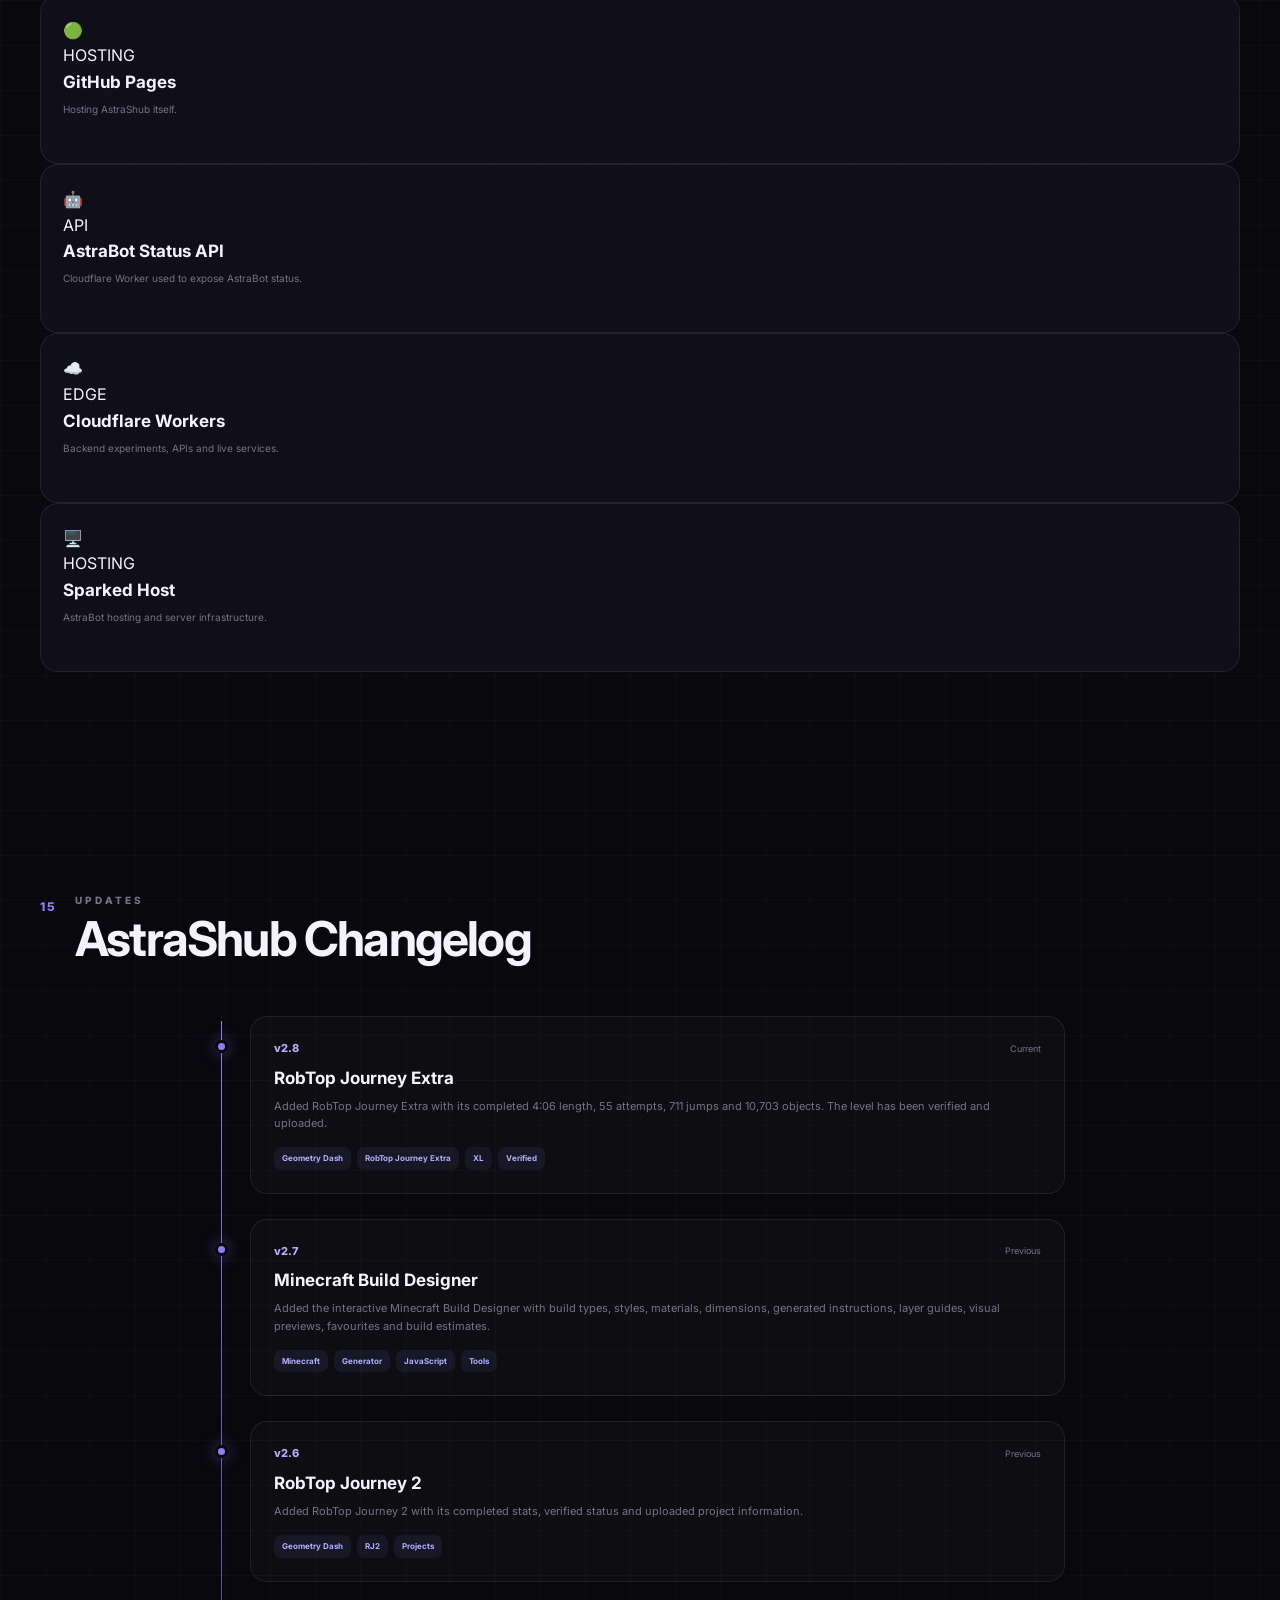
==== commit bea8d802: "Update footer links for AstraBot and AstraVoid" ====
--- a/index.html
+++ b/index.html
@@ -4249,12 +4249,20 @@
 
         <div class="footer-links">
 
-            <a href="#">
-                Terms
+            <a href="terms.html">
+                AstraBot Terms
             </a>
 
-            <a href="#">
-                Privacy
+            <a href="privacy.html">
+                AstraBot Privacy
+            </a>
+
+            <a href="astravoid/terms.html">
+                AstraVoid Terms
+            </a>
+
+            <a href="astravoid/privacy.html">
+                AstraVoid Privacy
             </a>
 
         </div>
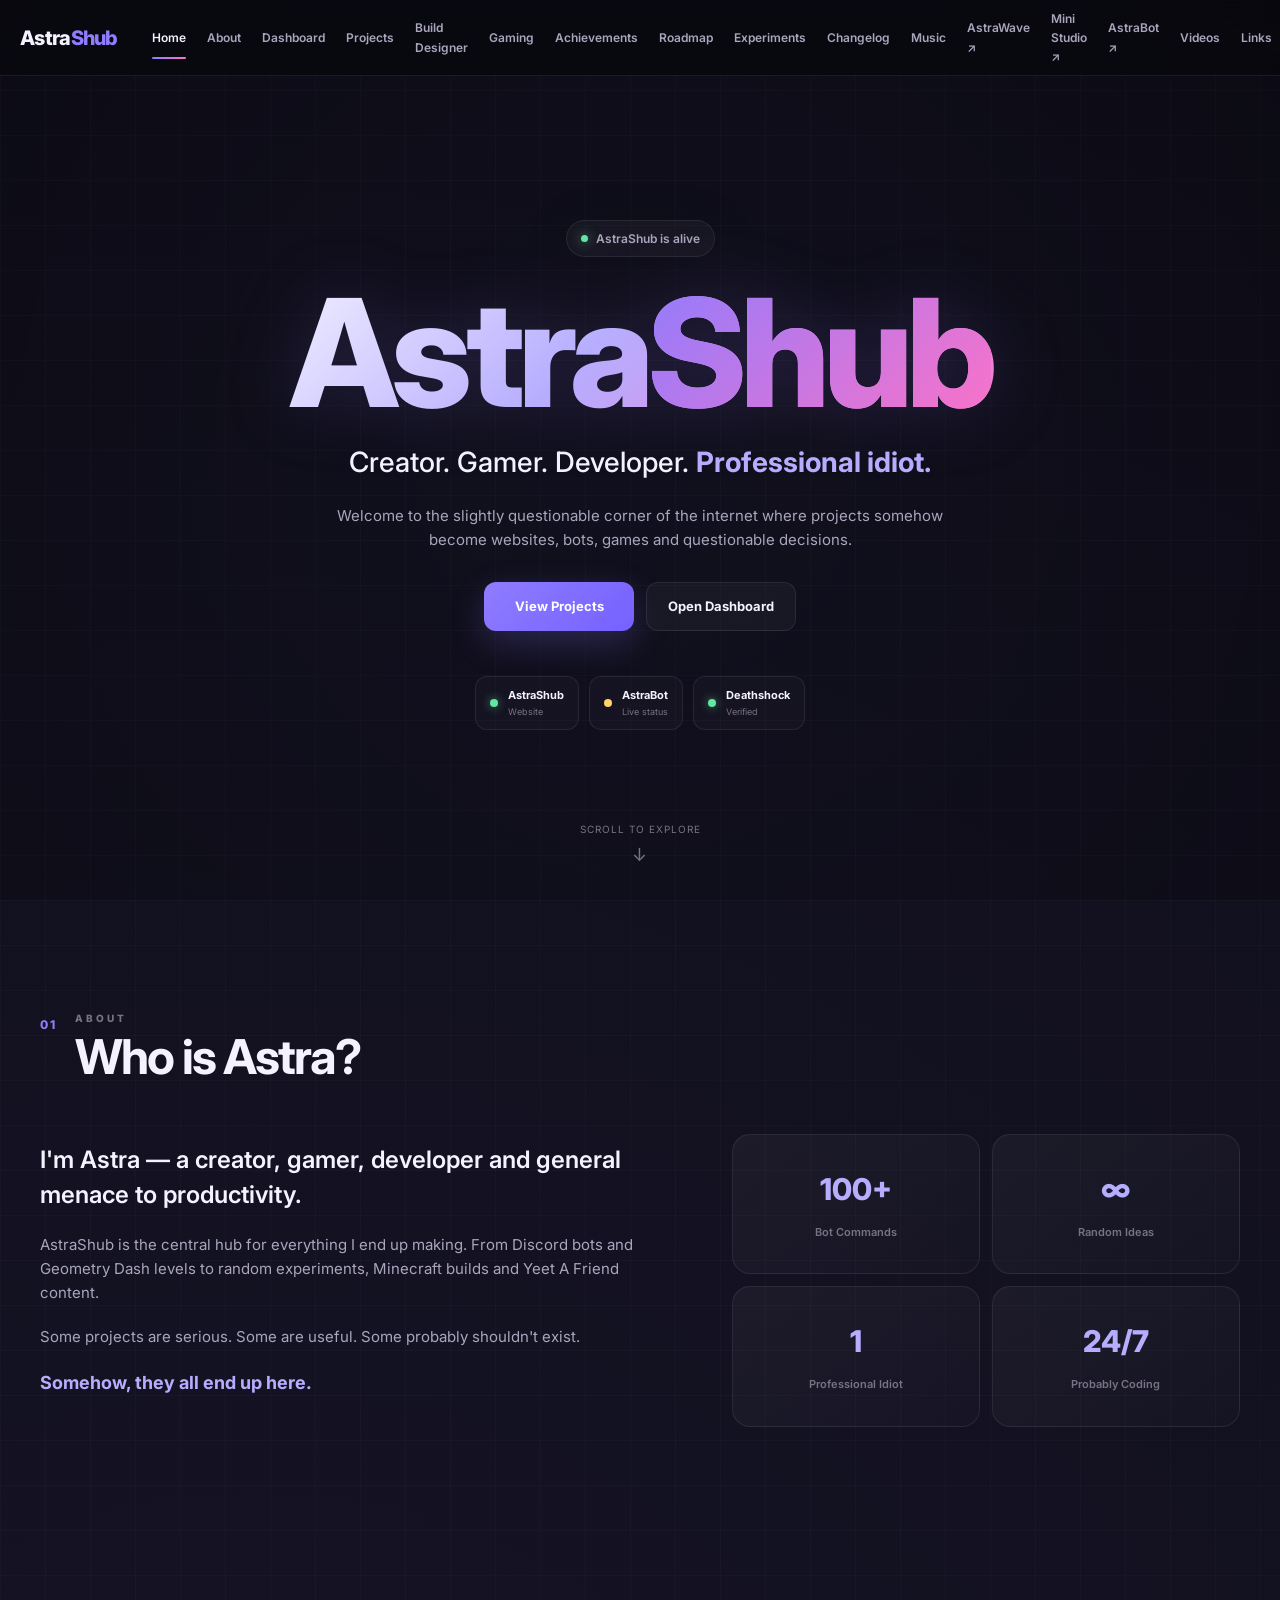
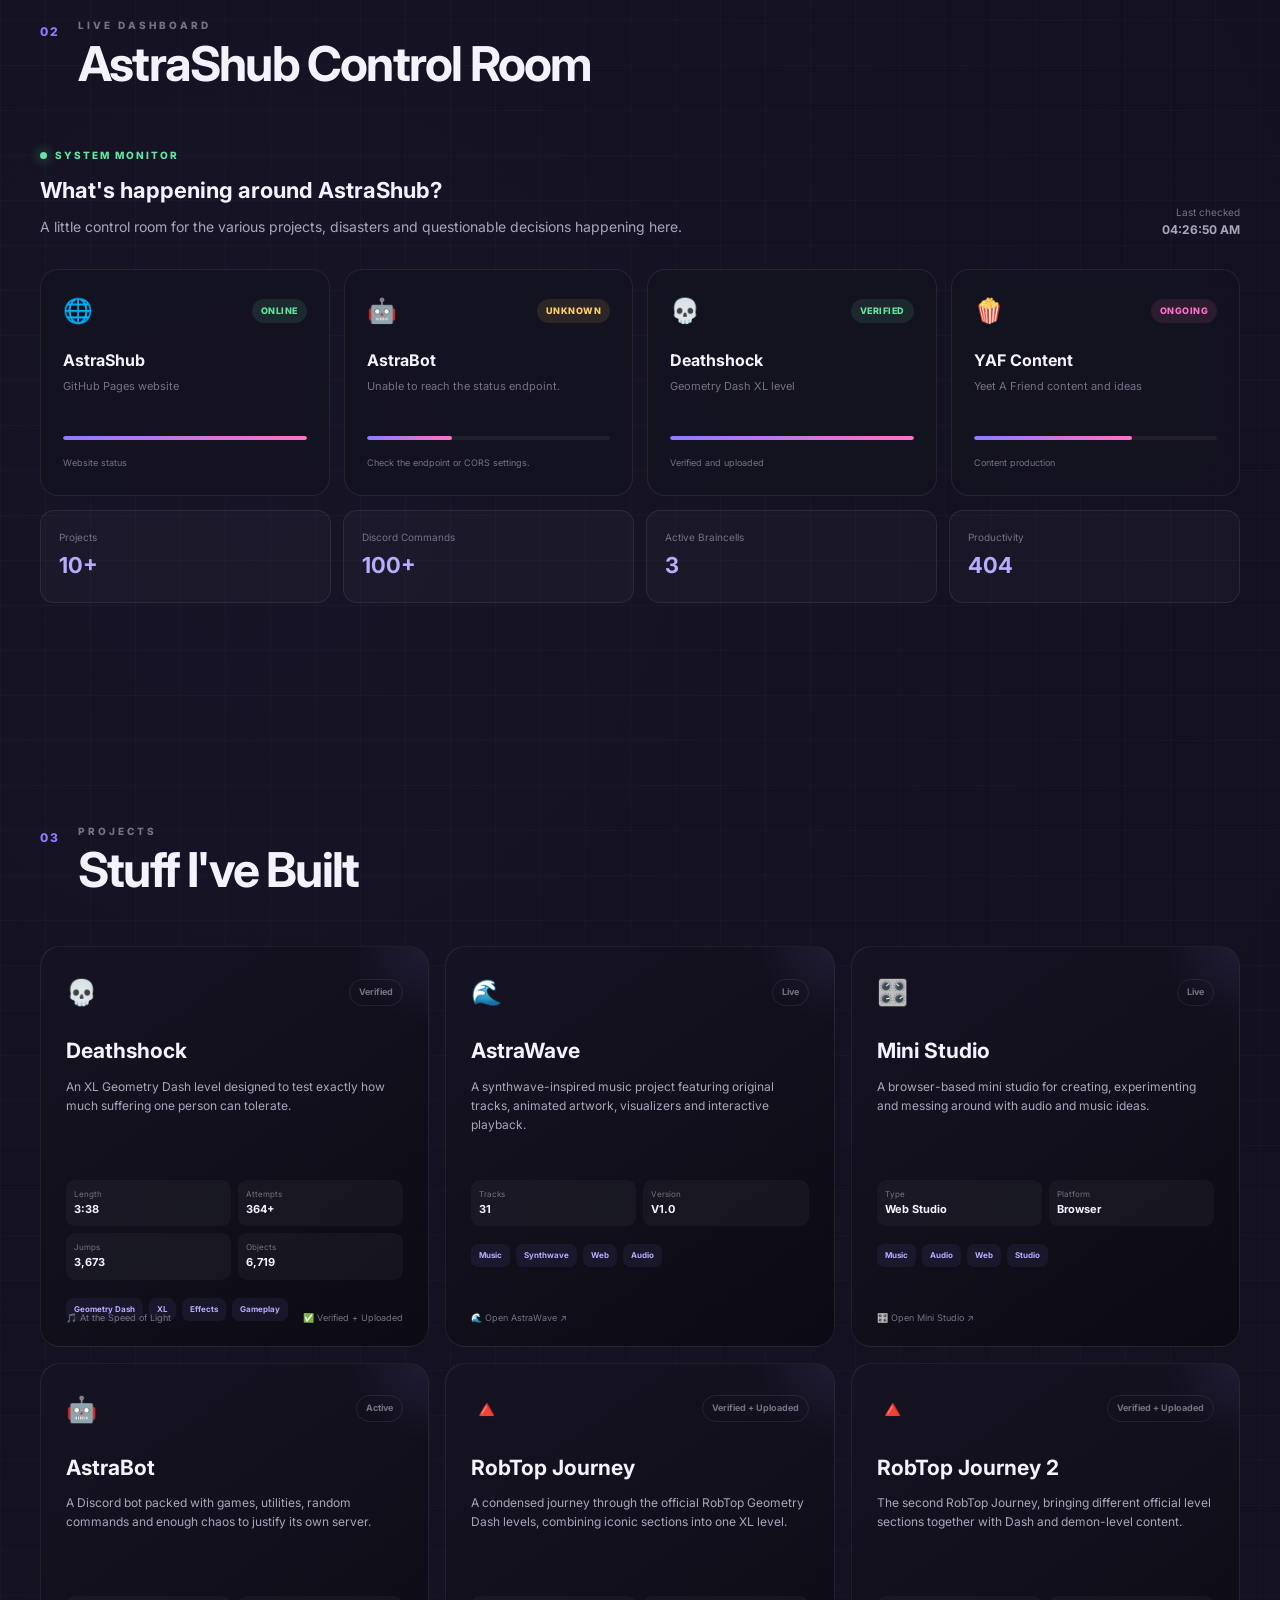
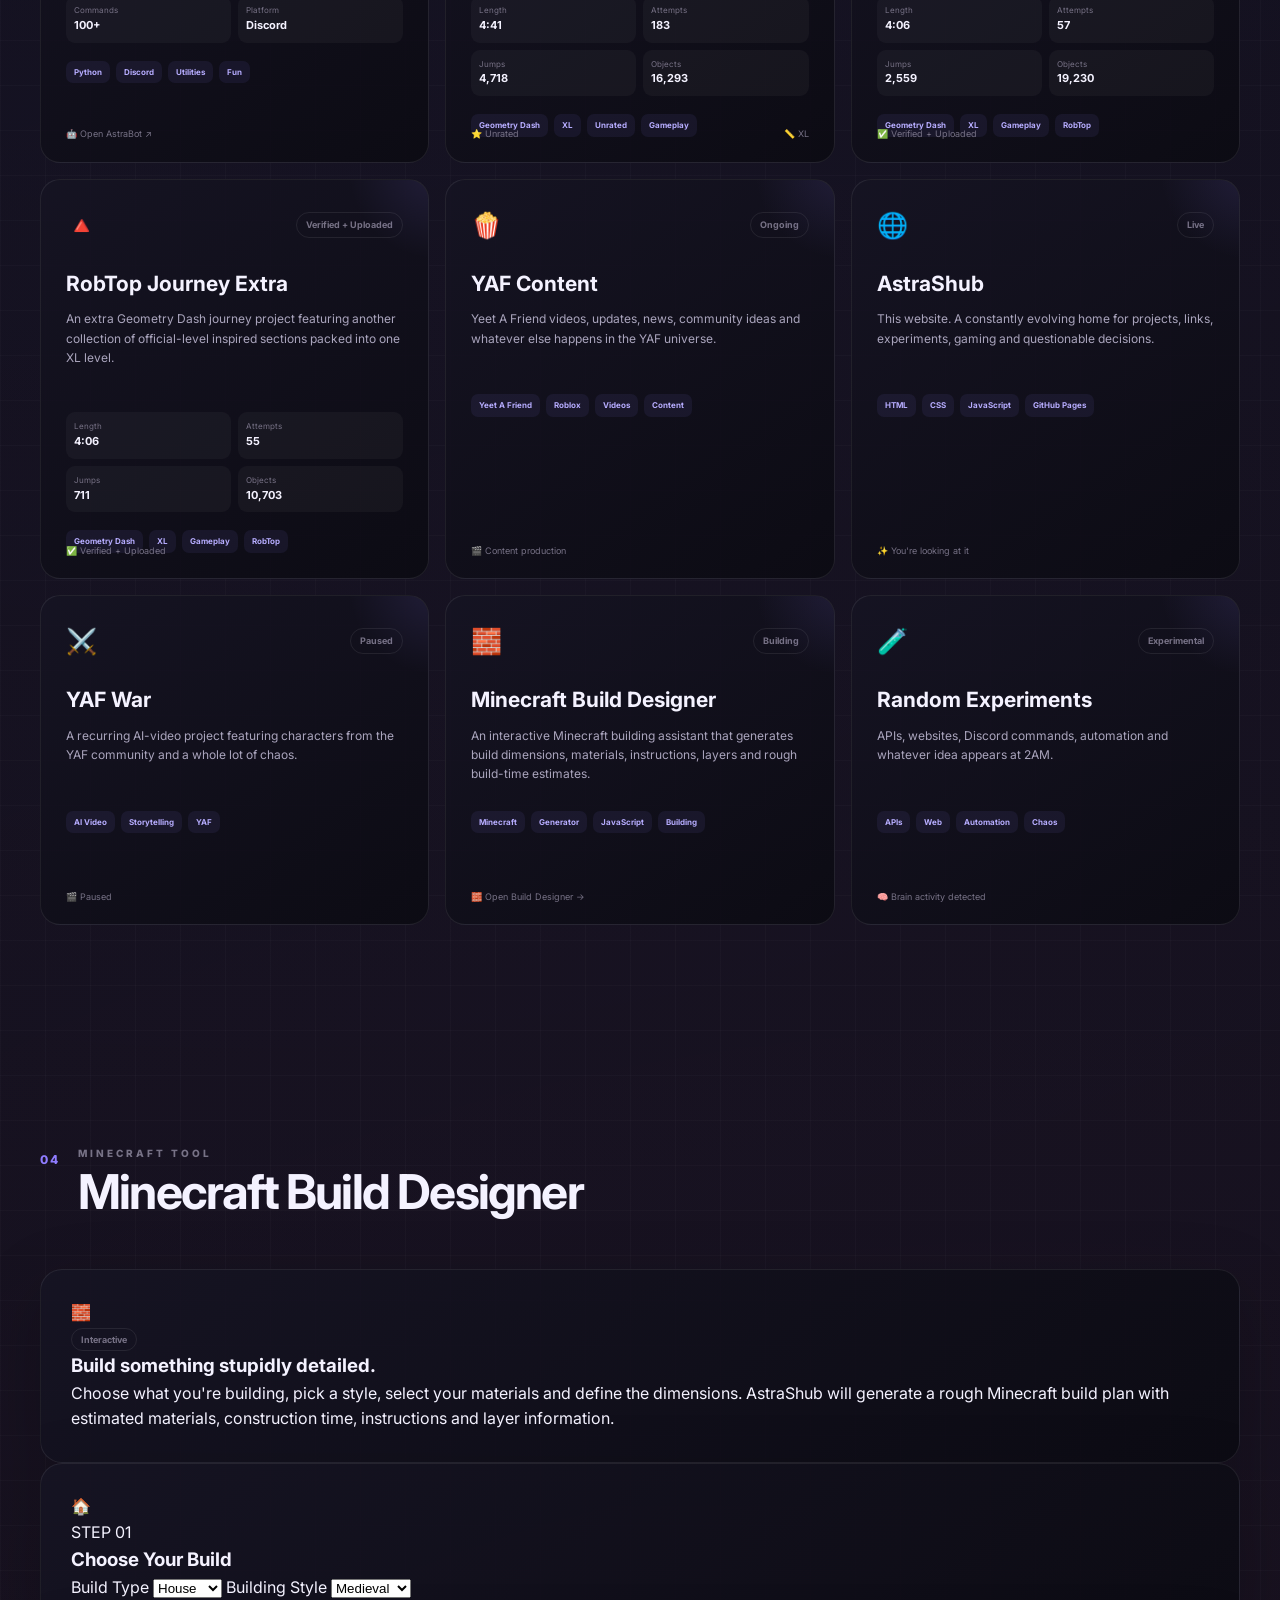
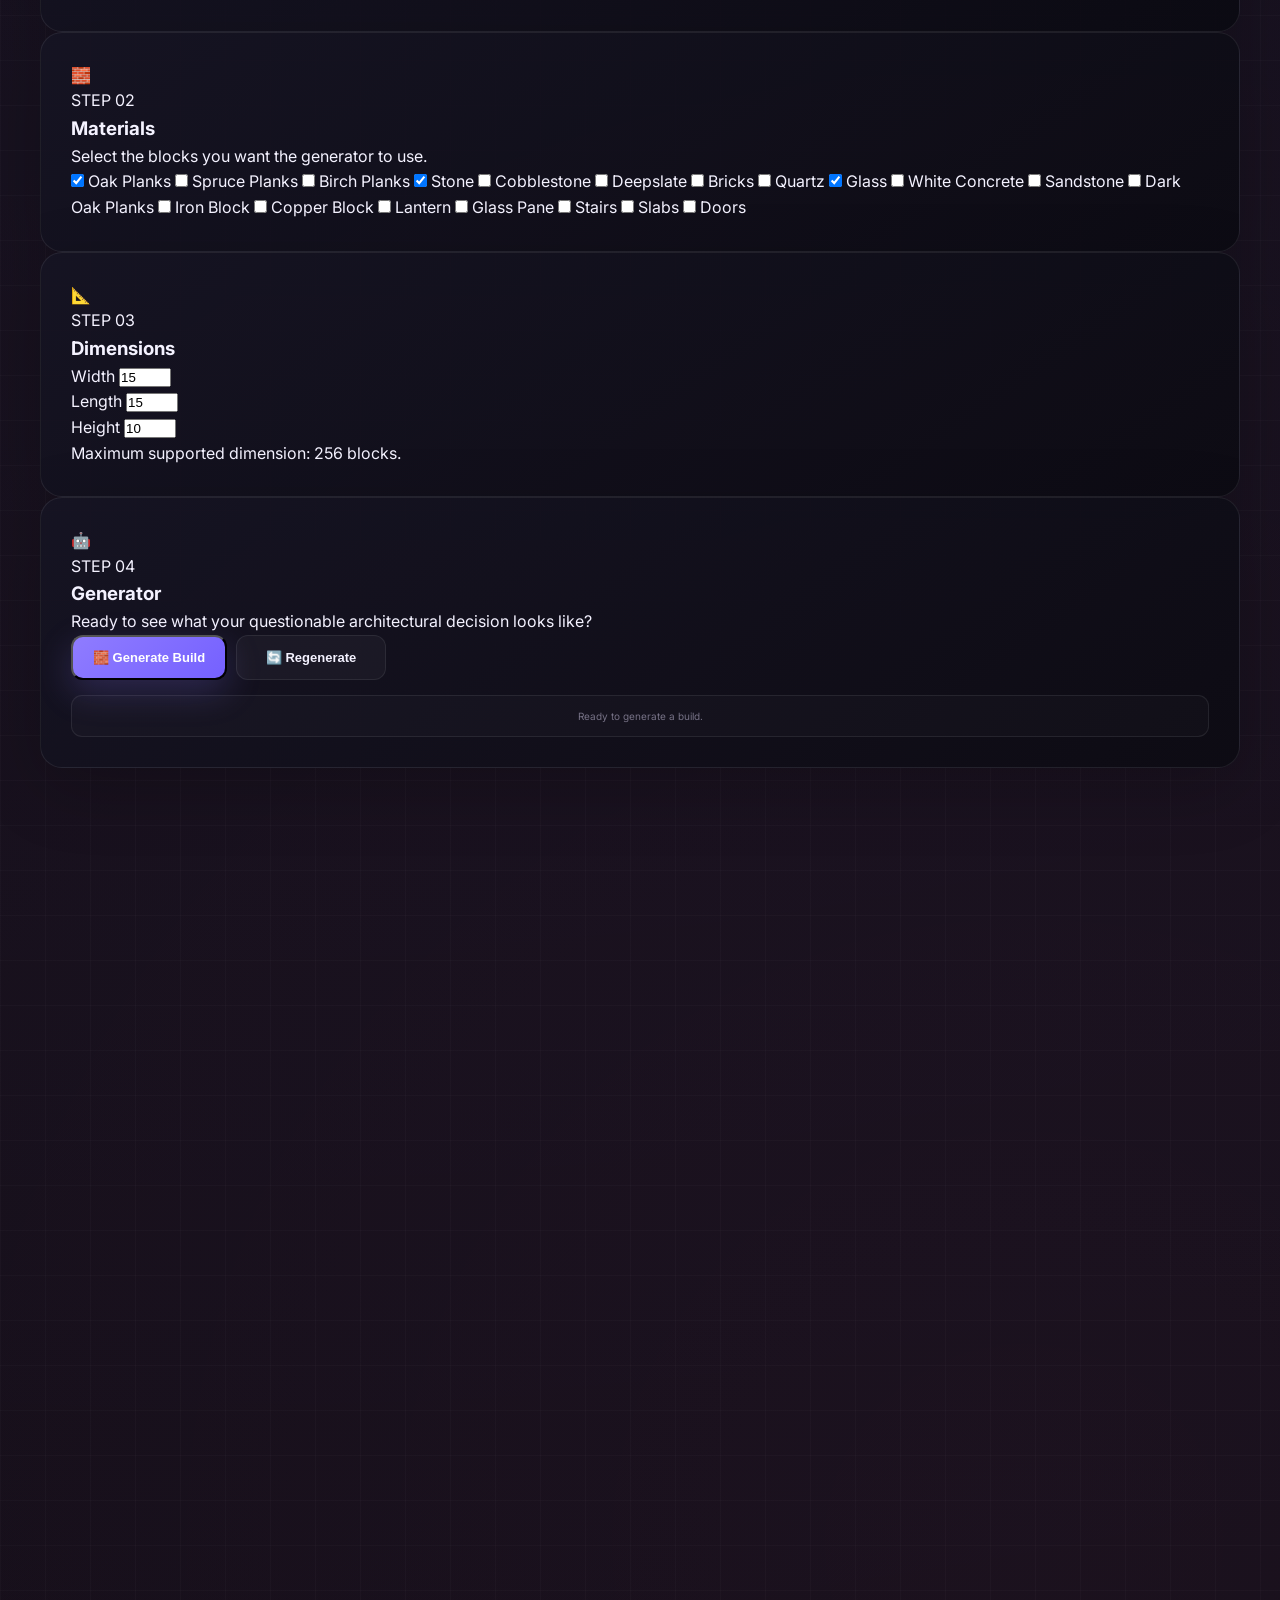
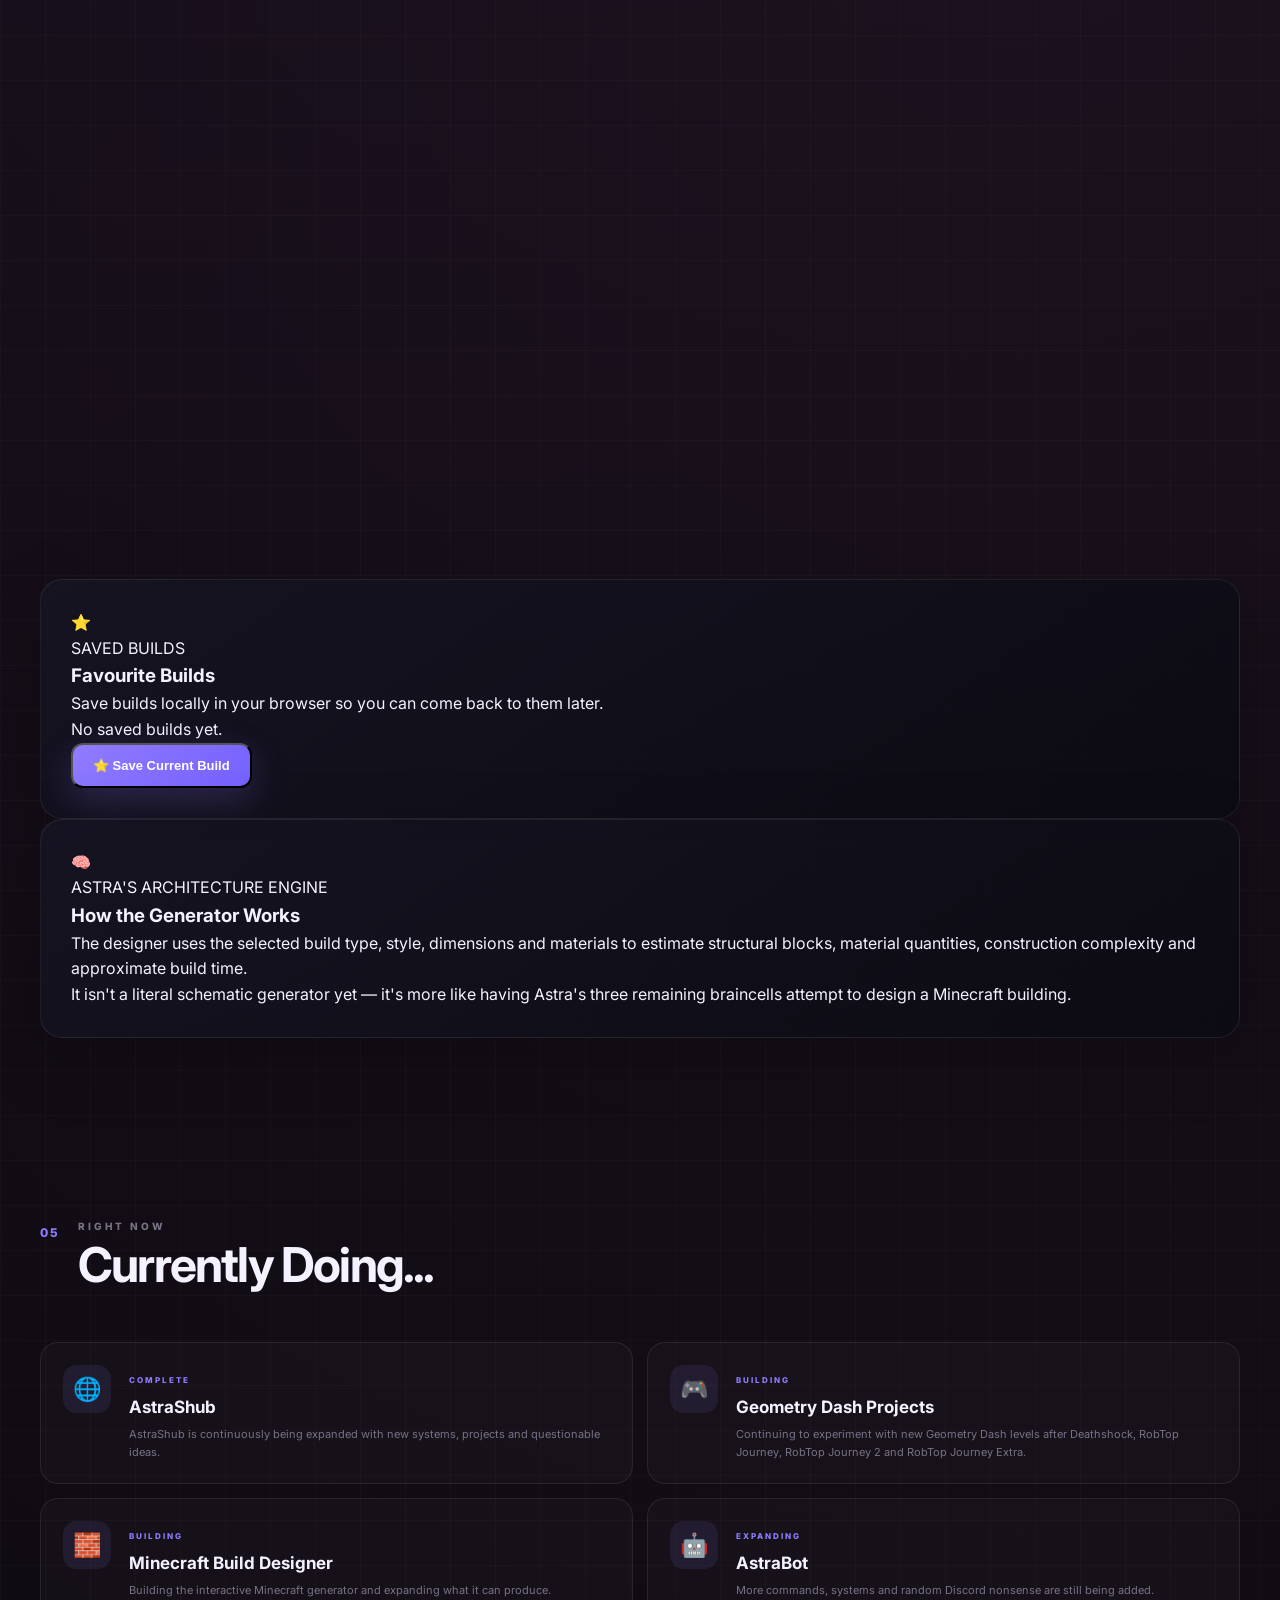
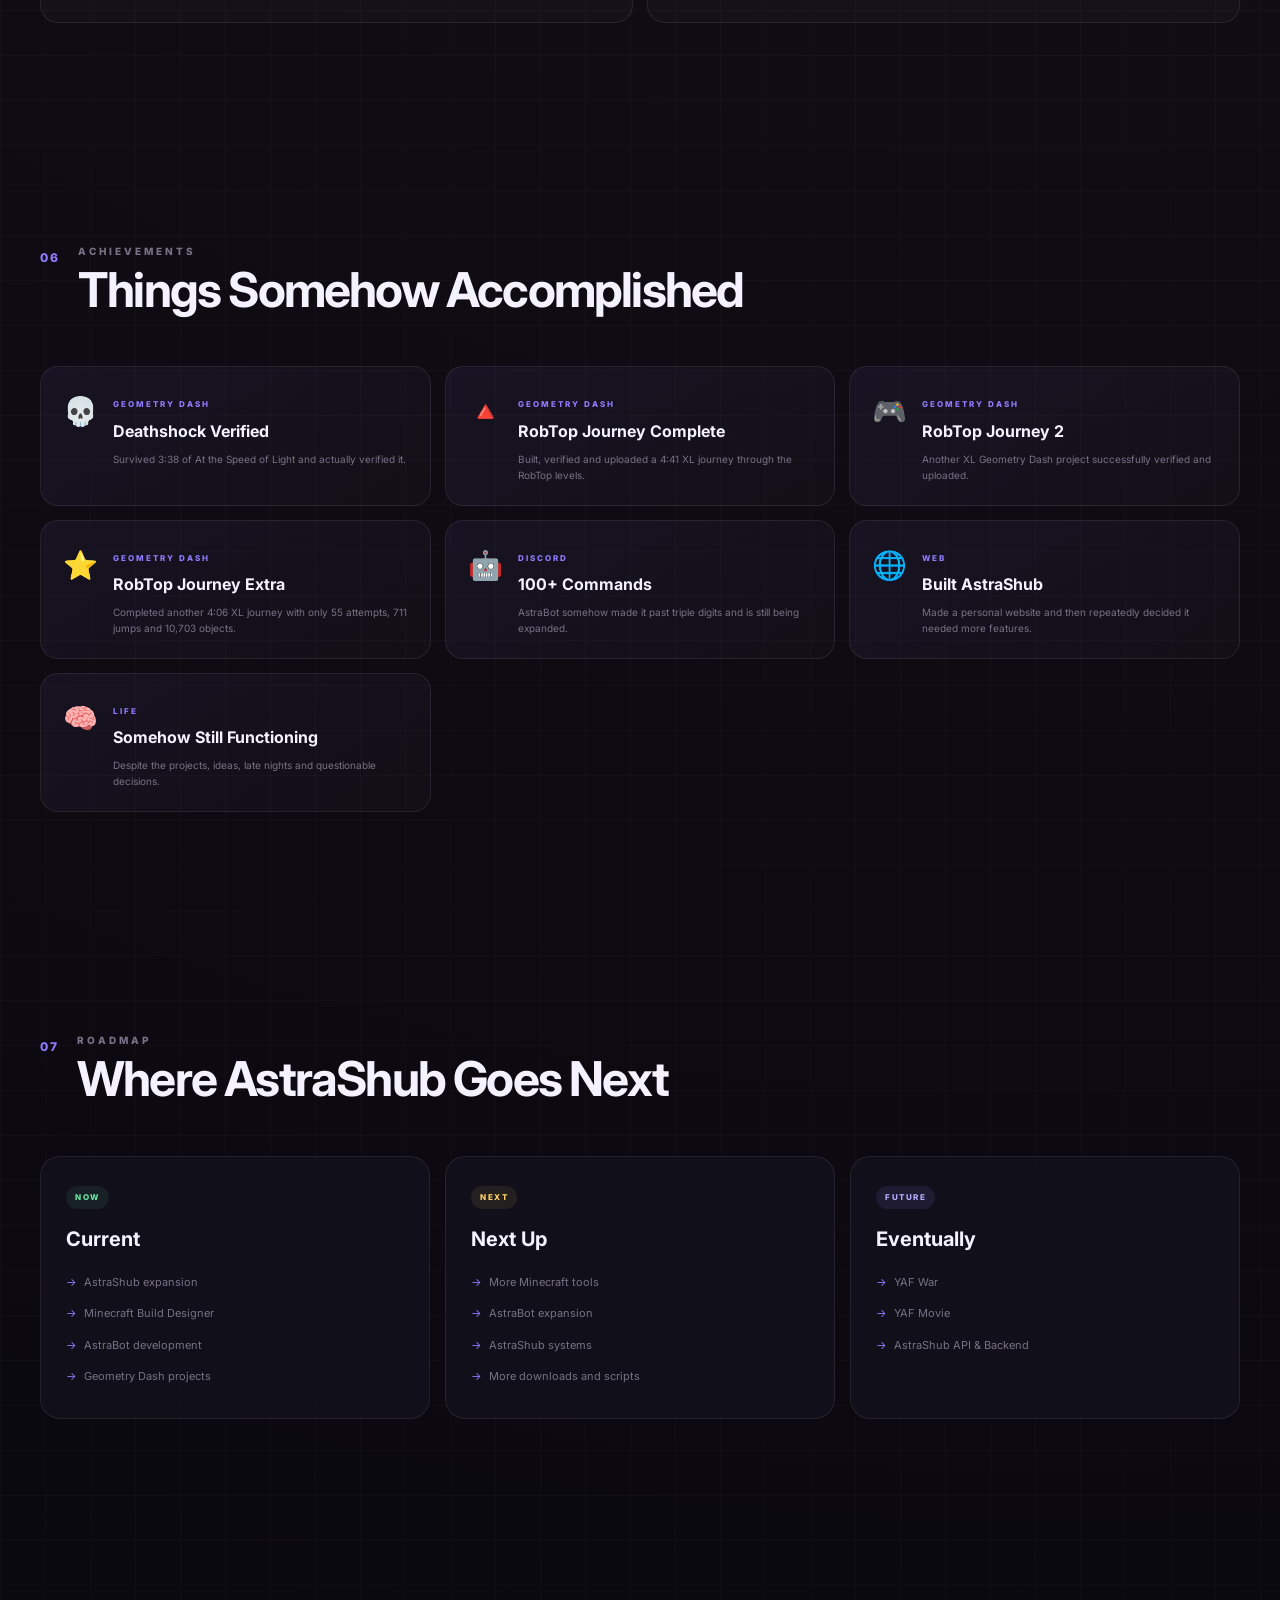
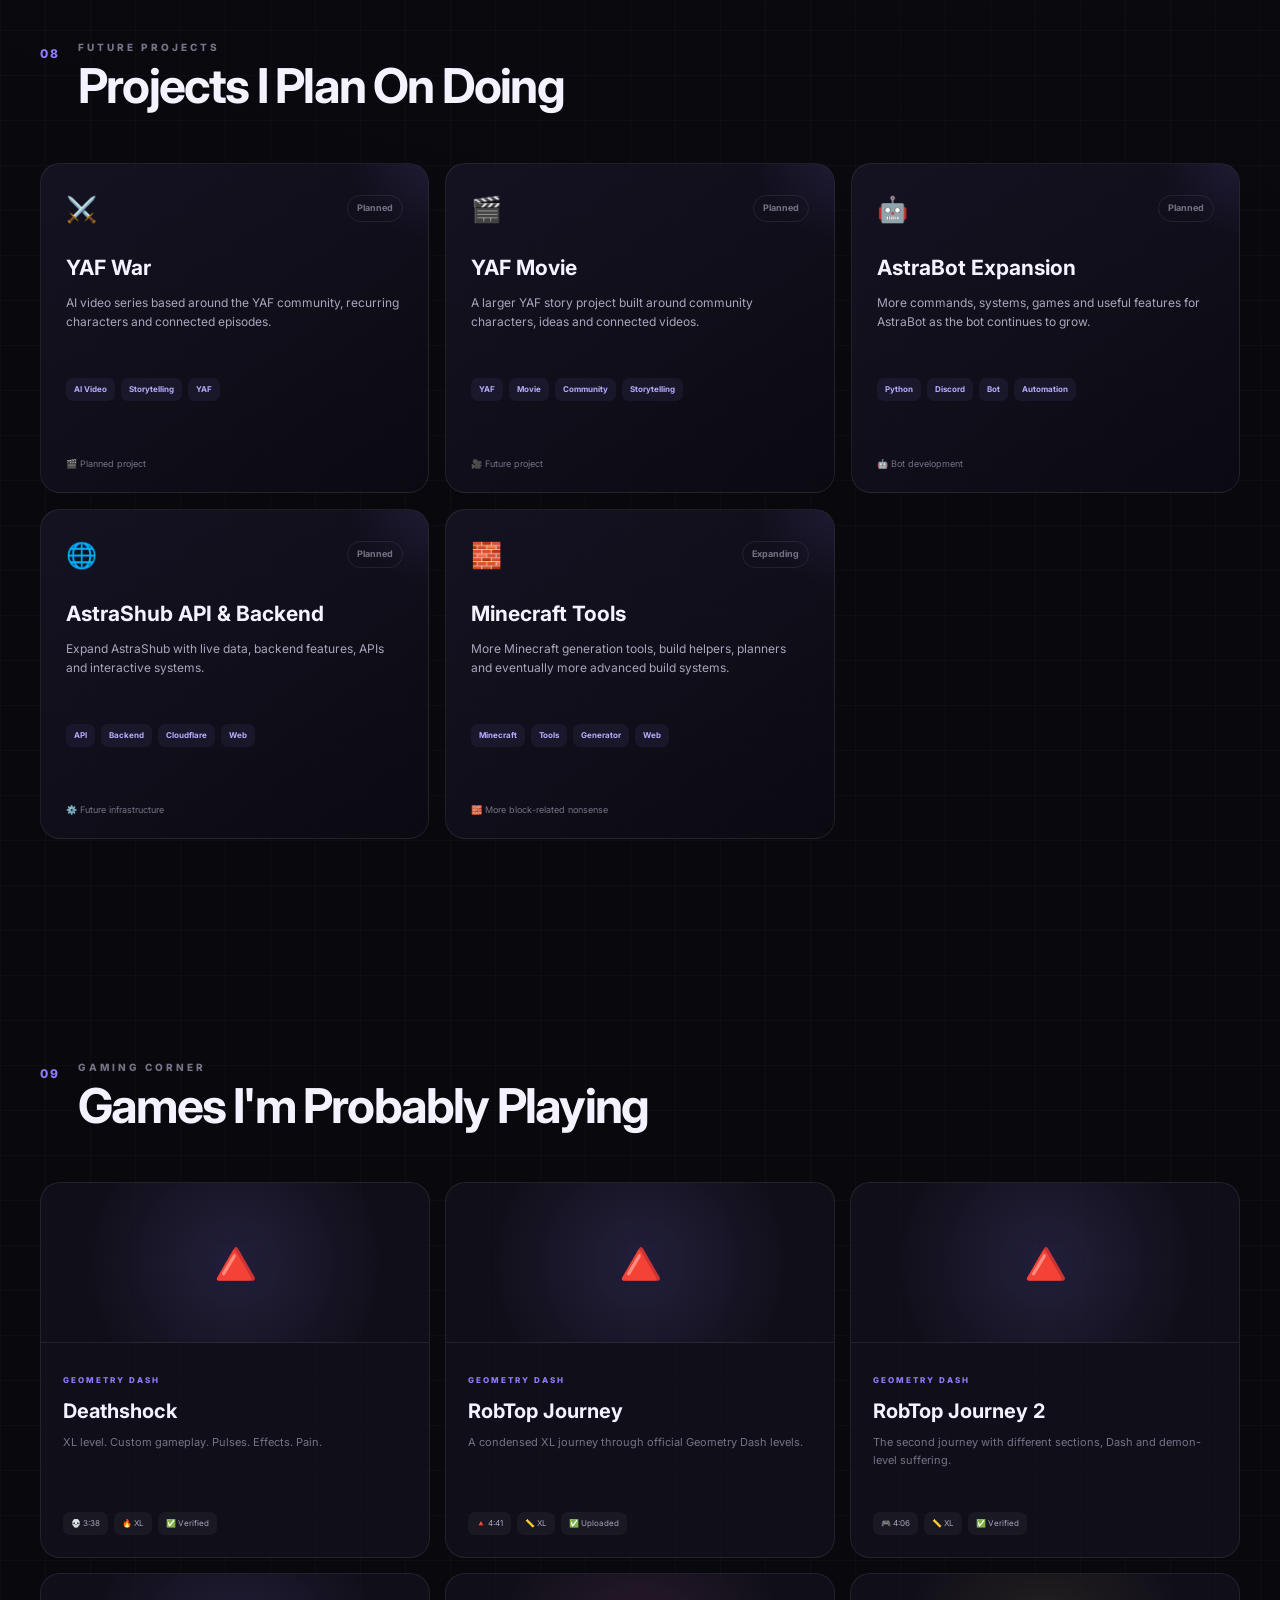
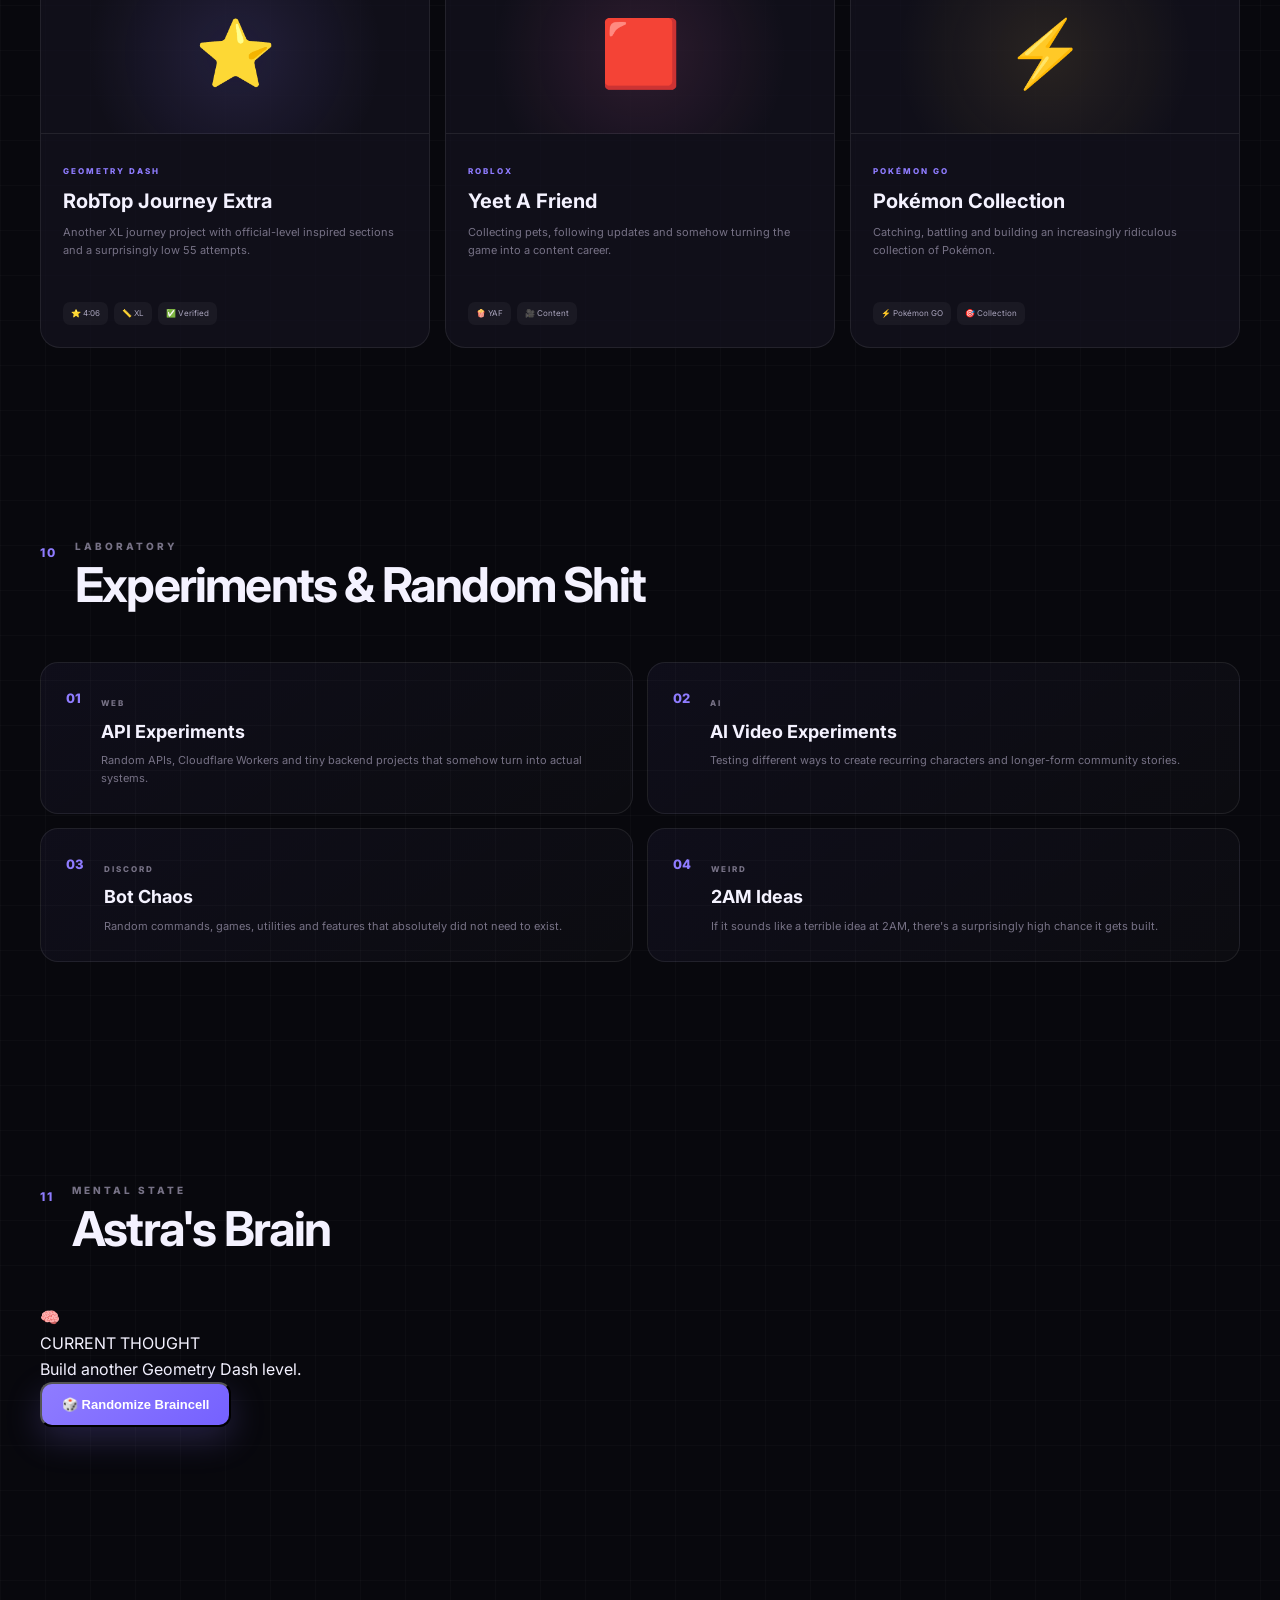
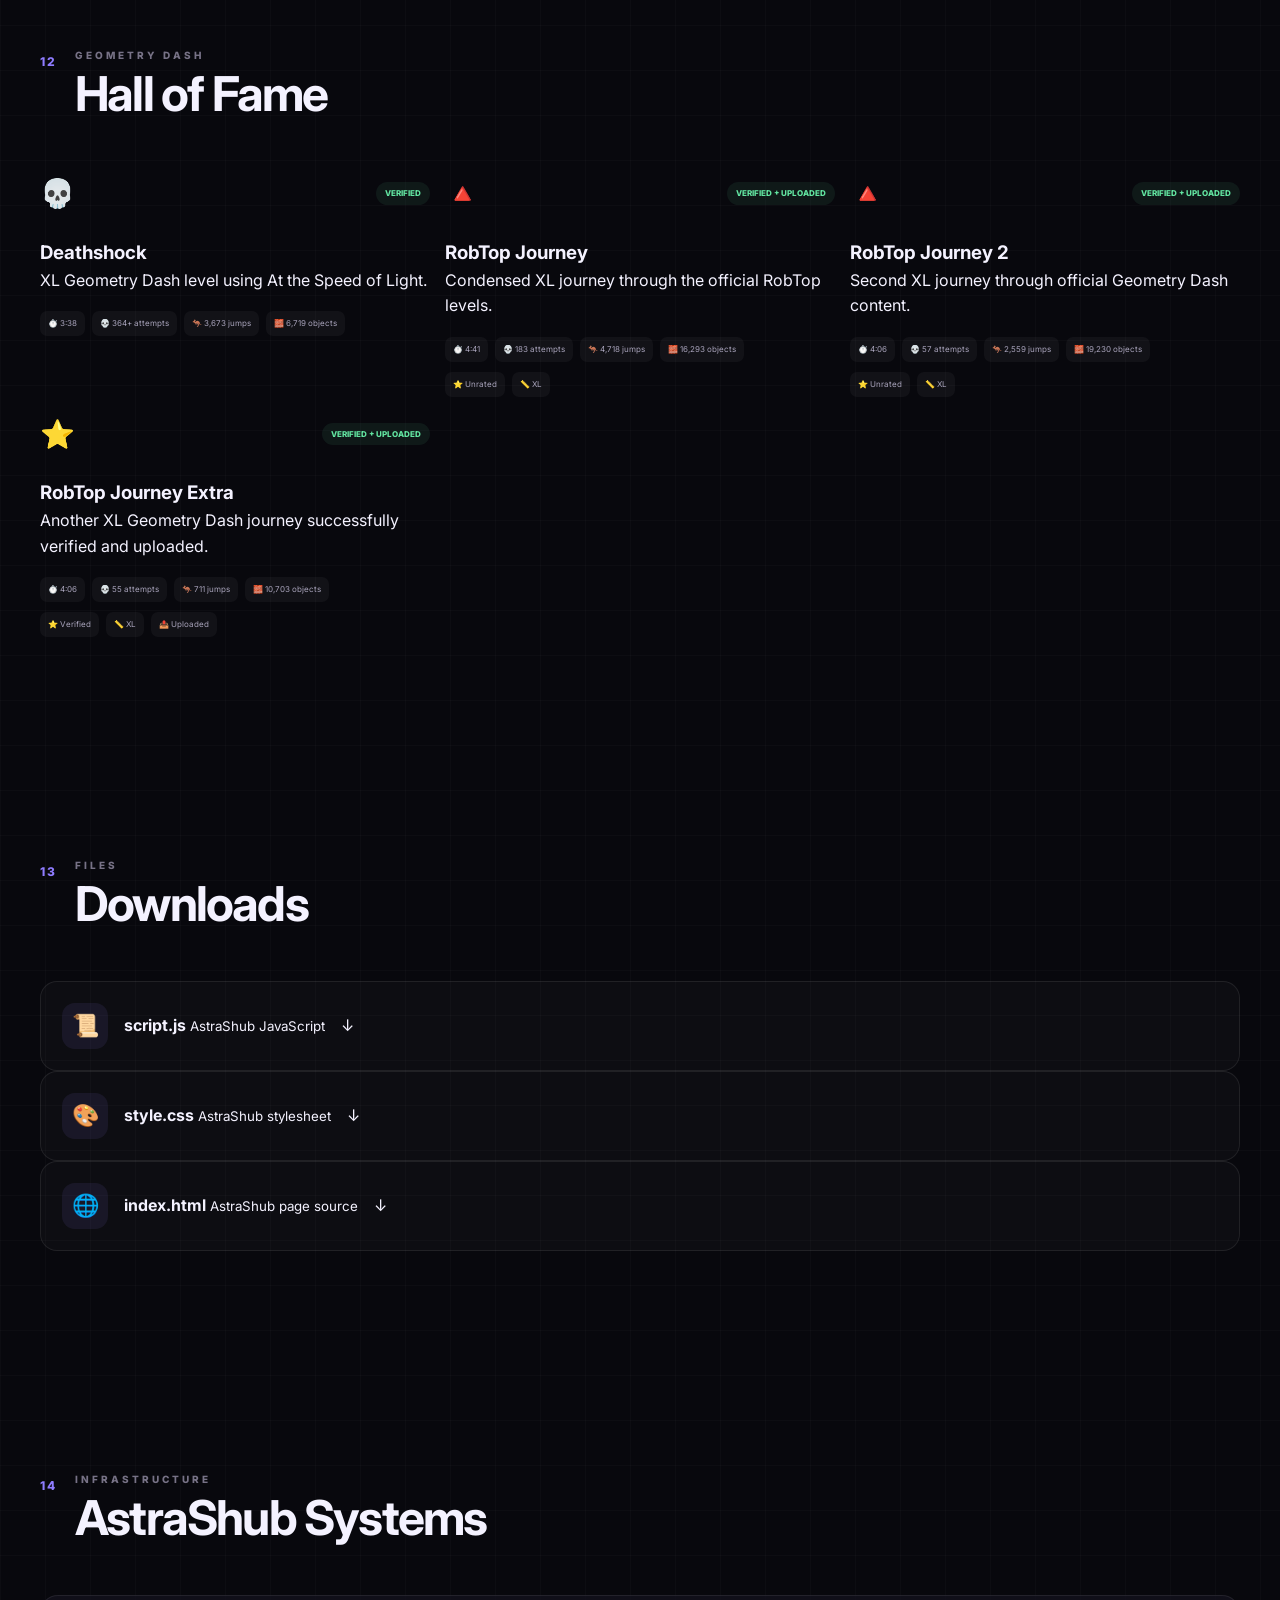
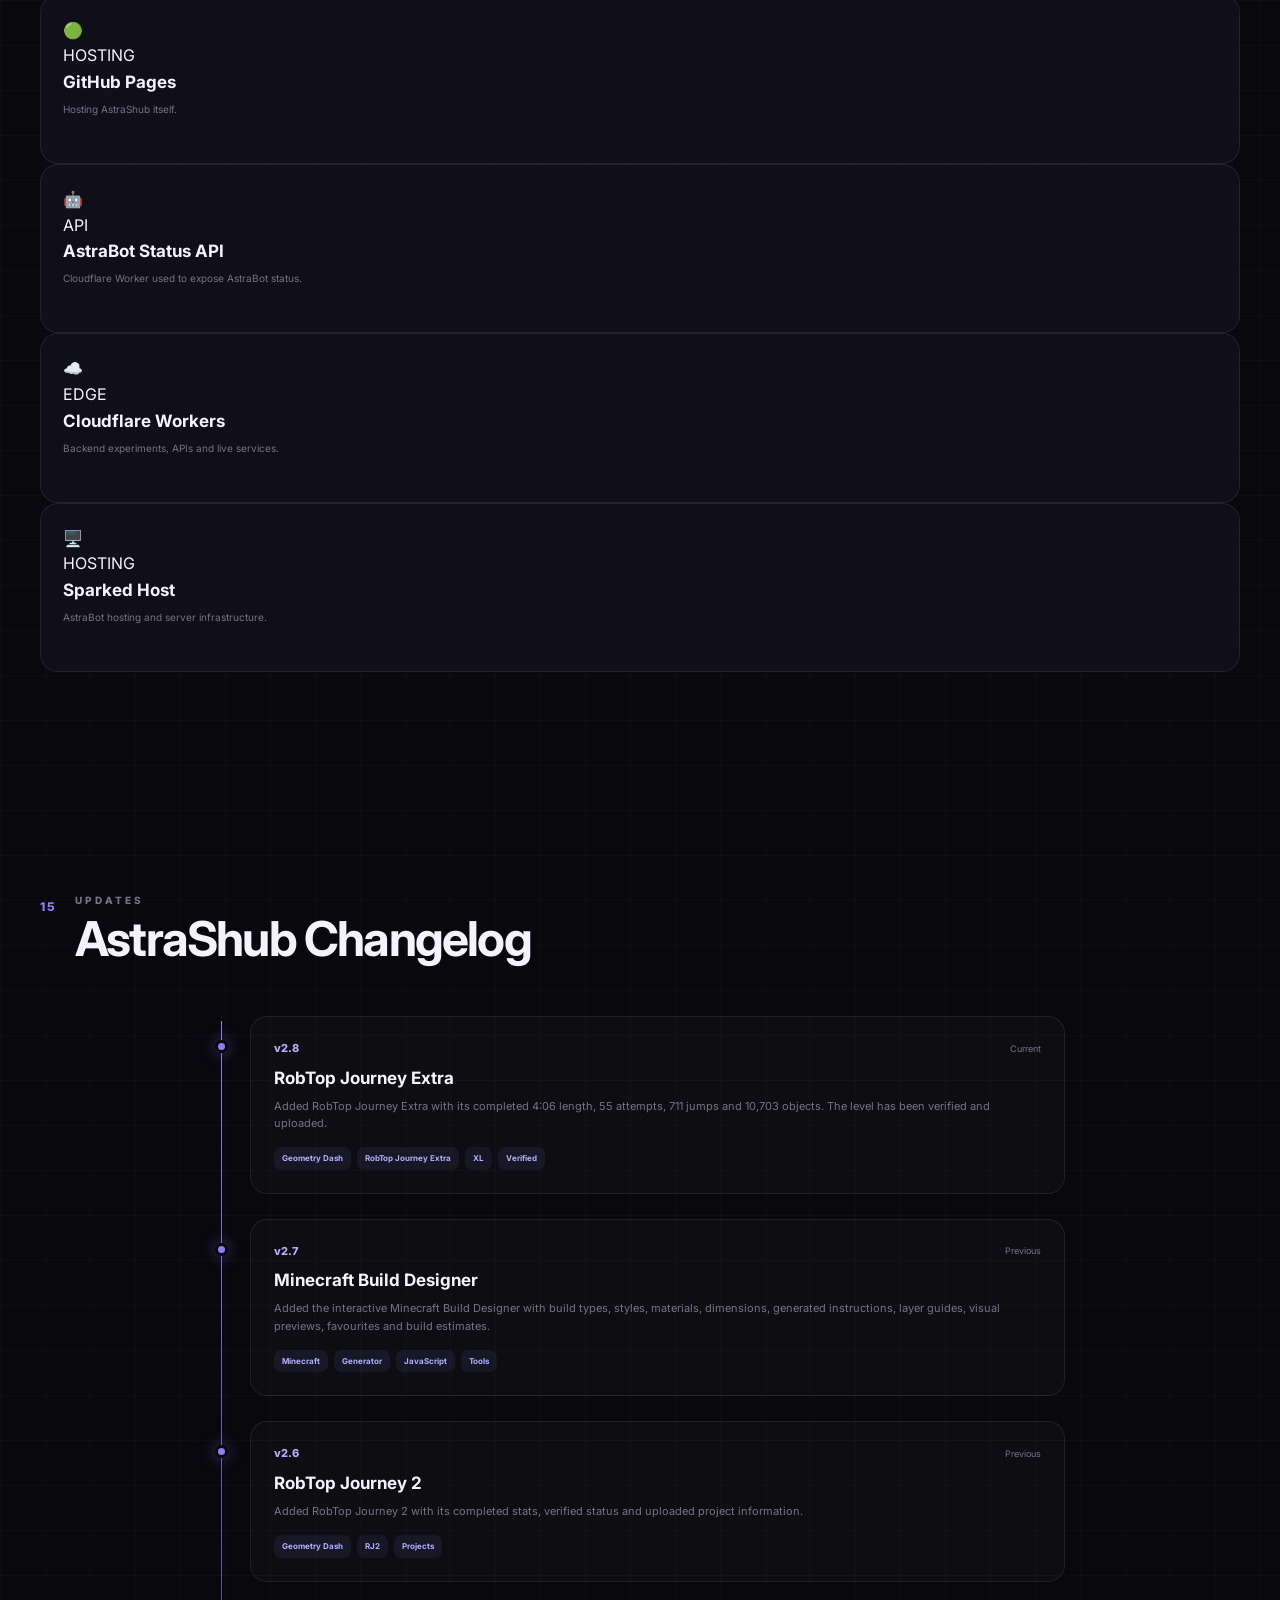
==== commit d3b469a9: "Add AstraTunes Terms and Privacy links Added links to AstraTunes Terms and Privacy pages in index.ht" ====
--- a/index.html
+++ b/index.html
@@ -4257,6 +4257,14 @@
                 AstraBot Privacy
             </a>
 
+            <a href="astratunes/terms.html">
+                AstraTunes Terms
+            </a>
+
+            <a href="astratunes/privacy.html">
+                AstraTunes Privacy
+            </a>
+
             <a href="astravoid/terms.html">
                 AstraVoid Terms
             </a>
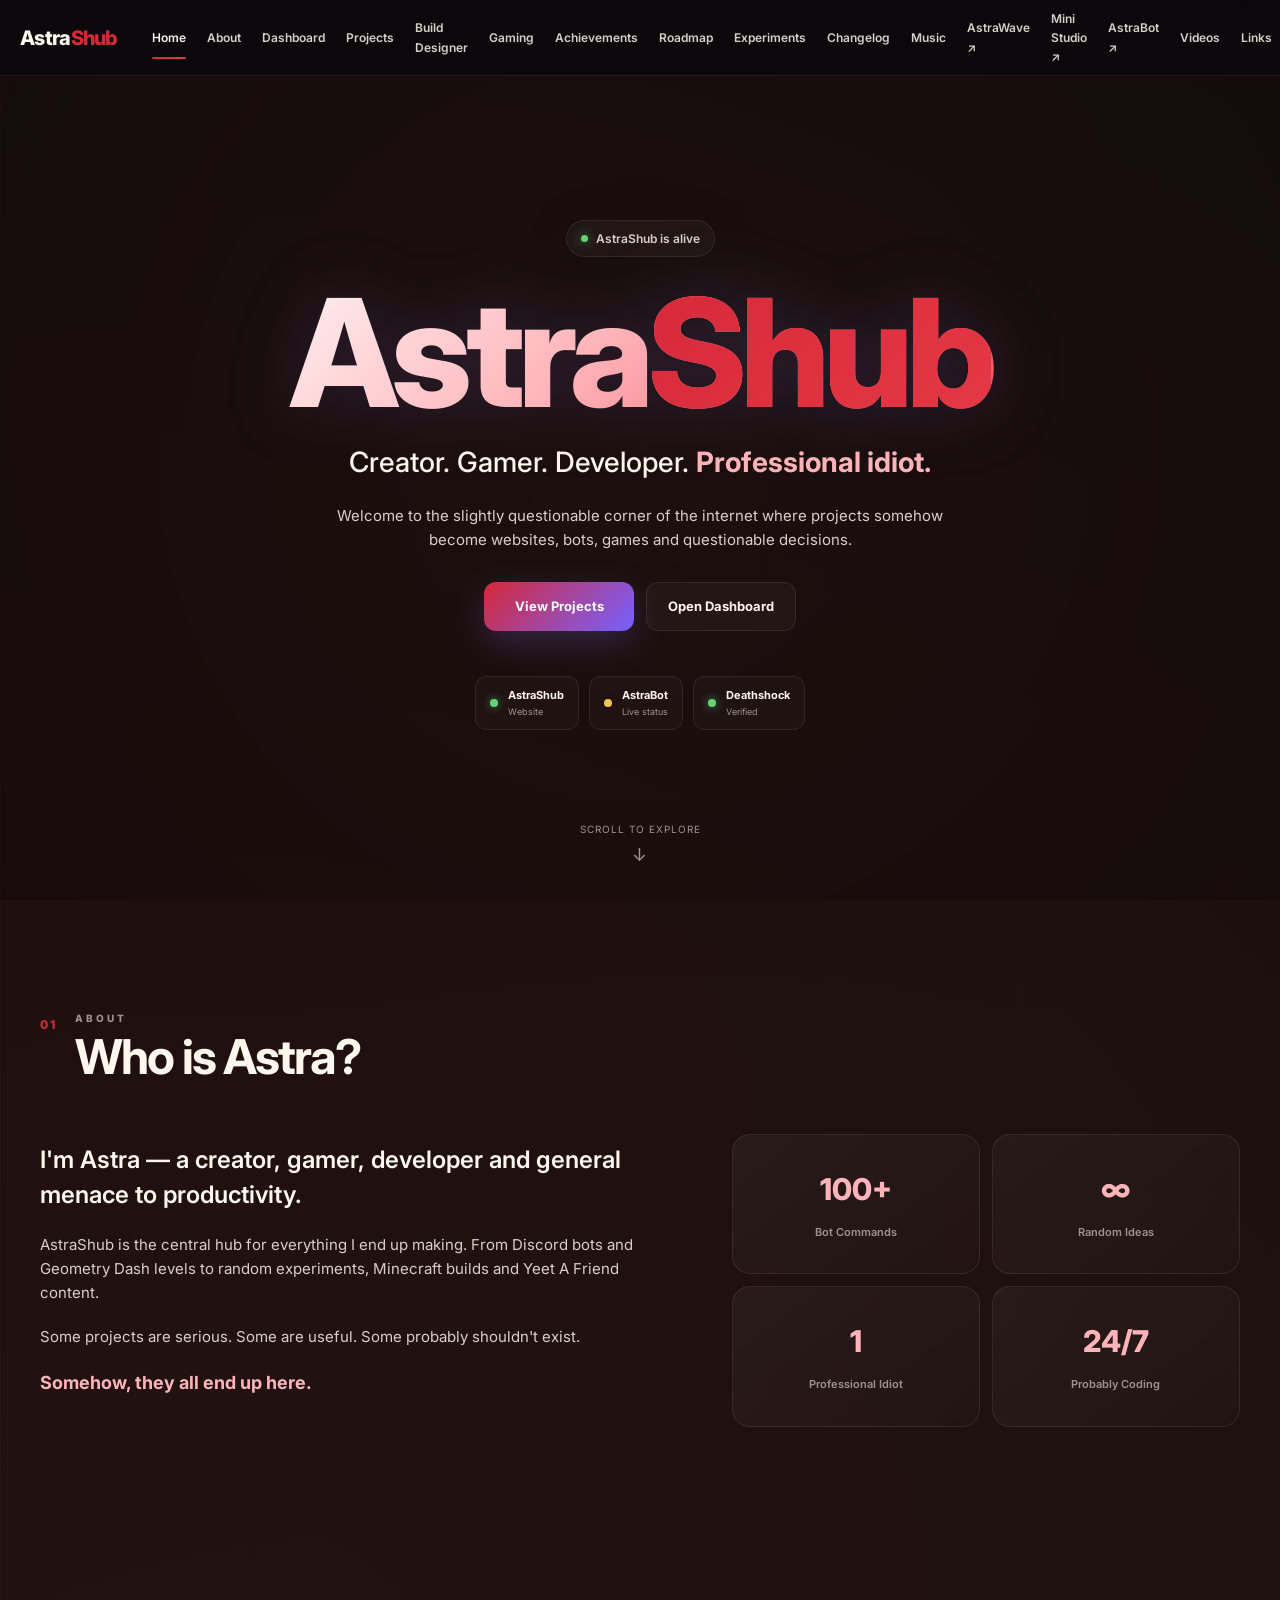
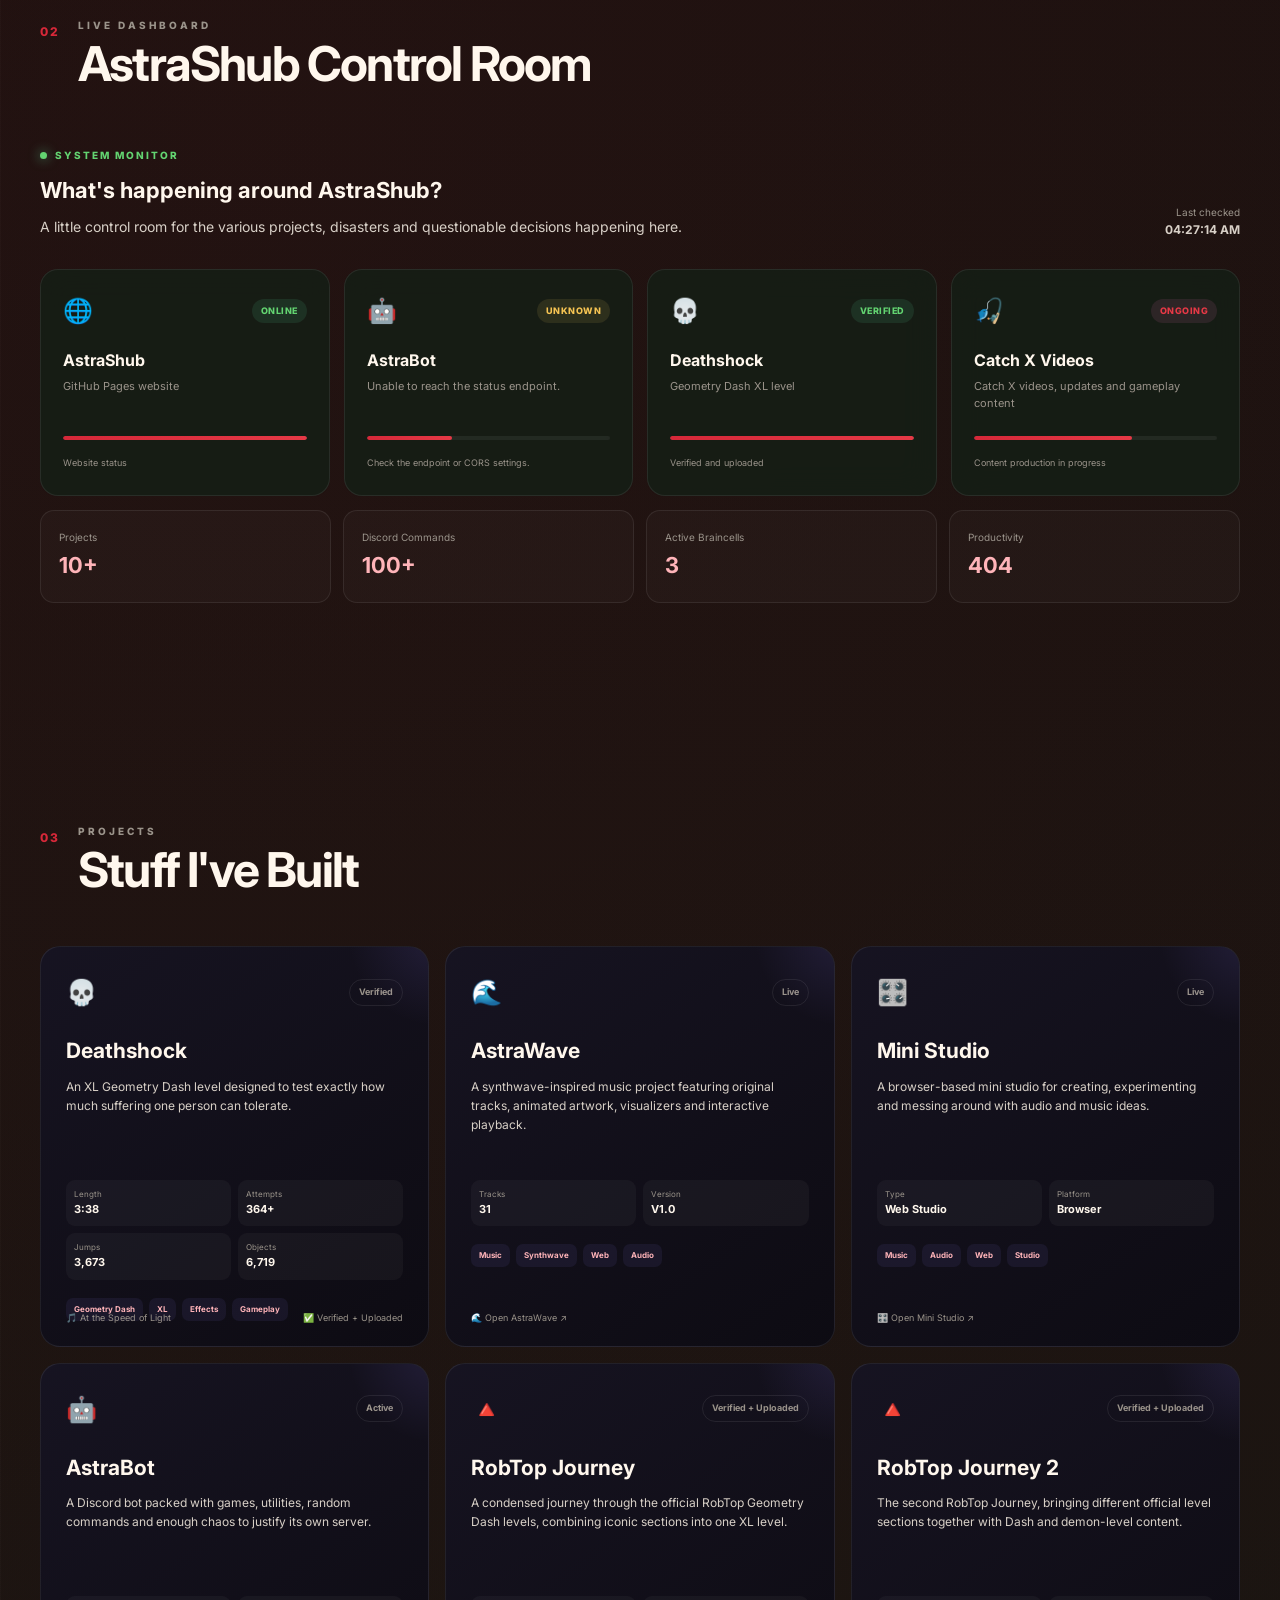
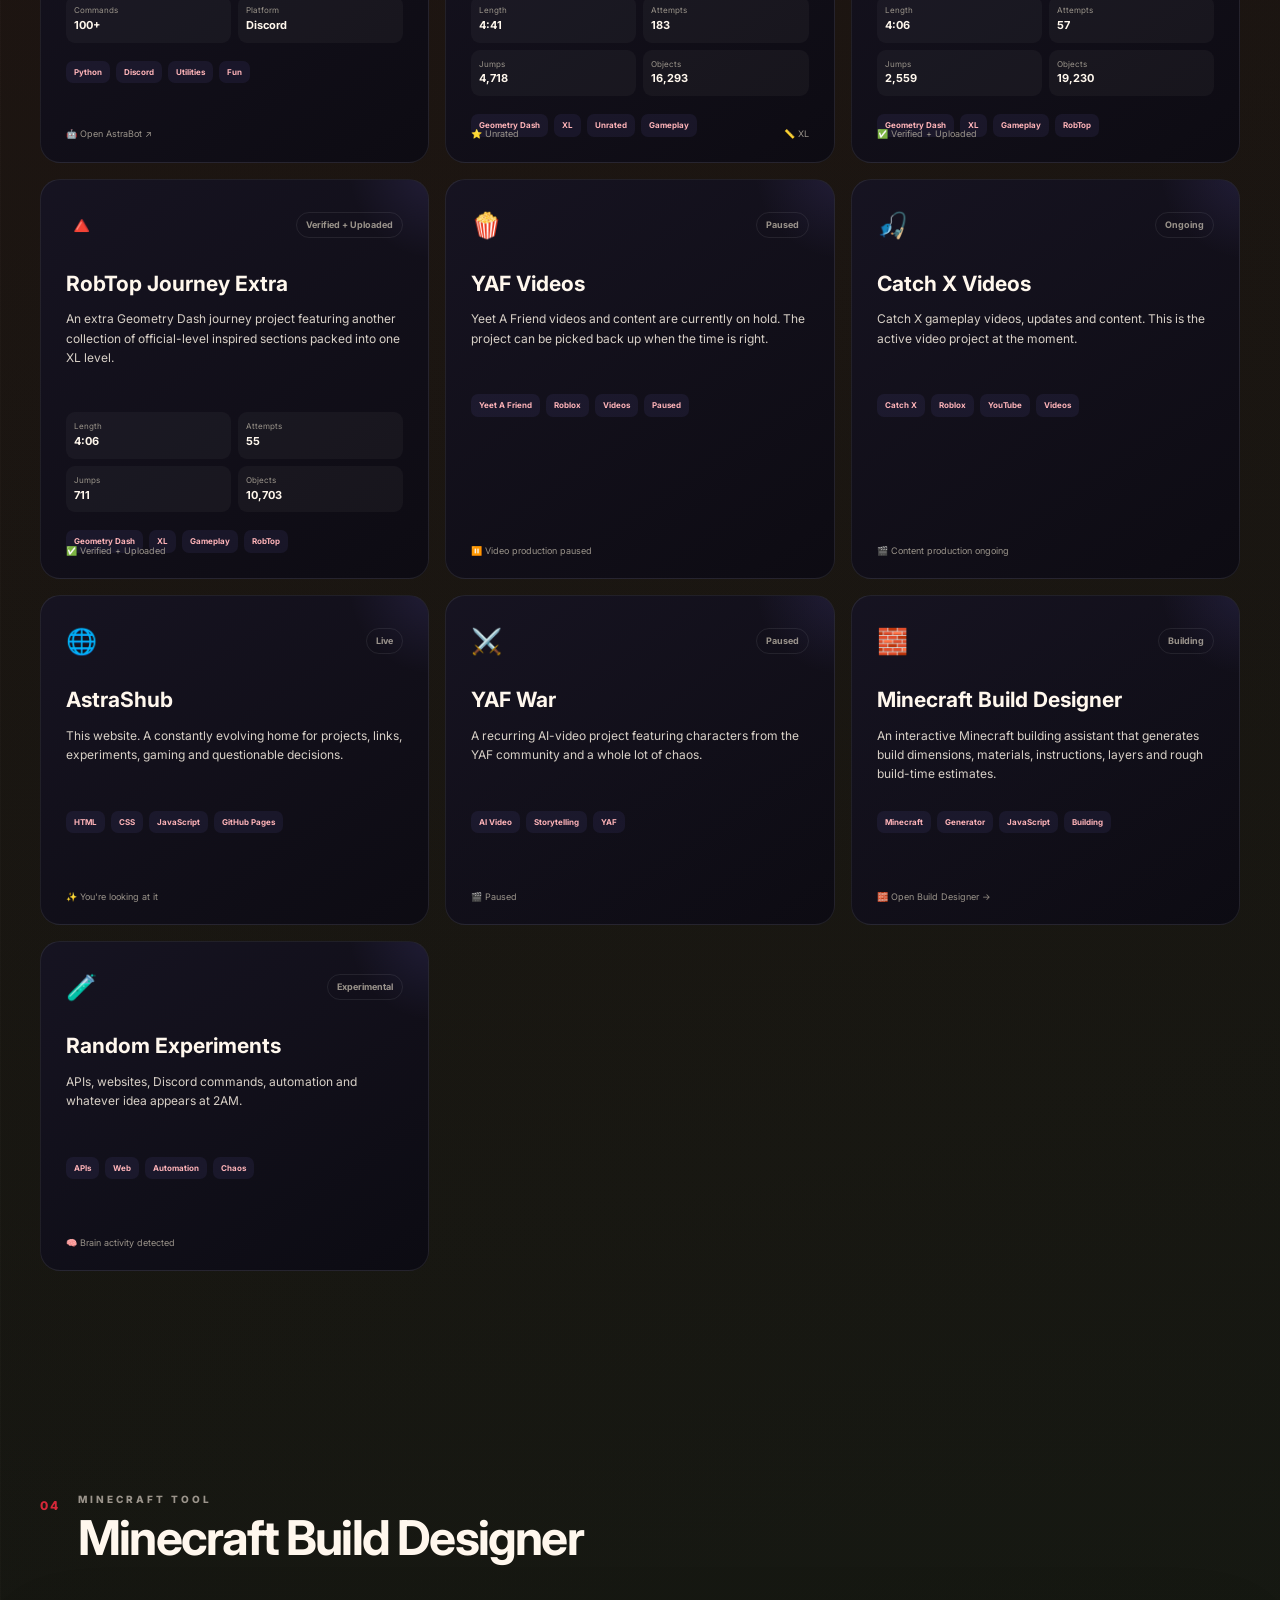
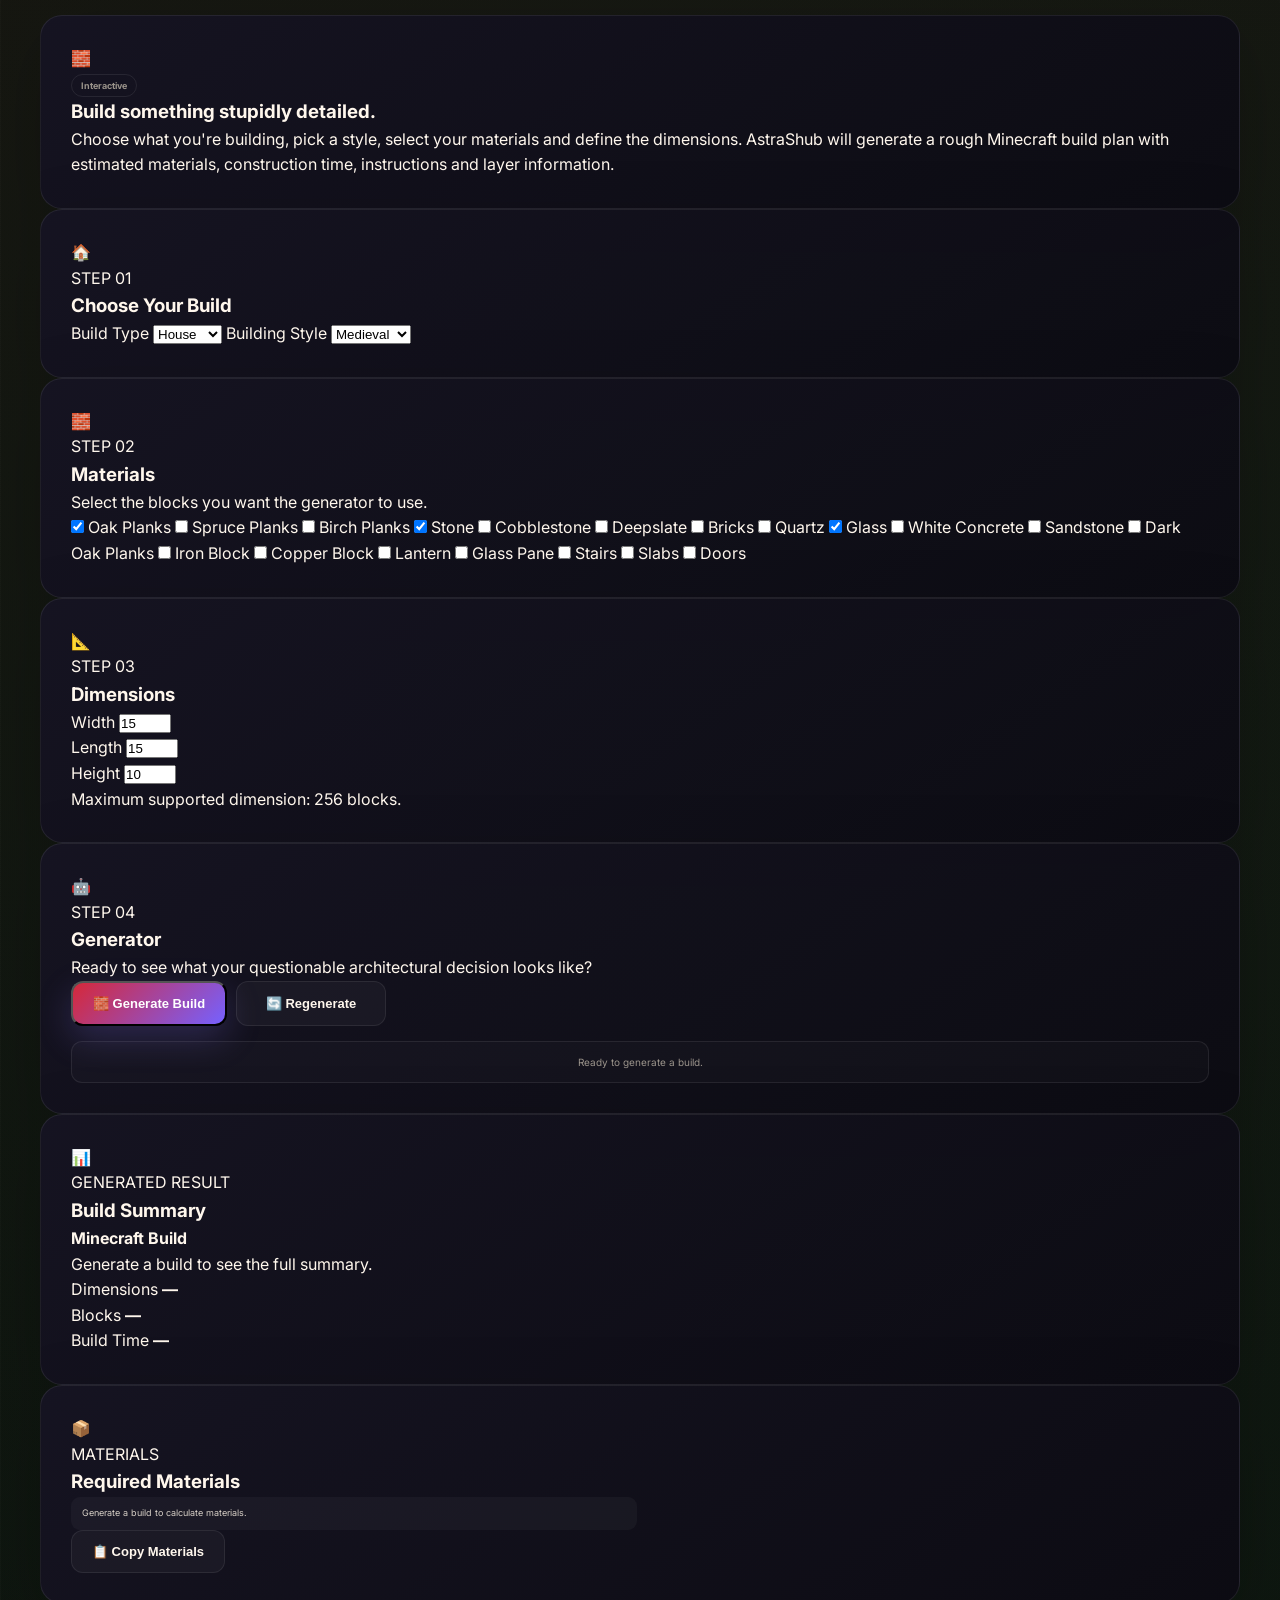
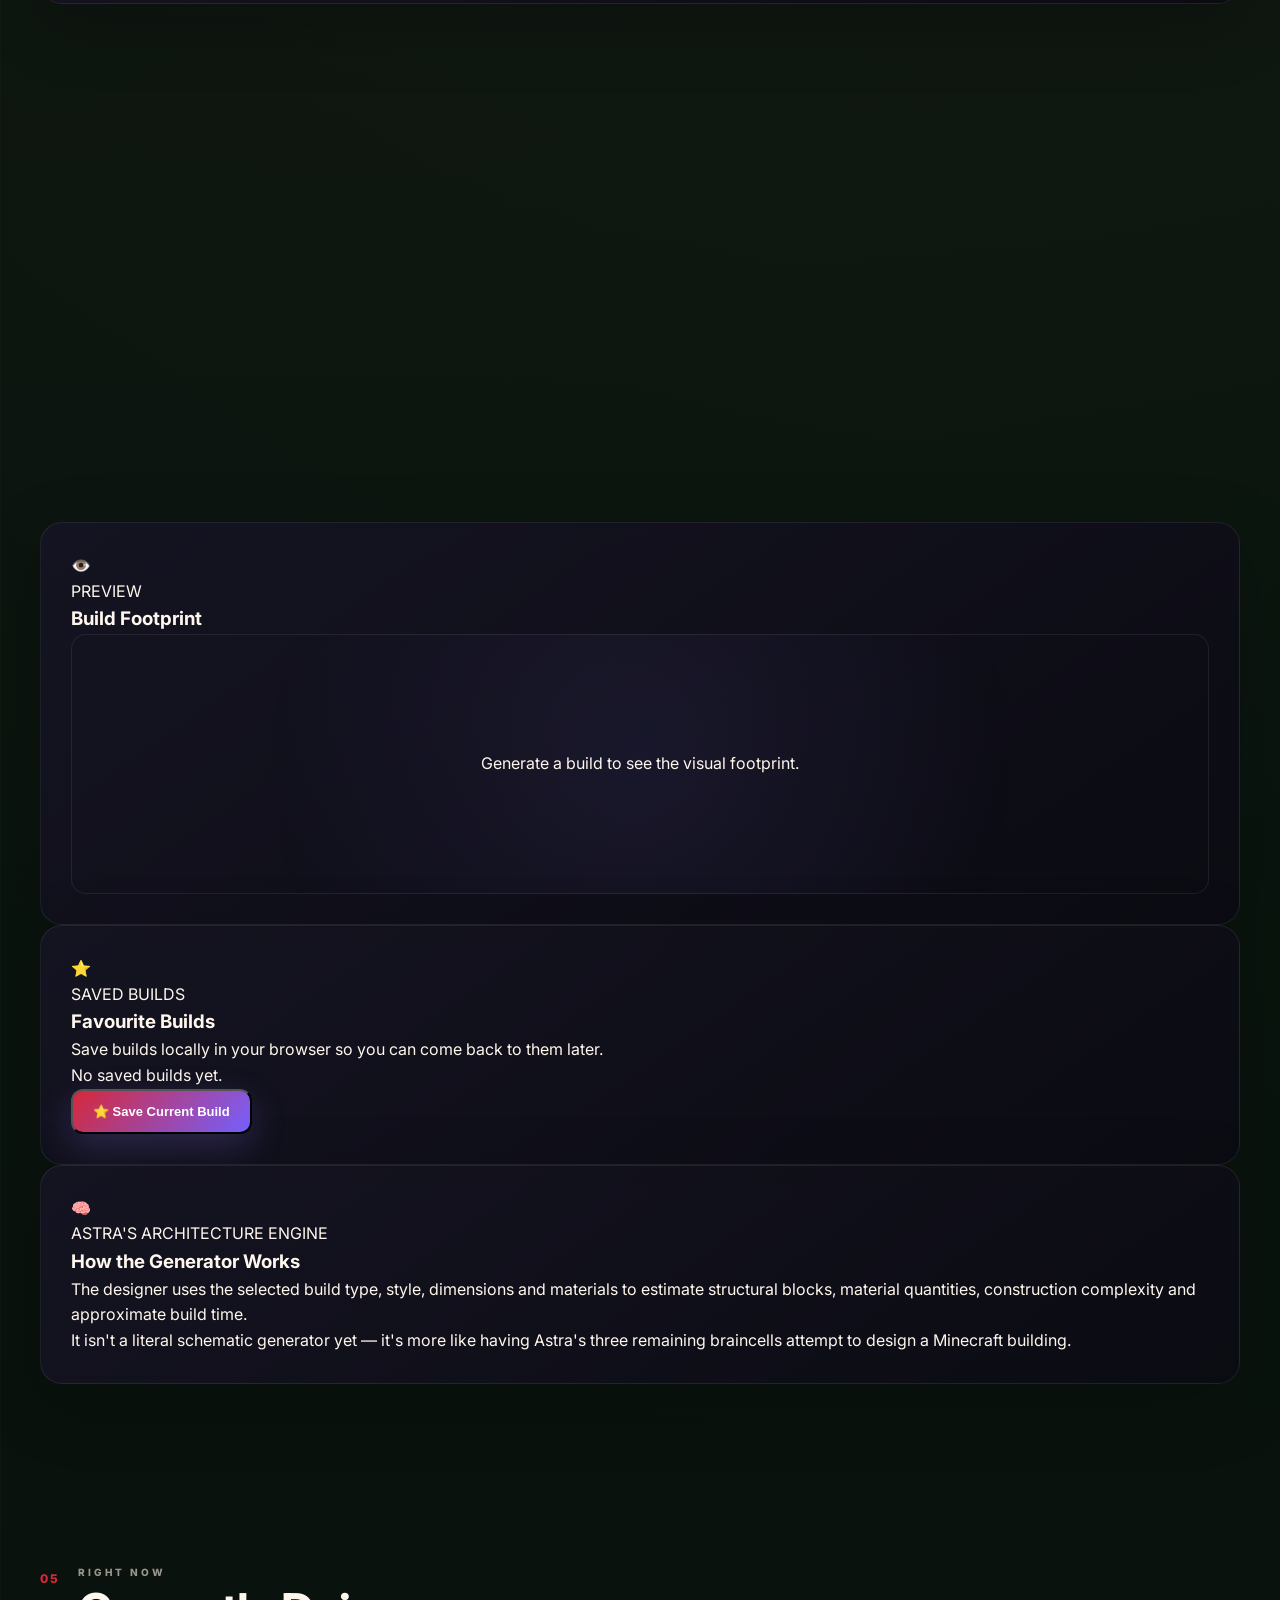
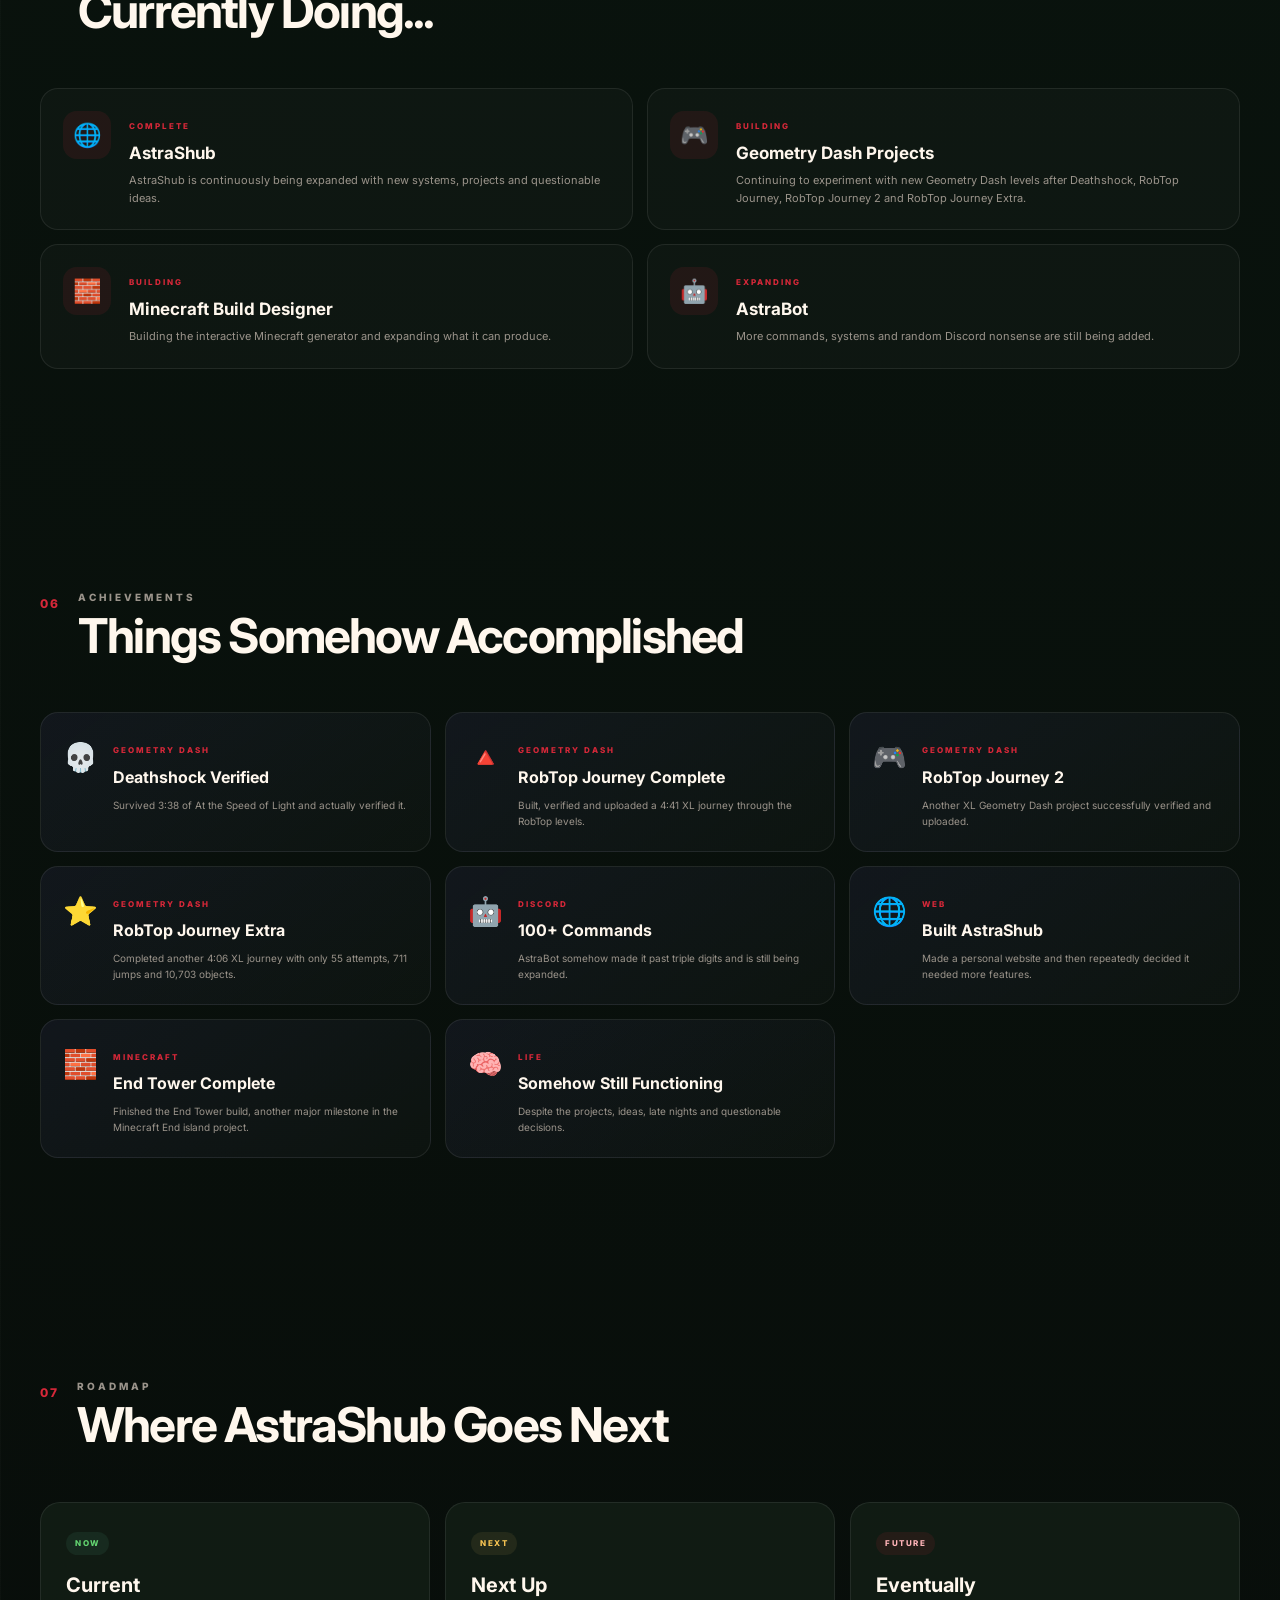
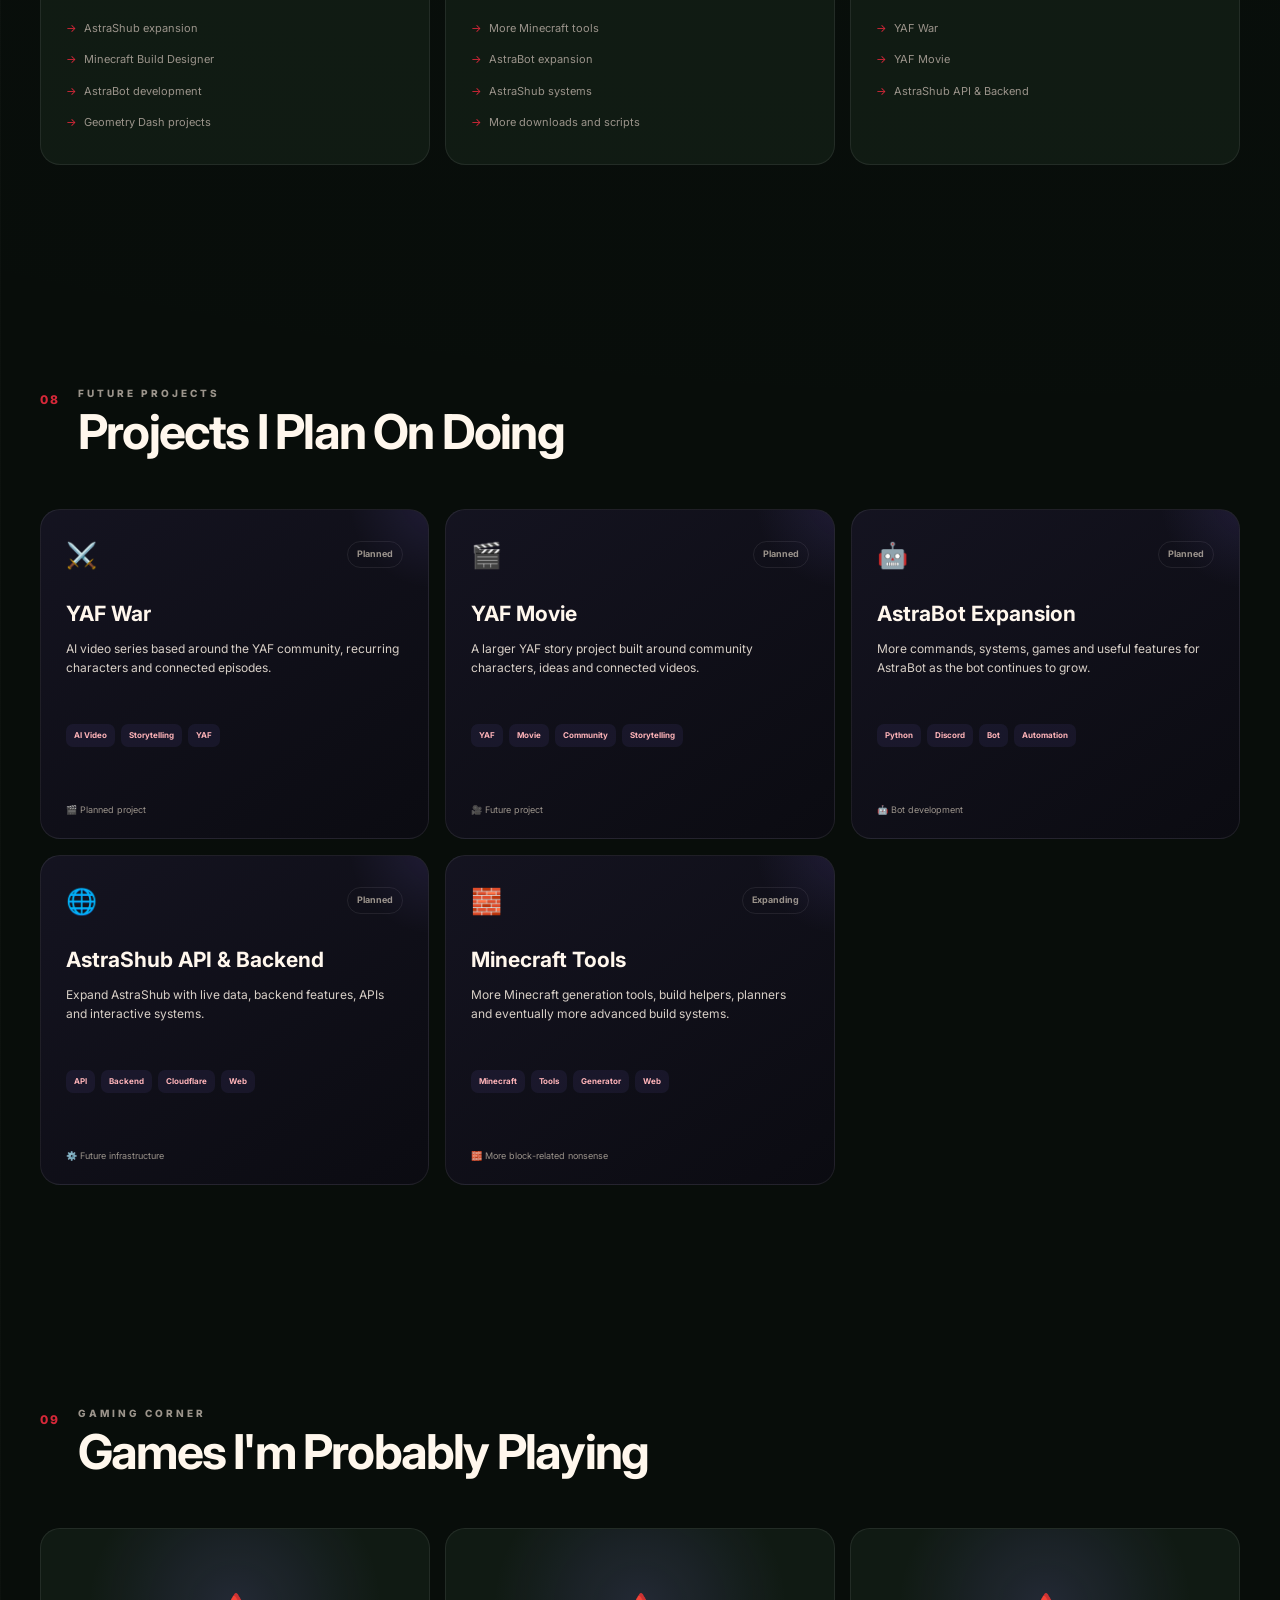
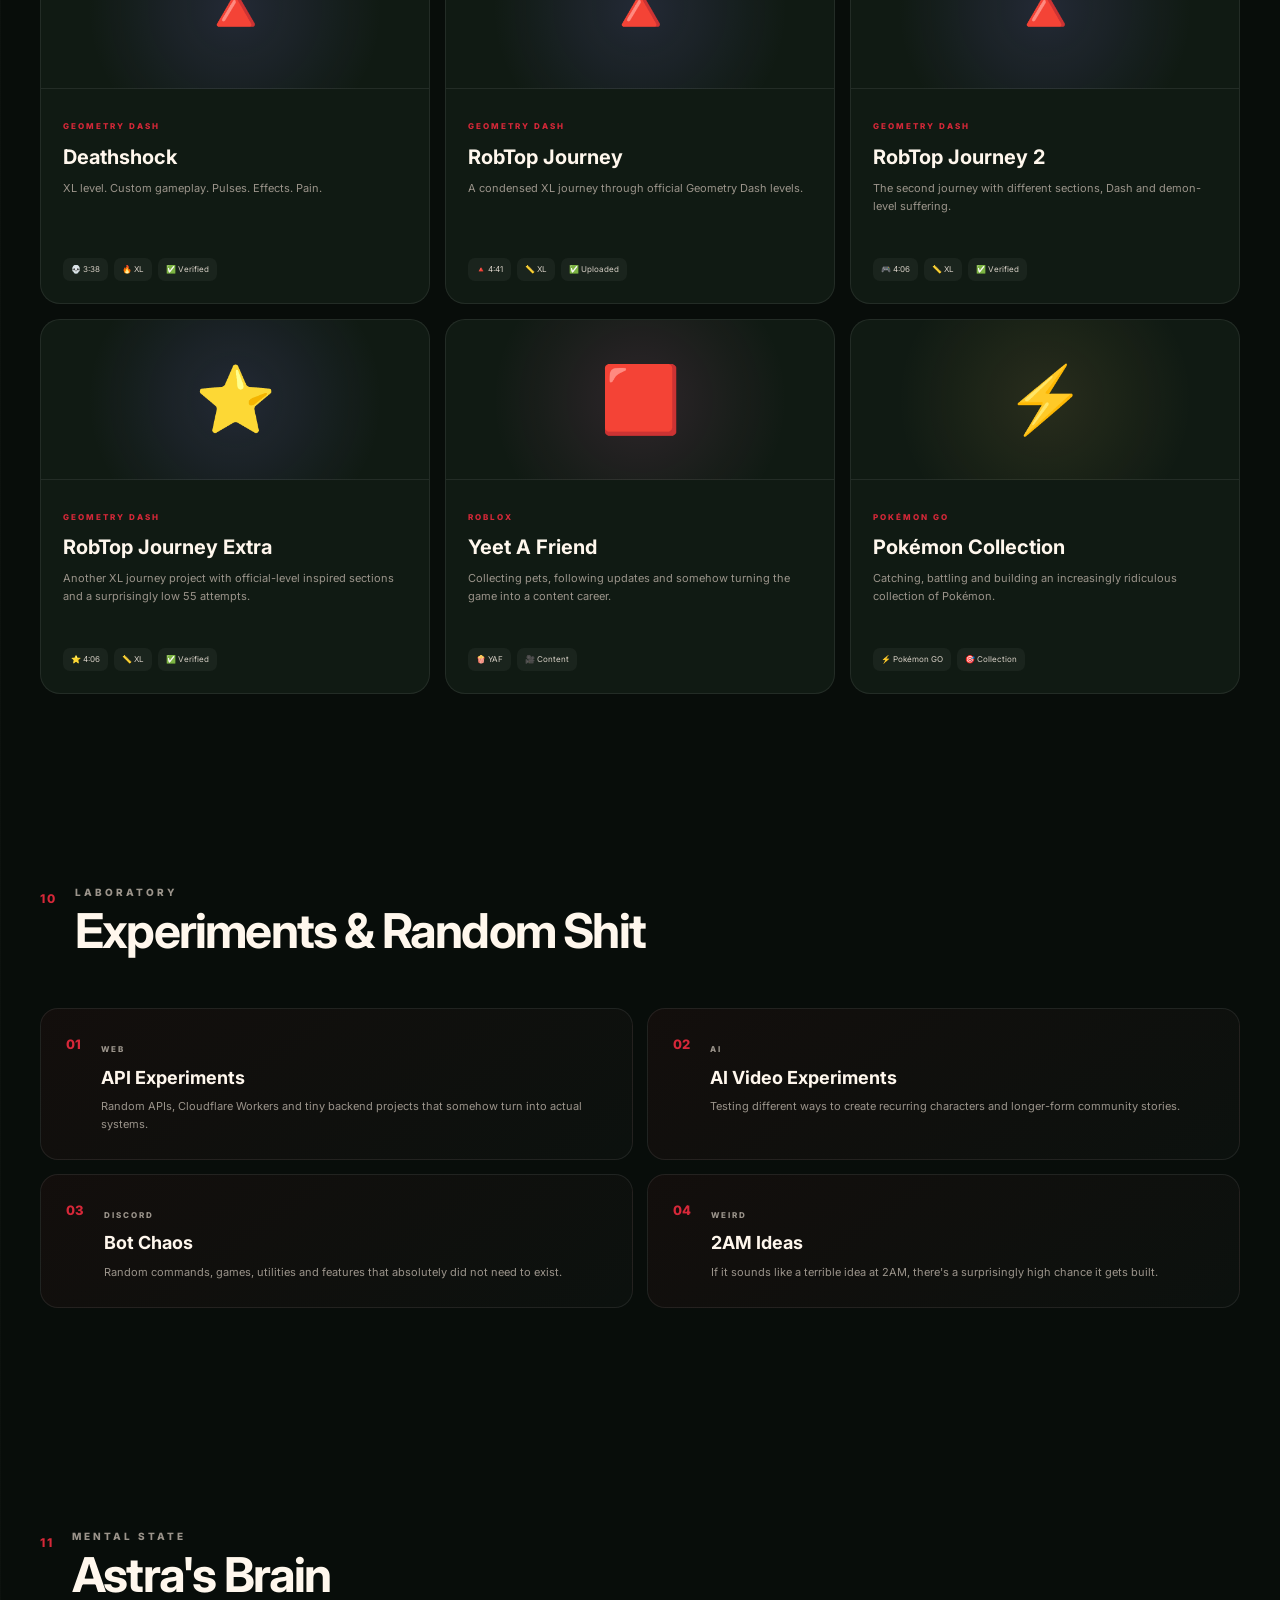
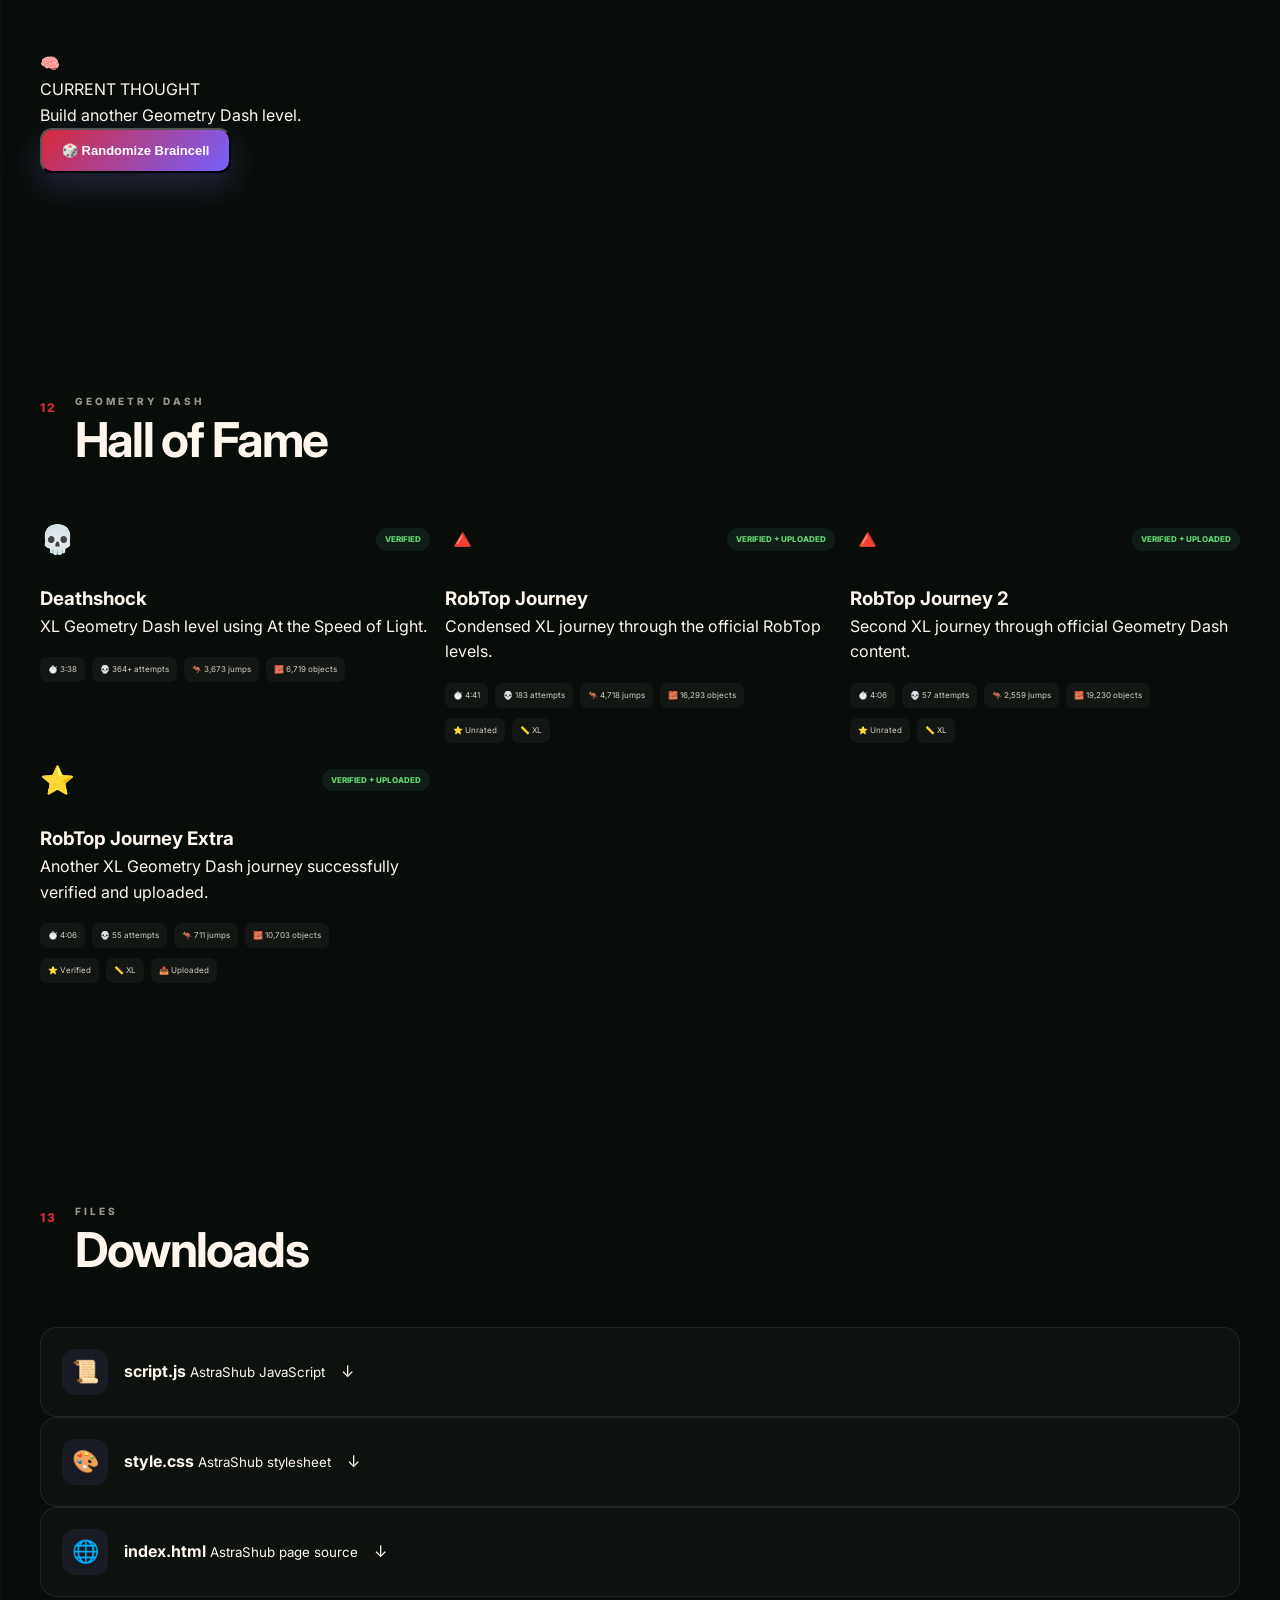
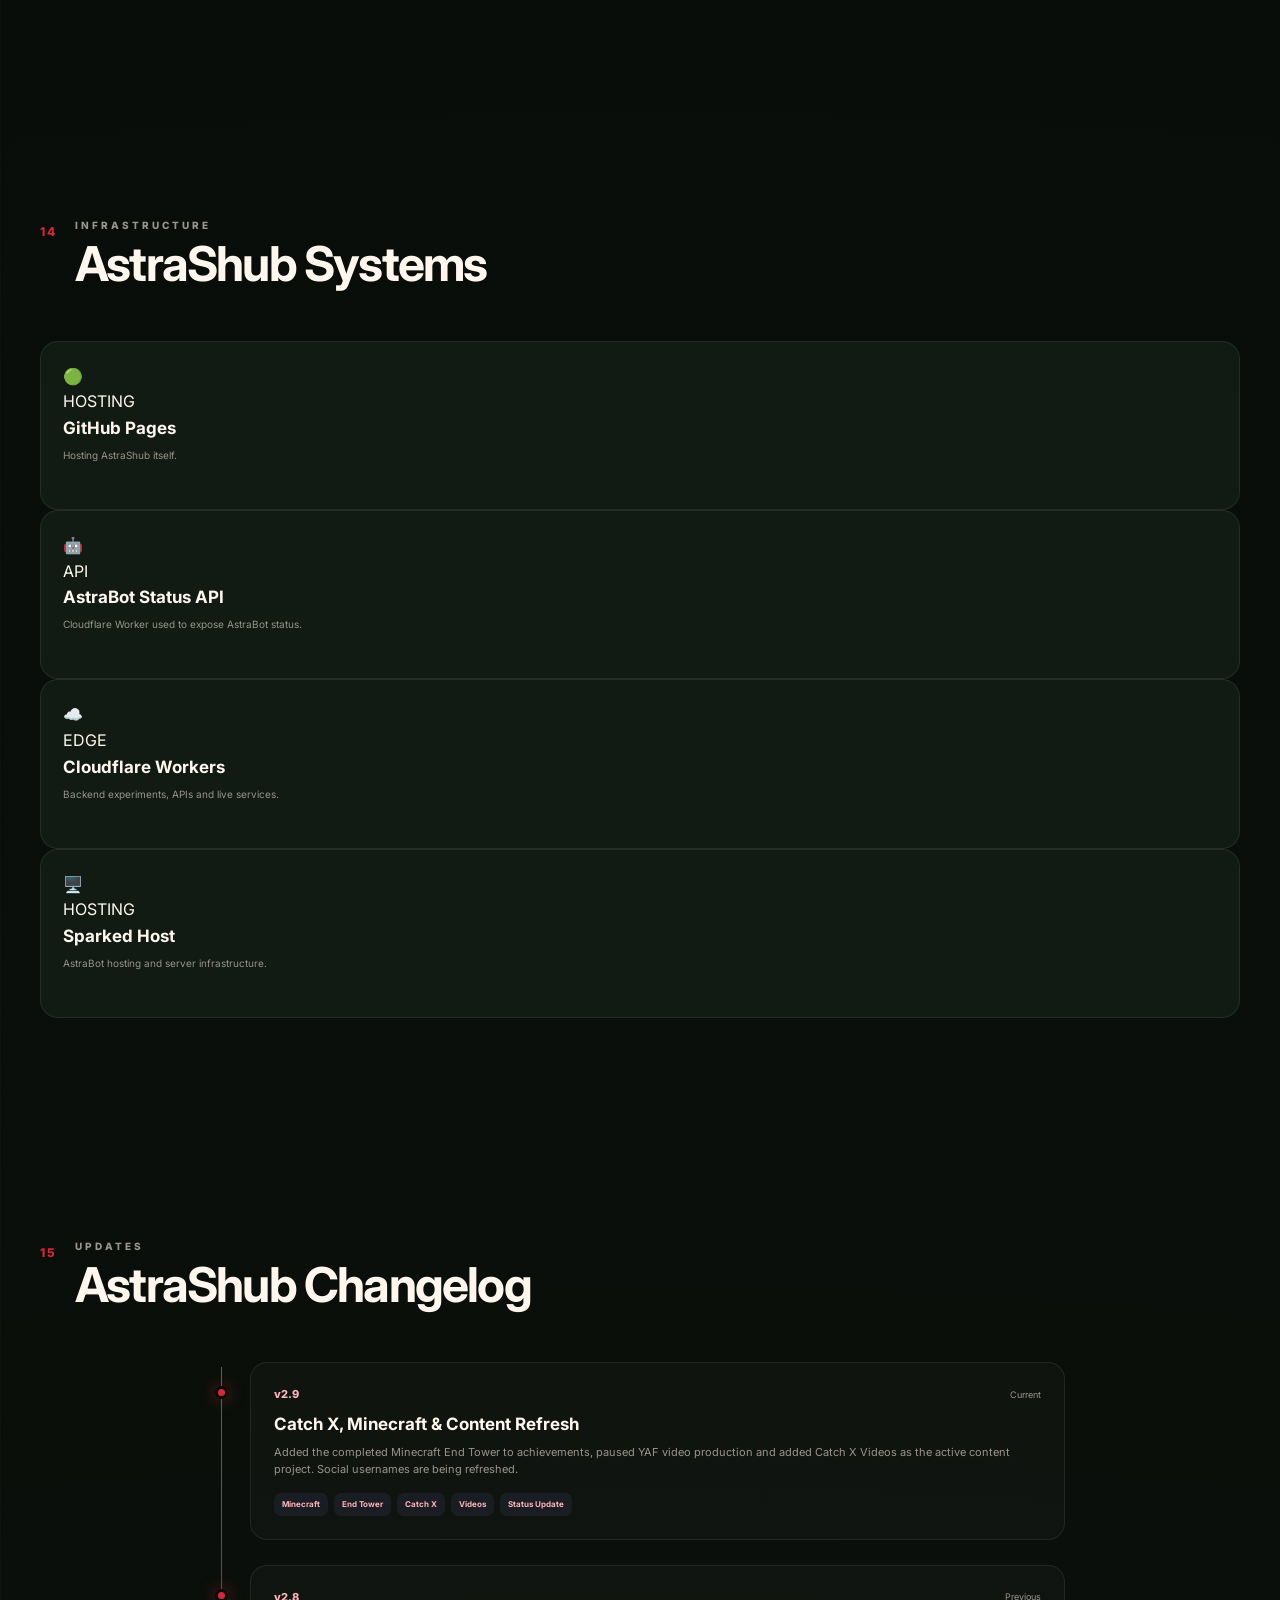
==== commit 9d9a3043: "Update project details and links in index.html" ====
--- a/index.html
+++ b/index.html
@@ -9,7 +9,7 @@
         content="AstraShub — Creator. Gamer. Developer. Professional idiot."
     >
 
-    <meta name="theme-color" content="#8f7cff">
+    <meta name="theme-color" content="#d62839">
 
     <title>AstraShub</title>
 
@@ -366,7 +366,7 @@
 
             <div class="status-card-top">
 
-                <div class="status-icon">🍿</div>
+                <div class="status-icon">🎣</div>
 
                 <span class="status-pill ongoing">
                     Ongoing
@@ -374,10 +374,10 @@
 
             </div>
 
-            <h3>YAF Content</h3>
+            <h3>Catch X Videos</h3>
 
             <p>
-                Yeet A Friend content and ideas
+                Catch X videos, updates and gameplay content
             </p>
 
             <div class="status-bar">
@@ -385,7 +385,7 @@
             </div>
 
             <small>
-                Content production
+                Content production in progress
             </small>
 
         </article>
@@ -821,27 +821,58 @@
             <div class="project-card-header">
                 <span class="project-icon">🍿</span>
 
-                <span class="project-status">
-                    Ongoing
-                </span>
-            </div>
-
-            <h3>YAF Content</h3>
+                <span class="project-status paused">
+                    Paused
+                </span>
+            </div>
+
+            <h3>YAF Videos</h3>
 
             <p>
-                Yeet A Friend videos, updates, news, community ideas
-                and whatever else happens in the YAF universe.
+                Yeet A Friend videos and content are currently on hold.
+                The project can be picked back up when the time is right.
             </p>
 
             <div class="project-tags">
                 <span>Yeet A Friend</span>
                 <span>Roblox</span>
                 <span>Videos</span>
-                <span>Content</span>
+                <span>Paused</span>
             </div>
 
             <div class="project-footer">
-                <span>🎬 Content production</span>
+                <span>⏸️ Video production paused</span>
+            </div>
+
+        </article>
+
+
+        <article class="project-card">
+
+            <div class="project-card-header">
+                <span class="project-icon">🎣</span>
+
+                <span class="project-status ongoing">
+                    Ongoing
+                </span>
+            </div>
+
+            <h3>Catch X Videos</h3>
+
+            <p>
+                Catch X gameplay videos, updates and content.
+                This is the active video project at the moment.
+            </p>
+
+            <div class="project-tags">
+                <span>Catch X</span>
+                <span>Roblox</span>
+                <span>YouTube</span>
+                <span>Videos</span>
+            </div>
+
+            <div class="project-footer">
+                <span>🎬 Content production ongoing</span>
             </div>
 
         </article>
@@ -2013,6 +2044,28 @@
 
         <article class="achievement-card">
 
+            <span class="achievement-icon">🧱</span>
+
+            <div>
+
+                <span class="achievement-label">
+                    MINECRAFT
+                </span>
+
+                <h3>End Tower Complete</h3>
+
+                <p>
+                    Finished the End Tower build, another major milestone
+                    in the Minecraft End island project.
+                </p>
+
+            </div>
+
+        </article>
+
+
+        <article class="achievement-card">
+
             <span class="achievement-icon">🧠</span>
 
             <div>
@@ -3153,11 +3206,50 @@
                 <div class="timeline-top">
 
                     <span class="timeline-version">
+                        v2.9
+                    </span>
+
+                    <span class="timeline-date">
+                        Current
+                    </span>
+
+                </div>
+
+                <h3>Catch X, Minecraft & Content Refresh</h3>
+
+                <p>
+                    Added the completed Minecraft End Tower to achievements,
+                    paused YAF video production and added Catch X Videos as
+                    the active content project. Social usernames are being refreshed.
+                </p>
+
+                <div class="timeline-tags">
+                    <span>Minecraft</span>
+                    <span>End Tower</span>
+                    <span>Catch X</span>
+                    <span>Videos</span>
+                    <span>Status Update</span>
+                </div>
+
+            </div>
+
+        </article>
+
+
+        <article class="timeline-item">
+
+            <div class="timeline-marker"></div>
+
+            <div class="timeline-content">
+
+                <div class="timeline-top">
+
+                    <span class="timeline-version">
                         v2.8
                     </span>
 
                     <span class="timeline-date">
-                        Current
+                        Previous
                     </span>
 
                 </div>
@@ -3878,36 +3970,41 @@
         </div>
 
 
-        <a
-            class="tiktok-card"
-            href="https://www.tiktok.com/@itstinsel25"
-            target="_blank"
-            rel="noopener noreferrer"
-        >
-
-            <div>
-
-                <span class="tiktok-icon">
-                    ♪
-                </span>
-
+        <div class="tiktok-account-grid">
+
+            <a
+                class="tiktok-card"
+                href="https://vm.tiktok.com/ZN9U9JcSWVRph-uBGgA/"
+                target="_blank"
+                rel="noopener noreferrer"
+            >
                 <div>
-                    <strong>
-                        @itstinsel25
-                    </strong>
-
-                    <small>
-                        View TikTok profile →
-                    </small>
-                </div>
-
-            </div>
-
-            <span class="arrow">
-                ↗
-            </span>
-
-        </a>
+                    <span class="tiktok-icon">♪</span>
+                    <div>
+                        <strong>Main TikTok</strong>
+                        <small>View main profile →</small>
+                    </div>
+                </div>
+                <span class="arrow">↗</span>
+            </a>
+
+            <a
+                class="tiktok-card"
+                href="https://vm.tiktok.com/ZN9U9JsN642Lf-81ukN/"
+                target="_blank"
+                rel="noopener noreferrer"
+            >
+                <div>
+                    <span class="tiktok-icon">🎣</span>
+                    <div>
+                        <strong>Catch X Pictures</strong>
+                        <small>Second TikTok account →</small>
+                    </div>
+                </div>
+                <span class="arrow">↗</span>
+            </a>
+
+        </div>
 
     </div>
 
@@ -3988,68 +4085,62 @@
         <span class="section-number">20</span>
 
         <div>
-            <p class="section-label">VIDEO</p>
-            <h2>Latest Videos</h2>
-        </div>
-
-    </div>
-
-
-    <div class="videos-grid">
-
+            <p class="section-label">CATCH X • YOUTUBE</p>
+            <h2>Catch X Videos</h2>
+        </div>
+
+    </div>
+
+
+    <div class="videos-grid catch-x-videos-grid">
 
         <article class="video-card">
-
             <div class="video-wrapper">
-
                 <iframe
-                    src="https://www.youtube.com/embed/nxhZlpb2bjc"
-                    title="Astra video"
+                    src="https://www.youtube-nocookie.com/embed/kaPt2kAR81o"
+                    title="Catch X Video 1"
                     loading="lazy"
+                    referrerpolicy="strict-origin-when-cross-origin"
+                    allow="accelerometer; autoplay; clipboard-write; encrypted-media; gyroscope; picture-in-picture; web-share"
                     allowfullscreen
                 ></iframe>
-
-            </div>
-
-        </article>
-
+            </div>
+            <div class="video-card-caption"><strong>Catch X Video 1</strong><a href="https://youtu.be/kaPt2kAR81o" target="_blank" rel="noopener noreferrer">Watch on YouTube ↗</a></div>
+        </article>
 
         <article class="video-card">
-
             <div class="video-wrapper">
-
                 <iframe
-                    src="https://www.youtube.com/embed/yOA-Yfslj3k"
-                    title="Astra video"
+                    src="https://www.youtube-nocookie.com/embed/L45s__YG7Jg"
+                    title="Catch X Video 2"
                     loading="lazy"
+                    referrerpolicy="strict-origin-when-cross-origin"
+                    allow="accelerometer; autoplay; clipboard-write; encrypted-media; gyroscope; picture-in-picture; web-share"
                     allowfullscreen
                 ></iframe>
-
-            </div>
-
-        </article>
-
+            </div>
+            <div class="video-card-caption"><strong>Catch X Video 2</strong><a href="https://youtu.be/L45s__YG7Jg" target="_blank" rel="noopener noreferrer">Watch on YouTube ↗</a></div>
+        </article>
 
         <article class="video-card">
-
             <div class="video-wrapper">
-
                 <iframe
-                    src="https://www.youtube.com/embed/S5OQF53pqBc"
-                    title="Astra video"
+                    src="https://www.youtube-nocookie.com/embed/bUxU-R0r1i4"
+                    title="Catch X Video 3"
                     loading="lazy"
+                    referrerpolicy="strict-origin-when-cross-origin"
+                    allow="accelerometer; autoplay; clipboard-write; encrypted-media; gyroscope; picture-in-picture; web-share"
                     allowfullscreen
                 ></iframe>
-
-            </div>
-
+            </div>
+            <div class="video-card-caption"><strong>Catch X Video 3</strong><a href="https://youtu.be/bUxU-R0r1i4" target="_blank" rel="noopener noreferrer">Watch on YouTube ↗</a></div>
         </article>
 
     </div>
 
 
     <a
-        href="https://youtube.com/@astra20255"
+        href="https://youtube.com/@shadow26257"
         target="_blank"
         rel="noopener noreferrer"
         class="channel-button"
@@ -4082,7 +4173,7 @@
 
 
         <a
-            href="https://youtube.com/@astra20255"
+            href="https://youtube.com/@shadow26257"
             target="_blank"
             rel="noopener noreferrer"
             class="link-card"
@@ -4094,7 +4185,7 @@
 
             <div>
                 <strong>YouTube</strong>
-                <small>@astra20255</small>
+                <small>@shadow26257</small>
             </div>
 
             <span class="link-arrow">
@@ -4197,25 +4288,31 @@
 
 
         <a
-            href="https://www.tiktok.com/@itstinsel25"
+            href="https://vm.tiktok.com/ZN9U9JcSWVRph-uBGgA/"
             target="_blank"
             rel="noopener noreferrer"
             class="link-card"
         >
-
-            <span class="link-icon">
-                ♪
-            </span>
-
+            <span class="link-icon">♪</span>
             <div>
-                <strong>TikTok</strong>
-                <small>@itstinsel25</small>
-            </div>
-
-            <span class="link-arrow">
-                ↗
-            </span>
-
+                <strong>Main TikTok</strong>
+                <small>Main account</small>
+            </div>
+            <span class="link-arrow">↗</span>
+        </a>
+
+        <a
+            href="https://vm.tiktok.com/ZN9U9JsN642Lf-81ukN/"
+            target="_blank"
+            rel="noopener noreferrer"
+            class="link-card"
+        >
+            <span class="link-icon">🎣</span>
+            <div>
+                <strong>Catch X TikTok</strong>
+                <small>Catch X pictures</small>
+            </div>
+            <span class="link-arrow">↗</span>
         </a>
 
     </div>
--- a/style.css
+++ b/style.css
@@ -3,25 +3,25 @@
    ========================= */
 
 :root {
-    --bg: #08080d;
-    --bg-soft: #0d0d15;
-    --card: rgba(20, 18, 31, 0.72);
-    --card-solid: #14121f;
-
-    --purple: #8f7cff;
-    --purple-light: #b7adff;
-    --pink: #ff72c6;
-
-    --text: #f4f2ff;
-    --text-soft: #aaa5bd;
-    --text-muted: #777286;
+    --bg: #080d0a;
+    --bg-soft: #101a13;
+    --card: rgba(20, 31, 23, 0.78);
+    --card-solid: #142018;
+
+    --purple: #d62839;
+    --purple-light: #ffb4b9;
+    --pink: #e63946;
+
+    --text: #fff7ed;
+    --text-soft: #d8d0c7;
+    --text-muted: #9b948b;
 
     --border: rgba(255, 255, 255, 0.08);
-    --border-hover: rgba(143, 124, 255, 0.45);
-
-    --success: #63e6a2;
-    --warning: #ffd166;
-    --danger: #ff6b81;
+    --border-hover: rgba(214, 40, 57, 0.55);
+
+    --success: #63d471;
+    --warning: #f6c453;
+    --danger: #ef476f;
 
     --max-width: 1200px;
     --header-height: 76px;
@@ -44,12 +44,12 @@
     background:
         radial-gradient(
             circle at 20% 10%,
-            rgba(143, 124, 255, 0.10),
+            rgba(214, 40, 57, 0.10),
             transparent 28%
         ),
         radial-gradient(
             circle at 80% 30%,
-            rgba(255, 114, 198, 0.07),
+            rgba(30, 120, 65, 0.09),
             transparent 25%
         ),
         linear-gradient(
@@ -110,7 +110,7 @@
 
 
 /* =========================
-   FLOATING HEARTS
+   FLOATING CHRISTMAS
    ========================= */
 
 .heart-field {
@@ -135,15 +135,15 @@
     opacity: var(--heart-opacity);
 
     animation:
-        float-heart var(--heart-duration) linear forwards;
+        float-snowflake var(--heart-duration) linear forwards;
 
     text-shadow:
-        0 0 15px rgba(255, 114, 198, 0.4);
+        0 0 15px rgba(214, 40, 57, 0.38);
 
     user-select: none;
 }
 
-@keyframes float-heart {
+@keyframes float-snowflake {
 
     0% {
         transform:
@@ -1373,7 +1373,7 @@
     border-radius: 14px;
 
     background:
-        rgba(143, 124, 255, 0.10);
+        rgba(214, 40, 57, 0.10);
 
     font-size: 23px;
 }
@@ -1557,7 +1557,7 @@
     background:
         linear-gradient(
             145deg,
-            rgba(143, 124, 255, 0.055),
+            rgba(214, 40, 57, 0.055),
             rgba(255, 255, 255, 0.02)
         );
 
@@ -1634,7 +1634,7 @@
     background:
         linear-gradient(
             var(--purple),
-            rgba(143, 124, 255, 0.05)
+            rgba(214, 40, 57, 0.05)
         );
 }
 
@@ -1662,7 +1662,7 @@
 
     box-shadow:
         0 0 15px
-        rgba(143, 124, 255, 0.5);
+        rgba(214, 40, 57, 0.5);
 }
 
 .timeline-content {
@@ -1949,7 +1949,7 @@
     border-radius: 999px;
 
     background:
-        rgba(143, 124, 255, 0.10);
+        rgba(214, 40, 57, 0.10);
 
     color: var(--purple-light);
 
@@ -2469,7 +2469,7 @@
         linear-gradient(
             135deg,
             rgba(143, 124, 255, 0.12),
-            rgba(255, 114, 198, 0.07)
+            rgba(30, 120, 65, 0.09)
         );
 
     box-shadow:
@@ -4029,7 +4029,7 @@
     border-radius: 12px;
 
     background:
-        rgba(143, 124, 255, 0.10);
+        rgba(214, 40, 57, 0.10);
 
     font-size: 21px;
 }
@@ -4203,10 +4203,10 @@
 
 .minecraft-material:has(input:checked) {
     border-color:
-        rgba(143, 124, 255, 0.45);
-
-    background:
-        rgba(143, 124, 255, 0.10);
+        rgba(214, 40, 57, 0.55);
+
+    background:
+        rgba(214, 40, 57, 0.10);
 
     color: var(--text);
 }
@@ -4402,7 +4402,7 @@
     background:
         linear-gradient(
             145deg,
-            rgba(143, 124, 255, 0.055),
+            rgba(214, 40, 57, 0.055),
             rgba(255, 255, 255, 0.018)
         );
 }
@@ -4578,7 +4578,7 @@
     border-radius: 7px;
 
     background:
-        rgba(143, 124, 255, 0.10);
+        rgba(214, 40, 57, 0.10);
 
     color: var(--purple-light);
 
@@ -4956,3 +4956,75 @@
     }
 
 }
+
+/* =========================
+   CHRISTMAS 2026 OVERRIDES
+   ========================= */
+
+:root {
+    --christmas-red: #d62839;
+    --christmas-green: #1f7a45;
+    --christmas-green-dark: #0f3d25;
+    --christmas-gold: #f6c453;
+    --christmas-cream: #fff7ed;
+}
+
+body {
+    background:
+        radial-gradient(
+            circle at 18% 8%,
+            rgba(214, 40, 57, 0.13),
+            transparent 28%
+        ),
+        radial-gradient(
+            circle at 82% 25%,
+            rgba(31, 122, 69, 0.11),
+            transparent 28%
+        ),
+        radial-gradient(
+            circle at 50% 100%,
+            rgba(246, 196, 83, 0.055),
+            transparent 35%
+        ),
+        linear-gradient(
+            rgba(255, 255, 255, 0.018) 1px,
+            transparent 1px
+        ),
+        linear-gradient(
+            90deg,
+            rgba(255, 255, 255, 0.018) 1px,
+            transparent 1px
+        ),
+        var(--bg);
+}
+
+::selection {
+    background: rgba(214, 40, 57, 0.35);
+    color: #fff7ed;
+}
+
+button:hover,
+a:hover {
+    --christmas-hover: rgba(214, 40, 57, 0.08);
+}
+
+.christmas-accent,
+[data-theme="christmas"] {
+    color: var(--christmas-cream);
+}
+
+.christmas-accent::before {
+    content: "🎄 ";
+}
+
+.christmas-badge {
+    display: inline-flex;
+    align-items: center;
+    gap: 7px;
+    padding: 6px 10px;
+    border-radius: 999px;
+    border: 1px solid rgba(246, 196, 83, 0.35);
+    background: rgba(246, 196, 83, 0.08);
+    color: var(--christmas-gold);
+    font-weight: 800;
+}
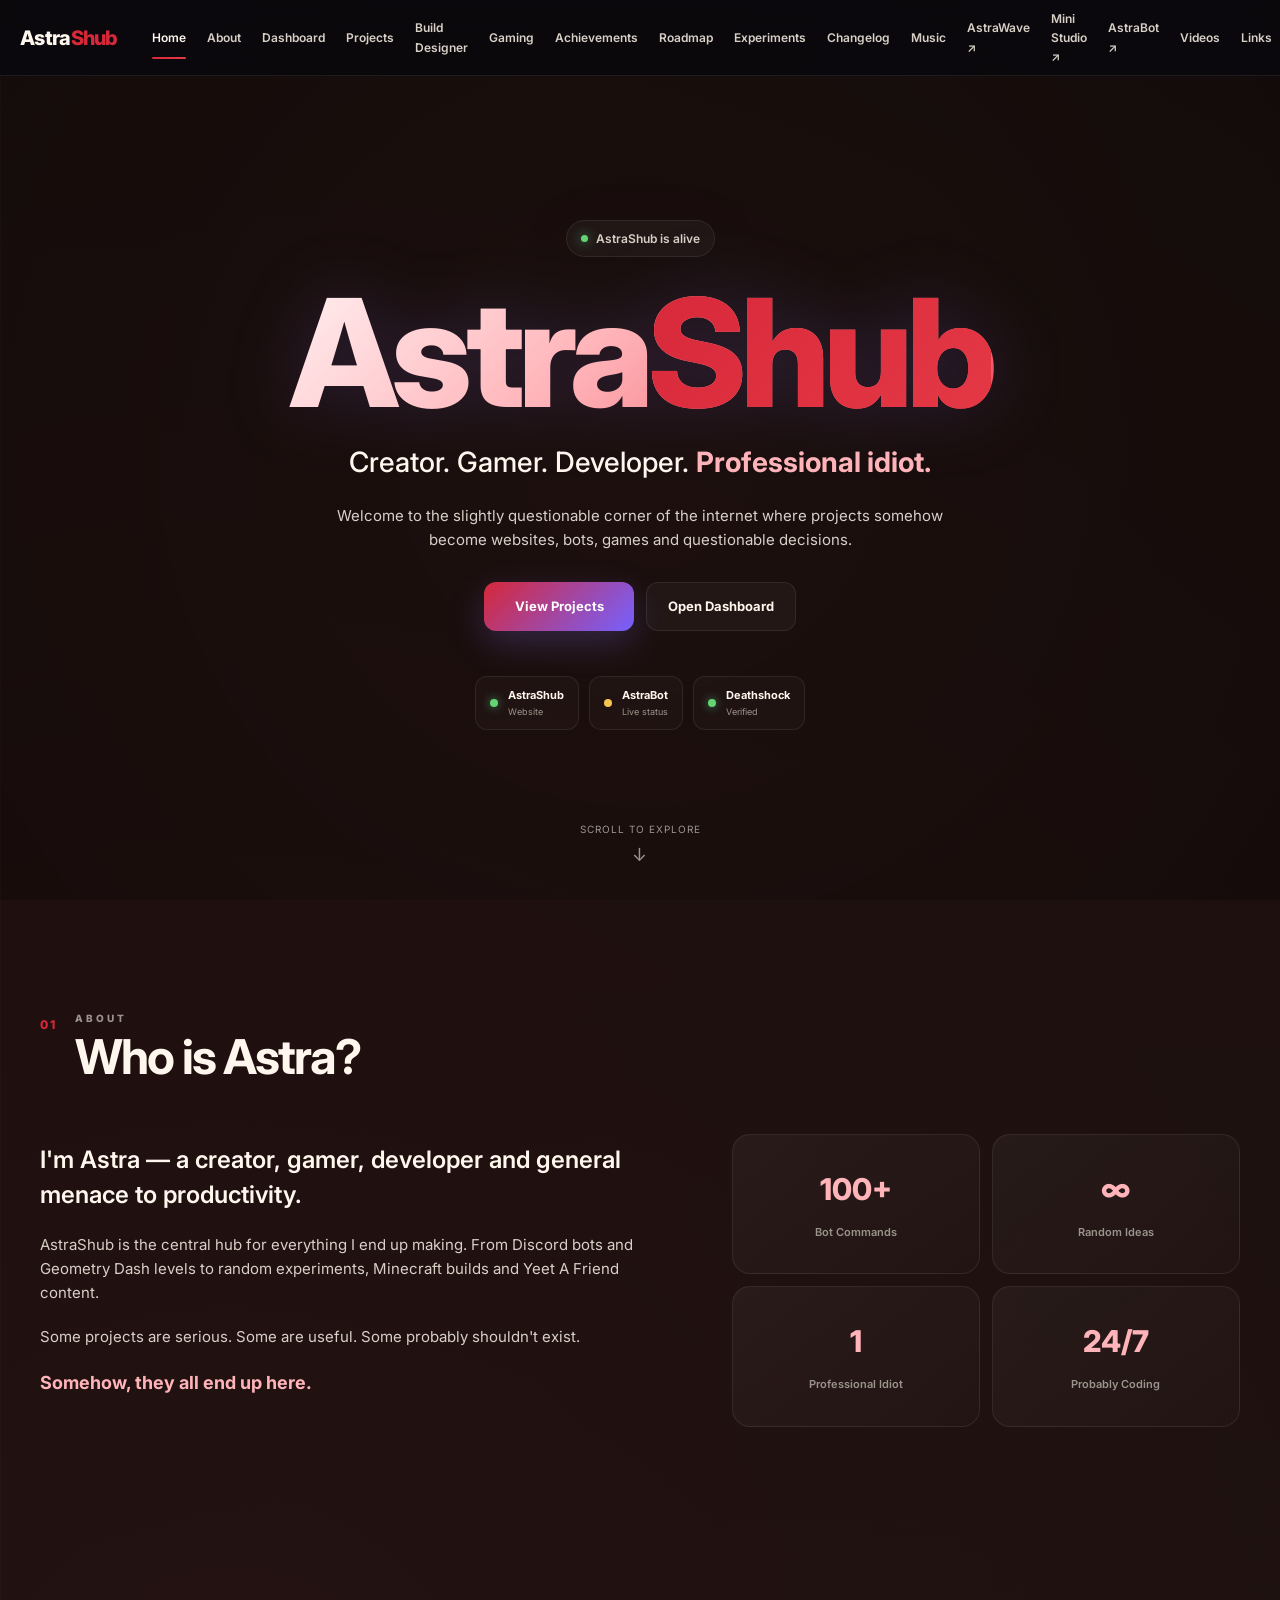
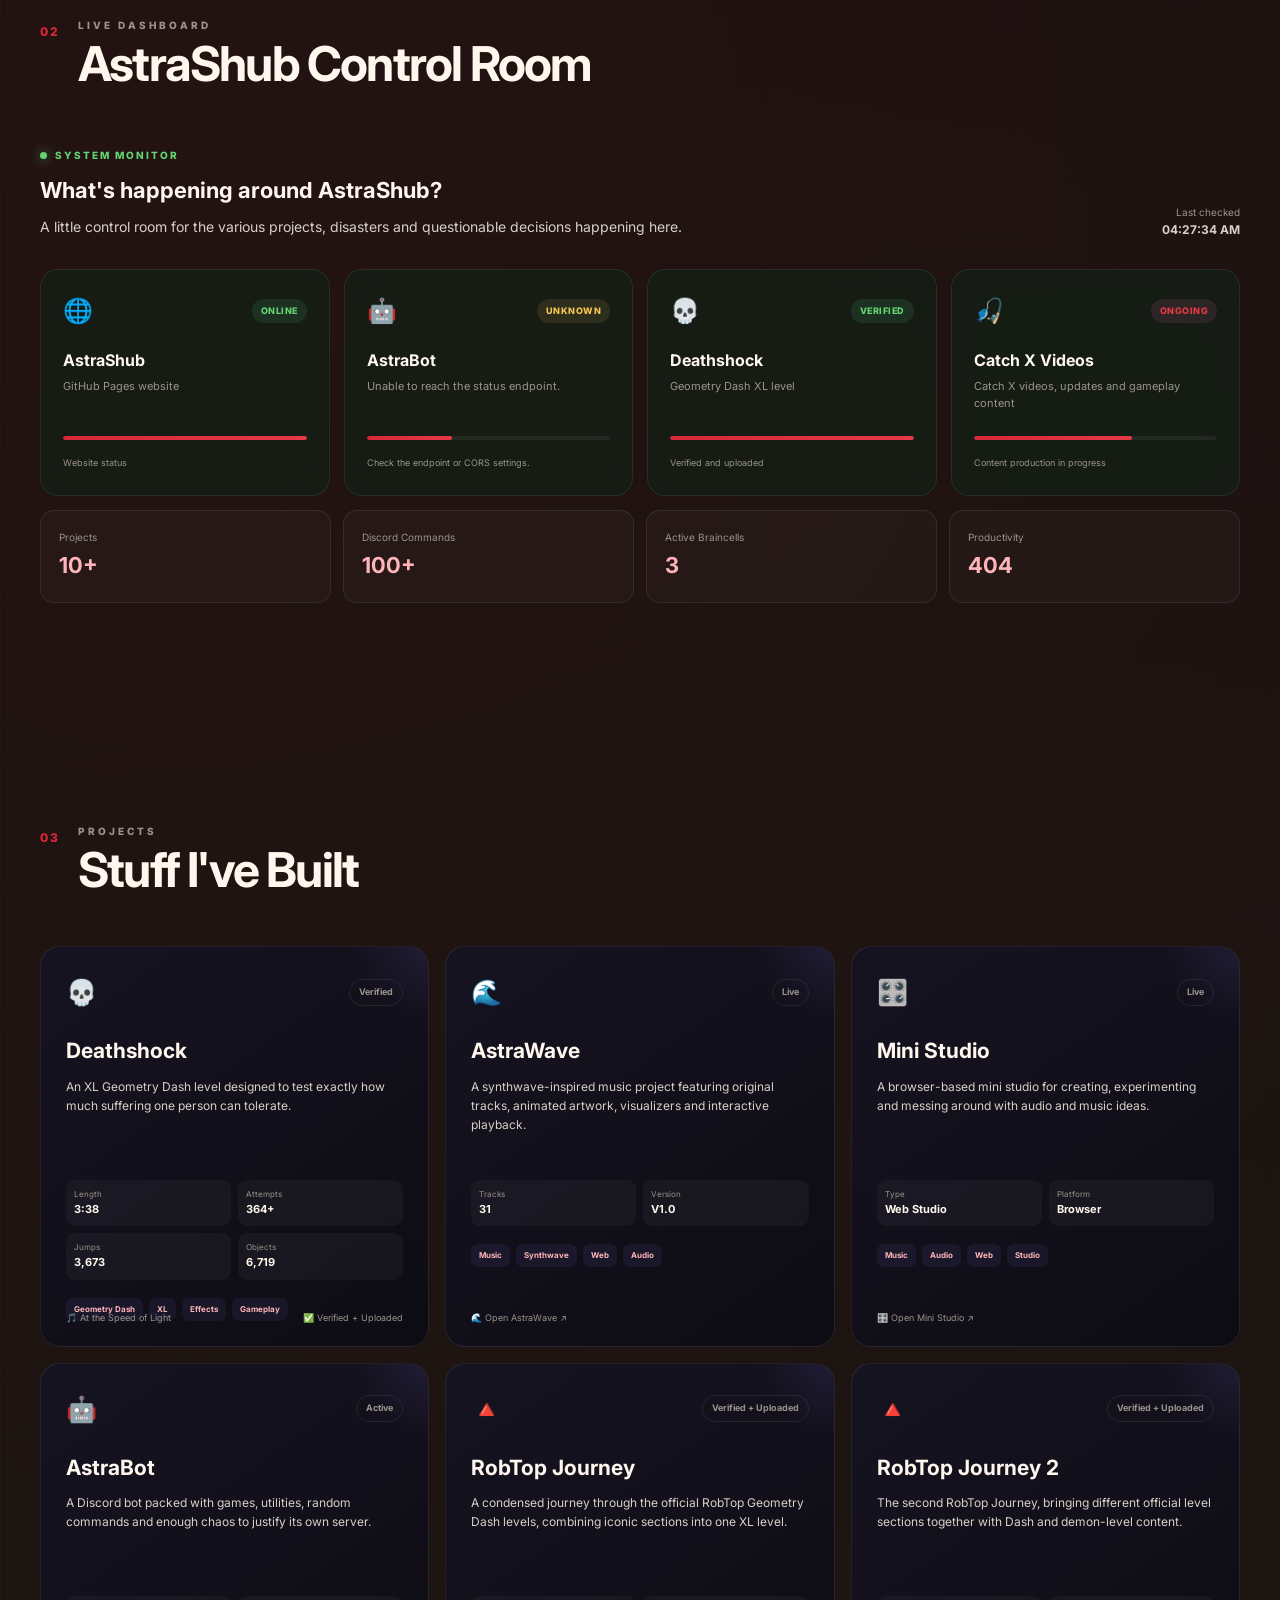
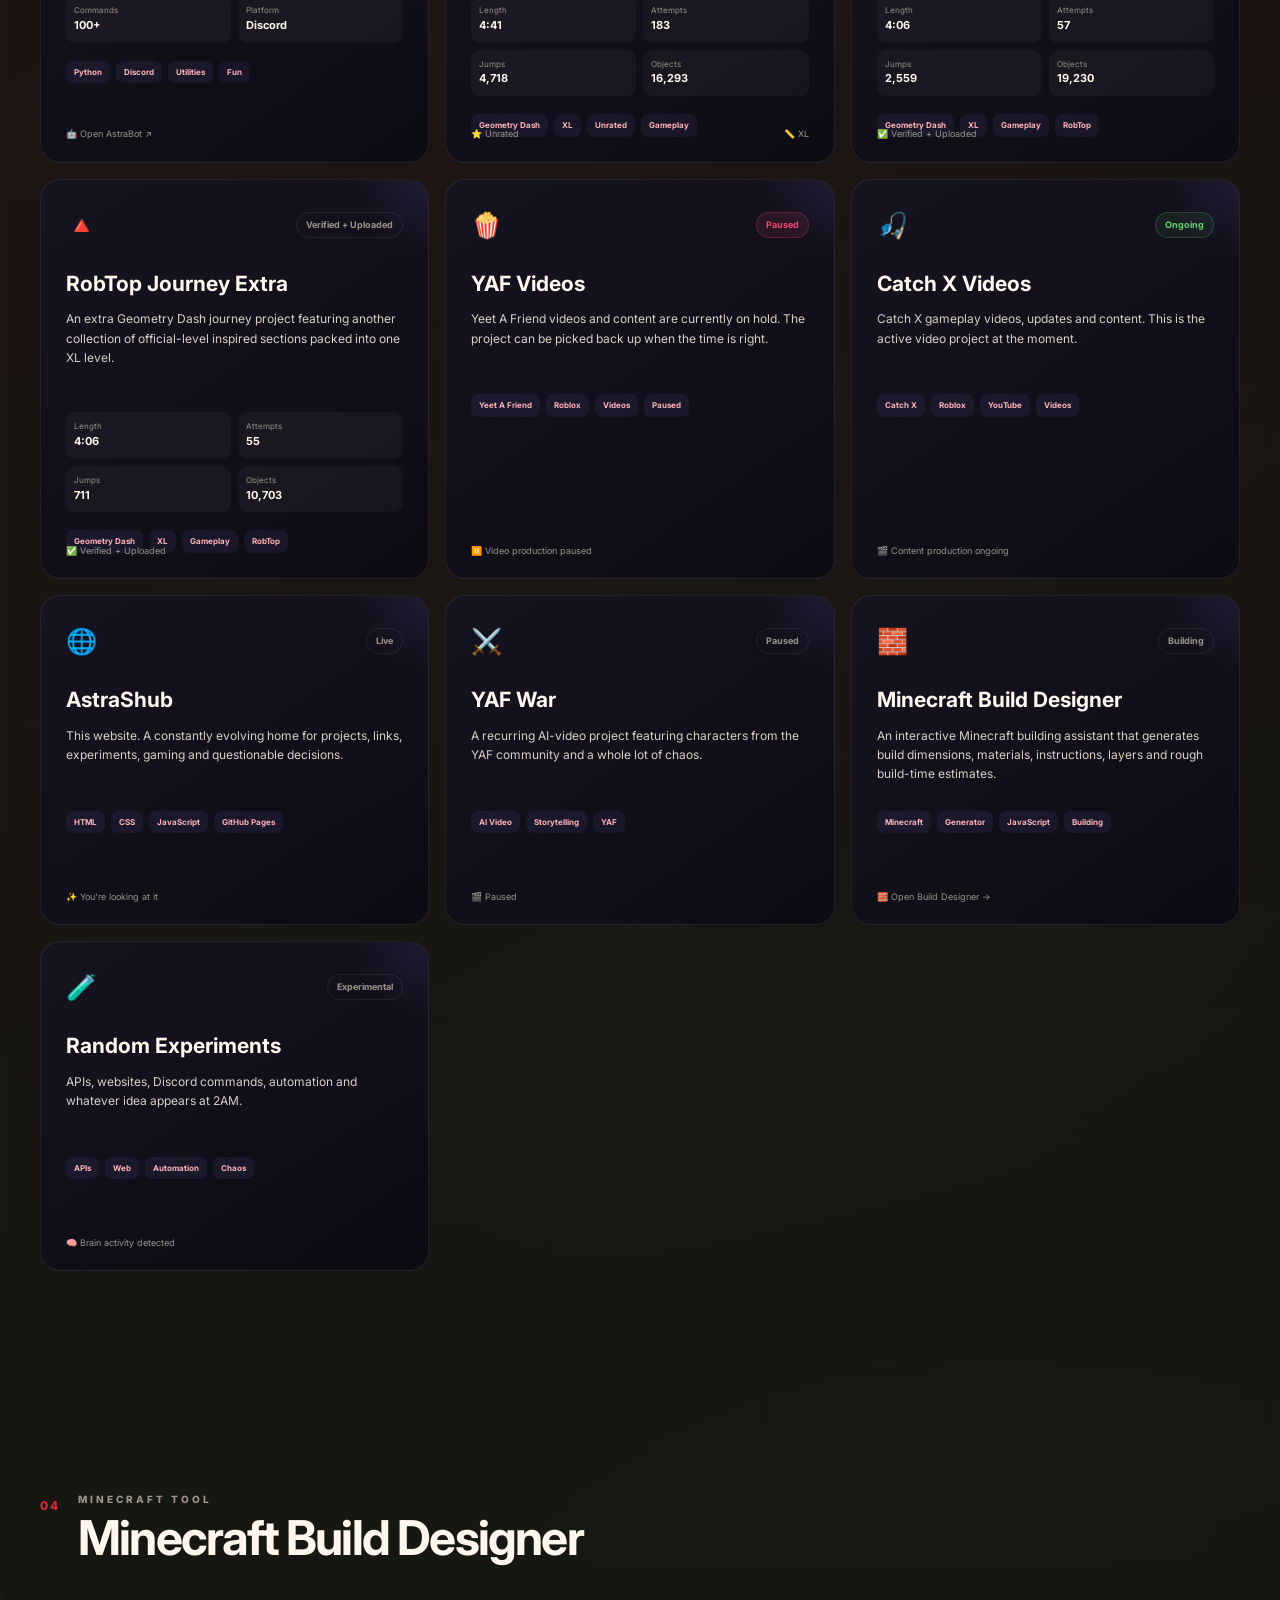
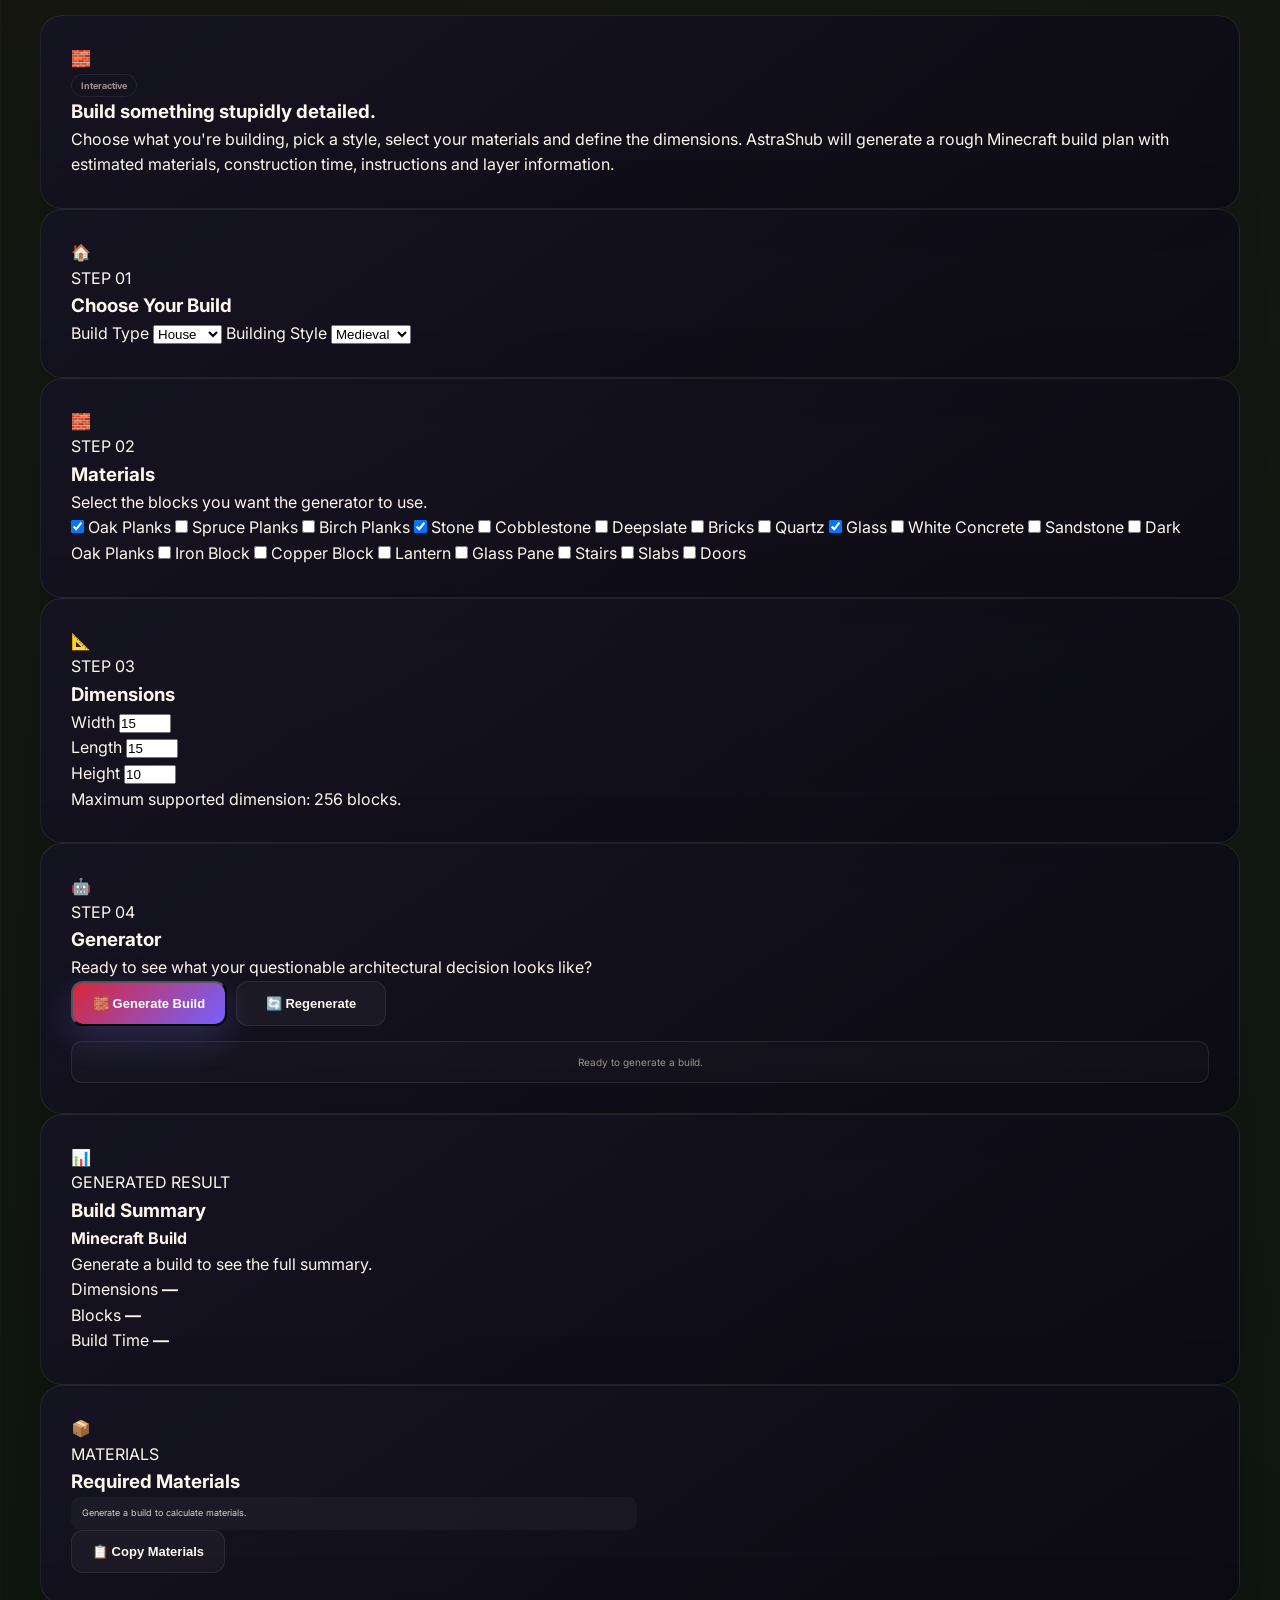
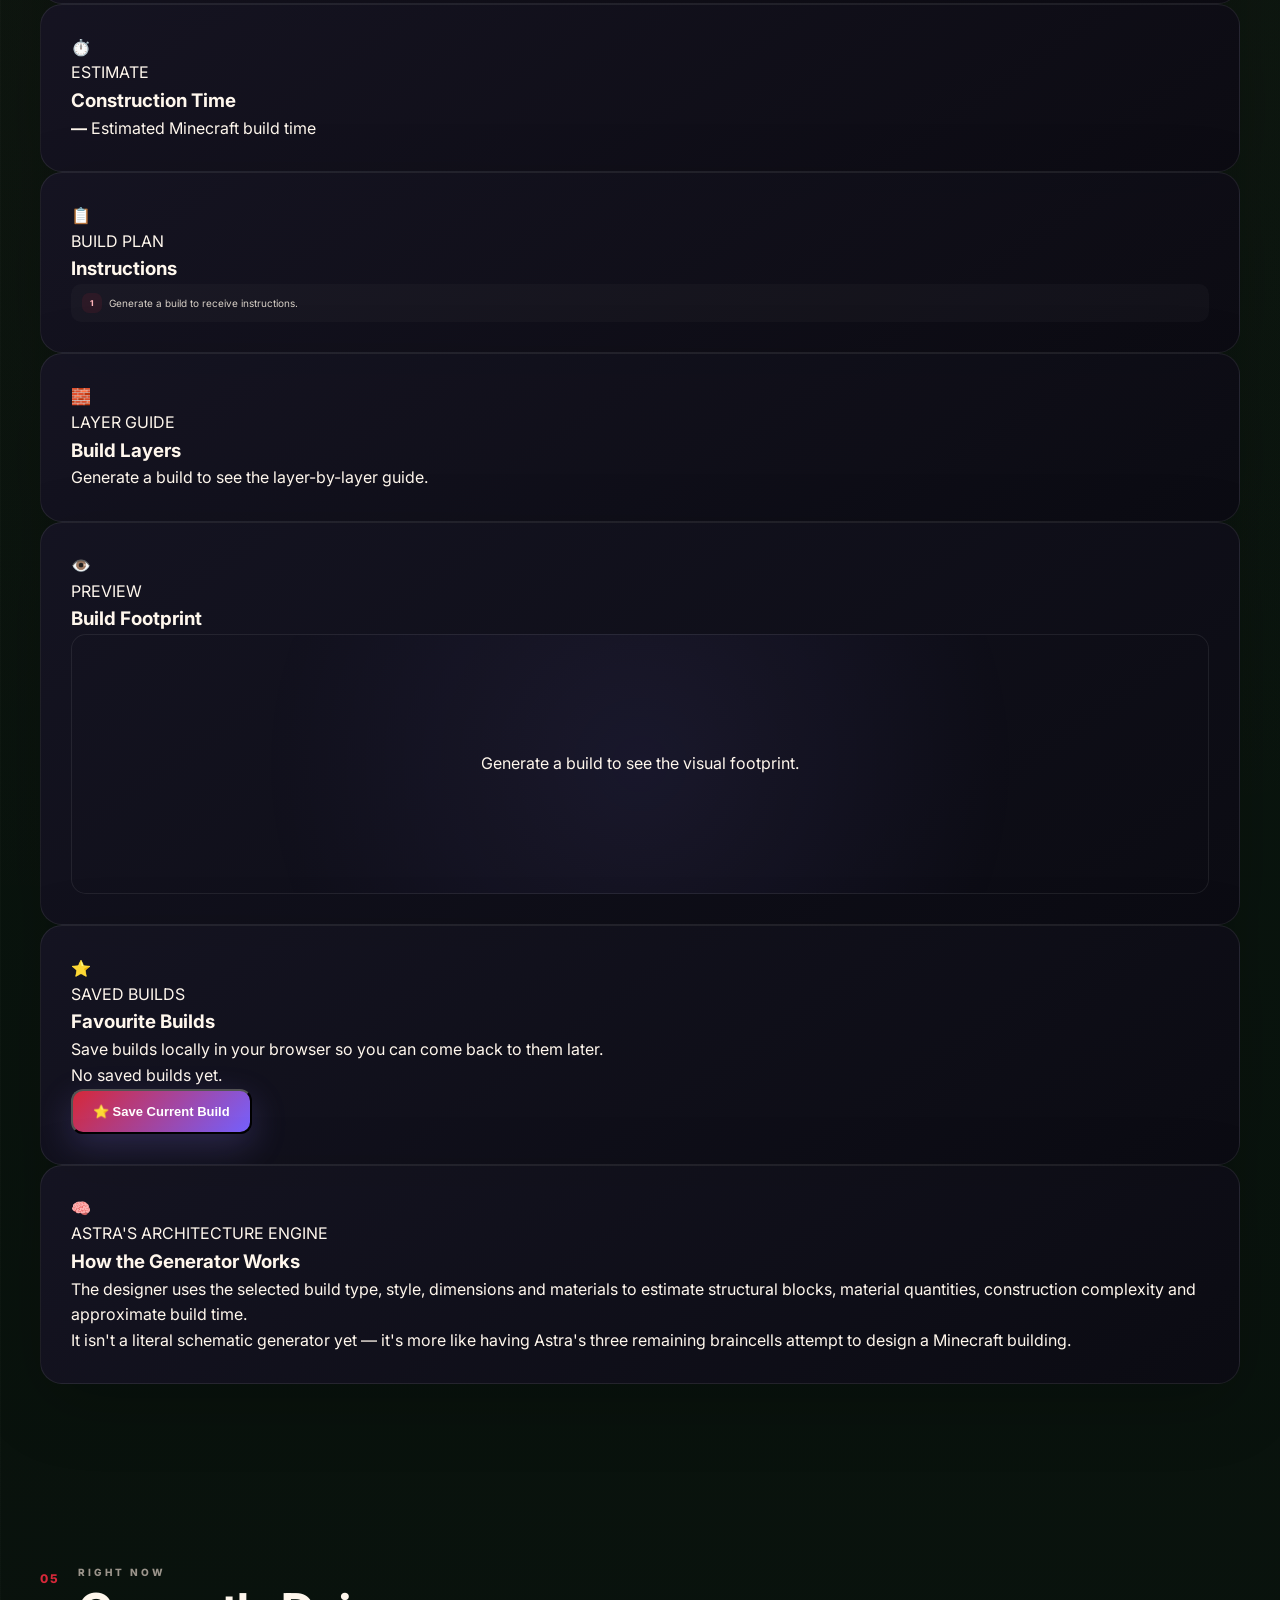
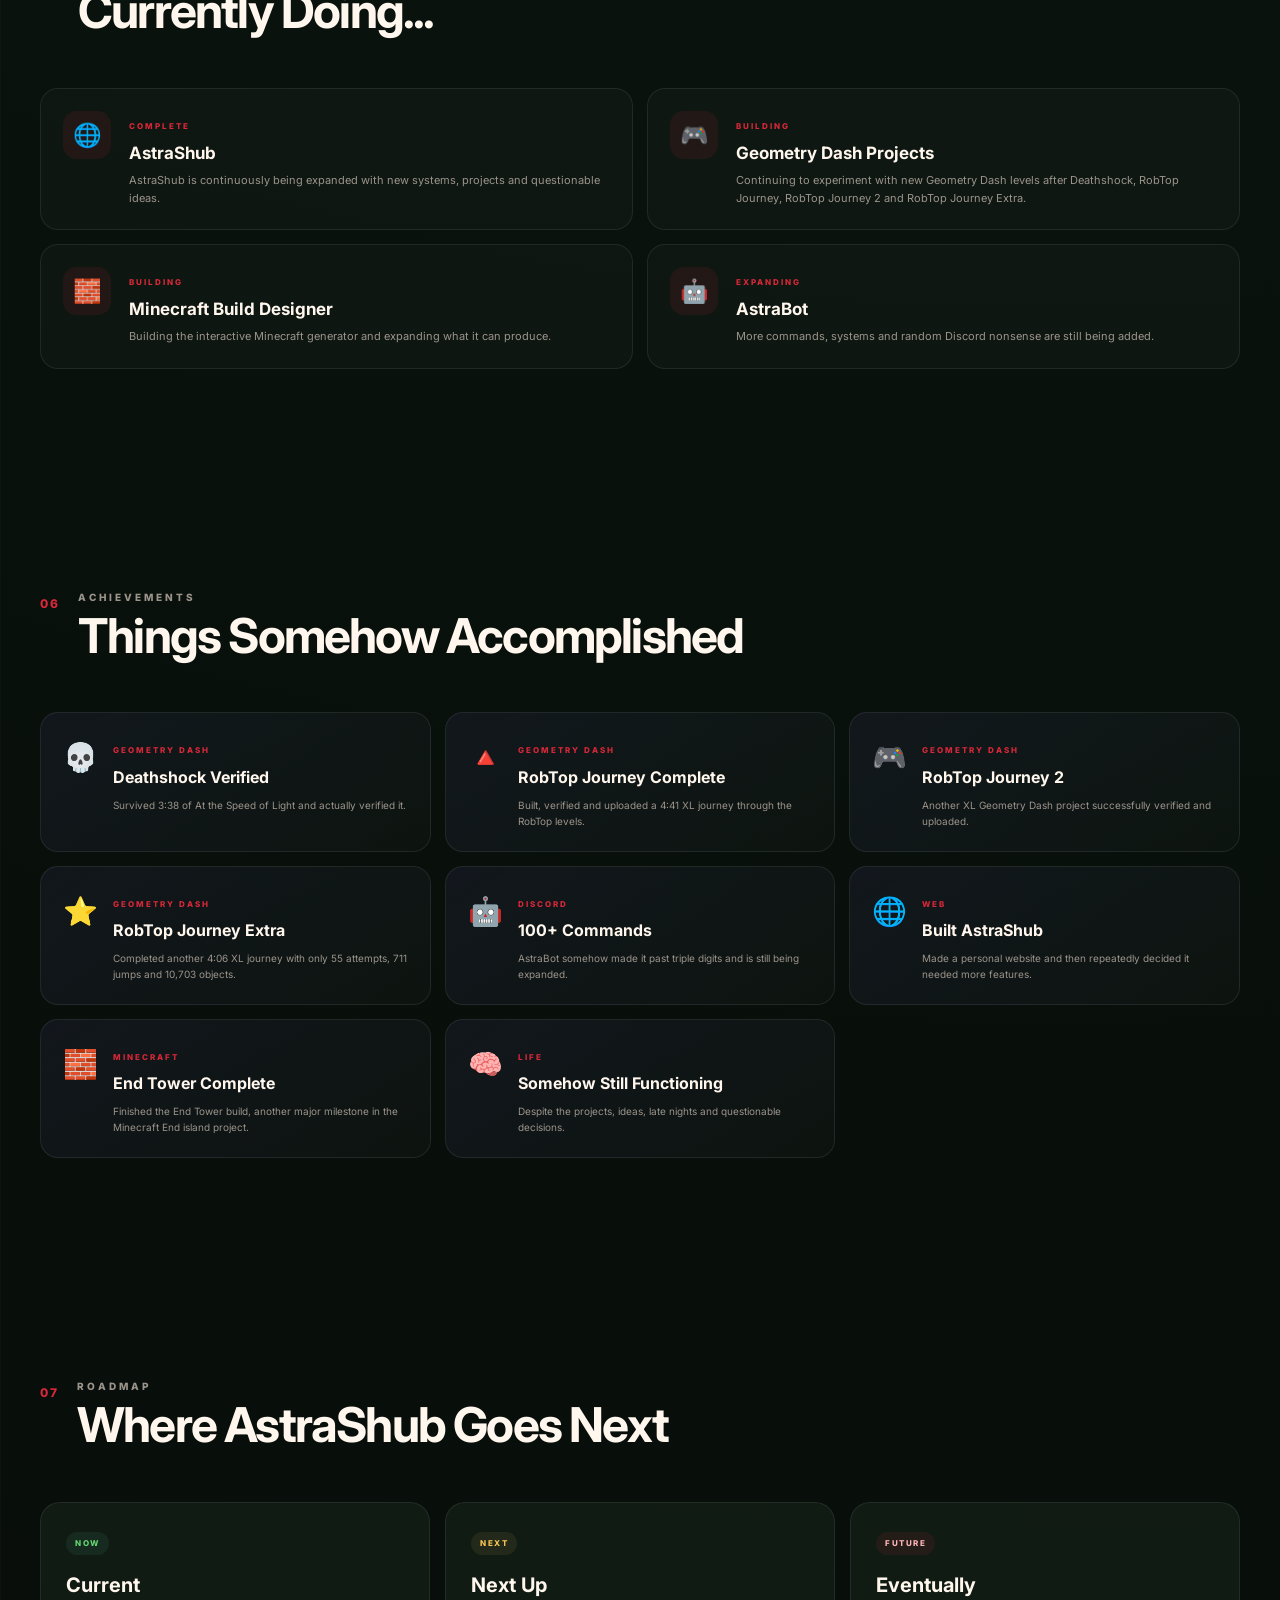
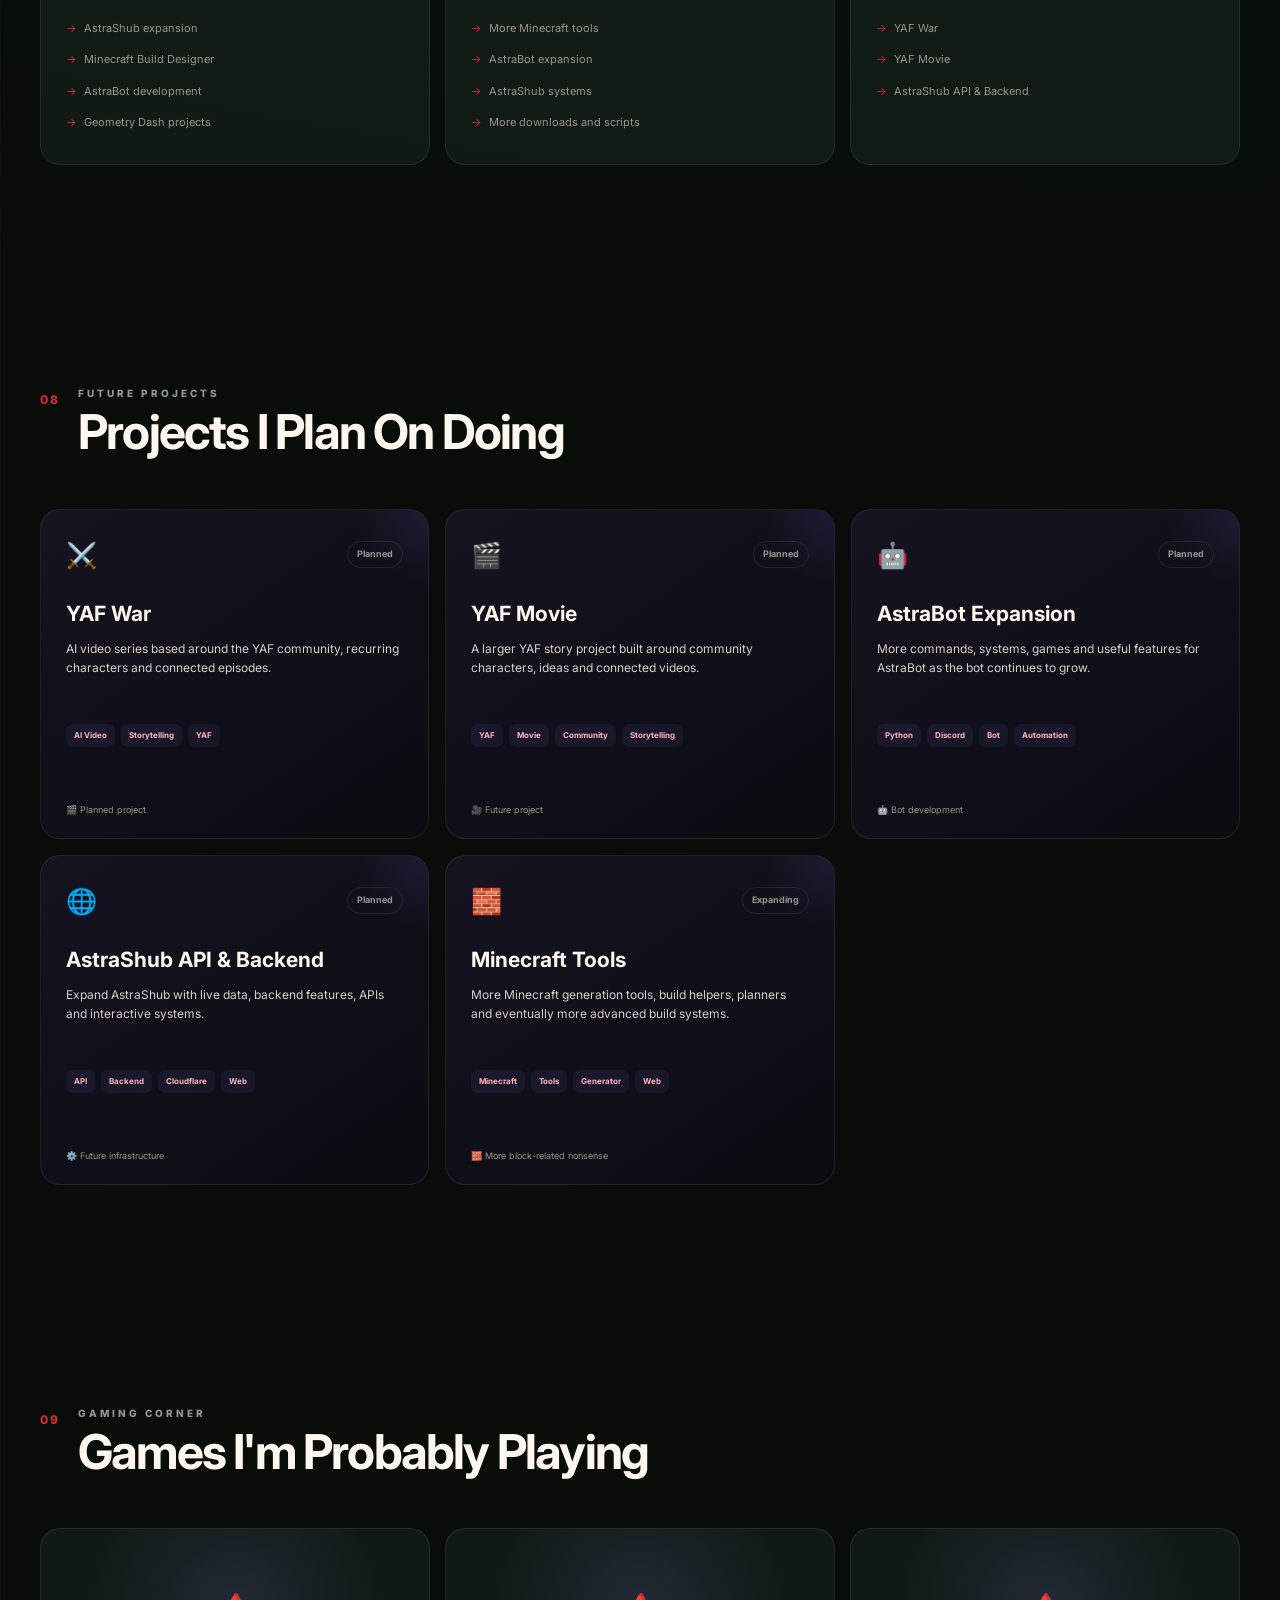
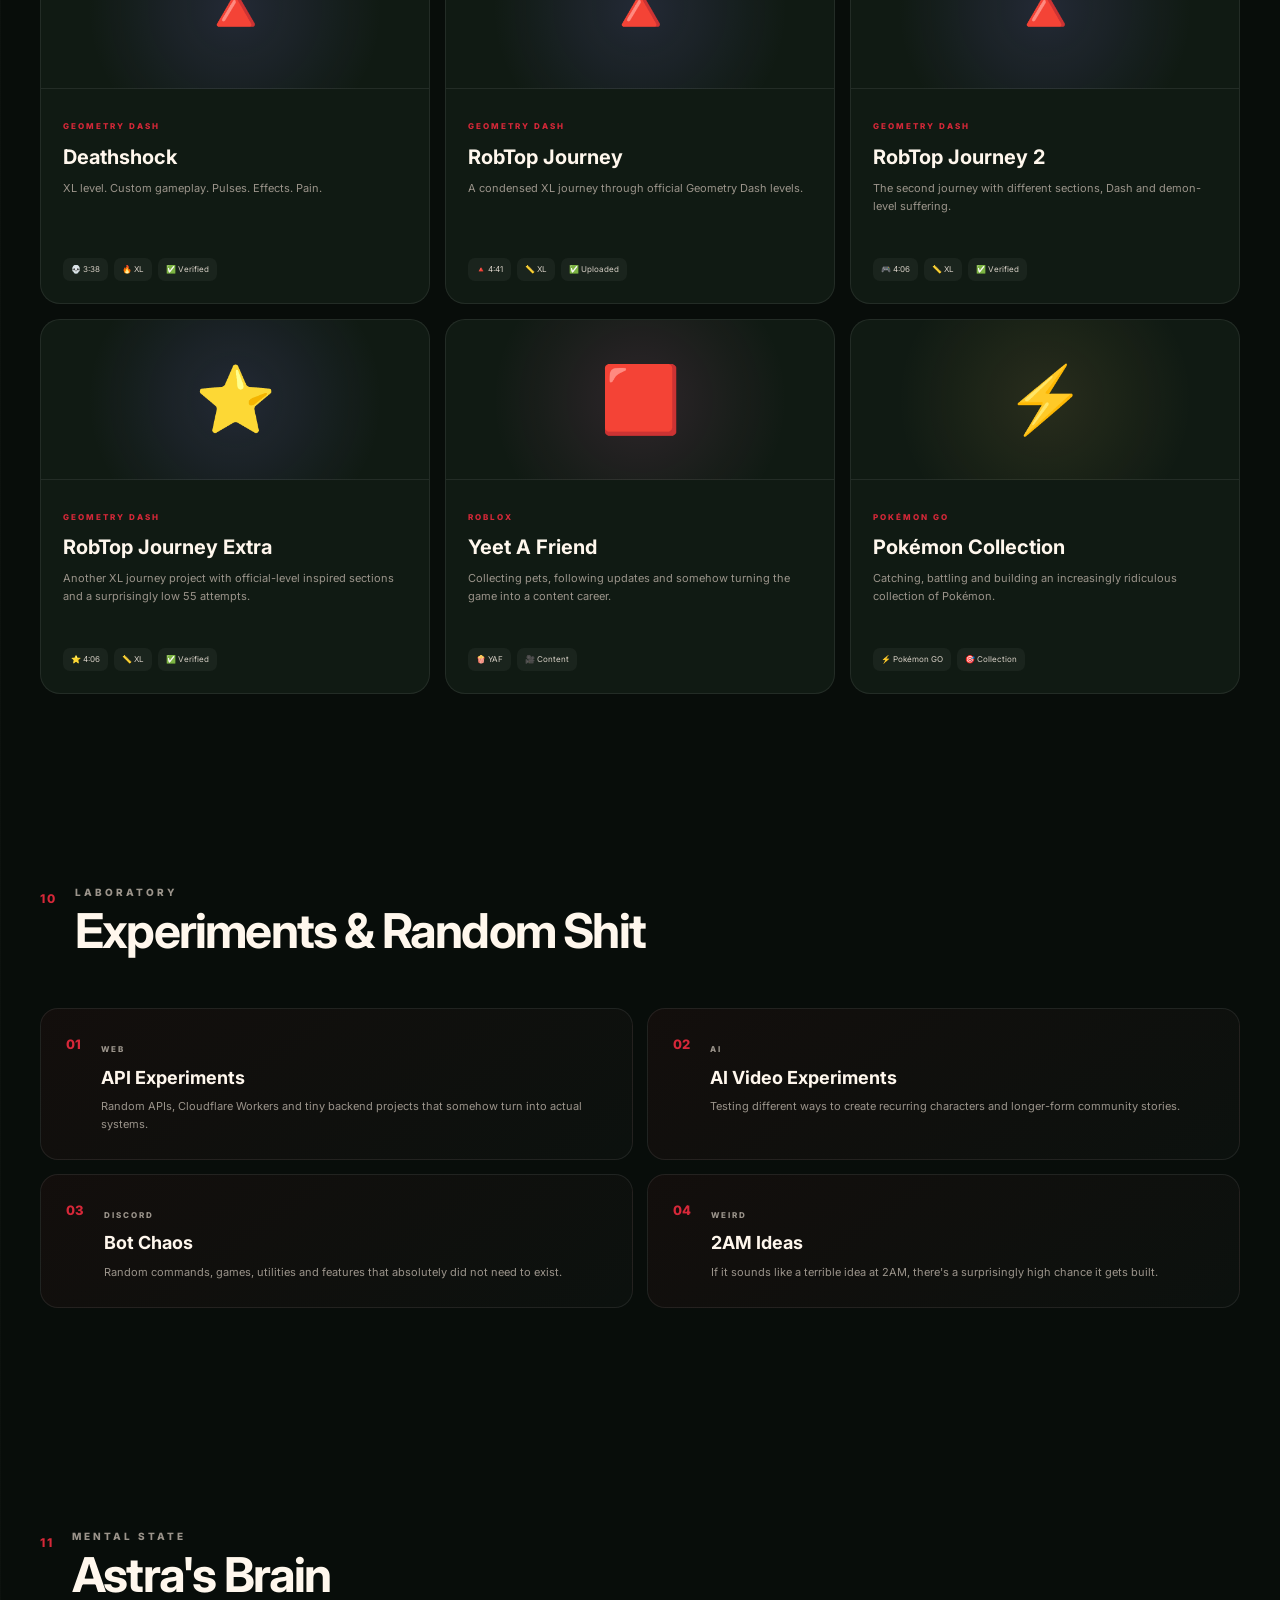
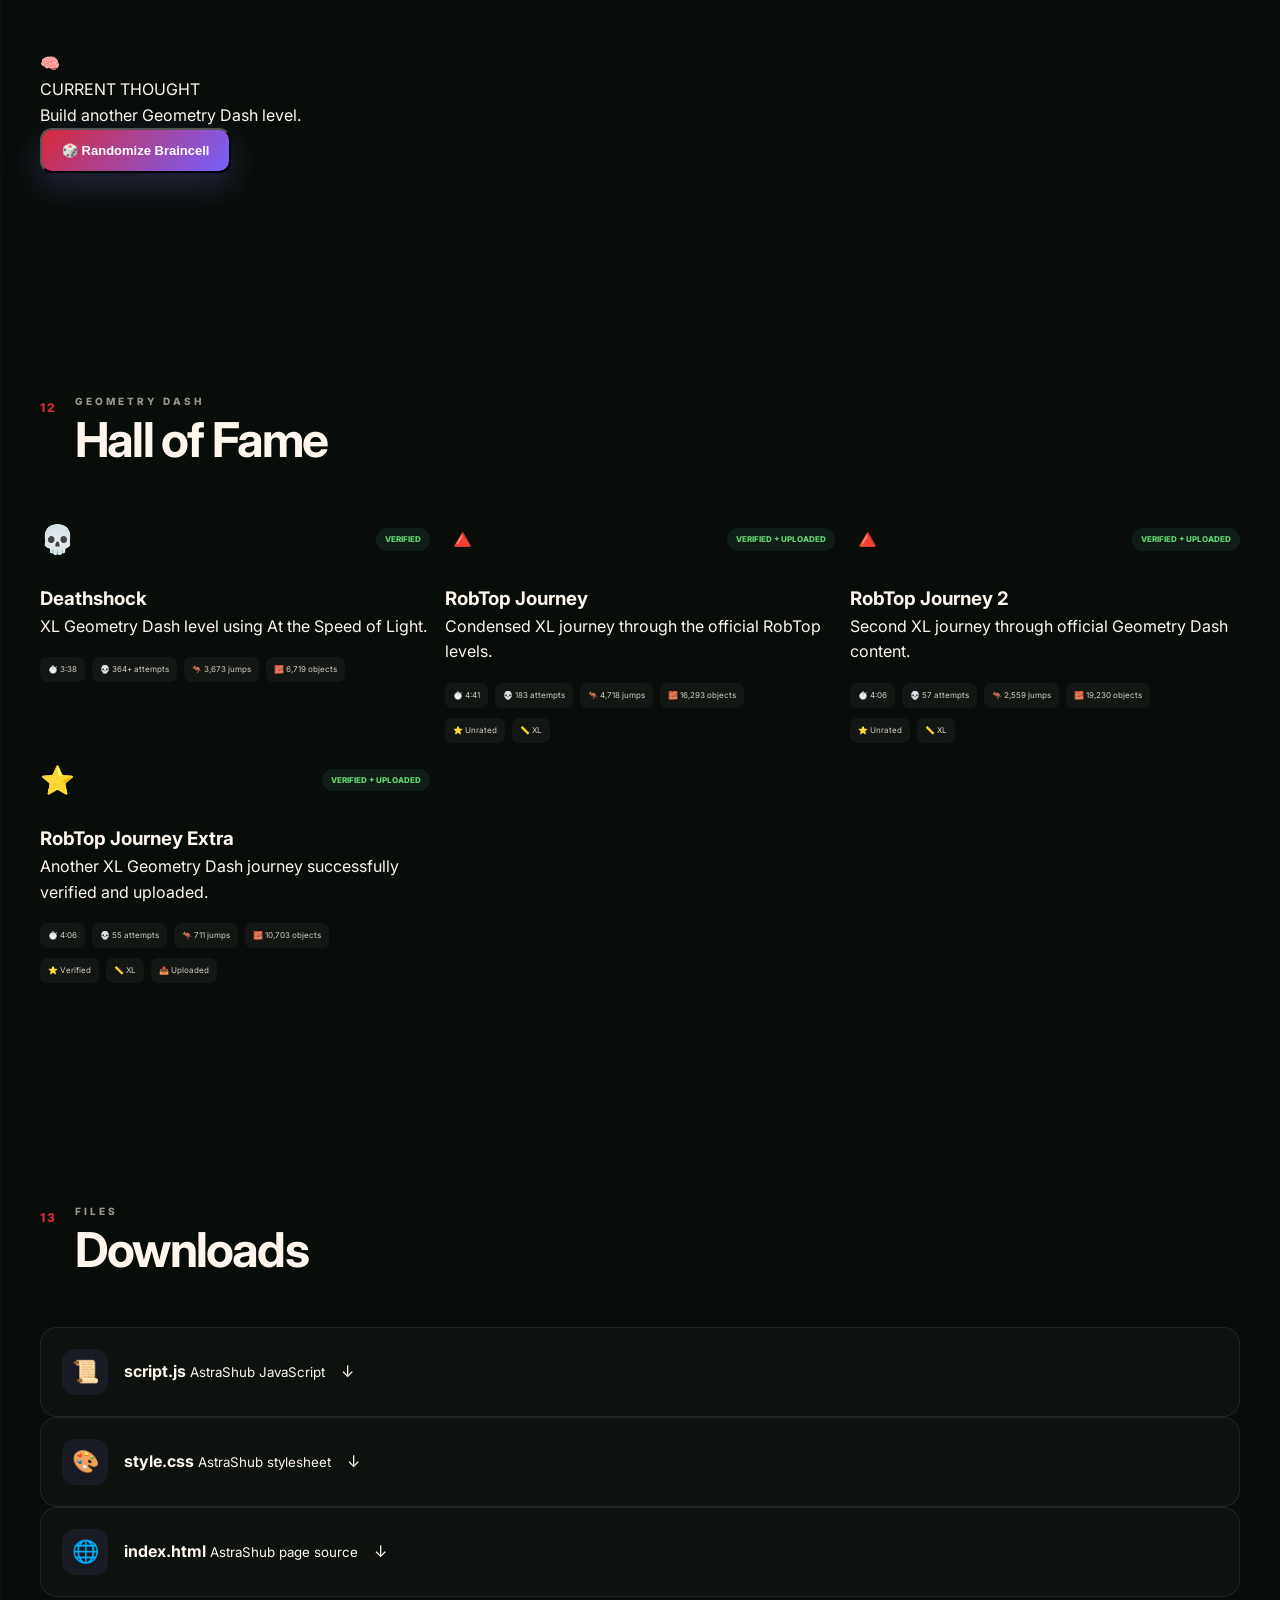
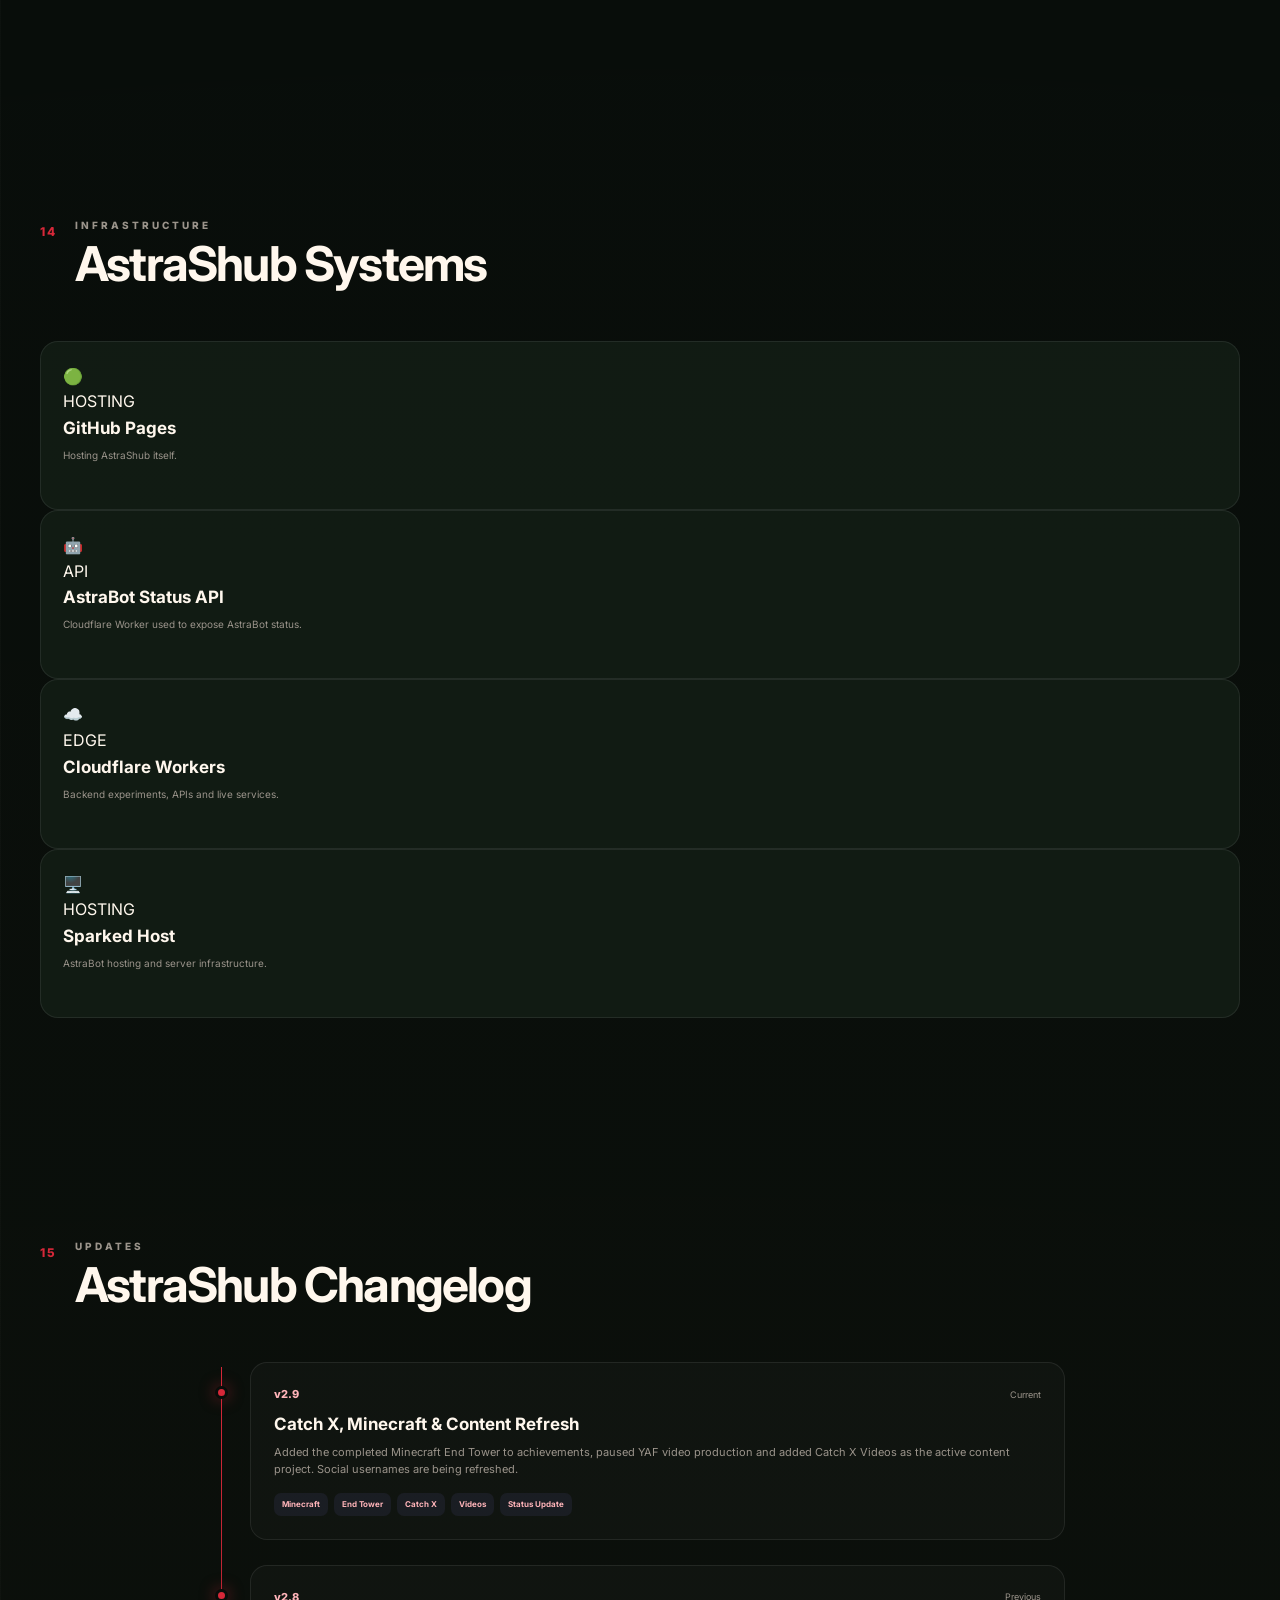
==== commit 23f8d793: "Add Catch X Discord link to index.html Added a link to the Catch X Discord community with an icon an" ====
--- a/index.html
+++ b/index.html
@@ -4219,6 +4219,29 @@
 
 
         <a
+            href="https://discord.gg/lucidstudios"
+            target="_blank"
+            rel="noopener noreferrer"
+            class="link-card"
+        >
+
+            <span class="link-icon">
+                🎣
+            </span>
+
+            <div>
+                <strong>Catch X Discord</strong>
+                <small>Catch X community</small>
+            </div>
+
+            <span class="link-arrow">
+                ↗
+            </span>
+
+        </a>
+
+
+        <a
             href="https://github.com/Obi-Wan-Kenobi1273"
             target="_blank"
             rel="noopener noreferrer"
--- a/style.css
+++ b/style.css
@@ -5028,3 +5028,77 @@
     color: var(--christmas-gold);
     font-weight: 800;
 }
+
+/* =========================
+   PROJECT STATUS ACCENTS
+   ========================= */
+.project-status.ongoing {
+    color: var(--success);
+    border-color: rgba(99, 212, 113, 0.22);
+    background: rgba(99, 212, 113, 0.08);
+}
+
+.project-status.paused {
+    color: var(--danger);
+    border-color: rgba(239, 71, 111, 0.25);
+    background: rgba(239, 71, 111, 0.10);
+}
+
+@media (prefers-reduced-motion: reduce) {
+    *, *::before, *::after {
+        scroll-behavior: auto !important;
+        animation-duration: 0.01ms !important;
+        animation-iteration-count: 1 !important;
+        transition-duration: 0.01ms !important;
+    }
+}
+
+
+/* =========================
+   CATCH X VIDEO & SOCIAL LINKS
+   ========================= */
+.tiktok-account-grid {
+    display: grid;
+    grid-template-columns: repeat(2, minmax(0, 1fr));
+    gap: 14px;
+}
+
+.video-card-caption {
+    display: flex;
+    align-items: center;
+    justify-content: space-between;
+    flex-wrap: wrap;
+    gap: 10px;
+    padding: 14px 16px;
+    border: 1px solid var(--border);
+    border-top: 0;
+    border-radius: 0 0 14px 14px;
+    background: var(--card);
+    color: var(--text);
+    font-size: 13px;
+}
+
+.video-card-caption a {
+    color: var(--purple-light);
+    font-weight: 700;
+}
+
+.video-card-caption a:hover {
+    color: var(--text);
+}
+
+.catch-x-videos-grid .video-card {
+    overflow: hidden;
+    border-radius: 14px;
+}
+
+@media (max-width: 650px) {
+    .tiktok-account-grid {
+        grid-template-columns: 1fr;
+    }
+
+    .video-card-caption {
+        align-items: flex-start;
+        flex-direction: column;
+    }
+}
